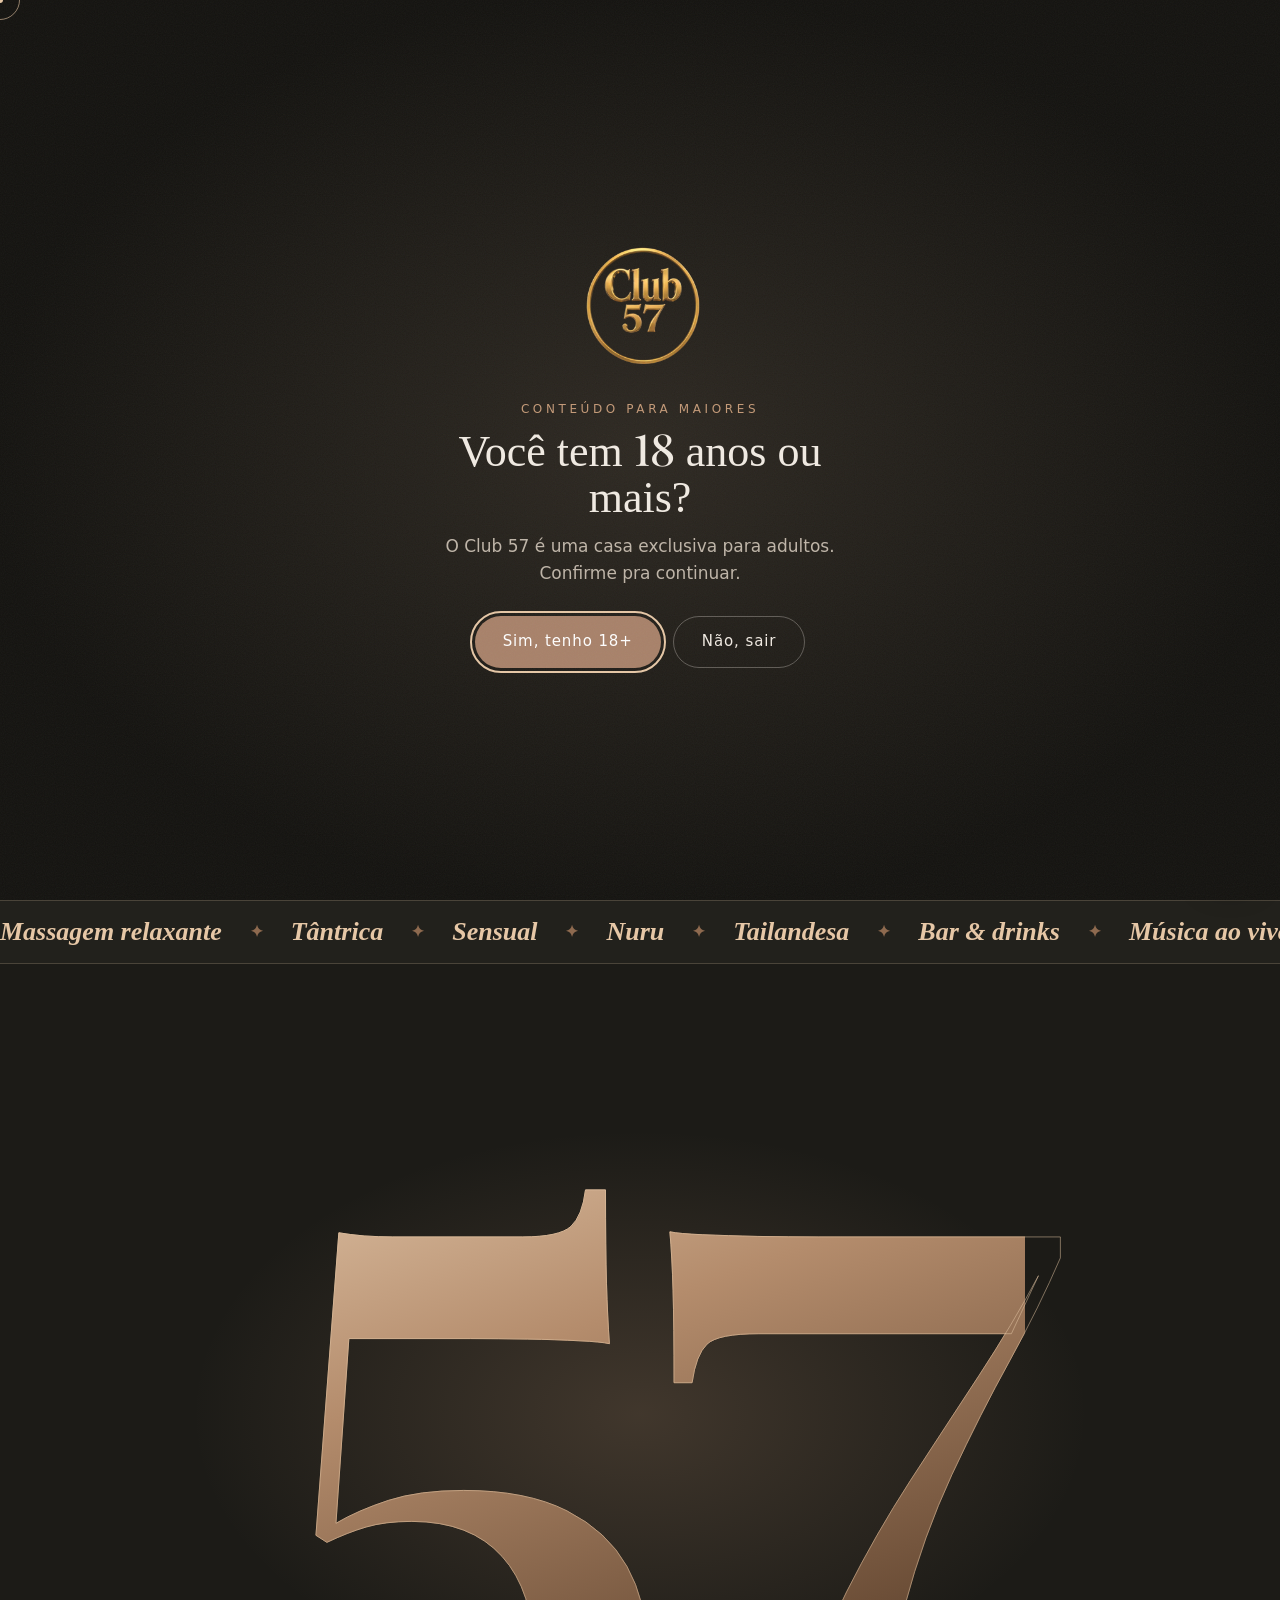
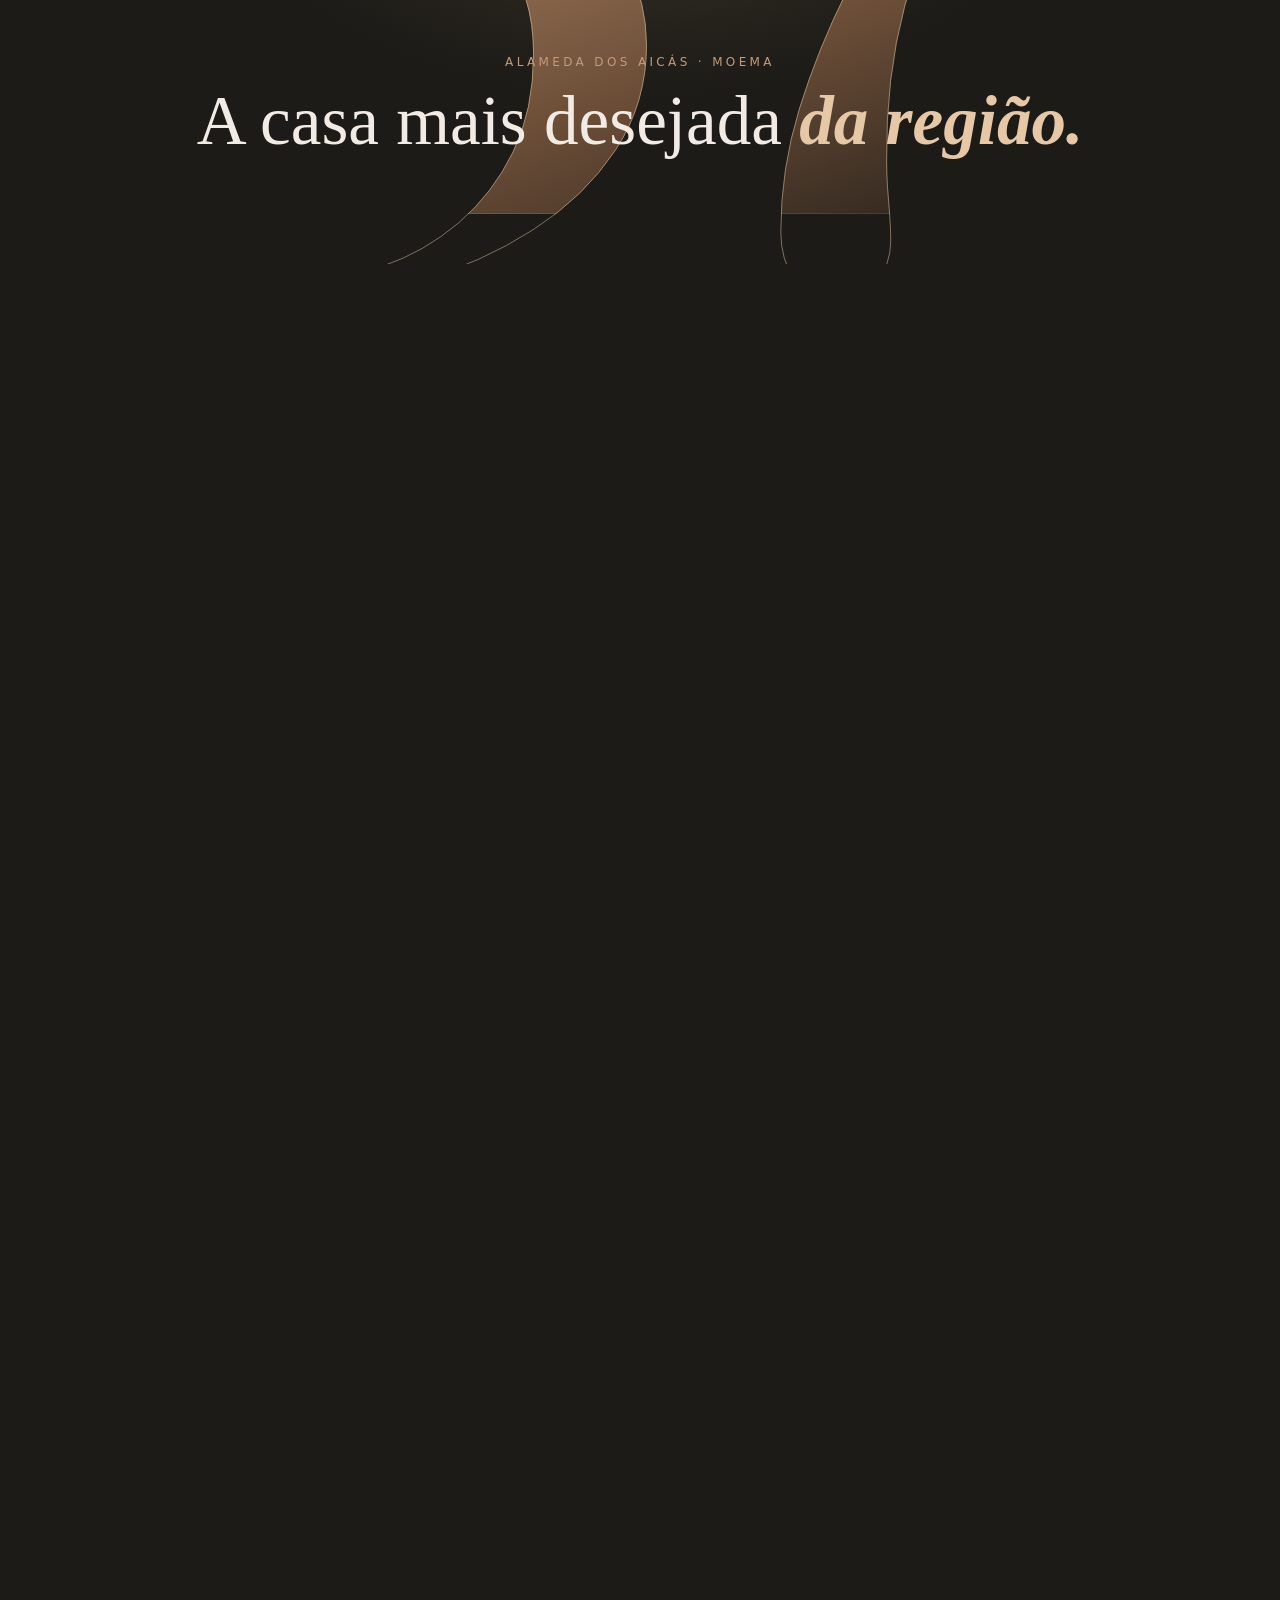
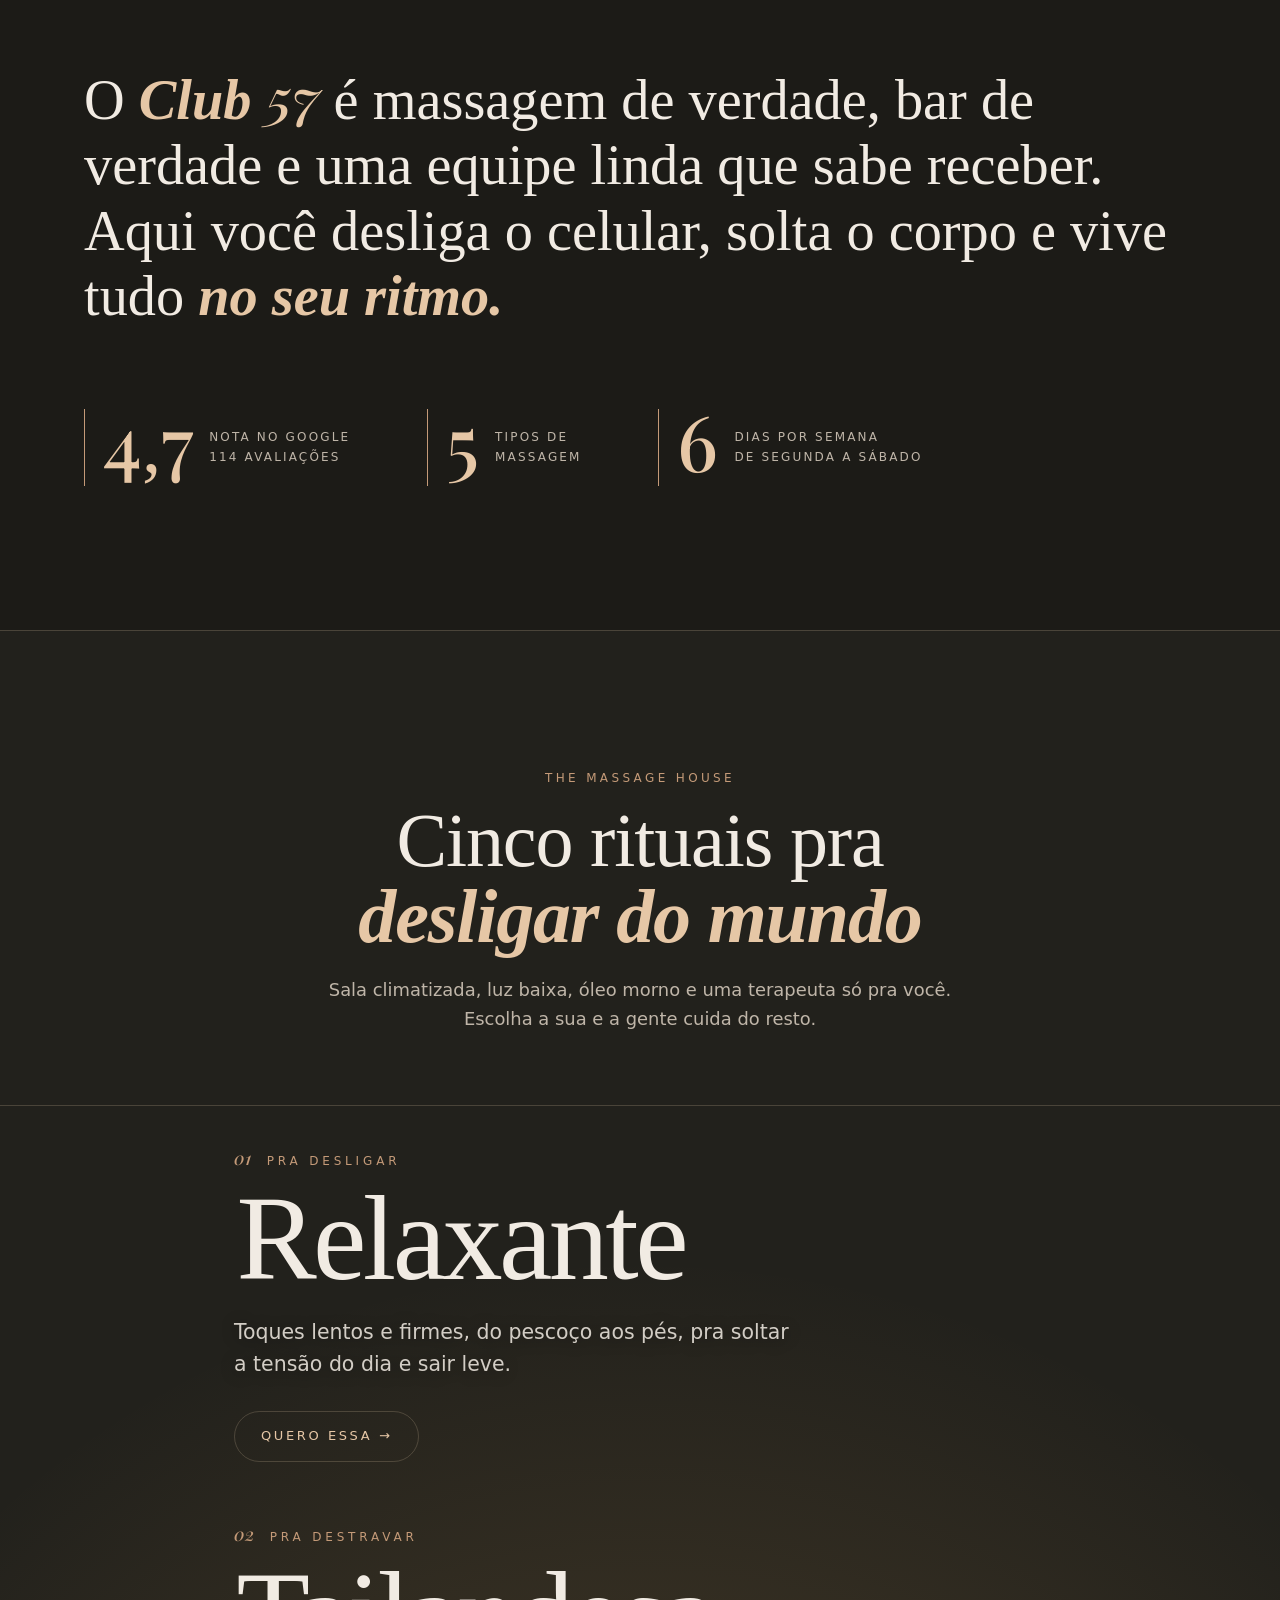
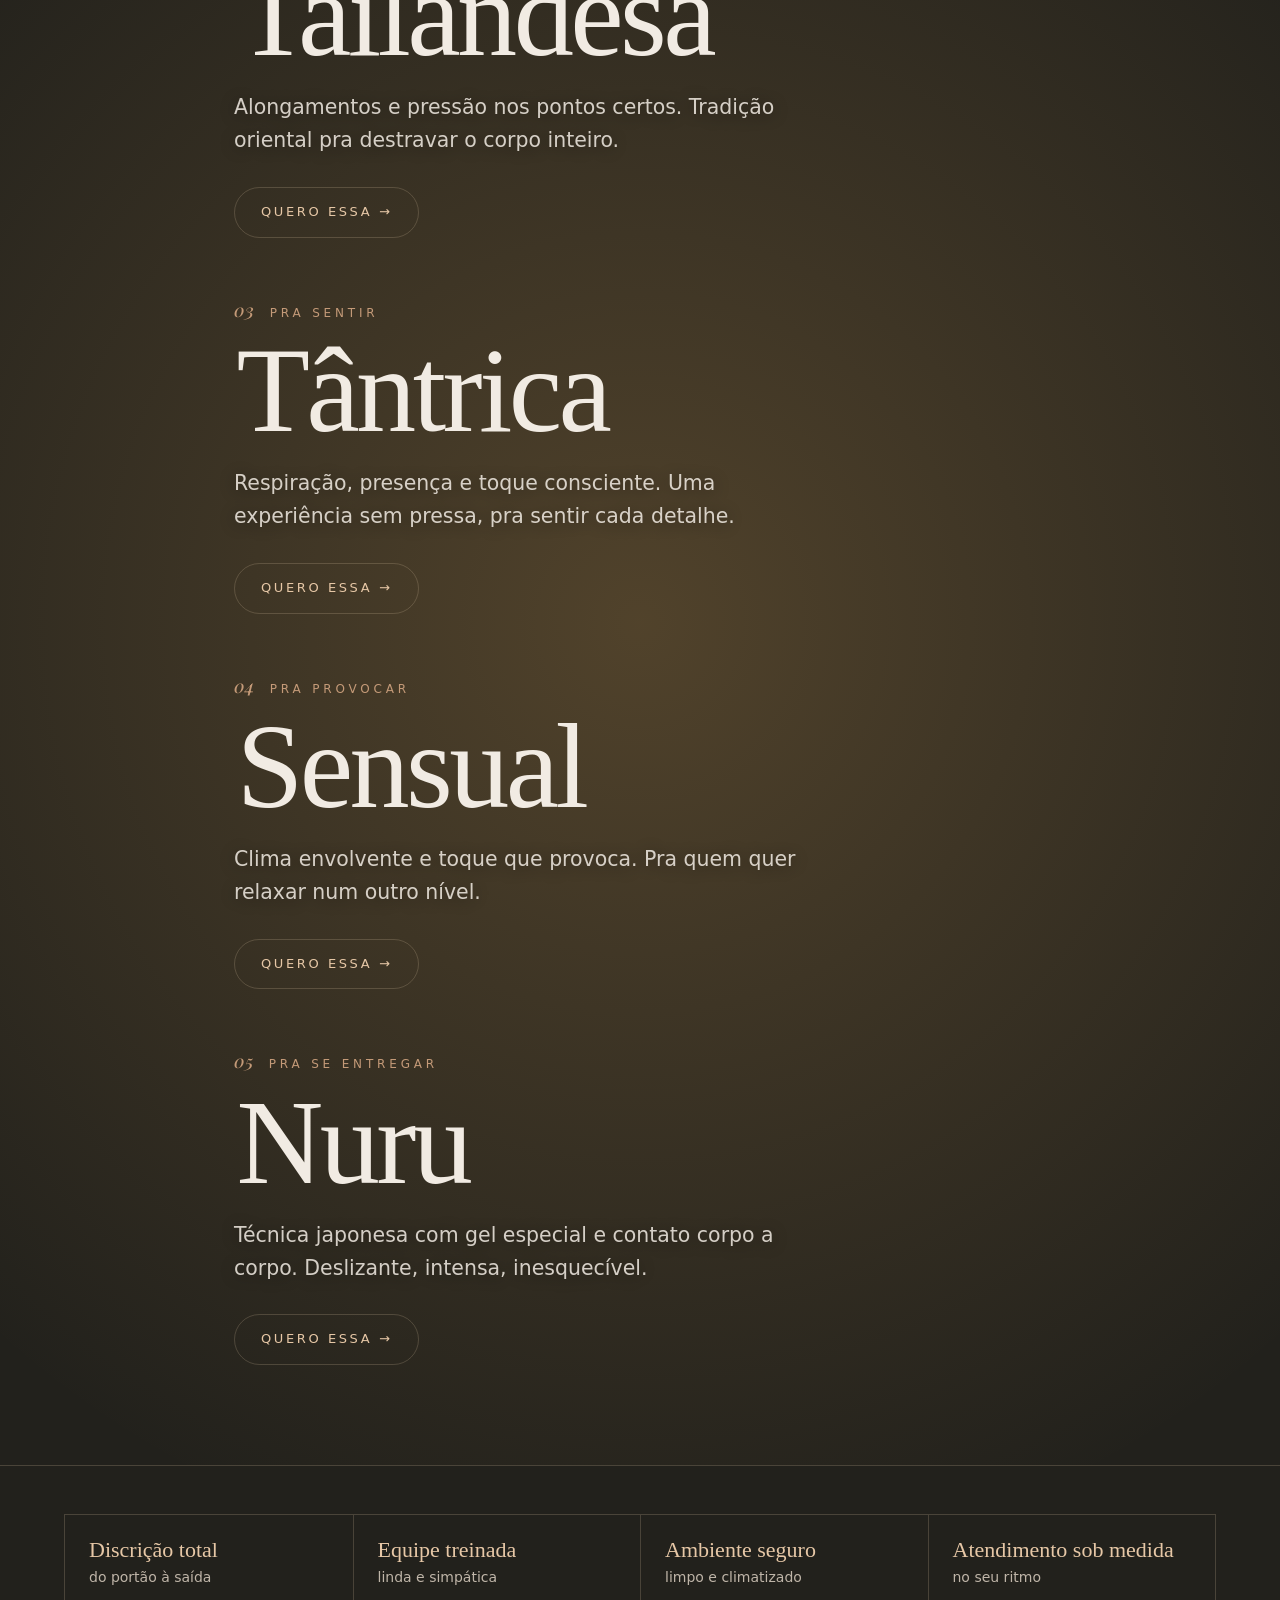
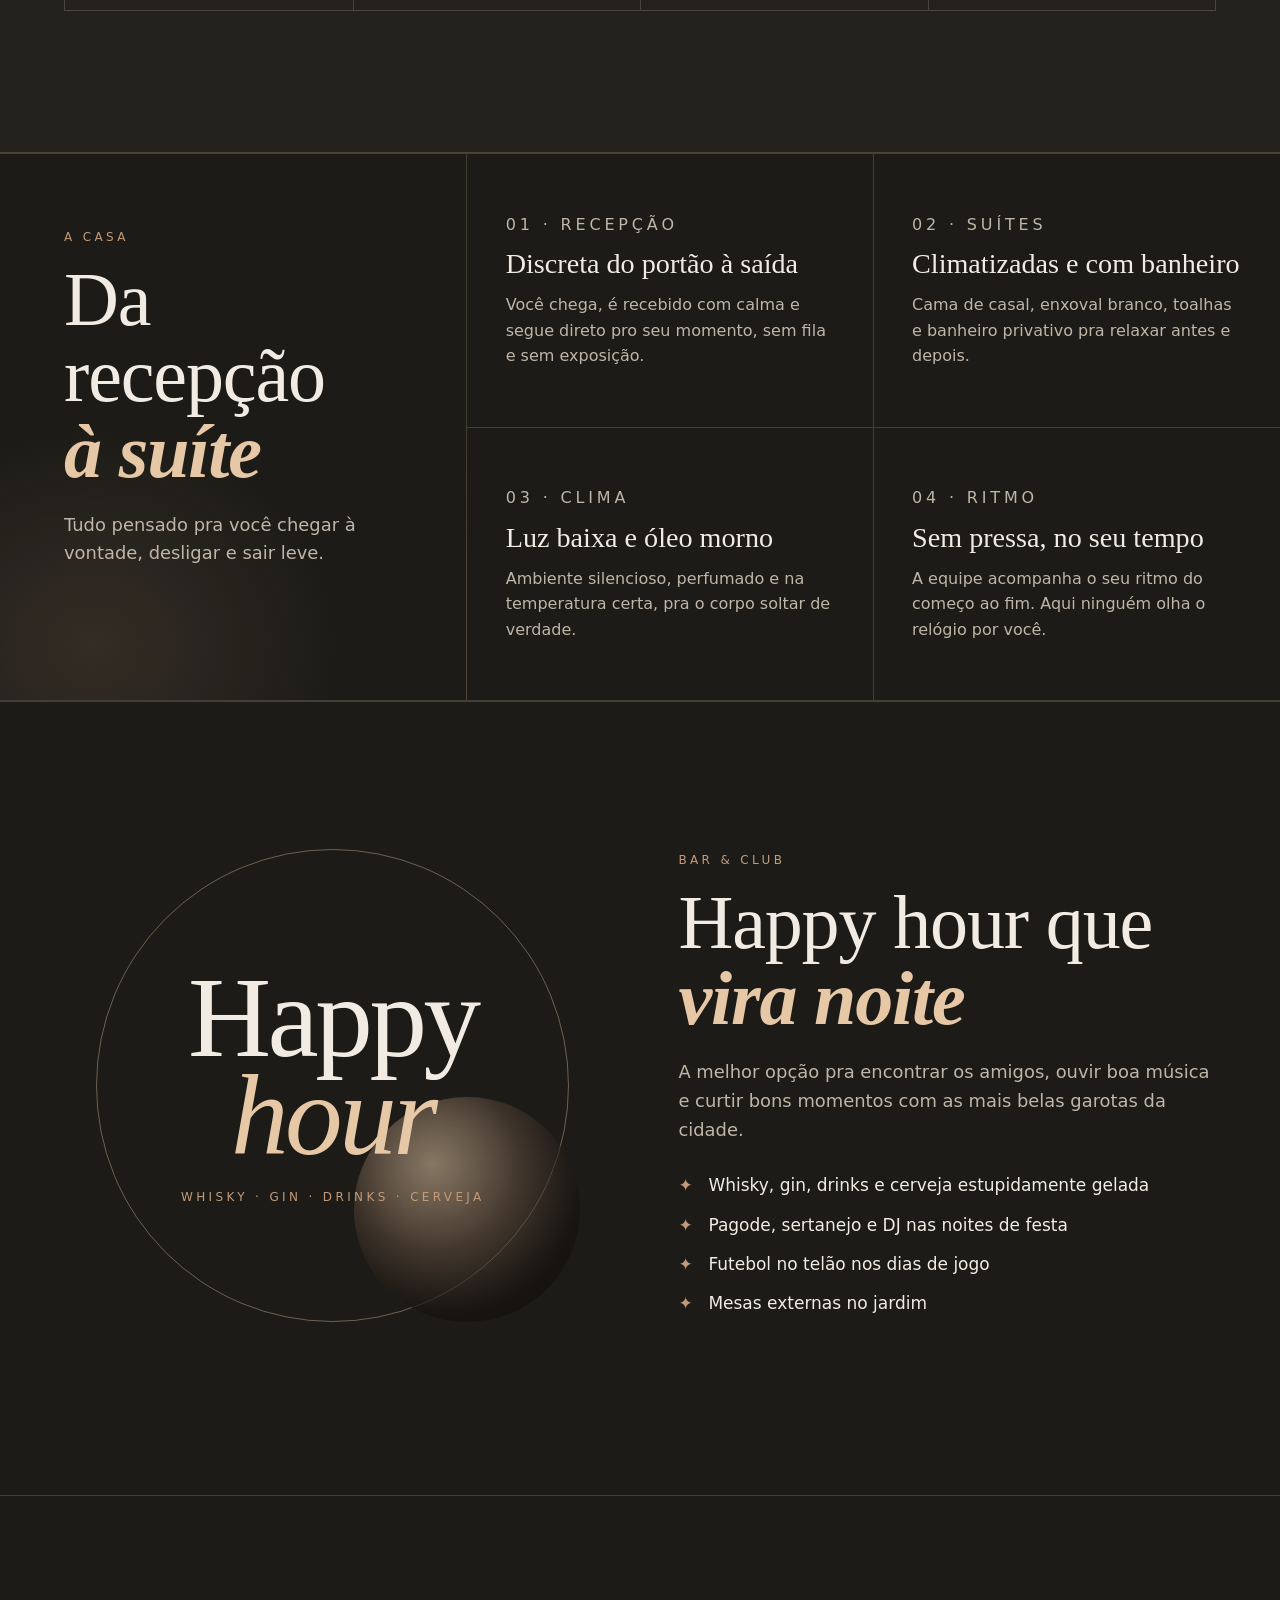
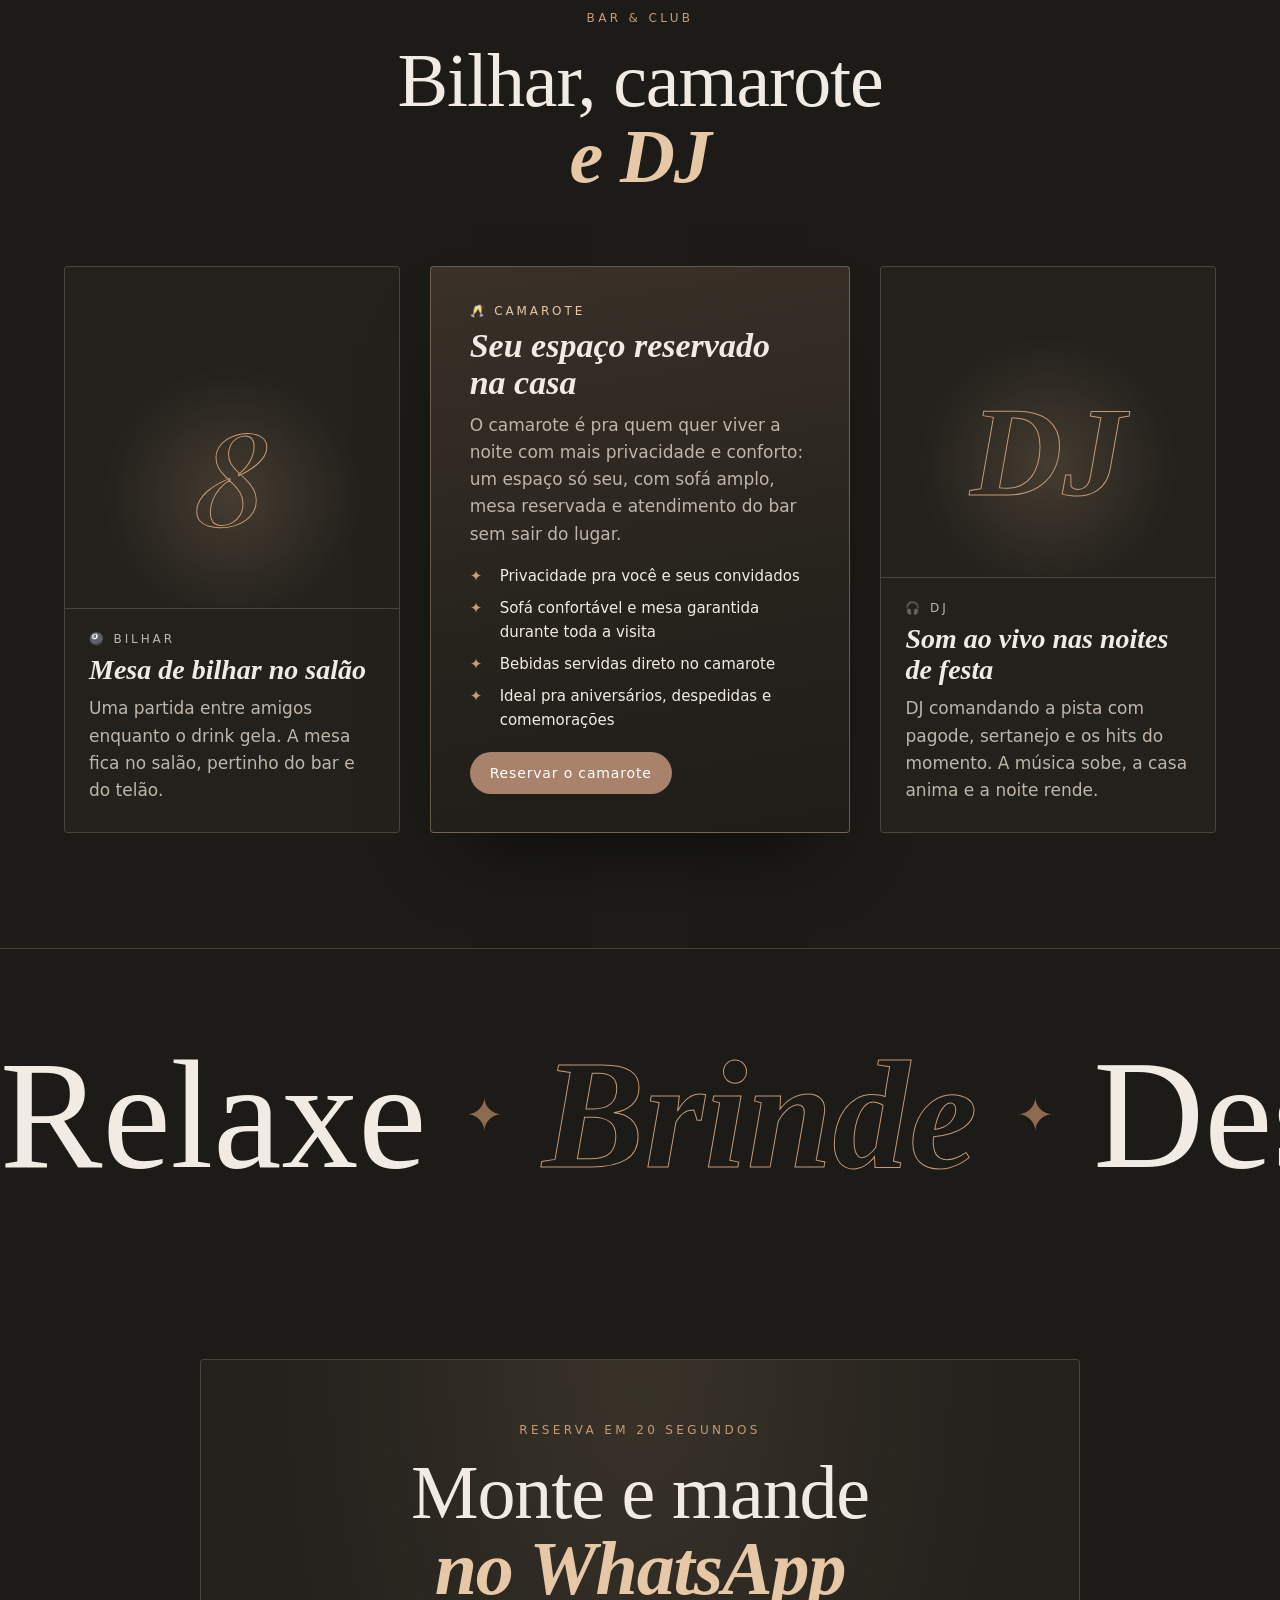
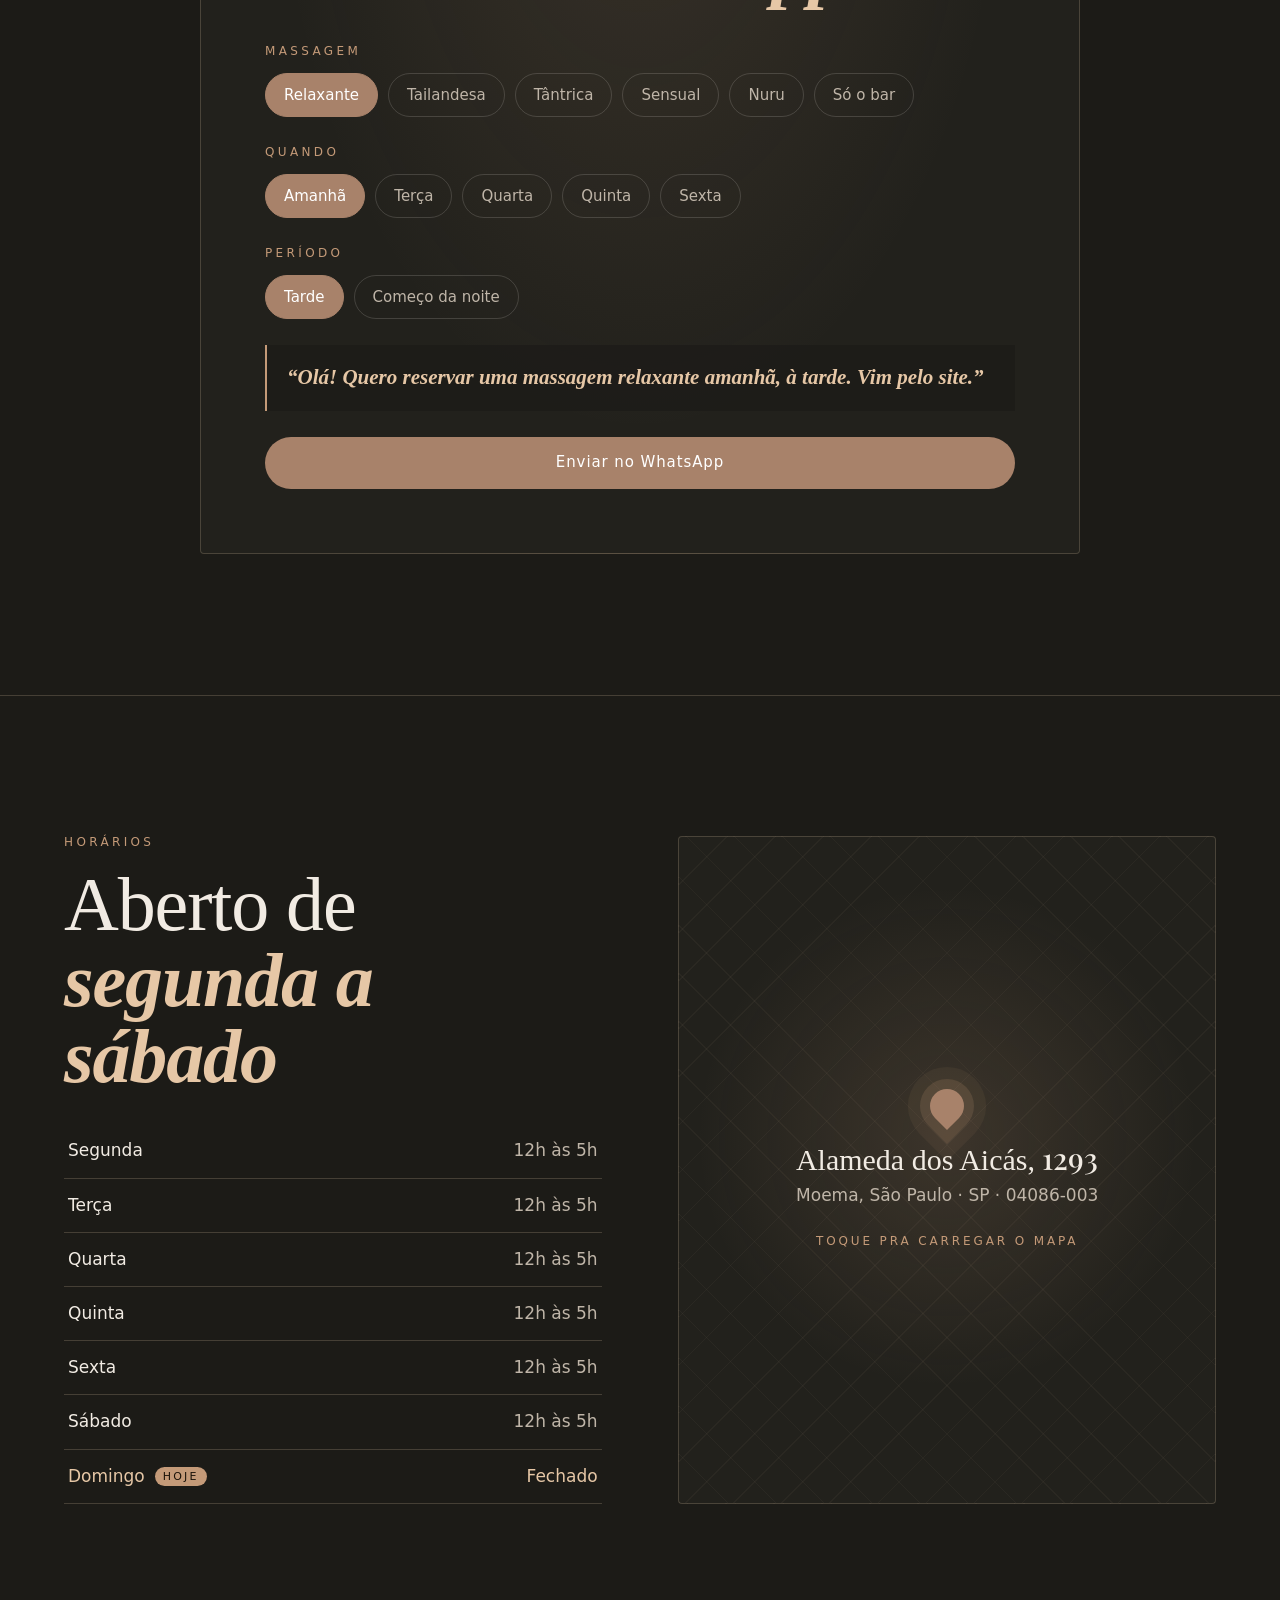
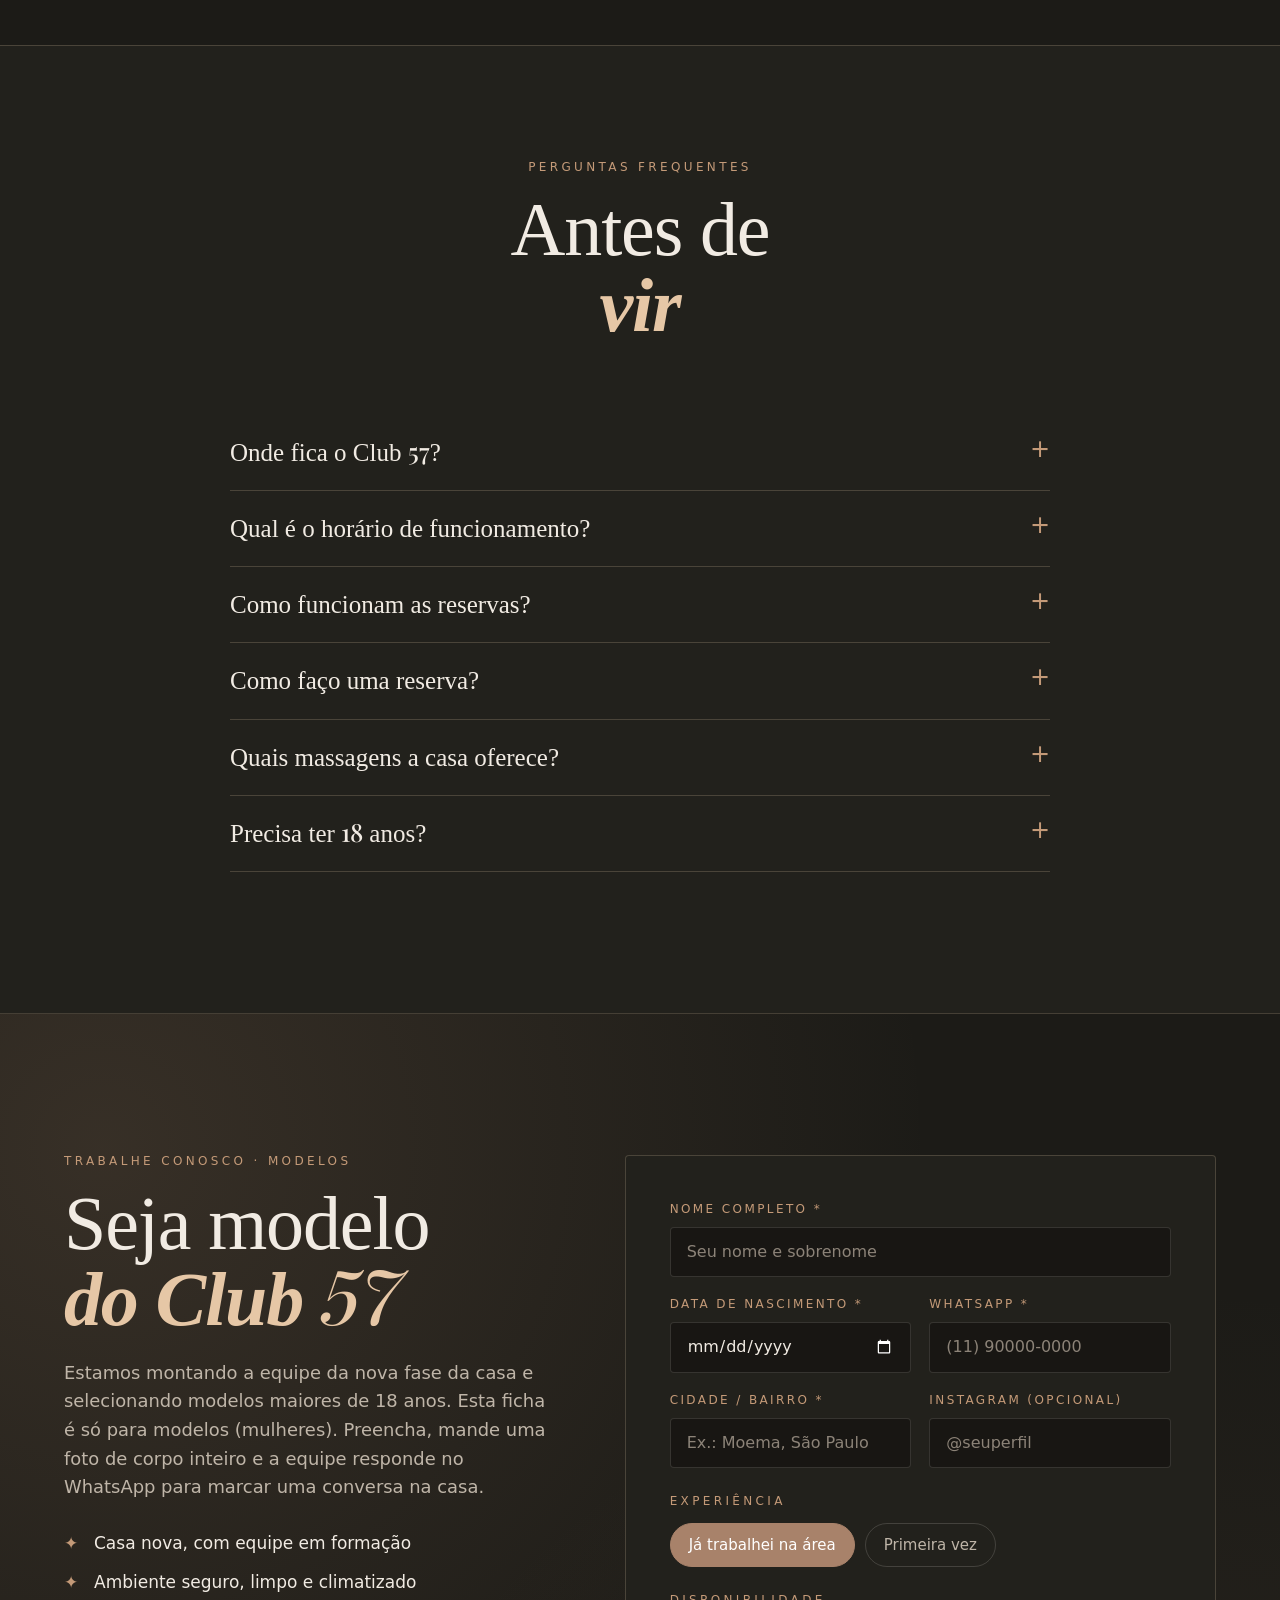
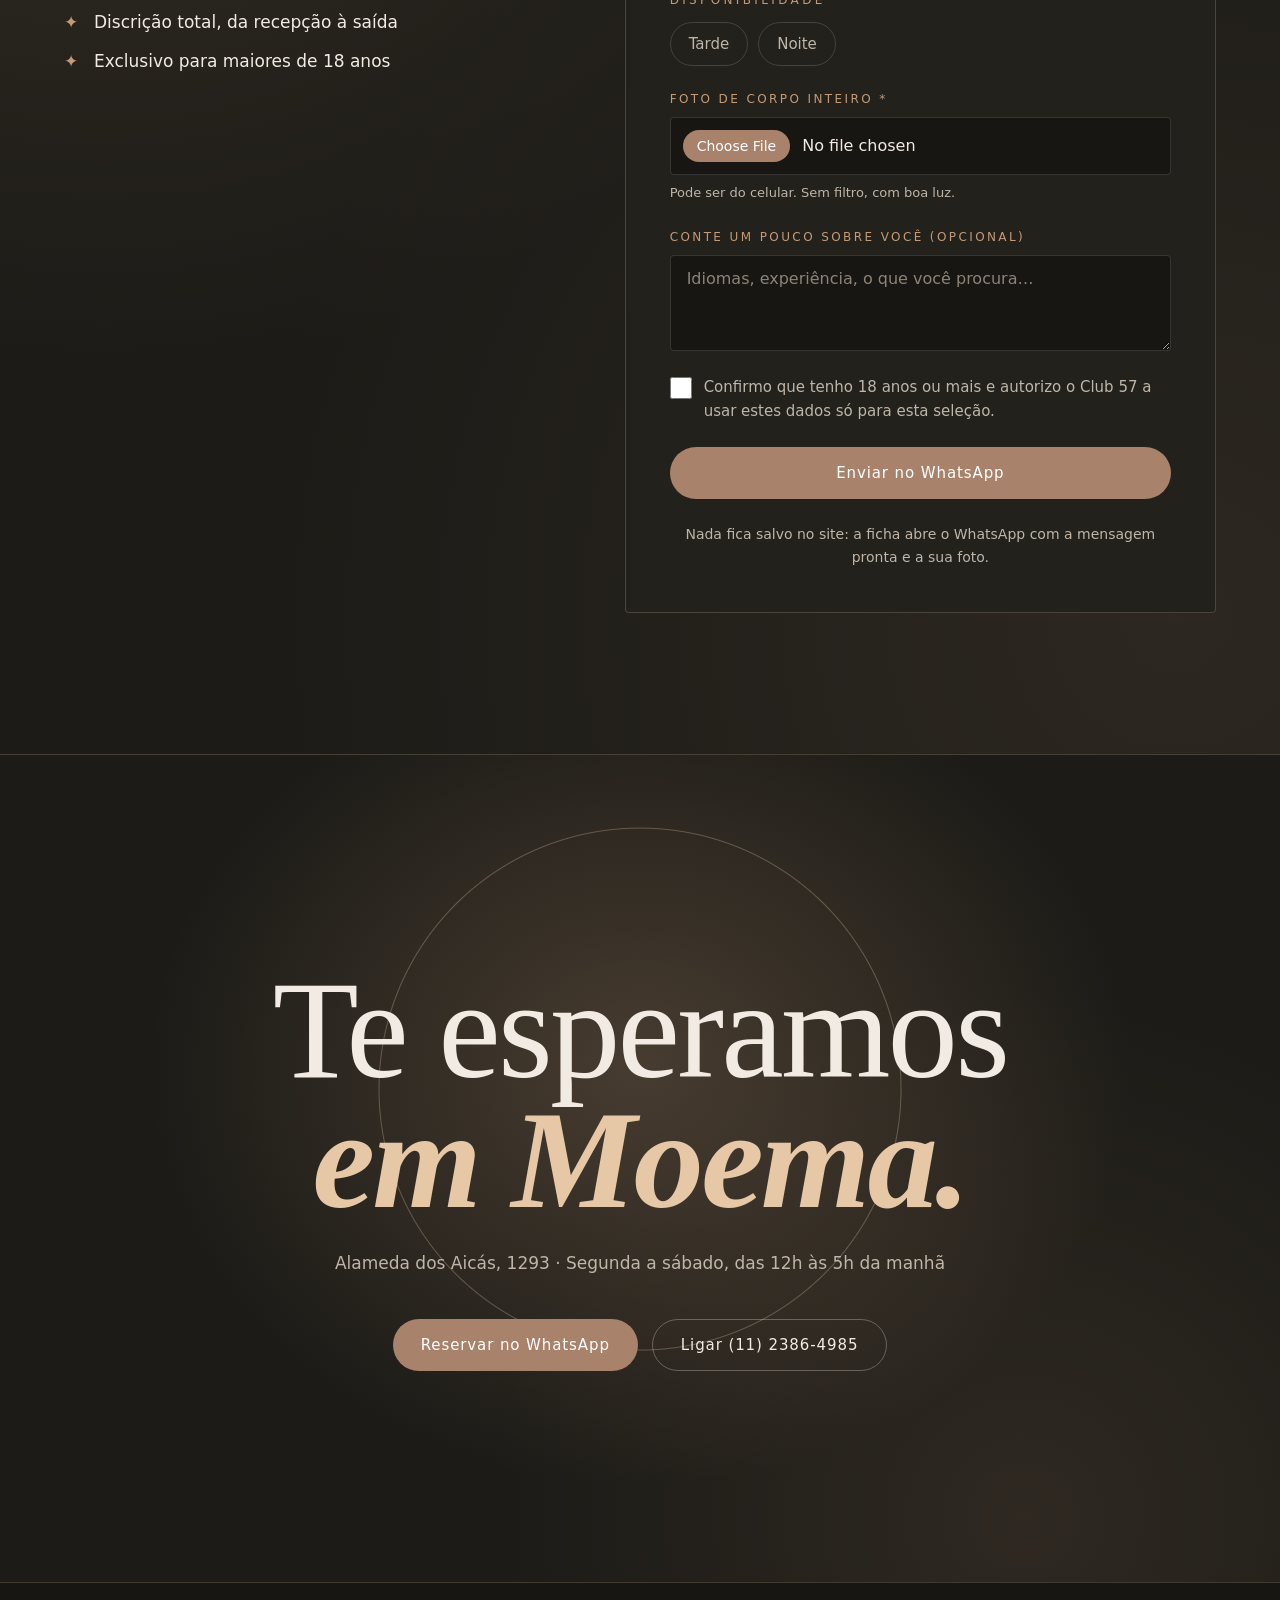
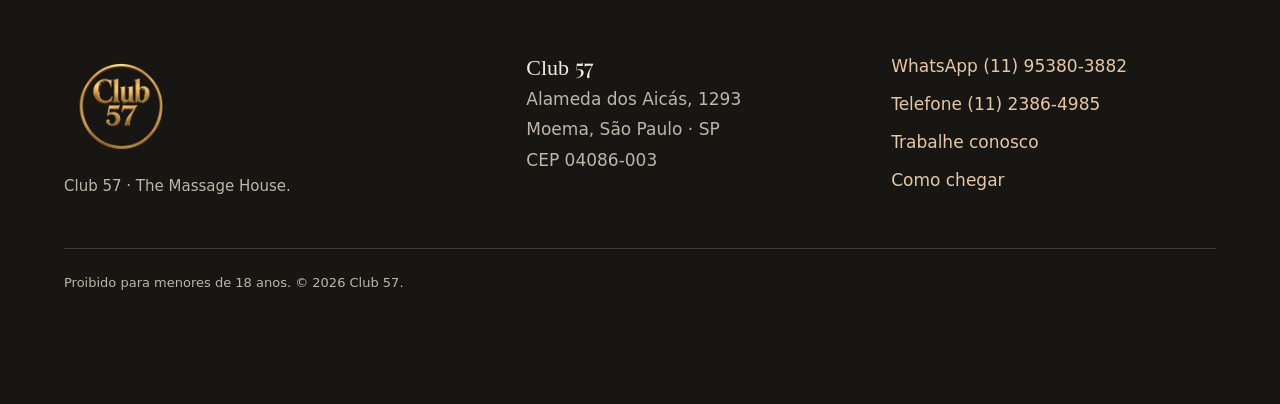
==== index.html @ db0e1ad6 "Site sem fotos, no estilo spa: grafite, bronze, linhas finas e luz Abertura, massagens, bar e fecham" ====
<!doctype html>
<html lang="pt-BR">
<head>
<meta charset="utf-8">
<meta name="viewport" content="width=device-width, initial-scale=1, maximum-scale=1, user-scalable=no, viewport-fit=cover">
<title>Club 57 | Casa de Massagem e Bar em Moema, SP</title>
<meta name="description" content="Massagem relaxante, tântrica, sensual, nuru e tailandesa em Moema, com bar, drinks e música ao vivo. Alameda dos Aicás, 1293. Reserve no WhatsApp.">
<link rel="canonical" href="https://hctoliv.github.io/club-57-by-vani/">
<meta name="robots" content="index, follow, max-image-preview:large">
<meta name="theme-color" content="#1c1b17">
<meta name="referrer" content="strict-origin-when-cross-origin">
<meta http-equiv="Content-Security-Policy" content="default-src 'self'; img-src 'self' data:; style-src 'self'; font-src 'self'; script-src 'self' 'sha256-Fj0auQzPgMW4Cm4C9rNjl3KLTVvvKNaXcvyRBLuS6TM='; frame-src https://www.google.com; connect-src 'self'; base-uri 'self'; form-action 'none'; object-src 'none'">
<meta name="geo.region" content="BR-SP">
<meta name="geo.placename" content="Moema, São Paulo">

<meta property="og:type" content="website">
<meta property="og:locale" content="pt_BR">
<meta property="og:site_name" content="Club 57">
<meta property="og:title" content="Club 57 | The Massage House em Moema">
<meta property="og:description" content="Massagens, bar, bilhar, camarote e DJ na Alameda dos Aicás, 1293, em Moema. De segunda a sábado, das 12h às 5h da manhã.">
<meta property="og:url" content="https://hctoliv.github.io/club-57-by-vani/">
<meta property="og:image" content="https://hctoliv.github.io/club-57-by-vani/img/og.jpg">
<meta property="og:image:width" content="1200">
<meta property="og:image:height" content="630">
<meta property="og:image:alt" content="Logo dourado do Club 57, The Massage House, sobre fundo grafite">
<meta name="twitter:card" content="summary_large_image">

<link rel="icon" type="image/png" sizes="48x48" href="favicon.png?v=3">
<link rel="apple-touch-icon" href="apple-touch-icon.png?v=3">
<link rel="manifest" href="site.webmanifest">
<link rel="preload" href="fonts/cormorant-garamond-latin-500-normal.woff2" as="font" type="font/woff2" crossorigin>
<link rel="preload" href="fonts/jost-latin-400-normal.woff2" as="font" type="font/woff2" crossorigin>
<link rel="preload" href="fonts/jost-latin-500-normal.woff2" as="font" type="font/woff2" crossorigin>
<link rel="stylesheet" href="styles.css?v=22">

<script type="application/ld+json">
{
  "@context": "https://schema.org",
  "@graph": [
    {
      "@type": "WebSite",
      "@id": "https://hctoliv.github.io/club-57-by-vani/#site",
      "url": "https://hctoliv.github.io/club-57-by-vani/",
      "name": "Club 57",
      "inLanguage": "pt-BR"
    },
    {
      "@type": ["NightClub", "DaySpa"],
      "@id": "https://hctoliv.github.io/club-57-by-vani/#casa",
      "name": "Club 57",
      "alternateName": ["Club 57 The Massage House"],
      "description": "Casa de massagem com bar e música ao vivo em Moema, São Paulo. Massagem relaxante, tântrica, sensual, nuru e tailandesa.",
      "url": "https://hctoliv.github.io/club-57-by-vani/",
      "logo": "https://hctoliv.github.io/club-57-by-vani/img/icon-512.png",
      "image": [
        "https://hctoliv.github.io/club-57-by-vani/img/og.jpg"
      ],
      "telephone": "+55-11-2386-4985",
      "contactPoint": {
        "@type": "ContactPoint",
        "telephone": "+55-11-95380-3882",
        "contactType": "reservations",
        "availableLanguage": "Portuguese"
      },
      "priceRange": "$$",
      "address": {
        "@type": "PostalAddress",
        "streetAddress": "Alameda dos Aicás, 1293",
        "addressLocality": "São Paulo",
        "addressRegion": "SP",
        "postalCode": "04086-003",
        "addressCountry": "BR"
      },
      "areaServed": ["Moema", "Indianópolis", "Campo Belo", "Vila Olímpia", "São Paulo"],
      "hasMap": "https://www.google.com/maps/search/?api=1&query=Club+57+Alameda+dos+Aic%C3%A1s+1293+Moema+S%C3%A3o+Paulo",
      "openingHoursSpecification": [
        {"@type": "OpeningHoursSpecification", "dayOfWeek": ["Monday", "Tuesday", "Wednesday", "Thursday", "Friday", "Saturday"], "opens": "12:00", "closes": "05:00"}
      ],
      "amenityFeature": [
        {"@type": "LocationFeatureSpecification", "name": "Bar e drinks", "value": true},
        {"@type": "LocationFeatureSpecification", "name": "Música ao vivo", "value": true},
        {"@type": "LocationFeatureSpecification", "name": "Ambiente climatizado", "value": true},
        {"@type": "LocationFeatureSpecification", "name": "Área externa com jardim", "value": true}
      ],
      "makesOffer": [
        {"@type": "Offer", "itemOffered": {"@type": "Service", "name": "Massagem relaxante"}},
        {"@type": "Offer", "itemOffered": {"@type": "Service", "name": "Massagem tailandesa"}},
        {"@type": "Offer", "itemOffered": {"@type": "Service", "name": "Massagem tântrica"}},
        {"@type": "Offer", "itemOffered": {"@type": "Service", "name": "Massagem sensual"}},
        {"@type": "Offer", "itemOffered": {"@type": "Service", "name": "Massagem nuru"}}
      ]
    },
    {
      "@type": "FAQPage",
      "mainEntity": [
        {"@type": "Question", "name": "Onde fica o Club 57?", "acceptedAnswer": {"@type": "Answer", "text": "Na Alameda dos Aicás, 1293, em Moema, São Paulo (SP), CEP 04086-003."}},
        {"@type": "Question", "name": "Qual é o horário de funcionamento?", "acceptedAnswer": {"@type": "Answer", "text": "A casa funciona de segunda-feira a sábado, das 12h às 5h da manhã."}},
        {"@type": "Question", "name": "Como funcionam as reservas?", "acceptedAnswer": {"@type": "Answer", "text": "As reservas são realizadas exclusivamente no período diurno. Horário para reservas: das 12h às 20h59."}},
        {"@type": "Question", "name": "Como faço uma reserva?", "acceptedAnswer": {"@type": "Answer", "text": "Pelo WhatsApp (11) 95380-3882 ou pelo telefone (11) 2386-4985. Você escolhe a massagem e o horário e a equipe confirma."}},
        {"@type": "Question", "name": "Quais massagens a casa oferece?", "acceptedAnswer": {"@type": "Answer", "text": "Massagem relaxante, tailandesa, tântrica, sensual e nuru."}},
        {"@type": "Question", "name": "Precisa ter 18 anos?", "acceptedAnswer": {"@type": "Answer", "text": "Sim. A entrada e os serviços são exclusivos para maiores de 18 anos."}}
      ]
    }
  ]
}
</script>
<script>// decide o portal 18+ antes do primeiro paint e pré-carrega só o logo que vai aparecer
(() => {
  const d = document, h = d.documentElement;
  h.classList.add("js");
  let adult = false;
  try { adult = localStorage.getItem("c57-18") === "1"; } catch (e) {}
  if (adult) h.classList.add("adult");
  (adult ? ["img/logo-rgb.webp?v=2", "img/logo-a.webp?v=2"] : ["img/logo-mark.webp?v=2"]).forEach((href) => {
    const l = d.createElement("link");
    l.rel = "preload"; l.as = "image"; l.href = href; l.fetchPriority = "high";
    d.head.append(l);
  });
})();</script>
<script src="main.js?v=20" defer></script>
</head>
<body>

<div class="gate" id="gate" role="dialog" aria-modal="true" aria-labelledby="gate-title">
  <div class="gate__box">
    <img src="img/logo-mark.webp?v=2" alt="" width="240" height="234" class="gate__logo" fetchpriority="high">
    <p class="gate__eyebrow">Conteúdo para maiores</p>
    <h2 id="gate-title" class="gate__title">Você tem 18 anos ou mais?</h2>
    <p class="gate__text">O Club 57 é uma casa exclusiva para adultos. Confirme pra continuar.</p>
    <div class="gate__actions">
      <button type="button" class="btn btn--gold" id="gate-yes">Sim, tenho 18+</button>
      <a class="btn btn--ghost" href="https://www.google.com/" rel="nofollow">Não, sair</a>
    </div>
  </div>
</div>

<div class="grain" aria-hidden="true"></div>
<div class="intro" id="intro" aria-hidden="true" hidden>
  <svg class="intro__ring" viewBox="0 0 200 200"><circle cx="100" cy="100" r="94"/></svg>
  <img class="intro__logo" src="img/logo-mark.webp?v=2" alt="" width="240" height="234">
  <span class="intro__streak"></span>
</div>
<div class="cursor" id="cursor" aria-hidden="true"><i></i><span></span></div>

<a class="skip" href="#conteudo">Pular para o conteúdo</a>

<header class="nav" id="nav">
  <a class="nav__brand" href="#topo" aria-label="Club 57, início">
    <img src="img/logo-nav.webp?v=3" alt="" width="40" height="39">
    <span>Club 57</span>
  </a>
  <nav aria-label="Principal">
    <ul class="nav__links" id="nav-links">
      <li><a href="#massagens">Massagens</a></li>
      <li><a href="#casa">A casa</a></li>
      <li><a href="#bar">Bar &amp; Club</a></li>
      <li><a href="#horarios">Horários</a></li>
      <li><a href="#trabalhe">Seja modelo</a></li>
      <li><a href="#contato">Contato</a></li>
    </ul>
  </nav>
  <a class="btn btn--gold btn--sm nav__cta" href="https://wa.me/5511953803882?text=Ol%C3%A1!%20Quero%20fazer%20uma%20reserva%20no%20Club%2057." target="_blank" rel="noopener">Reservar</a>
  <button type="button" class="nav__burger" id="burger" aria-label="Abrir menu" aria-expanded="false" aria-controls="nav-links"><span></span><span></span></button>
</header>

<main id="conteudo">

<section class="hero" id="topo" aria-labelledby="hero-title">
  <div class="hero__bg" aria-hidden="true">
    <div class="hero__beam"></div>
    <div class="hero__orb"></div>
  </div>
  <div class="hero__candles" aria-hidden="true"><i></i><i></i><i></i></div>
  <div class="hero__smoke" aria-hidden="true"><i></i><i></i><i></i></div>
  <canvas class="hero__sparks" id="sparks" aria-hidden="true"></canvas>
  <span class="hero__streak" aria-hidden="true"></span>
  <div class="hero__glow" aria-hidden="true"></div>

  <div class="hero__grid" id="hero-inner">
    <div class="hero__copy">
      <p class="status" id="status"><span class="status__dot"></span><span id="status-text">Alameda dos Aicás, 1293 · Moema</span></p>
      <h1 id="hero-title" class="hero__kicker">Casa de massagem, bar&nbsp;&amp;&nbsp;club em Moema, São Paulo</h1>
      <p class="hero__display" aria-hidden="true"><span class="ln"><span>O prazer</span></span><span class="ln"><span>de <em>se entregar.</em></span></span></p>
      <p class="hero__sub">Massagem relaxante, tântrica, sensual, nuru e tailandesa. Luz baixa, óleo morno, drink gelado e uma equipe linda te esperando em Moema.</p>
      <div class="hero__actions">
        <a class="btn btn--gold" href="#reserva" data-magnet>Montar minha reserva</a>
        <a class="btn btn--ghost" href="#massagens" data-magnet>Ver os rituais</a>
      </div>
    </div>
    <div class="hero__medal" id="medal">
      <svg class="hero__ring" viewBox="0 0 400 400" aria-hidden="true">
        <defs><path id="ring-path" d="M200,200 m-172,0 a172,172 0 1,1 344,0 a172,172 0 1,1 -344,0"/></defs>
        <text><textPath href="#ring-path" textLength="1075">THE MASSAGE HOUSE ✦ BAR &amp; CLUB ✦ MOEMA ✦ SÃO PAULO ✦</textPath></text>
      </svg>
      <div class="hero__logo">
        <svg viewBox="0 0 720 704" role="img" aria-label="Logo Club 57, The Massage House">
          <defs><mask id="logo-mask" maskUnits="userSpaceOnUse" x="0" y="0" width="720" height="704"><image data-href="img/logo-a.webp?v=2" width="720" height="704"/></mask></defs>
          <image data-href="img/logo-rgb.webp?v=2" width="720" height="704" mask="url(#logo-mask)"/>
        </svg>
        <span class="hero__shine" aria-hidden="true"></span>
      </div>
    </div>
  </div>

  <a class="hero__scroll" href="#portal" aria-label="Descer"><span></span></a>
</section>

<div class="ticker" aria-hidden="true">
  <div class="ticker__track">
    <span>Massagem relaxante</span><i>✦</i><span>Tântrica</span><i>✦</i><span>Sensual</span><i>✦</i><span>Nuru</span><i>✦</i><span>Tailandesa</span><i>✦</i><span>Bar &amp; drinks</span><i>✦</i><span>Música ao vivo</span><i>✦</i><span>Futebol no telão</span><i>✦</i>
    <span>Massagem relaxante</span><i>✦</i><span>Tântrica</span><i>✦</i><span>Sensual</span><i>✦</i><span>Nuru</span><i>✦</i><span>Tailandesa</span><i>✦</i><span>Bar &amp; drinks</span><i>✦</i><span>Música ao vivo</span><i>✦</i><span>Futebol no telão</span><i>✦</i>
  </div>
</div>

<section class="portal" id="portal" aria-label="Club 57 em Moema">
  <div class="portal__pin">
    <div class="portal__photo" aria-hidden="true"></div>
    <p class="portal__num" aria-hidden="true">57</p>
    <div class="portal__cap">
      <p class="eyebrow">Alameda dos Aicás · Moema</p>
      <p class="portal__line">A casa mais desejada <em>da região.</em></p>
    </div>
  </div>
</section>

<section class="manifesto" aria-labelledby="man-title">
  <h2 id="man-title" class="sr">Sobre o Club 57</h2>
  <p class="manifesto__text" id="words">O <em>Club 57</em> é massagem de verdade, bar de verdade e uma equipe linda que sabe receber. Aqui você desliga o celular, solta o corpo e vive tudo <em>no seu ritmo.</em></p>
  <ul class="manifesto__stats">
    <li><strong>4,7</strong><span>nota no Google<br>114 avaliações</span></li>
    <li><strong>5</strong><span>tipos de<br>massagem</span></li>
    <li><strong>6</strong><span>dias por semana<br>de segunda a sábado</span></li>
  </ul>
</section>


<section class="massagens" id="massagens" aria-labelledby="mass-title">
  <div class="sec-head reveal">
    <p class="eyebrow">The Massage House</p>
    <h2 id="mass-title" class="h2">Cinco rituais pra <em>desligar do mundo</em></h2>
    <p class="lead">Sala climatizada, luz baixa, óleo morno e uma terapeuta só pra você. Escolha a sua e a gente cuida do resto.</p>
  </div>
  <div class="rituals" id="rituals">
    <div class="rituals__pin">
      <div class="rituals__glow" aria-hidden="true"></div>
      <div class="rituals__orbs" aria-hidden="true">
        <span class="orb orb--a"></span><span class="orb orb--b"></span><span class="orb orb--c"></span>
        <span class="rituals__ring"></span>
      </div>
      <ol class="rituals__nav" aria-hidden="true"><li class="is-on">Relaxante</li><li>Tailandesa</li><li>Tântrica</li><li>Sensual</li><li>Nuru</li></ol>
      <p class="rituals__count" aria-hidden="true"><b id="rit-n">01</b><span>/05</span></p>
      <div class="rituals__stage">
        <article class="ritual is-on" data-massagem="Massagem relaxante">
          <p class="ritual__n"><span>01</span> Pra desligar</p>
          <h3 class="ritual__name">Relaxante</h3>
          <p class="ritual__txt">Toques lentos e firmes, do pescoço aos pés, pra soltar a tensão do dia e sair leve.</p>
          <button type="button" class="ritual__cta">Quero essa <span aria-hidden="true">→</span></button>
        </article>
        <article class="ritual" data-massagem="Massagem tailandesa">
          <p class="ritual__n"><span>02</span> Pra destravar</p>
          <h3 class="ritual__name">Tailandesa</h3>
          <p class="ritual__txt">Alongamentos e pressão nos pontos certos. Tradição oriental pra destravar o corpo inteiro.</p>
          <button type="button" class="ritual__cta">Quero essa <span aria-hidden="true">→</span></button>
        </article>
        <article class="ritual" data-massagem="Massagem tântrica">
          <p class="ritual__n"><span>03</span> Pra sentir</p>
          <h3 class="ritual__name">Tântrica</h3>
          <p class="ritual__txt">Respiração, presença e toque consciente. Uma experiência sem pressa, pra sentir cada detalhe.</p>
          <button type="button" class="ritual__cta">Quero essa <span aria-hidden="true">→</span></button>
        </article>
        <article class="ritual" data-massagem="Massagem sensual">
          <p class="ritual__n"><span>04</span> Pra provocar</p>
          <h3 class="ritual__name">Sensual</h3>
          <p class="ritual__txt">Clima envolvente e toque que provoca. Pra quem quer relaxar num outro nível.</p>
          <button type="button" class="ritual__cta">Quero essa <span aria-hidden="true">→</span></button>
        </article>
        <article class="ritual" data-massagem="Massagem nuru">
          <p class="ritual__n"><span>05</span> Pra se entregar</p>
          <h3 class="ritual__name">Nuru</h3>
          <p class="ritual__txt">Técnica japonesa com gel especial e contato corpo a corpo. Deslizante, intensa, inesquecível.</p>
          <button type="button" class="ritual__cta">Quero essa <span aria-hidden="true">→</span></button>
        </article>
      </div>
      <div class="rituals__bar" aria-hidden="true"><i id="rit-bar"></i></div>
    </div>
  </div>
  <ul class="perks reveal">
    <li><b>Discrição total</b><span>do portão à saída</span></li>
    <li><b>Equipe treinada</b><span>linda e simpática</span></li>
    <li><b>Ambiente seguro</b><span>limpo e climatizado</span></li>
    <li><b>Atendimento sob medida</b><span>no seu ritmo</span></li>
  </ul>
</section>

<section class="amb amb--duo amb--values" id="casa" aria-labelledby="casa-title">
  <div class="amb__pin">
    <div class="amb__track" id="gallery">
      <div class="amb__intro reveal">
        <p class="eyebrow">A casa</p>
        <h2 id="casa-title" class="h2">Da recepção <em>à suíte</em></h2>
        <p class="lead">Tudo pensado pra você chegar à vontade, desligar e sair leve.</p>
      </div>
      <div class="value reveal"><p class="value__n">01 · Recepção</p><h3>Discreta do portão à saída</h3><p>Você chega, é recebido com calma e segue direto pro seu momento, sem fila e sem exposição.</p></div>
      <div class="value reveal"><p class="value__n">02 · Suítes</p><h3>Climatizadas e com banheiro</h3><p>Cama de casal, enxoval branco, toalhas e banheiro privativo pra relaxar antes e depois.</p></div>
      <div class="value reveal"><p class="value__n">03 · Clima</p><h3>Luz baixa e óleo morno</h3><p>Ambiente silencioso, perfumado e na temperatura certa, pra o corpo soltar de verdade.</p></div>
      <div class="value reveal"><p class="value__n">04 · Ritmo</p><h3>Sem pressa, no seu tempo</h3><p>A equipe acompanha o seu ritmo do começo ao fim. Aqui ninguém olha o relógio por você.</p></div>
    </div>
  </div>
</section>

<section class="bar" id="bar" aria-labelledby="bar-title">
  <div class="bar__media bar__media--type" aria-hidden="true">
    <span class="bar__a"></span>
    <span class="bar__b"></span>
    <p class="bar__word">Happy<em>hour</em><small>Whisky · gin · drinks · cerveja</small></p>
  </div>
  <div class="bar__copy reveal">
    <p class="eyebrow">Bar &amp; Club</p>
    <h2 id="bar-title" class="h2">Happy hour que <em>vira noite</em></h2>
    <p class="lead">A melhor opção pra encontrar os amigos, ouvir boa música e curtir bons momentos com as mais belas garotas da cidade.</p>
    <ul class="ticks">
      <li>Whisky, gin, drinks e cerveja estupidamente gelada</li>
      <li>Pagode, sertanejo e DJ nas noites de festa</li>
      <li>Futebol no telão nos dias de jogo</li>
      <li>Mesas externas no jardim</li>
    </ul>
  </div>
</section>

<section class="extras" id="bar-extras" aria-labelledby="extras-title">
  <div class="sec-head reveal">
    <p class="eyebrow">Bar &amp; Club</p>
    <h2 id="extras-title" class="h2">Bilhar, camarote <em>e DJ</em></h2>
  </div>
  <div class="extras__grid">
    <article class="xcard xcard--text reveal">
      <div class="xcard__mark" aria-hidden="true">8</div>
      <div class="xcard__body"><p class="xcard__tag">🎱 Bilhar</p><h3>Mesa de bilhar no salão</h3><p>Uma partida entre amigos enquanto o drink gela. A mesa fica no salão, pertinho do bar e do telão.</p></div>
    </article>
    <article class="xcard xcard--feature reveal">
      <div class="xcard__body"><p class="xcard__tag">🥂 Camarote</p><h3>Seu espaço reservado na casa</h3>
        <p>O camarote é pra quem quer viver a noite com mais privacidade e conforto: um espaço só seu, com sofá amplo, mesa reservada e atendimento do bar sem sair do lugar.</p>
        <ul class="ticks xcard__ticks">
          <li>Privacidade pra você e seus convidados</li>
          <li>Sofá confortável e mesa garantida durante toda a visita</li>
          <li>Bebidas servidas direto no camarote</li>
          <li>Ideal pra aniversários, despedidas e comemorações</li>
        </ul>
        <a class="btn btn--gold btn--sm" href="https://wa.me/5511953803882?text=Ol%C3%A1!%20Quero%20saber%20sobre%20o%20camarote%20do%20Club%2057." target="_blank" rel="noopener">Reservar o camarote</a>
      </div>
    </article>
    <article class="xcard xcard--text reveal">
      <div class="xcard__mark" aria-hidden="true">DJ</div>
      <div class="xcard__body"><p class="xcard__tag">🎧 DJ</p><h3>Som ao vivo nas noites de festa</h3><p>DJ comandando a pista com pagode, sertanejo e os hits do momento. A música sobe, a casa anima e a noite rende.</p></div>
    </article>
  </div>
</section>

<div class="big" aria-hidden="true">
  <div class="big__track" id="big-track">
    <span>Relaxe</span><i>✦</i><span class="o">Brinde</span><i>✦</i><span>Desligue</span><i>✦</i><span class="o">Viva o 57</span><i>✦</i>
    <span>Relaxe</span><i>✦</i><span class="o">Brinde</span><i>✦</i><span>Desligue</span><i>✦</i><span class="o">Viva o 57</span><i>✦</i>
  </div>
</div>

<section class="reserva" id="reserva" aria-labelledby="res-title">
  <div class="reserva__box reveal">
    <p class="eyebrow">Reserva em 20 segundos</p>
    <h2 id="res-title" class="h2">Monte e mande <em>no WhatsApp</em></h2>
    <form class="rform" id="rform" novalidate>
      <fieldset>
        <legend>Massagem</legend>
        <div class="chips" id="chips-m">
          <label><input type="radio" name="m" value="Massagem relaxante" checked><span>Relaxante</span></label>
          <label><input type="radio" name="m" value="Massagem tailandesa"><span>Tailandesa</span></label>
          <label><input type="radio" name="m" value="Massagem tântrica"><span>Tântrica</span></label>
          <label><input type="radio" name="m" value="Massagem sensual"><span>Sensual</span></label>
          <label><input type="radio" name="m" value="Massagem nuru"><span>Nuru</span></label>
          <label><input type="radio" name="m" value="Só o bar"><span>Só o bar</span></label>
        </div>
      </fieldset>
      <fieldset>
        <legend>Quando</legend>
        <div class="chips" id="chips-d"></div>
      </fieldset>
      <fieldset>
        <legend>Período</legend>
        <div class="chips">
          <label><input type="radio" name="p" value="à tarde" checked><span>Tarde</span></label>
          <label><input type="radio" name="p" value="no começo da noite, até 20h59"><span>Começo da noite</span></label>
        </div>
      </fieldset>
      <p class="rform__preview" id="preview" aria-live="polite"></p>
      <button type="submit" class="btn btn--gold btn--block">Enviar no WhatsApp</button>
    </form>
  </div>
</section>

<section class="horarios" id="horarios" aria-labelledby="hor-title">
  <div class="horarios__copy reveal">
    <p class="eyebrow">Horários</p>
    <h2 id="hor-title" class="h2">Aberto de <em>segunda a sábado</em></h2>
    <table class="hours" id="hours">
      <caption class="sr">Horário de funcionamento do Club 57</caption>
      <tbody>
        <tr data-d="1"><th scope="row">Segunda</th><td>12h às 5h</td></tr>
        <tr data-d="2"><th scope="row">Terça</th><td>12h às 5h</td></tr>
        <tr data-d="3"><th scope="row">Quarta</th><td>12h às 5h</td></tr>
        <tr data-d="4"><th scope="row">Quinta</th><td>12h às 5h</td></tr>
        <tr data-d="5"><th scope="row">Sexta</th><td>12h às 5h</td></tr>
        <tr data-d="6"><th scope="row">Sábado</th><td>12h às 5h</td></tr>
        <tr data-d="0"><th scope="row">Domingo</th><td>Fechado</td></tr>
      </tbody>
    </table>
  </div>
  <div class="map reveal" id="map">
    <button type="button" class="map__load" id="map-load">
      <span class="map__pin" aria-hidden="true"></span>
      <b>Alameda dos Aicás, 1293</b>
      <span>Moema, São Paulo · SP · 04086-003</span>
      <span class="map__hint">Toque pra carregar o mapa</span>
    </button>
  </div>
</section>

<section class="faq" id="faq" aria-labelledby="faq-title">
  <div class="sec-head reveal">
    <p class="eyebrow">Perguntas frequentes</p>
    <h2 id="faq-title" class="h2">Antes de <em>vir</em></h2>
  </div>
  <div class="faq__list reveal">
    <details><summary>Onde fica o Club 57?</summary><p>Na Alameda dos Aicás, 1293, em Moema, São Paulo (SP), CEP 04086-003. Pertinho de Indianópolis e Campo Belo.</p></details>
    <details><summary>Qual é o horário de funcionamento?</summary><p>A casa funciona de segunda-feira a sábado, das 12h às 5h da manhã.</p></details>
    <details><summary>Como funcionam as reservas?</summary><p>As reservas são realizadas exclusivamente no período diurno. Horário para reservas: das 12h às 20h59.</p></details>
    <details><summary>Como faço uma reserva?</summary><p>Pelo WhatsApp (11) 95380-3882 ou pelo telefone (11) 2386-4985. Você escolhe a massagem e o horário e a equipe confirma.</p></details>
    <details><summary>Quais massagens a casa oferece?</summary><p>Massagem relaxante, tailandesa, tântrica, sensual e nuru.</p></details>
    <details><summary>Precisa ter 18 anos?</summary><p>Sim. A entrada e os serviços são exclusivos para maiores de 18 anos.</p></details>
  </div>
</section>

<section class="trab" id="trabalhe" aria-labelledby="trab-title">
  <div class="trab__glow" aria-hidden="true"></div>
  <div class="trab__grid">
    <div class="trab__intro reveal">
      <p class="eyebrow">Trabalhe conosco · Modelos</p>
      <h2 id="trab-title" class="h2">Seja modelo <em>do Club 57</em></h2>
      <p class="lead">Estamos montando a equipe da nova fase da casa e selecionando modelos maiores de 18 anos. Esta ficha é só para modelos (mulheres). Preencha, mande uma foto de corpo inteiro e a equipe responde no WhatsApp para marcar uma conversa na casa.</p>
      <ul class="ticks trab__ticks">
        <li>Casa nova, com equipe em formação</li>
        <li>Ambiente seguro, limpo e climatizado</li>
        <li>Discrição total, da recepção à saída</li>
        <li>Exclusivo para maiores de 18 anos</li>
      </ul>
    </div>
    <form class="tform reveal" id="tform" novalidate>
      <div class="tform__row">
        <label class="field field--full">
          <span>Nome completo *</span>
          <input type="text" name="nome" autocomplete="name" required minlength="5" placeholder="Seu nome e sobrenome">
        </label>
        <label class="field">
          <span>Data de nascimento *</span>
          <input type="date" name="nasc" required>
        </label>
        <label class="field">
          <span>WhatsApp *</span>
          <input type="tel" name="tel" autocomplete="tel" inputmode="tel" required placeholder="(11) 90000-0000">
        </label>
        <label class="field">
          <span>Cidade / bairro *</span>
          <input type="text" name="cidade" autocomplete="address-level2" required placeholder="Ex.: Moema, São Paulo">
        </label>
        <label class="field">
          <span>Instagram (opcional)</span>
          <input type="text" name="insta" autocapitalize="off" placeholder="@seuperfil">
        </label>
      </div>
      <fieldset>
        <legend>Experiência</legend>
        <div class="chips">
          <label><input type="radio" name="exp" value="Já trabalhei na área" checked><span>Já trabalhei na área</span></label>
          <label><input type="radio" name="exp" value="Seria minha primeira vez"><span>Primeira vez</span></label>
        </div>
      </fieldset>
      <fieldset>
        <legend>Disponibilidade</legend>
        <div class="chips">
          <label><input type="checkbox" name="disp" value="tarde"><span>Tarde</span></label>
          <label><input type="checkbox" name="disp" value="noite"><span>Noite</span></label>
        </div>
      </fieldset>
      <label class="field field--full field--file">
        <span>Foto de corpo inteiro *</span>
        <input type="file" name="foto" accept="image/*" required>
        <small class="field__hint">Pode ser do celular. Sem filtro, com boa luz.</small>
      </label>
      <label class="field field--full">
        <span>Conte um pouco sobre você (opcional)</span>
        <textarea name="sobre" rows="3" maxlength="500" placeholder="Idiomas, experiência, o que você procura…"></textarea>
      </label>
      <label class="tform__ok">
        <input type="checkbox" name="ok" required>
        <span>Confirmo que tenho 18 anos ou mais e autorizo o Club 57 a usar estes dados só para esta seleção.</span>
      </label>
      <p class="tform__err" id="terr" role="alert" hidden></p>
      <button type="submit" class="btn btn--gold btn--block">Enviar no WhatsApp</button>
      <p class="tform__note" id="tnote">Nada fica salvo no site: a ficha abre o WhatsApp com a mensagem pronta e a sua foto.</p>
    </form>
  </div>
</section>

<section class="final" aria-labelledby="final-title">
  <div class="final__media" aria-hidden="true"></div>
  <div class="final__in">
    <h2 id="final-title" class="final__big">Te esperamos <em>em Moema.</em></h2>
    <p class="final__addr">Alameda dos Aicás, 1293 · Segunda a sábado, das 12h às 5h da manhã</p>
    <div class="hero__actions">
      <a class="btn btn--gold" href="https://wa.me/5511953803882?text=Ol%C3%A1!%20Quero%20fazer%20uma%20reserva%20no%20Club%2057." target="_blank" rel="noopener">Reservar no WhatsApp</a>
      <a class="btn btn--ghost" href="tel:+551123864985">Ligar (11) 2386-4985</a>
    </div>
  </div>
</section>

</main>

<footer class="foot" id="contato">
  <div class="foot__grid">
    <div class="foot__brand">
      <img src="img/logo-mark.webp?v=2" alt="Club 57" width="240" height="234" loading="lazy" decoding="async">
      <p>Club 57 · The Massage House.</p>
    </div>
    <address class="foot__nap">
      <b>Club 57</b>
      Alameda dos Aicás, 1293<br>Moema, São Paulo · SP<br>CEP 04086-003
    </address>
    <div class="foot__contact">
      <a href="https://wa.me/5511953803882" target="_blank" rel="noopener">WhatsApp (11) 95380-3882</a>
      <a href="tel:+551123864985">Telefone (11) 2386-4985</a>
      <a href="#trabalhe">Trabalhe conosco</a>
      <a href="https://www.google.com/maps/search/?api=1&amp;query=Club+57+Alameda+dos+Aic%C3%A1s+1293+Moema+S%C3%A3o+Paulo" target="_blank" rel="noopener">Como chegar</a>
    </div>
  </div>
  <p class="foot__legal">Proibido para menores de 18 anos. © <span id="year">2026</span> Club 57.</p>
</footer>

<a class="wa" href="https://wa.me/5511953803882?text=Ol%C3%A1!%20Vim%20pelo%20site%20do%20Club%2057." target="_blank" rel="noopener" aria-label="Falar no WhatsApp">
  <svg viewBox="0 0 32 32" width="28" height="28" aria-hidden="true"><path fill="currentColor" d="M16 3a13 13 0 0 0-11.2 19.6L3 29l6.6-1.7A13 13 0 1 0 16 3zm0 23.6c-2 0-4-.6-5.7-1.6l-.4-.2-3.9 1 1-3.8-.3-.4A10.6 10.6 0 1 1 16 26.6zm5.8-7.9c-.3-.2-1.9-.9-2.2-1s-.5-.2-.7.2-.8 1-1 1.2-.4.2-.7 0a8.7 8.7 0 0 1-4.3-3.8c-.3-.6.3-.5.9-1.7.1-.2 0-.4 0-.5l-1-2.4c-.3-.6-.5-.5-.7-.5h-.6c-.2 0-.6 0-.9.4s-1.1 1.1-1.1 2.7 1.2 3.1 1.3 3.3 2.3 3.5 5.6 4.9c2.1.9 2.9 1 4 .8.6-.1 1.9-.8 2.2-1.5s.3-1.4.2-1.5-.3-.2-.6-.4z"/></svg>
</a>

<div class="lightbox" id="lightbox" hidden>
  <button type="button" class="lightbox__close" id="lb-close" aria-label="Fechar foto">×</button>
  <img id="lb-img" src="data:," alt="">
</div>

</body>
</html>
---- styles.css ----
@font-face{font-family:"Cormorant";src:url(fonts/cormorant-garamond-latin-500-normal.woff2) format("woff2");font-weight:500;font-display:swap}
@font-face{font-family:"Cormorant";src:url(fonts/cormorant-garamond-latin-600-italic.woff2) format("woff2");font-weight:600;font-style:italic;font-display:swap}
@font-face{font-family:"Num";src:url(fonts/playfair-display-latin-500-normal-digits.woff2) format("woff2");font-weight:400 700;unicode-range:U+0030-0039;font-display:swap}
@font-face{font-family:"Num";src:url(fonts/playfair-display-latin-500-italic-digits.woff2) format("woff2");font-weight:400 700;font-style:italic;unicode-range:U+0030-0039;font-display:swap}
@font-face{font-family:"Jost";src:url(fonts/jost-latin-400-normal.woff2) format("woff2");font-weight:400;font-display:swap}
@font-face{font-family:"Jost";src:url(fonts/jost-latin-500-normal.woff2) format("woff2");font-weight:500;font-display:swap}

:root{
  --ink:#18120d;
  --ink-2:#231a12;
  --ink-3:#2f241a;
  --line:rgba(226,190,120,.32);
  --gold:#e2be78;
  --gold-2:#f6dfa4;
  --gold-3:#a77c35;
  --wine:#d23f5c;
  --text:#f3ead9;
  --muted:#ddd0b5;
  --serif:"Num","Cormorant",Georgia,"Times New Roman",serif;
  --sans:"Jost",system-ui,-apple-system,"Segoe UI",sans-serif;
  --pad:clamp(20px,5vw,72px);
  --ease:cubic-bezier(.2,.7,.2,1);
}
*{box-sizing:border-box;margin:0;padding:0}
html{-webkit-text-size-adjust:100%;touch-action:manipulation}
body{background:var(--ink);color:var(--text);font:400 17px/1.6 var(--sans);overflow-x:hidden;-webkit-font-smoothing:antialiased}
@supports (overflow:clip){html,body{overflow-x:clip}}
body.is-locked{overflow:hidden}
img{display:block;max-width:100%;height:auto}
a{color:inherit}
button{font:inherit;color:inherit;background:none;border:0;cursor:pointer}
ul,ol{list-style:none}
:focus-visible{outline:2px solid var(--gold-2);outline-offset:3px}
.sr{position:absolute;width:1px;height:1px;overflow:hidden;clip:rect(0 0 0 0);white-space:nowrap}
.skip{position:fixed;left:12px;top:-60px;z-index:100;background:var(--gold);color:var(--ink);padding:10px 16px;border-radius:6px;text-decoration:none;font-weight:500}
.skip:focus{top:12px}

.eyebrow{font:500 12px/1 var(--sans);letter-spacing:.32em;text-transform:uppercase;color:var(--gold);margin-bottom:18px}
.h2{font:500 clamp(38px,6vw,76px)/1 var(--serif);letter-spacing:-.01em;color:var(--text)}
.h2 em{font-style:italic;font-weight:600;color:var(--gold-2);display:block}
.lead{color:var(--muted);font-size:clamp(17px,1.4vw,19px);max-width:58ch;margin-top:22px}
.sec-head{max-width:820px;margin:0 auto clamp(40px,6vw,72px);text-align:center}
.sec-head .lead{margin-inline:auto}

.btn{display:inline-flex;align-items:center;justify-content:center;gap:10px;min-height:52px;padding:0 28px;border-radius:999px;font:500 15px/1 var(--sans);letter-spacing:.06em;text-decoration:none;transition:transform .3s var(--ease),background .3s,color .3s,box-shadow .3s}
.btn--gold{background:linear-gradient(135deg,var(--gold-2),var(--gold) 45%,var(--gold-3));color:#1a1208;box-shadow:0 10px 30px -10px rgba(226,190,120,.6)}
.btn--gold:hover{transform:translateY(-2px);box-shadow:0 16px 40px -12px rgba(246,223,164,.8)}
.btn--ghost{border:1px solid var(--line);color:var(--text)}
.btn--ghost:hover{border-color:var(--gold);color:var(--gold-2)}
.btn--sm{min-height:42px;padding:0 20px;font-size:14px}
.btn--block{width:100%}

/* gate */
.gate{position:fixed;inset:0;z-index:90;display:grid;place-items:center;padding:20px;background:radial-gradient(ellipse at center,#281c0e,#060504)}
.gate[hidden],.adult .gate{display:none}
.gate__box{max-width:440px;text-align:center}
.gate__logo{width:150px;height:auto;margin:0 auto 24px}
.gate__eyebrow{font:500 12px/1 var(--sans);letter-spacing:.3em;text-transform:uppercase;color:var(--gold)}
.gate__title{font:500 clamp(32px,6vw,44px)/1.05 var(--serif);margin:14px 0 12px}
.gate__text{color:var(--muted)}
.gate__actions{display:flex;flex-wrap:wrap;gap:12px;justify-content:center;margin-top:28px}

/* nav */
.nav{position:fixed;inset:0 0 auto;z-index:50;display:flex;align-items:center;gap:24px;padding:14px var(--pad);transition:background .4s,border-color .4s,padding .4s;border-bottom:1px solid transparent}
.nav.is-solid{background:rgba(24,18,13,.95);border-color:var(--line);padding-block:10px}
.nav__brand{display:flex;align-items:center;gap:10px;text-decoration:none;font:500 22px/1 var(--serif);margin-right:auto}
.nav__brand img{width:40px;height:auto}
.nav__brand em{font-style:italic;font-weight:600;color:var(--gold)}
.nav__links{display:flex;gap:30px}
.nav__links a{white-space:nowrap;text-decoration:none;font-size:14px;letter-spacing:.12em;text-transform:uppercase;color:var(--muted);transition:color .3s}
.nav__links a:hover{color:var(--gold-2)}
.nav__burger{display:none;width:44px;height:44px;position:relative}
.nav__burger span{position:absolute;left:11px;right:11px;height:1.5px;background:var(--gold);transition:transform .35s var(--ease)}
.nav__burger span:first-child{top:17px}
.nav__burger span:last-child{top:26px}
.nav__burger[aria-expanded="true"] span:first-child{transform:translateY(4.5px) rotate(45deg)}
.nav__burger[aria-expanded="true"] span:last-child{transform:translateY(-4.5px) rotate(-45deg)}

/* hero */
.hero{position:relative;min-height:100svh;display:grid;place-items:center;padding:110px var(--pad) 120px;overflow:hidden;isolation:isolate}
.hero__bg{position:absolute;inset:0;z-index:-2}
.hero__slide{position:absolute;inset:-4%;background:center/cover no-repeat;opacity:0;transition:opacity 2.2s ease;filter:saturate(1.1) brightness(.64)}
.hero__slide.is-on{opacity:1;animation:drift 16s linear both}
.hero::before{content:"";position:absolute;inset:0;z-index:-1;background:radial-gradient(ellipse 70% 60% at 50% 42%,rgba(24,18,13,.08),rgba(24,18,13,.6) 72%,var(--ink)),linear-gradient(to bottom,rgba(24,18,13,.6),transparent 30%,transparent 70%,var(--ink))}
.hero__glow{position:absolute;inset:0;z-index:-1;pointer-events:none;background:radial-gradient(circle 30vmax at var(--gx,50%) var(--gy,40%),rgba(246,210,140,.26),transparent)}
.hero__sparks{position:absolute;inset:0;z-index:-1;width:100%;height:100%;pointer-events:none}
.hero__scroll{position:absolute;right:var(--pad);bottom:34px;width:26px;height:44px;border:1px solid var(--line);border-radius:14px}
.hero__scroll span{position:absolute;left:50%;top:9px;width:3px;height:8px;margin-left:-1.5px;border-radius:2px;background:var(--gold);animation:scrolly 1.8s ease-in-out infinite}
.hero__logo{position:relative;width:min(360px,72vw);aspect-ratio:880/860;animation:rise 1.4s var(--ease) both}
.hero__logo svg{display:block;width:100%;height:auto;filter:drop-shadow(0 0 40px rgba(226,190,120,.25))}
.hero__shine{position:absolute;inset:0;background:linear-gradient(115deg,transparent 40%,rgba(255,246,220,.55) 50%,transparent 60%);background-size:250% 100%;animation:shine 6s ease-in-out 1.2s infinite;opacity:0}
.adult .hero__shine{mask:url(img/logo-a.webp?v=2) center/100% 100% no-repeat luminance}
@supports (mask-mode:luminance){.adult .hero__shine{opacity:1}}
.status{display:inline-flex;align-items:center;gap:10px;font-size:13px;letter-spacing:.14em;text-transform:uppercase;color:var(--muted);border:1px solid var(--line);border-radius:999px;padding:8px 16px;margin-bottom:22px;background:rgba(24,18,13,.5);animation:rise 1s var(--ease) both}
.status__dot{width:8px;height:8px;border-radius:50%;background:var(--muted)}
.status.is-open .status__dot{background:#7fd88f;box-shadow:0 0 0 0 rgba(127,216,143,.6);animation:pulse 2s infinite}
.status.is-closed .status__dot{background:#e08a6b}
.hero__event{position:absolute;bottom:28px;left:50%;translate:-50% 0;display:flex;align-items:center;gap:14px;white-space:nowrap;text-decoration:none;font-size:14px;padding:10px 12px 10px 10px;border-radius:999px;border:1px solid var(--line);background:rgba(20,16,12,.88);animation:rise 1.4s var(--ease) .8s both;transition:border-color .3s}
.hero__event:hover{border-color:var(--gold)}
.hero__event-tag{background:var(--gold);color:#1a1208;border-radius:999px;padding:6px 12px;font-size:11px;letter-spacing:.18em;text-transform:uppercase;font-weight:500}
.hero__event-count{color:var(--gold-2);font-variant-numeric:tabular-nums}
.hero__event[hidden]{display:none}

/* ticker */
.ticker{border-block:1px solid var(--line);overflow:hidden;background:var(--ink-2)}
.ticker__track{display:flex;width:max-content;gap:28px;padding:18px 0;animation:marquee 40s linear infinite;font:italic 600 26px/1 var(--serif);color:var(--gold-2);white-space:nowrap}
.hero__title,.h2,.manifesto__text,.count b,.manifesto__stats strong,.final__big,.portal__num,.gate__title{font-variant-numeric:lining-nums}
.ticker__track span{font-style:italic;font-weight:600}
.ticker__track i{font-style:normal;color:var(--gold-3);font-size:16px;align-self:center}

/* event */
.event{display:grid;grid-template-columns:minmax(0,.9fr) minmax(0,1.1fr);gap:clamp(36px,6vw,96px);align-items:center;padding:clamp(80px,11vw,150px) var(--pad);max-width:1320px;margin:0 auto}
.event[hidden]{display:none}
.event__poster{position:relative}
.event__poster img{border-radius:14px;border:1px solid var(--line);box-shadow:0 40px 80px -30px #000,0 0 0 10px rgba(226,190,120,.05);transform:rotate(-2deg);transition:transform .8s var(--ease)}
.event__poster:hover img{transform:rotate(0) scale(1.01)}
.count{display:grid;grid-template-columns:repeat(4,1fr);gap:10px;margin:34px 0 30px;max-width:460px}
.count div{border:1px solid var(--line);border-radius:12px;padding:16px 6px;text-align:center;background:var(--ink-2)}
.count b{display:block;font:500 clamp(34px,4vw,48px)/1 var(--serif);color:var(--gold-2);font-variant-numeric:tabular-nums}
.count span{font-size:11px;letter-spacing:.2em;text-transform:uppercase;color:var(--muted)}
.lineup{display:grid;gap:2px;margin-bottom:34px;max-width:520px}
.lineup li{display:flex;justify-content:space-between;gap:16px;padding:12px 0;border-bottom:1px solid var(--line)}
.lineup b{font:500 22px/1.2 var(--serif)}
.lineup span{color:var(--muted);font-size:14px;text-align:right}

/* massagens */
.massagens{padding:clamp(80px,11vw,150px) var(--pad);background:radial-gradient(ellipse 80% 50% at 50% 0,rgba(226,190,120,.08),transparent 70%),var(--ink-2);border-block:1px solid var(--line)}
.perks{display:grid;grid-template-columns:repeat(4,1fr);max-width:1320px;margin:48px auto 0;border:1px solid var(--line);border-radius:18px}
.perks li{padding:22px 24px;display:flex;flex-direction:column;gap:2px}
.perks li+li{border-left:1px solid var(--line)}
.perks b{font:500 22px/1.2 var(--serif);color:var(--gold-2)}
.perks span{font-size:14px;color:var(--muted)}

/* grain */
.grain{position:fixed;inset:0;z-index:95;pointer-events:none;opacity:.035;background-image:url("data:image/svg+xml,%3Csvg xmlns='http://www.w3.org/2000/svg' width='160' height='160'%3E%3Cfilter id='n'%3E%3CfeTurbulence type='fractalNoise' baseFrequency='.9' numOctaves='2' stitchTiles='stitch'/%3E%3C/filter%3E%3Crect width='100%25' height='100%25' filter='url(%23n)'/%3E%3C/svg%3E")}

/* portal 57 */
.portal{position:relative;height:240svh;background:var(--ink)}
.portal__pin{position:sticky;top:0;height:100svh;overflow:hidden;display:grid;place-items:center}
.portal__photo{position:absolute;inset:0;background:center/cover;opacity:0;filter:brightness(.8) saturate(1.08)}
.portal__photo::after{content:"";position:absolute;inset:0;background:radial-gradient(ellipse at center,transparent 30%,var(--ink) 85%)}
.portal__num{position:relative;font:500 min(78vw,120svh)/.8 var(--serif);letter-spacing:-.04em;background:center/cover;-webkit-background-clip:text;background-clip:text;color:transparent;-webkit-text-stroke:1px rgba(226,190,120,.45);will-change:transform;user-select:none}
.portal.is-near .portal__photo,.portal.is-near .portal__num{background-image:linear-gradient(160deg,#f3dcc0,#b48c6c 40%,#6d4f38 75%,#2a231c)}
html:not(.js) .portal__photo,html:not(.js) .portal__num{background-image:linear-gradient(160deg,#f3dcc0,#b48c6c 40%,#6d4f38 75%,#2a231c)}
.portal__cap{position:absolute;left:0;right:0;bottom:12svh;text-align:center;padding:0 var(--pad);opacity:0}
.portal__line{font:500 clamp(32px,5.4vw,72px)/1.02 var(--serif)}
.portal__line em{font-style:italic;font-weight:600;color:var(--gold-2)}

/* manifesto */
.manifesto{padding:clamp(100px,16vh,190px) var(--pad);max-width:1240px;margin:0 auto}
.manifesto__text{font:500 clamp(30px,4.4vw,62px)/1.16 var(--serif)}
.manifesto__text em{font-style:italic;font-weight:600;color:var(--gold-2)}
.js .manifesto__text .w{color:#7d705d;transition:color .3s}
.js .manifesto__text .w.on{color:var(--text)}
.js .manifesto__text em .w.on{color:var(--gold-2)}
.manifesto__stats{display:flex;flex-wrap:wrap;gap:clamp(28px,6vw,90px);margin-top:clamp(48px,7vw,80px)}
.manifesto__stats li{display:flex;align-items:center;gap:16px}
.manifesto__stats strong{font:500 clamp(52px,6vw,78px)/1 var(--serif);color:var(--gold-2)}
.manifesto__stats span{font-size:12px;letter-spacing:.18em;text-transform:uppercase;color:var(--muted);line-height:1.6}

/* ambientes */
.amb{position:relative;background:linear-gradient(180deg,var(--ink),#1d150e 40%,var(--ink))}
.amb__pin{position:sticky;top:0;height:100svh;display:flex;align-items:center;overflow:hidden;padding-left:var(--pad)}
.amb__track{display:flex;gap:clamp(14px,2vw,28px);align-items:center;padding-right:var(--pad);will-change:transform}
.amb__intro{flex:0 0 min(440px,80vw);padding-right:4vw}
.amb__intro .lead{max-width:34ch}
.amb__card{position:relative;flex:0 0 auto;width:clamp(280px,40vw,640px);aspect-ratio:16/10;overflow:hidden;border-radius:16px;border:1px solid var(--line)}
.amb__card--tall{width:clamp(220px,24vw,380px);aspect-ratio:4/5}
.amb__card button{display:block;width:100%;height:100%;cursor:zoom-in}
.amb__card img{width:100%;height:100%;object-fit:cover;transform:scale(1.15);filter:brightness(.98) saturate(1.1);transition:filter .6s}
.amb__card:hover img{filter:brightness(1.08) saturate(1.18)}
.amb__card figcaption{position:absolute;left:20px;bottom:16px;display:flex;gap:12px;align-items:baseline;font:600 italic 26px/1 var(--serif);color:var(--text);text-shadow:0 2px 20px #000;pointer-events:none}
.amb__card figcaption span{font:500 11px/1 var(--sans);font-style:normal;letter-spacing:.2em;color:var(--gold-2)}

/* final */
.final{position:relative;min-height:92svh;display:grid;place-items:center;text-align:center;overflow:hidden;padding:80px var(--pad);border-top:1px solid var(--line)}
.final__media{position:absolute;inset:-10% 0;background:none center/cover;filter:brightness(.64) saturate(1.1)}
.final__media::after{content:"";position:absolute;inset:0;background:radial-gradient(ellipse at center,rgba(24,18,13,.1),var(--ink) 85%)}
.final__in{position:relative;display:flex;flex-direction:column;align-items:center}
.final__big{font:500 clamp(56px,11vw,160px)/.92 var(--serif);letter-spacing:-.02em}
.final__big em{display:block;font-style:italic;font-weight:600;color:var(--gold-2)}
.final__addr{color:var(--muted);margin:26px 0 10px}

/* bar */
.bar{display:grid;grid-template-columns:1fr 1fr;gap:clamp(36px,6vw,96px);align-items:center;padding:clamp(60px,9vw,120px) var(--pad) clamp(80px,11vw,150px);max-width:1320px;margin:0 auto}
.bar__media{position:relative;aspect-ratio:1/1}
.bar__media img{position:absolute;border-radius:16px;border:1px solid var(--line);object-fit:cover;box-shadow:0 30px 60px -25px #000}
.bar__a{width:72%;height:72%;left:0;top:0}
.bar__b{width:58%;height:58%;right:0;bottom:0}
.ticks{margin-top:28px;display:grid;gap:12px}
.ticks li{position:relative;padding-left:30px}
.ticks li::before{content:"✦";position:absolute;left:0;color:var(--gold)}

/* reserva */
.reserva{padding:0 var(--pad) clamp(80px,11vw,150px)}
.reserva__box{max-width:880px;margin:0 auto;padding:clamp(32px,5vw,64px);border:1px solid var(--line);border-radius:24px;background:radial-gradient(ellipse at top,rgba(226,190,120,.12),transparent 60%),var(--ink-2);text-align:center}
.rform{margin-top:36px;display:grid;gap:26px;text-align:left}
.rform fieldset{border:0}
.rform legend{font-size:12px;letter-spacing:.28em;text-transform:uppercase;color:var(--gold);margin-bottom:12px}
.chips{display:flex;flex-wrap:wrap;gap:10px}
.chips label{position:relative}
.chips input{position:absolute;opacity:0;inset:0;cursor:pointer}
.chips span{display:inline-flex;align-items:center;min-height:44px;padding:0 18px;border-radius:999px;border:1px solid var(--line);color:var(--muted);font-size:15px;transition:all .25s}
.chips input:checked+span{background:var(--gold);border-color:var(--gold);color:#1a1208}
.chips input:focus-visible+span{outline:2px solid var(--gold-2);outline-offset:3px}
.chips label:hover span{border-color:var(--gold)}
.rform__preview{font:600 italic 21px/1.4 var(--serif);color:var(--gold-2);padding:18px 20px;border-left:2px solid var(--gold);background:rgba(24,18,13,.5);border-radius:0 12px 12px 0}

/* horarios */
.horarios{display:grid;grid-template-columns:1fr 1fr;gap:clamp(36px,6vw,96px);align-items:stretch;padding:clamp(80px,11vw,150px) var(--pad);max-width:1320px;margin:0 auto;border-top:1px solid var(--line)}
.hours{width:100%;border-collapse:collapse;margin-top:30px;font-size:17px}
.hours th,.hours td{padding:13px 4px;border-bottom:1px solid var(--line);text-align:left;font-weight:400}
.hours td{text-align:right;color:var(--muted);font-variant-numeric:tabular-nums}
.hours tr.is-today th,.hours tr.is-today td{color:var(--gold-2)}
.hours tr.is-today th::after{content:"hoje";margin-left:10px;font-size:11px;letter-spacing:.2em;text-transform:uppercase;background:var(--gold);color:#1a1208;padding:3px 8px;border-radius:999px;vertical-align:2px}
.map{min-height:420px;border-radius:20px;overflow:hidden;border:1px solid var(--line);background:radial-gradient(circle at 50% 45%,rgba(226,190,120,.14),transparent 55%),repeating-linear-gradient(45deg,rgba(226,190,120,.05) 0 1px,transparent 1px 34px),repeating-linear-gradient(-45deg,rgba(226,190,120,.05) 0 1px,transparent 1px 34px),var(--ink-2)}
.map__load{width:100%;height:100%;min-height:420px;display:flex;flex-direction:column;align-items:center;justify-content:center;gap:6px;text-align:center;padding:24px}
.map__load b{font:500 30px/1.1 var(--serif);margin-top:14px}
.map__load span{color:var(--muted)}
.map__hint{margin-top:16px;font-size:12px;letter-spacing:.24em;text-transform:uppercase;color:var(--gold)!important}
.map__pin{width:34px;height:34px;border-radius:50% 50% 50% 0;rotate:-45deg;background:var(--gold);box-shadow:0 0 0 10px rgba(226,190,120,.15),0 0 0 22px rgba(226,190,120,.07);animation:bob 2.4s ease-in-out infinite}
.map iframe{width:100%;height:100%;min-height:420px;border:0;filter:grayscale(.5) invert(.9) hue-rotate(180deg) contrast(.9)}

/* faq */
.faq{padding:clamp(60px,9vw,120px) var(--pad) clamp(80px,11vw,150px);background:var(--ink-2);border-top:1px solid var(--line)}
.faq__list{max-width:820px;margin:0 auto}
.faq details{border-bottom:1px solid var(--line)}
.faq summary{list-style:none;cursor:pointer;display:flex;justify-content:space-between;gap:20px;padding:22px 0;font:500 clamp(21px,2vw,25px)/1.25 var(--serif)}
.faq summary::-webkit-details-marker{display:none}
.faq summary::after{content:"+";color:var(--gold);font-family:var(--sans);font-size:24px;line-height:1;transition:rotate .3s var(--ease)}
.faq details[open] summary::after{rotate:45deg}
.faq details p{color:var(--muted);padding:0 0 22px;max-width:64ch}

/* footer */
.foot{padding:70px var(--pad) 110px;border-top:1px solid var(--line)}
.foot__grid{display:grid;grid-template-columns:1.3fr 1fr 1fr;gap:40px;max-width:1320px;margin:0 auto}
.foot__brand img{width:110px;margin-bottom:14px}
.foot__brand p{color:var(--muted);font-size:15px;max-width:34ch}
.foot__nap{font-style:normal;color:var(--muted);line-height:1.8}
.foot__nap b{display:block;color:var(--text);font:500 22px/1.4 var(--serif)}
.foot__contact{display:flex;flex-direction:column;gap:10px}
.foot__contact a{text-decoration:none;color:var(--gold-2);border-bottom:1px solid transparent;align-self:flex-start;transition:border-color .3s}
.foot__contact a:hover{border-color:var(--gold-2)}
.foot__legal{max-width:1320px;margin:50px auto 0;padding-top:24px;border-top:1px solid var(--line);font-size:13px;color:var(--muted)}

/* whatsapp float */
.wa{position:fixed;right:20px;bottom:20px;z-index:40;width:60px;height:60px;border-radius:50%;display:grid;place-items:center;background:#25d366;color:#fff;box-shadow:0 12px 30px -8px rgba(0,0,0,.7);transition:transform .3s var(--ease)}
.wa:hover{transform:scale(1.08)}

/* lightbox */
.lightbox{position:fixed;inset:0;z-index:80;display:grid;place-items:center;padding:24px;background:rgba(6,5,4,.94);backdrop-filter:blur(6px)}
.lightbox[hidden]{display:none}
.lightbox img{max-height:86vh;border-radius:12px;border:1px solid var(--line);animation:rise .5s var(--ease) both}
.lightbox__close{position:absolute;top:16px;right:20px;width:48px;height:48px;font-size:34px;color:var(--gold-2)}

/* reveal */
.js .reveal{opacity:0;transform:translateY(36px);transition:opacity 1s var(--ease),transform 1s var(--ease)}
.js .reveal.is-in{opacity:1;transform:none}

@keyframes grain{0%{transform:translate(0)}25%{transform:translate(-4%,3%)}50%{transform:translate(3%,-5%)}75%{transform:translate(-2%,4%)}}
@keyframes scrolly{0%{opacity:0;transform:translateY(0)}40%{opacity:1}100%{opacity:0;transform:translateY(14px)}}
@keyframes rise{from{opacity:0;transform:translateY(24px)}to{opacity:1;transform:none}}
@keyframes drift{from{transform:scale(1.02) translateX(0)}to{transform:scale(1.12) translateX(-2%)}}
@keyframes shine{0%,60%{background-position:150% 0}100%{background-position:-50% 0}}
@keyframes marquee{to{transform:translateX(-50%)}}
@keyframes pulse{70%{box-shadow:0 0 0 10px rgba(127,216,143,0)}100%{box-shadow:0 0 0 0 rgba(127,216,143,0)}}
@keyframes bob{50%{transform:translateY(-6px)}}

@media (max-width:1100px){
  .perks{grid-template-columns:repeat(2,1fr)}
  .perks li:nth-child(3){border-left:0}
  .perks li:nth-child(n+3){border-top:1px solid var(--line)}
}
/* menu vira hambúrguer antes de os links quebrarem linha (6 itens + Reservar) */
@media (max-width:1180px){
  .nav__links{position:fixed;inset:0;z-index:-1;flex-direction:column;justify-content:center;align-items:center;gap:26px;background:rgba(24,18,13,.97);opacity:0;pointer-events:none;transition:opacity .4s}
  .nav__links.is-open{opacity:1;pointer-events:auto}
  .nav__links a{font:500 34px/1 var(--serif);letter-spacing:0;text-transform:none;color:var(--text)}
  .nav__burger{display:block}
  .nav__cta{margin-left:auto}
  /* backdrop-filter vira bloco de contenção do menu fixo: com ele o menu abre espremido na barra */
  .nav.is-solid{backdrop-filter:none;background:rgba(24,18,13,.95)}
}
@media (max-width:860px){
  .nav__cta{display:none}
  .event,.bar,.horarios{grid-template-columns:1fr}
  .event__poster{max-width:440px;margin:0 auto}
  .foot__grid{grid-template-columns:1fr}
  .hero__event{font-size:13px;gap:10px}
}
@media (max-width:760px){
  .amb__pin{position:static;height:auto;display:block;padding:90px 0 70px}
  .amb__intro{padding:0 var(--pad) 30px}
  .amb__track{gap:12px;overflow-x:auto;scroll-snap-type:x mandatory;padding:0 var(--pad) 10px;scrollbar-width:none}
  .amb__card,.amb__card--tall{width:82vw;aspect-ratio:4/3;scroll-snap-align:center}
  .amb__card img{transform:none}
  .portal{height:180svh}
  .hero__scroll{display:none}
  .grain{display:none}
}
@media (max-width:560px){
  body{font-size:16px}
  .perks{grid-template-columns:1fr}
  .perks li+li{border-left:0;border-top:1px solid var(--line)}
  .hero{padding-bottom:140px}
  .hero__event{bottom:84px;max-width:calc(100% - 32px)}
  .hero__event-count{display:none}
  .lineup span{font-size:13px}
  .wa{width:54px;height:54px;right:16px;bottom:16px}
}
/* ===== mais luz e mais vida (2026-11) ===== */
/* títulos com brilho dourado que corre */
.h2 em,.final__big em{background:linear-gradient(100deg,var(--gold) 0%,var(--gold-2) 30%,#fff4d6 45%,var(--gold-2) 60%,var(--gold) 100%);background-size:220% 100%;-webkit-background-clip:text;background-clip:text;color:transparent;animation:emShine 7s ease-in-out infinite}
@keyframes emShine{0%,100%{background-position:100% 0}50%{background-position:0 0}}

/* brilho que pulsa nos botões dourados (só opacidade, sem repintar a página) */
.btn--gold{position:relative;isolation:isolate}
.btn--gold::after{content:"";position:absolute;inset:-3px;z-index:-1;border-radius:inherit;box-shadow:0 0 28px 4px rgba(246,223,164,.55);opacity:0;animation:btnGlow 3.2s ease-in-out infinite;pointer-events:none}
@keyframes btnGlow{50%{opacity:1}}

/* luz colorida nas seções: dourado + vinho */
.massagens{background:radial-gradient(ellipse 70% 50% at 15% 0,rgba(210,63,92,.16),transparent 70%),radial-gradient(ellipse 70% 50% at 85% 10%,rgba(226,190,120,.16),transparent 70%),var(--ink-2)}
.faq{background:radial-gradient(ellipse 60% 60% at 100% 0,rgba(210,63,92,.12),transparent 70%),radial-gradient(ellipse 60% 60% at 0 100%,rgba(226,190,120,.12),transparent 70%),var(--ink-2)}
.reserva__box{background:radial-gradient(ellipse at top,rgba(226,190,120,.2),transparent 60%),radial-gradient(ellipse at bottom right,rgba(210,63,92,.14),transparent 55%),var(--ink-2);box-shadow:0 30px 80px -40px rgba(226,190,120,.35)}
.amb{background:radial-gradient(ellipse 60% 40% at 80% 20%,rgba(210,63,92,.1),transparent 70%),linear-gradient(180deg,var(--ink),#1d150e 40%,var(--ink))}

/* trabalhe conosco */
.trab{position:relative;overflow:hidden;padding:clamp(80px,11vw,150px) var(--pad);border-top:1px solid var(--line)}
.trab__glow{position:absolute;inset:-30% -10%;z-index:-1;pointer-events:none;background:radial-gradient(circle at 20% 30%,rgba(210,63,92,.22),transparent 40%),radial-gradient(circle at 80% 70%,rgba(226,190,120,.22),transparent 45%);animation:trabFloat 14s ease-in-out infinite alternate}
@keyframes trabFloat{to{transform:translate3d(4%,-3%,0) scale(1.06)}}
.trab__grid{max-width:1180px;margin:0 auto;display:grid;grid-template-columns:minmax(0,.9fr) minmax(0,1.1fr);gap:clamp(36px,6vw,90px);align-items:start}
.trab__ticks{margin-top:28px}
.tform{display:grid;gap:24px;padding:clamp(24px,4vw,44px);border:1px solid var(--line);border-radius:24px;background:radial-gradient(ellipse at top,rgba(226,190,120,.14),transparent 60%),var(--ink-2);box-shadow:0 30px 80px -40px rgba(210,63,92,.4)}
.tform fieldset{border:0}
.tform legend{font-size:12px;letter-spacing:.28em;text-transform:uppercase;color:var(--gold);margin-bottom:12px}
.tform__row{display:grid;grid-template-columns:repeat(2,minmax(0,1fr));gap:18px}
.field{display:grid;gap:8px}
.field--full{grid-column:1/-1}
.field span{font-size:12px;letter-spacing:.2em;text-transform:uppercase;color:var(--gold)}
.field input,.field textarea{width:100%;min-height:50px;padding:12px 16px;border-radius:14px;border:1px solid var(--line);background:rgba(22,17,12,.6);color:var(--text);font:400 16px/1.4 var(--sans);transition:border-color .25s,box-shadow .25s}
.field textarea{resize:vertical;min-height:96px}
.field input::placeholder,.field textarea::placeholder{color:#9d8f76}
.field input:focus,.field textarea:focus{outline:0;border-color:var(--gold);box-shadow:0 0 0 3px rgba(226,190,120,.18)}
.field input[aria-invalid=true]{border-color:#f08a7a;box-shadow:0 0 0 3px rgba(240,138,122,.2)}
.field input[type=date]{color-scheme:dark}
.tform .chips input[type=checkbox]:checked+span{background:var(--gold);border-color:var(--gold);color:#1a1208}
.tform__ok{display:flex;gap:12px;align-items:flex-start;font-size:15px;color:var(--muted);cursor:pointer}
.tform__ok input{flex:none;width:22px;height:22px;margin-top:2px;accent-color:var(--gold)}
.tform__err{color:#ffb4a6;font-size:15px;padding:12px 16px;border-radius:12px;background:rgba(210,63,92,.16);border:1px solid rgba(240,138,122,.4)}
.tform__note{font-size:14px;color:var(--muted);text-align:center}
@media (max-width:900px){
  .trab__grid{grid-template-columns:minmax(0,1fr)}
}
@media (max-width:560px){
  .tform__row{grid-template-columns:minmax(0,1fr)}
}

/* ===== seções claras (branco e creme), 2026-11 ===== */
.light{
  --ink:#ffffff;--ink-2:#faf5ec;--ink-3:#f1e9da;
  --text:#1f1913;--muted:#5d5244;--line:rgba(150,112,48,.24);
  --gold:#a77c35;--gold-2:#8a6224;--gold-3:#6f4e1b;
  background:var(--ink);color:var(--text);color-scheme:light;
}
/* seções com largura máxima: fundo vai de ponta a ponta */
.manifesto.light,.event.light,.bar.light,.horarios.light{box-shadow:0 0 0 100vmax var(--ink);clip-path:inset(0 -100vmax)}
.horarios.light{--ink:#faf5ec}
.light .h2 em,.light .final__big em{background:linear-gradient(100deg,#7a5520 0%,#a77c35 30%,#d4a85a 45%,#a77c35 60%,#7a5520 100%);background-size:220% 100%;-webkit-background-clip:text;background-clip:text;color:transparent}
.light .btn--gold{background:linear-gradient(135deg,#f6dfa4,#e2be78 45%,#a77c35);color:#1a1208;box-shadow:0 12px 30px -12px rgba(167,124,53,.6)}
.light .btn--ghost{border-color:rgba(31,25,19,.25);color:var(--text)}
.light .btn--ghost:hover{border-color:var(--gold);color:var(--gold)}
.js .light .manifesto__text .w{color:#d3c7b3}
.js .light .manifesto__text .w.on{color:var(--text)}
.js .light .manifesto__text em .w.on{color:var(--gold)}
.light .chips input:checked+span,.light .tform .chips input[type=checkbox]:checked+span{background:#e2be78;border-color:#e2be78;color:#1a1208}
.light .chips span{color:var(--muted);border-color:rgba(31,25,19,.18)}
.light .hours tr.is-today th::after{background:#e2be78}
.light .rform__preview{background:#fff;color:var(--gold-2);box-shadow:0 10px 30px -18px rgba(120,90,40,.4)}
.light .reserva__box,.light .tform{box-shadow:0 30px 80px -40px rgba(120,90,40,.35)}
.light .field input,.light .field textarea{background:#fff;color:var(--text);border-color:rgba(31,25,19,.18)}
.light .field input::placeholder,.light .field textarea::placeholder{color:#9a8f80}
.light .field input[type=date]{color-scheme:light}
.light .tform__err{color:#9b1c33;background:rgba(210,63,92,.08);border-color:rgba(210,63,92,.35)}
.light .amb__card{border-color:transparent;box-shadow:0 24px 50px -28px rgba(60,40,10,.45)}
.light .amb__card figcaption{color:#fff}
.light .amb__card figcaption span{color:#f6dfa4}
.light .event__poster img,.light .bar__media img{box-shadow:0 30px 60px -28px rgba(60,40,10,.55)}
.light .map iframe{filter:none}
.light .trab__glow{opacity:.55}
.amb.light{background:radial-gradient(ellipse 60% 40% at 80% 20%,rgba(210,63,92,.06),transparent 70%),var(--ink-2)}
.foot.light{background:var(--ink-2)}

@media (prefers-reduced-motion:reduce){
  *,*::before,*::after{animation-duration:.01ms!important;animation-iteration-count:1!important;transition-duration:.01ms!important;scroll-behavior:auto!important}
  .js .reveal{opacity:1;transform:none}
}

html.lenis,html.lenis body{height:auto}
.lenis.lenis-smooth{scroll-behavior:auto!important}
.lenis.lenis-stopped{overflow:hidden}

/* ===== v2 imersivo ===== */
.hero{place-items:stretch}
.hero__grid{position:relative;width:100%;max-width:1320px;margin:auto;display:grid;grid-template-columns:1.05fr .95fr;gap:clamp(30px,5vw,80px);align-items:center}
.hero__copy{display:flex;flex-direction:column;align-items:flex-start}
.hero__kicker{font:500 13px/1.5 var(--sans);letter-spacing:.3em;text-transform:uppercase;color:var(--gold);max-width:40ch;animation:rise 1s var(--ease) .1s both}
.hero__display{margin:18px 0 0;font:500 clamp(58px,8.4vw,132px)/.9 var(--serif);letter-spacing:-.025em}
.hero__display .ln{display:block;overflow:hidden;padding-bottom:.08em}
.hero__display .ln>span{display:block;animation:lineUp 1.3s var(--ease) both}
.hero__display .ln:nth-child(2)>span{animation-delay:.12s}
.hero__display em{font-style:italic;font-weight:600;background:linear-gradient(100deg,var(--gold-3),var(--gold-2) 30%,#fff6dc 45%,var(--gold) 60%,var(--gold-3));background-size:250% 100%;-webkit-background-clip:text;background-clip:text;color:transparent;animation:goldflow 7s linear infinite}
.hero__sub{color:var(--muted);max-width:46ch;margin-top:26px;animation:rise 1.3s var(--ease) .35s both}
.hero__actions{display:flex;flex-wrap:wrap;gap:14px;margin-top:32px;animation:rise 1.3s var(--ease) .5s both}
.hero__medal{position:relative;justify-self:center;width:min(520px,100%);aspect-ratio:1;display:grid;place-items:center;perspective:900px;animation:rise 1.6s var(--ease) .2s both}
.hero__ring{position:absolute;inset:0;width:100%;height:100%;animation:spin 40s linear infinite;overflow:visible}
.hero__ring text{font:500 15px var(--sans);letter-spacing:.32em;fill:var(--gold)}
.hero__medal::before{content:"";position:absolute;inset:9%;border-radius:50%;border:1px solid var(--line);box-shadow:0 0 120px rgba(226,190,120,.18),inset 0 0 80px rgba(226,190,120,.08)}
.hero__logo{position:relative;width:72%;aspect-ratio:720/704;transform:rotateX(var(--rx,0deg)) rotateY(var(--ry,0deg));transform-style:preserve-3d;transition:transform .5s var(--ease);animation:none}
.hero__candles i{position:absolute;border-radius:50%;will-change:transform,opacity;animation:flicker 3.2s ease-in-out infinite}
.hero__candles i:nth-child(1){width:38vmax;height:38vmax;left:-10vmax;bottom:-14vmax;background:radial-gradient(circle,rgba(255,150,60,.32),transparent 65%)}
.hero__candles i:nth-child(2){width:30vmax;height:30vmax;right:-6vmax;top:-8vmax;background:radial-gradient(circle,rgba(226,170,90,.26),transparent 65%);animation-duration:4.1s;animation-delay:-1s}
.hero__candles i:nth-child(3){width:22vmax;height:22vmax;right:22%;bottom:-10vmax;background:radial-gradient(circle,rgba(180,60,40,.28),transparent 65%);animation-duration:2.7s;animation-delay:-2s}
.hero__candles,.hero__smoke{position:absolute;inset:0;z-index:-1;pointer-events:none;overflow:hidden;contain:strict}
.hero__smoke i{position:absolute;width:60vmax;height:22vmax;border-radius:50%;background:radial-gradient(ellipse,rgba(246,230,200,.07),transparent 70%);animation:smoke 26s ease-in-out infinite}
.hero__smoke i:nth-child(1){left:-20%;top:55%}
.hero__smoke i:nth-child(2){left:30%;top:20%;animation-duration:34s;animation-delay:-10s}
.hero__smoke i:nth-child(3){left:10%;top:75%;animation-duration:30s;animation-delay:-18s}
.hero__streak{position:absolute;z-index:-1;top:0;left:-40%;width:30%;height:140%;background:linear-gradient(90deg,transparent,rgba(255,230,170,.12),rgba(255,246,220,.28),rgba(255,230,170,.12),transparent);transform:rotate(18deg) translateY(-15%);animation:streak 9s cubic-bezier(.6,0,.3,1) 2s infinite;pointer-events:none}

.is-off,.is-off *,.hero.is-off::before{animation-play-state:paused!important}

/* intro */
.intro{position:fixed;inset:0;z-index:92;display:grid;place-items:center;background:var(--ink);pointer-events:none}
.intro[hidden]{display:none}
.intro__ring{position:absolute;width:min(300px,64vw);height:auto;rotate:-90deg}
.intro__ring circle{fill:none;stroke:var(--gold);stroke-width:1.2;stroke-dasharray:591;stroke-dashoffset:591;animation:draw .9s cubic-bezier(.7,0,.3,1) .05s forwards}
.intro__logo{width:min(200px,44vw);opacity:0;filter:blur(8px);animation:logoIn .8s var(--ease) .5s forwards}
.intro__streak{position:absolute;inset:0;background:linear-gradient(105deg,transparent 40%,rgba(255,240,200,.35) 50%,transparent 60%);background-size:300% 100%;background-position:150% 0;animation:sweep .8s ease-in-out .85s forwards}
.intro.is-out{animation:introOut .8s cubic-bezier(.7,0,.2,1) forwards}
.intro.is-out .intro__ring{animation:ringOut .8s cubic-bezier(.7,0,.2,1) forwards}

/* cursor */
.cursor{position:fixed;left:0;top:0;z-index:96;pointer-events:none;display:none}
.cursor i{position:absolute;width:6px;height:6px;margin:-3px;border-radius:50%;background:var(--gold-2)}
.cursor span{position:absolute;width:40px;height:40px;margin:-20px;border-radius:50%;border:1px solid rgba(226,190,120,.6);transition:width .35s var(--ease),height .35s var(--ease),margin .35s var(--ease),background .35s}
.cursor.is-hover span{width:76px;height:76px;margin:-38px;background:rgba(226,190,120,.12)}
@media (pointer:fine){.has-cursor .cursor{display:block}.has-cursor,.has-cursor a,.has-cursor button{cursor:none}}

/* rituais */
.rituals{position:relative;margin:0 calc(var(--pad) * -1);height:420svh}
.rituals__pin{position:sticky;top:0;height:100svh;min-height:560px;overflow:hidden;display:grid;place-items:center;border-block:1px solid var(--line)}
.rituals__glow{position:absolute;inset:-20%;background:radial-gradient(circle at 50% 55%,var(--rg,rgba(226,170,90,.35)),transparent 55%);transition:background 1s}
.rituals__nav{position:absolute;left:var(--pad);top:50%;translate:0 -50%;display:grid;gap:14px;font-size:13px;letter-spacing:.24em;text-transform:uppercase;color:rgba(194,179,148,.5)}
.rituals__nav li{transition:color .4s,transform .4s var(--ease)}
.rituals__nav li.is-on{color:var(--gold-2);transform:translateX(14px)}
.rituals__nav li.is-on::before{content:"";position:absolute;margin:.6em 0 0 -26px;width:16px;height:1px;background:var(--gold)}
.rituals__count{position:absolute;right:var(--pad);top:clamp(80px,14vh,130px);font:500 18px var(--serif);color:var(--muted)}
.rituals__count b{font:500 64px/1 var(--serif);color:var(--gold-2);font-weight:500}
.rituals__stage{position:relative;width:min(900px,100% - 2 * var(--pad));display:grid;text-align:center}
.ritual{grid-area:1/1;display:flex;flex-direction:column;align-items:center;opacity:0;visibility:hidden}
.ritual.is-on{opacity:1;visibility:visible}
.ritual__n{font-size:12px;letter-spacing:.32em;text-transform:uppercase;color:var(--gold)}
.ritual__n span{font:600 italic 18px var(--serif);letter-spacing:0;margin-right:8px}
.ritual__name{font:600 italic clamp(76px,15vw,230px)/.9 var(--serif);letter-spacing:-.03em;margin:14px 0 22px;background:linear-gradient(100deg,var(--gold-3),var(--gold-2) 30%,#fff6dc 45%,var(--gold) 60%,var(--gold-3));background-size:250% 100%;-webkit-background-clip:text;background-clip:text;color:transparent;animation:goldflow 8s linear infinite;padding:0 .08em}
.ritual__txt{color:var(--text);font-size:clamp(17px,1.6vw,21px);max-width:44ch;opacity:.85}
.ritual__cta{margin-top:30px;font-size:13px;letter-spacing:.2em;text-transform:uppercase;color:var(--gold-2);padding:14px 26px;border:1px solid var(--line);border-radius:999px;transition:background .3s,color .3s,border-color .3s}
.ritual__cta:hover{background:var(--gold);color:#1a1208;border-color:var(--gold)}
.rituals__bar{position:absolute;left:var(--pad);right:var(--pad);bottom:40px;height:1px;background:var(--line)}
.rituals__bar i{position:absolute;inset:0;background:var(--gold);transform-origin:left;transform:scaleX(.2)}
/* fotos das modelos: uma por ritual, trocam junto com a rolagem */
.rituals__photos{position:absolute;inset:0;pointer-events:none}
.rituals__photos img{position:absolute;top:0;right:0;width:min(48%,760px);height:100%;max-width:none;object-fit:cover;object-position:50% 30%;opacity:0;transform:scale(1.08);transition:opacity 1.1s var(--ease),transform 7s var(--ease);-webkit-mask-image:linear-gradient(90deg,transparent 0,#000 42%);mask-image:linear-gradient(90deg,transparent 0,#000 42%)}
.rituals__photos img.is-on{opacity:.92;transform:scale(1)}
.rituals__photos::after{content:"";position:absolute;inset:0;background:radial-gradient(ellipse at 78% 40%,transparent 30%,rgba(24,18,13,.55) 85%)}
.rituals__stage,.rituals__nav,.rituals__count,.rituals__bar{z-index:1}
@media (min-width:861px){
  .rituals__stage{justify-self:start;margin-left:calc(var(--pad) + 170px);width:min(700px,50%);text-align:left}
  .ritual{align-items:flex-start}
  .ritual__name{font-size:clamp(72px,9.4vw,168px);margin-left:-.06em}
  .ritual__txt{text-shadow:0 2px 18px rgba(0,0,0,.6)}
}
@media (max-width:860px){
  .rituals__photos img{width:100%;object-position:50% 25%;-webkit-mask-image:linear-gradient(0deg,transparent 0,#000 55%);mask-image:linear-gradient(0deg,transparent 0,#000 55%)}
  .rituals__photos img.is-on{opacity:.55}
  .rituals__photos::after{background:linear-gradient(180deg,rgba(24,18,13,.15),rgba(24,18,13,.75) 70%)}
  .ritual__txt{text-shadow:0 2px 14px rgba(0,0,0,.8)}
}
.no-pin .rituals__photos{display:none}
.trab__photo{margin-top:40px;max-width:400px;aspect-ratio:4/5;overflow:hidden;border-radius:220px 220px 18px 18px;border:1px solid var(--line);box-shadow:0 40px 80px -40px rgba(120,60,40,.55)}
.trab__photo img{width:100%;height:100%;object-fit:cover;object-position:50% 20%;transition:transform 1.2s var(--ease)}
.trab__photo:hover img{transform:scale(1.04)}
@media (max-width:860px){.trab__photo{margin-inline:auto;max-width:320px}}
.rituals.no-pin{height:auto}
.no-pin .rituals__pin{position:relative;height:auto;min-height:0;padding:40px 0}
.no-pin .ritual{opacity:1;visibility:visible;grid-area:auto;margin-bottom:60px}
.no-pin .rituals__nav,.no-pin .rituals__count,.no-pin .rituals__bar{display:none}

/* faixa gigante */
.big{overflow:hidden;padding:clamp(40px,7vw,90px) 0;border-top:1px solid var(--line)}
.big__track{display:flex;width:max-content;align-items:center;gap:clamp(24px,3vw,48px);font:500 clamp(70px,12vw,190px)/1 var(--serif);white-space:nowrap;will-change:transform}
.big__track .o{font-style:italic;font-weight:600;color:transparent;-webkit-text-stroke:1px var(--gold)}
.big__track i{font-style:normal;font-size:.3em;color:var(--gold-3)}

/* cartaz com brilho */
.event__poster{perspective:1000px}
.event__poster img{transform:rotateX(var(--px,0deg)) rotateY(var(--py,0deg)) rotate(-2deg)}
.event__poster::after{content:"";position:absolute;inset:0;border-radius:14px;background:radial-gradient(circle at var(--gx2,50%) var(--gy2,30%),rgba(255,240,200,.22),transparent 45%);pointer-events:none;mix-blend-mode:screen;transform:rotate(-2deg)}

@keyframes lineUp{from{transform:translateY(105%)}to{transform:none}}
@keyframes goldflow{to{background-position:-250% 0}}
@keyframes spin{to{transform:rotate(360deg)}}
@keyframes flicker{0%,100%{opacity:.85;transform:scale(1)}20%{opacity:1;transform:scale(1.04)}45%{opacity:.7;transform:scale(.97)}70%{opacity:.95;transform:scale(1.02)}}
@keyframes smoke{0%,100%{transform:translate(0,0) scale(1)}50%{transform:translate(18vw,-6vh) scale(1.3)}}
@keyframes streak{0%{translate:0 0}35%,100%{translate:567% 0}}
@keyframes draw{to{stroke-dashoffset:0}}
@keyframes logoIn{to{opacity:1;filter:none}}
@keyframes sweep{to{background-position:-50% 0}}
@keyframes introOut{to{opacity:0;visibility:hidden}}
@keyframes ringOut{to{transform:scale(9);opacity:0}}

@media (max-width:860px){
  .hero__grid{grid-template-columns:1fr;text-align:center}
  .hero__copy{align-items:center;order:2}
  .hero__medal{order:1;width:min(330px,82vw)}
  .hero__kicker{font-size:11px;letter-spacing:.24em}
  .hero__display{font-size:clamp(50px,14vw,76px)}
  .hero__actions{justify-content:center}
  .rituals__nav{display:none}
  .rituals__count{top:auto;bottom:64px;right:auto;left:var(--pad)}
  .rituals__count b{font-size:44px}
}
@media (max-width:560px){
  .hero{padding-top:90px}
  .hero__sub{font-size:15px}
}

/* conheça o espaço: só recepção e suíte, sem rolagem horizontal */
.amb--duo{height:auto!important}
.amb--duo .amb__pin{position:static;height:auto;display:block;padding:clamp(90px,11vw,150px) var(--pad)}
.amb--duo .amb__track{display:grid;grid-template-columns:minmax(260px,.75fr) 1fr 1fr;gap:clamp(16px,2.2vw,32px);align-items:center;padding:0;transform:none!important;overflow:visible}
.amb--duo .amb__intro{padding:0}
.amb--duo .amb__card{width:auto;aspect-ratio:4/3}
.amb--duo .amb__card img{transform:none}
@media (max-width:1000px){
  .amb--duo .amb__track{grid-template-columns:1fr 1fr}
  .amb--duo .amb__intro{grid-column:1/-1}
}
@media (max-width:760px){
  .amb--duo .amb__pin{padding:90px var(--pad) 70px}
  .amb--duo .amb__intro{padding:0 0 30px}
  .amb--duo .amb__track{grid-template-columns:1fr;gap:14px}
  .amb--duo .amb__card{width:100%;aspect-ratio:4/3}
}
.amb--duo .amb__card::after{content:"";position:absolute;inset:auto 0 0 0;height:45%;background:linear-gradient(transparent,rgba(20,12,8,.72));pointer-events:none}
.amb--duo .amb__card figcaption{z-index:1}

/* Bar & Club: bilhar, camarote e DJ */
.extras{padding:clamp(60px,9vw,120px) var(--pad);max-width:1320px;margin:0 auto}
.extras.light{box-shadow:0 0 0 100vmax var(--ink);clip-path:inset(0 -100vmax)}
.extras__grid{display:grid;grid-template-columns:1fr 1.25fr 1fr;gap:clamp(18px,2.4vw,32px);align-items:start}
.xcard{background:#fff;border-radius:20px;overflow:hidden;box-shadow:0 24px 50px -28px rgba(60,40,10,.45);display:flex;flex-direction:column}
.xcard__media{aspect-ratio:4/3;overflow:hidden}
.xcard--feature .xcard__media{aspect-ratio:16/10}
.xcard__media img{width:100%;height:100%;object-fit:cover;transition:transform 1s var(--ease)}
.xcard:hover .xcard__media img{transform:scale(1.05)}
.xcard__body{padding:24px 24px 28px;display:grid;gap:10px}
.xcard__tag{font:500 12px/1 var(--sans);letter-spacing:.24em;text-transform:uppercase;color:var(--gold-3)}
.xcard h3{font:600 italic 28px/1.1 var(--serif);color:var(--text)}
.xcard p{color:var(--muted)}
.xcard__ticks{margin:6px 0 10px;gap:8px}
.xcard__ticks li{color:var(--text);font-size:15px}
.xcard .btn{justify-self:start}
@media (max-width:980px){.extras__grid{grid-template-columns:1fr}}

/* ficha: foto */
.field--file input[type=file]{padding:12px;cursor:pointer}
.field--file input[type=file]::file-selector-button{margin-right:12px;padding:8px 14px;border:0;border-radius:999px;background:linear-gradient(135deg,var(--gold-2),var(--gold) 45%,var(--gold-3));color:#1a1208;font:500 14px var(--sans);cursor:pointer}
.field__hint{font-size:13px;color:var(--muted)}
.foot__credit{margin-top:10px;font-size:12px !important;opacity:.8}
.foot__credit a{color:inherit}
.xcard--feature{background:linear-gradient(160deg,#1f1810 0%,#18120d 100%);box-shadow:0 30px 60px -28px rgba(30,20,8,.7);align-self:stretch;justify-content:center}
.xcard--feature .xcard__body{padding:clamp(28px,3vw,44px)}
.xcard--feature .xcard__tag{color:#e2be78}
.xcard--feature h3{color:#f3ead9;font-size:34px}
.xcard--feature p{color:#d8ccb6}
.xcard--feature .xcard__ticks li{color:#f3ead9}

/* ===== v3 sensual: vinho, preto e dourado (2026-11) ===== */
:root{
  --ink:#0b0406;
  --ink-2:#14070a;
  --ink-3:#200a10;
  --line:rgba(214,58,86,.26);
  --wine:#c8143c;
  --red:#a80e2c;
  --red-2:#d81e46;
  --plum:#3a0c33;
  --text:#f7ece8;
  --muted:#d6bcbd;
}
body{background:var(--ink)}
::selection{background:var(--red);color:#fff}

/* nav */
.nav.is-solid{background:rgba(11,4,6,.92);border-color:rgba(214,58,86,.3)}
@media (max-width:1180px){.nav.is-solid{background:rgba(11,4,6,.95)}.nav__links{background:linear-gradient(160deg,rgba(60,6,20,.97),rgba(11,4,6,.98))}}
.nav__links a:hover{color:#fff}

/* hero: foto ao fundo com degradê vermelho para roxo */
.hero__slide{filter:saturate(1.08) brightness(.86)}
.hero::before{background:
  linear-gradient(110deg,rgba(168,14,44,.82) 0%,rgba(120,12,52,.58) 38%,rgba(58,12,51,.5) 64%,rgba(11,4,6,.78) 100%),
  linear-gradient(to bottom,rgba(11,4,6,.55),transparent 28%,transparent 66%,var(--ink))}
.hero__glow{background:radial-gradient(circle 30vmax at var(--gx,50%) var(--gy,40%),rgba(255,90,120,.22),transparent)}
.hero__candles i:nth-child(1){background:radial-gradient(circle,rgba(230,30,70,.34),transparent 65%)}
.hero__candles i:nth-child(2){background:radial-gradient(circle,rgba(150,30,120,.3),transparent 65%)}
.hero__candles i:nth-child(3){background:radial-gradient(circle,rgba(255,150,80,.22),transparent 65%)}
.hero__medal::before{background:radial-gradient(circle,rgba(11,4,6,.55),rgba(11,4,6,.15) 70%);box-shadow:0 0 120px rgba(216,30,70,.3),inset 0 0 80px rgba(226,190,120,.1);border-color:rgba(226,190,120,.35)}
.hero__sub{color:#f1dcdc}
.status{background:rgba(11,4,6,.55);border-color:rgba(255,255,255,.18)}
.hero__kicker{color:var(--gold-2)}

/* faixa que corre */
.ticker{background:linear-gradient(90deg,#4a0614,#8e0f2c 50%,#4a0614);border-color:rgba(226,190,120,.3)}
.ticker__track{color:#fff1e0}
.ticker__track i{color:var(--gold)}

/* portal 57 */
.portal{background:var(--ink)}
.portal__num{-webkit-text-stroke:1px rgba(216,30,70,.6)}
.portal__photo{filter:brightness(.78) saturate(1.1)}
.portal__photo::after{background:radial-gradient(ellipse at center,rgba(120,10,40,.15) 25%,var(--ink) 85%)}

/* manifesto */
.manifesto{position:relative}
.js .manifesto__text .w{color:#5e343b}
.js .manifesto__text .w.on{color:var(--text)}
.manifesto__stats li{padding-left:18px;border-left:2px solid var(--red-2)}

/* massagens */
.massagens{background:radial-gradient(ellipse 70% 50% at 10% 0,rgba(200,20,60,.22),transparent 70%),radial-gradient(ellipse 70% 50% at 90% 10%,rgba(90,16,90,.28),transparent 70%),var(--ink-2)}
.rituals__photos::after{background:radial-gradient(ellipse at 78% 40%,transparent 30%,rgba(11,4,6,.6) 85%)}
.rituals__photos img.is-on{opacity:1}
.rituals__nav{color:rgba(214,170,175,.5)}
.perks{border-color:var(--line);background:rgba(20,7,10,.6)}
.perks li+li{border-color:var(--line)}

/* a casa: cards como equipe, faixa vermelha embaixo */
.amb.amb--cards{background:radial-gradient(ellipse 60% 40% at 50% 0,rgba(200,20,60,.2),transparent 70%),linear-gradient(180deg,var(--ink),#12060a)}
.amb--cards .amb__track{grid-template-columns:repeat(5,minmax(0,1fr));gap:clamp(12px,1.6vw,22px);align-items:stretch}
.amb--cards .amb__intro{grid-column:1/-1;text-align:center;max-width:720px;margin:0 auto clamp(26px,4vw,46px)}
.amb--cards .amb__intro .lead{margin-inline:auto;max-width:52ch}
.amb--cards .amb__card{aspect-ratio:auto;border:0;border-radius:6px;background:linear-gradient(90deg,#7c0c27,#b01033);box-shadow:0 30px 60px -30px rgba(200,20,60,.55);display:flex;flex-direction:column;transition:transform .6s var(--ease),box-shadow .6s}
.amb--cards .amb__card:hover{transform:translateY(-6px);box-shadow:0 40px 70px -30px rgba(230,30,70,.7)}
.amb--cards .amb__card button{aspect-ratio:3/4;height:auto;overflow:hidden}
.amb--cards .amb__card img{transform:none;filter:none;transition:transform 1.2s var(--ease)}
.amb--cards .amb__card:hover img{transform:scale(1.05);filter:none}
.amb--cards .amb__card::after{display:none}
.amb--cards .amb__card figcaption{position:static;justify-content:center;flex-direction:column;align-items:center;gap:6px;padding:14px 10px 16px;text-align:center;font:600 italic 22px/1 var(--serif);color:#fff;text-shadow:none}
.amb--cards .amb__card figcaption span{color:var(--gold-2)}
@media (max-width:1000px){.amb--cards .amb__track{grid-template-columns:repeat(3,minmax(0,1fr))}}
@media (max-width:760px){
  .amb--cards .amb__track{grid-template-columns:repeat(2,minmax(0,1fr));gap:12px}
  .amb--cards .amb__card{width:auto}
  .amb--cards .amb__card:last-child{grid-column:1/-1}
  .amb--cards .amb__card:last-child button{aspect-ratio:4/3}
  .amb--cards .amb__card figcaption{font-size:19px}
}

/* bar */
.bar{border-top:1px solid var(--line)}
.bar__media img{border:0;border-radius:6px;box-shadow:0 40px 70px -30px #000,0 0 0 1px rgba(226,190,120,.25)}
.bar__a{width:80%;height:62%}
.bar__b{width:46%;height:66%}
.bar__media::after{content:"57";position:absolute;left:4%;bottom:2%;width:118px;height:118px;border-radius:50%;display:grid;place-items:center;font:600 italic 46px/1 var(--serif);color:var(--gold-2);background:radial-gradient(circle,#2a0811,#12060a);border:1px solid rgba(226,190,120,.5);box-shadow:0 0 0 8px rgba(11,4,6,.6),0 20px 40px -10px #000}

/* bilhar, camarote, DJ */
.extras{border-top:1px solid var(--line)}
.xcard{background:linear-gradient(180deg,#1a080d,#12060a);border:1px solid var(--line);border-radius:8px;box-shadow:0 30px 60px -30px #000}
.xcard__tag{color:var(--gold)}
.xcard h3{color:var(--text)}
.xcard p{color:var(--muted)}
.xcard__ticks li{color:var(--text)}
.xcard--feature{background:linear-gradient(165deg,#6e0a22 0%,#3a0714 55%,#1a060c 100%);border-color:rgba(226,190,120,.35);box-shadow:0 40px 80px -30px rgba(200,20,60,.5)}
.xcard--feature .xcard__media{aspect-ratio:16/11}
.xcard--feature .xcard__media img{object-position:50% 30%}
.xcard--feature h3,.xcard--feature .xcard__ticks li{color:#fff4ee}
.xcard--feature p{color:#f0d6d6}
.xcard--text{justify-content:flex-end;min-height:100%}
.xcard__mark{aspect-ratio:4/3;display:grid;place-items:center;font:600 italic clamp(90px,10vw,150px)/1 var(--serif);color:transparent;-webkit-text-stroke:1px var(--gold);background:radial-gradient(circle at 50% 60%,rgba(200,20,60,.35),transparent 60%),repeating-linear-gradient(90deg,rgba(226,190,120,.05) 0 1px,transparent 1px 26px)}

/* faixa gigante */
.big{background:var(--ink)}
.big__track{color:var(--text)}
.big__track .o{-webkit-text-stroke:1px var(--red-2)}

/* reserva */
.reserva{padding-top:clamp(40px,6vw,80px)}
.reserva__box{border-radius:8px;border-color:rgba(226,190,120,.3);background:radial-gradient(ellipse at top,rgba(200,20,60,.28),transparent 60%),radial-gradient(ellipse at bottom right,rgba(90,16,90,.3),transparent 55%),var(--ink-2);box-shadow:0 40px 90px -40px rgba(200,20,60,.45)}
.rform__preview{background:rgba(11,4,6,.6);border-left-color:var(--red-2)}
.chips span{border-color:rgba(255,255,255,.16)}

/* horários e mapa */
.horarios{border-top:1px solid var(--line)}
.hours th,.hours td{border-color:var(--line)}
.map{border-radius:8px;background:radial-gradient(circle at 50% 45%,rgba(200,20,60,.22),transparent 55%),repeating-linear-gradient(45deg,rgba(226,190,120,.05) 0 1px,transparent 1px 34px),repeating-linear-gradient(-45deg,rgba(226,190,120,.05) 0 1px,transparent 1px 34px),var(--ink-2)}
.map__pin{background:var(--red-2);box-shadow:0 0 0 10px rgba(216,30,70,.18),0 0 0 22px rgba(216,30,70,.08)}

/* faq */
.faq{background:radial-gradient(ellipse 60% 60% at 100% 0,rgba(200,20,60,.16),transparent 70%),radial-gradient(ellipse 60% 60% at 0 100%,rgba(90,16,90,.2),transparent 70%),var(--ink-2)}
.faq summary::after{color:var(--red-2)}

/* seja modelo */
.trab__glow{background:radial-gradient(circle at 20% 30%,rgba(200,20,60,.28),transparent 40%),radial-gradient(circle at 80% 70%,rgba(90,16,90,.3),transparent 45%)}
.tform{border-radius:8px;background:radial-gradient(ellipse at top,rgba(200,20,60,.18),transparent 60%),var(--ink-2)}
.field input,.field textarea{background:rgba(11,4,6,.7);border-color:rgba(255,255,255,.14)}
.field input::placeholder,.field textarea::placeholder{color:#9a7c80}
.trab__photo{border-color:rgba(226,190,120,.4);box-shadow:0 40px 80px -40px rgba(200,20,60,.6)}
.trab__photo img{object-position:50% 15%}

/* final */
.final__media{filter:brightness(.8) saturate(1.1);background-position:50% 20%}
.final__media::after{background:linear-gradient(110deg,rgba(168,14,44,.7),rgba(58,12,51,.55) 60%,rgba(11,4,6,.75)),radial-gradient(ellipse at center,transparent 30%,var(--ink) 90%)}

/* rodapé */
.foot{background:#080305;border-top:1px solid rgba(214,58,86,.35)}
.foot__legal{border-color:var(--line)}

/* botões */
.btn--ghost{border-color:rgba(255,255,255,.28)}
.btn--ghost:hover{border-color:var(--gold);color:var(--gold-2)}
.cursor span{border-color:rgba(216,30,70,.7)}
.cursor.is-hover span{background:rgba(216,30,70,.14)}
.intro{background:radial-gradient(ellipse at center,#3a0714,var(--ink) 70%)}
.gate{background:radial-gradient(ellipse at center,#4a0716,#0b0406 72%)}

/* ===== v4 sem fotos: grafite, bronze, linhas finas e luz (2026-11) ===== */
:root{
  --ink:#1c1b17;
  --ink-2:#22211c;
  --ink-3:#2b2923;
  --line:rgba(214,190,160,.22);
  --gold:#c49a78;
  --gold-2:#e6c7a6;
  --gold-3:#8e6a4f;
  --bronze:#a8826a;
  --wine:#a8826a;
  --red:#a8826a;
  --red-2:#c49a78;
  --text:#f1ebe3;
  --muted:#bfb5a8;
}
body{background:var(--ink)}
::selection{background:var(--bronze);color:#fff}
.grain{opacity:.05}

/* tipografia mais fina, itálico em bronze sem brilho correndo */
.h2{font-weight:500;letter-spacing:-.015em}
.h2 em,.final__big em,.hero__display em{background:none;-webkit-background-clip:border-box;background-clip:border-box;color:var(--gold-2);animation:none}
.ritual__name{background:none;-webkit-background-clip:border-box;background-clip:border-box;color:var(--text);animation:none;font-weight:500;font-style:normal}
.eyebrow{color:var(--gold);letter-spacing:.28em}

/* botões em pílula bronze, como na referência */
.btn--gold{background:var(--bronze);color:#fff;box-shadow:none}
.btn--gold:hover{background:#b99377;box-shadow:0 14px 30px -14px rgba(196,154,120,.7)}
.btn--gold::after{display:none}
.btn--ghost{border-color:rgba(241,235,227,.3);color:var(--text)}
.btn--ghost:hover{border-color:var(--gold-2);color:var(--gold-2)}
.chips input:checked+span,.tform .chips input[type=checkbox]:checked+span{background:var(--bronze);border-color:var(--bronze);color:#fff}
.field--file input[type=file]::file-selector-button{background:var(--bronze);color:#fff}

/* nav */
.nav.is-solid{background:rgba(28,27,23,.94);border-color:var(--line)}
@media (max-width:1180px){.nav.is-solid{background:rgba(28,27,23,.96)}.nav__links{background:rgba(24,23,19,.98)}}

/* abertura: feixe de luz quente no escuro */
.hero::before{background:radial-gradient(ellipse 80% 70% at 70% 30%,transparent,rgba(28,27,23,.55) 70%),linear-gradient(to bottom,rgba(28,27,23,.4),transparent 30%,transparent 70%,var(--ink))}
.hero__bg{background:radial-gradient(ellipse 120% 90% at 75% 10%,#3a3128 0%,#24211c 45%,#1c1b17 80%)}
.hero__beam{position:absolute;top:-20%;left:52%;width:46vmax;height:150%;transform:rotate(18deg);transform-origin:top center;background:linear-gradient(90deg,transparent,rgba(255,226,190,.07) 30%,rgba(255,236,210,.16) 50%,rgba(255,226,190,.07) 70%,transparent);filter:blur(18px);animation:beam 9s ease-in-out infinite alternate}
.hero__orb{position:absolute;right:6%;top:18%;width:min(46vw,620px);aspect-ratio:1;border-radius:50%;background:radial-gradient(circle at 38% 34%,rgba(240,205,165,.42),rgba(168,130,106,.22) 38%,rgba(60,48,38,.1) 62%,transparent 72%);filter:blur(2px);animation:breathe 10s ease-in-out infinite}
@keyframes beam{to{transform:rotate(12deg) translateX(-4%)}}
@keyframes breathe{50%{transform:scale(1.05);opacity:.85}}
.hero__glow{background:radial-gradient(circle 28vmax at var(--gx,50%) var(--gy,40%),rgba(240,200,160,.14),transparent)}
.hero__candles i:nth-child(1){background:radial-gradient(circle,rgba(196,154,120,.22),transparent 65%)}
.hero__candles i:nth-child(2){background:radial-gradient(circle,rgba(230,190,150,.16),transparent 65%)}
.hero__candles i:nth-child(3){background:radial-gradient(circle,rgba(140,100,70,.2),transparent 65%)}
.hero__streak{opacity:.5}
.hero__medal::before{background:radial-gradient(circle,rgba(28,27,23,.6),rgba(28,27,23,.2) 70%);box-shadow:0 0 120px rgba(196,154,120,.18);border-color:var(--line)}
.hero__sub{color:var(--muted)}
.status{background:rgba(28,27,23,.6);border-color:var(--line)}
.hero__kicker{color:var(--gold)}

/* faixa que corre */
.ticker{background:var(--ink-2);border-color:var(--line)}
.ticker__track{color:var(--gold-2)}
.ticker__track i{color:var(--gold-3)}

/* portal 57: número em bronze, sem foto */
.portal{background:var(--ink)}
.portal__photo{background:radial-gradient(ellipse 50% 45% at 50% 50%,rgba(196,154,120,.22),transparent 70%)!important;filter:none}
.portal__photo::after{display:none}
.portal__num{-webkit-text-stroke:1px rgba(230,199,166,.5)}

/* manifesto */
.js .manifesto__text .w{color:#4d4840}
.manifesto__stats li{border-left:1px solid var(--gold)}

/* massagens: círculos de luz no lugar das fotos */
.massagens{background:var(--ink-2);border-color:var(--line)}
.rituals__glow{opacity:.7}
.rituals__orbs{position:absolute;inset:0;pointer-events:none}
.orb{position:absolute;border-radius:50%;background:radial-gradient(circle at 35% 30%,rgba(240,210,175,.55),rgba(168,130,106,.35) 35%,rgba(70,55,44,.5) 65%,#26231e 100%);box-shadow:inset -30px -40px 80px rgba(0,0,0,.55),0 40px 90px -40px #000}
.orb--a{width:min(30vw,440px);aspect-ratio:1;right:14%;top:50%;translate:0 -50%;animation:floatA 12s ease-in-out infinite}
.orb--b{width:min(14vw,200px);aspect-ratio:1;right:4%;top:18%;opacity:.75;animation:floatA 15s ease-in-out -4s infinite reverse}
.orb--c{width:min(10vw,140px);aspect-ratio:1;right:40%;bottom:12%;opacity:.6;animation:floatA 13s ease-in-out -7s infinite}
.rituals__ring{position:absolute;width:min(38vw,560px);aspect-ratio:1;right:10%;top:50%;translate:0 -50%;border-radius:50%;border:1px solid rgba(230,199,166,.35)}
@keyframes floatA{50%{transform:translateY(-18px)}}
.rituals__nav{color:rgba(191,181,168,.5)}
.rituals__count b,.rituals__nav li.is-on{color:var(--gold-2)}
.ritual__cta{border-color:var(--line)}
.ritual__cta:hover{background:var(--bronze);border-color:var(--bronze);color:#fff}
@media (max-width:860px){
  .orb--a{width:70vw;right:-14%;top:30%;opacity:.45}
  .orb--b{width:28vw;right:auto;left:-6%;top:14%;opacity:.35}
  .orb--c{display:none}
  .rituals__ring{width:86vw;right:-22%;top:30%}
}
.no-pin .rituals__orbs{display:none}
.perks{background:transparent;border-color:var(--line);border-radius:0}
.perks li+li{border-color:var(--line)}

/* a casa: grade de valores com linhas finas */
.amb.amb--values{background:var(--ink)}
.amb--values .amb__pin{padding:0!important}
.amb--values .amb__track{grid-template-columns:minmax(0,1.15fr) minmax(0,1fr) minmax(0,1fr);gap:0;align-items:stretch;border-block:1px solid var(--line)}
.amb--values .amb__intro{grid-row:span 2;padding:clamp(48px,6vw,96px) var(--pad);border-right:1px solid var(--line);background:radial-gradient(ellipse 80% 60% at 20% 90%,rgba(196,154,120,.14),transparent 70%)}
.value{padding:clamp(36px,4.5vw,72px) clamp(24px,3vw,48px);display:grid;align-content:start;gap:12px;border-bottom:1px solid var(--line)}
.value:nth-child(even){border-right:1px solid var(--line)}
.value:nth-last-child(-n+2){border-bottom:0}
.value__n{font-size:12px;letter-spacing:.24em;text-transform:uppercase;color:var(--gold)}
.value h3{font:500 clamp(24px,2.2vw,32px)/1.1 var(--serif);color:var(--text)}
.value p{color:var(--muted);font-size:16px;max-width:38ch}
@media (max-width:1000px){
  .amb--values .amb__track{grid-template-columns:1fr 1fr}
  .amb--values .amb__intro{grid-column:1/-1;grid-row:auto;border-right:0;border-bottom:1px solid var(--line)}
}
@media (max-width:760px){
  .amb--values .amb__pin>.amb__intro{padding:80px var(--pad) 40px;border-top:1px solid var(--line)}
  .amb--values .amb__track{grid-template-columns:1fr}
  .value{border-right:0!important;border-bottom:1px solid var(--line)!important;padding:32px var(--pad)}
  .value:last-child{border-bottom:0!important}
}

/* bar: composição com círculos e palavra grande */
.bar{border-color:var(--line)}
.bar__media--type{display:grid;place-items:center}
.bar__media--type::after{display:none}
.bar__media--type .bar__a{position:absolute;inset:6%;width:auto;height:auto;border-radius:50%;border:1px solid rgba(230,199,166,.4);box-shadow:none}
.bar__media--type .bar__b{position:absolute;right:4%;bottom:6%;left:auto;top:auto;width:42%;height:42%;border-radius:50%;background:radial-gradient(circle at 35% 30%,rgba(240,210,175,.5),rgba(168,130,106,.3) 40%,rgba(50,42,34,.6) 70%,#24211c);box-shadow:inset -20px -30px 60px rgba(0,0,0,.5)}
.bar__word{position:relative;display:flex;flex-direction:column;align-items:center;font:500 clamp(64px,9vw,140px)/.85 var(--serif);letter-spacing:-.03em;color:var(--text);text-align:center}
.bar__word em{font-style:italic;color:var(--gold-2)}
.bar__word small{margin-top:26px;font:500 12px/1 var(--sans);letter-spacing:.28em;text-transform:uppercase;color:var(--gold)}

/* bilhar, camarote, DJ */
.extras{border-color:var(--line)}
.xcard{background:var(--ink-2);border:1px solid var(--line);border-radius:4px;box-shadow:none}
.xcard__tag{color:var(--gold)}
.xcard--feature{background:linear-gradient(170deg,#3a3128,#26231d 60%,#1f1d18);border-color:rgba(230,199,166,.35);box-shadow:0 40px 80px -40px rgba(0,0,0,.8)}
.xcard--feature h3,.xcard--feature .xcard__ticks li{color:var(--text)}
.xcard--feature p{color:var(--muted)}
.xcard--feature .xcard__tag{color:var(--gold-2)}
.xcard__mark{background:radial-gradient(circle at 50% 55%,rgba(196,154,120,.22),transparent 60%);-webkit-text-stroke:1px var(--gold);border-bottom:1px solid var(--line)}

/* faixa gigante */
.big{background:var(--ink)}
.big__track .o{-webkit-text-stroke:1px var(--gold)}

/* reserva, horários, mapa, faq, ficha */
.reserva__box{border-radius:4px;border-color:var(--line);background:radial-gradient(ellipse at top,rgba(196,154,120,.14),transparent 60%),var(--ink-2);box-shadow:none}
.rform__preview{background:rgba(28,27,23,.7);border-left-color:var(--gold);border-radius:0}
.chips span{border-color:rgba(241,235,227,.16)}
.horarios{border-color:var(--line)}
.map{border-radius:4px;background:radial-gradient(circle at 50% 45%,rgba(196,154,120,.16),transparent 55%),repeating-linear-gradient(45deg,rgba(230,199,166,.04) 0 1px,transparent 1px 34px),repeating-linear-gradient(-45deg,rgba(230,199,166,.04) 0 1px,transparent 1px 34px),var(--ink-2)}
.map__pin{background:var(--bronze);box-shadow:0 0 0 10px rgba(196,154,120,.16),0 0 0 22px rgba(196,154,120,.07)}
.faq{background:var(--ink-2)}
.faq summary::after{color:var(--gold)}
.trab__glow{background:radial-gradient(circle at 15% 25%,rgba(196,154,120,.16),transparent 40%),radial-gradient(circle at 85% 75%,rgba(120,95,75,.18),transparent 45%)}
.tform{border-radius:4px;background:var(--ink-2);box-shadow:none}
.field input,.field textarea{background:rgba(20,19,16,.7);border-color:rgba(241,235,227,.14);border-radius:4px}
.field input:focus,.field textarea:focus{border-color:var(--gold);box-shadow:0 0 0 3px rgba(196,154,120,.2)}
.field input::placeholder,.field textarea::placeholder{color:#8c8378}
.tform__ok input{accent-color:var(--bronze)}

/* fechamento: luz em vez de foto */
.final__media{background:radial-gradient(ellipse 55% 60% at 50% 40%,rgba(196,154,120,.26),transparent 70%),radial-gradient(circle at 80% 85%,rgba(120,95,75,.2),transparent 40%),var(--ink);filter:none}
.final__media::after{background:radial-gradient(circle at 50% 42%,transparent 0,transparent 260px,rgba(230,199,166,.3) 261px,transparent 262px)}

/* rodapé e detalhes */
.foot{background:#171612;border-color:var(--line)}
.cursor i{background:var(--gold-2)}
.cursor span{border-color:rgba(230,199,166,.6)}
.cursor.is-hover span{background:rgba(196,154,120,.14)}
.intro{background:var(--ink)}
.gate{background:radial-gradient(ellipse at center,#2e2922,#141310 72%)}
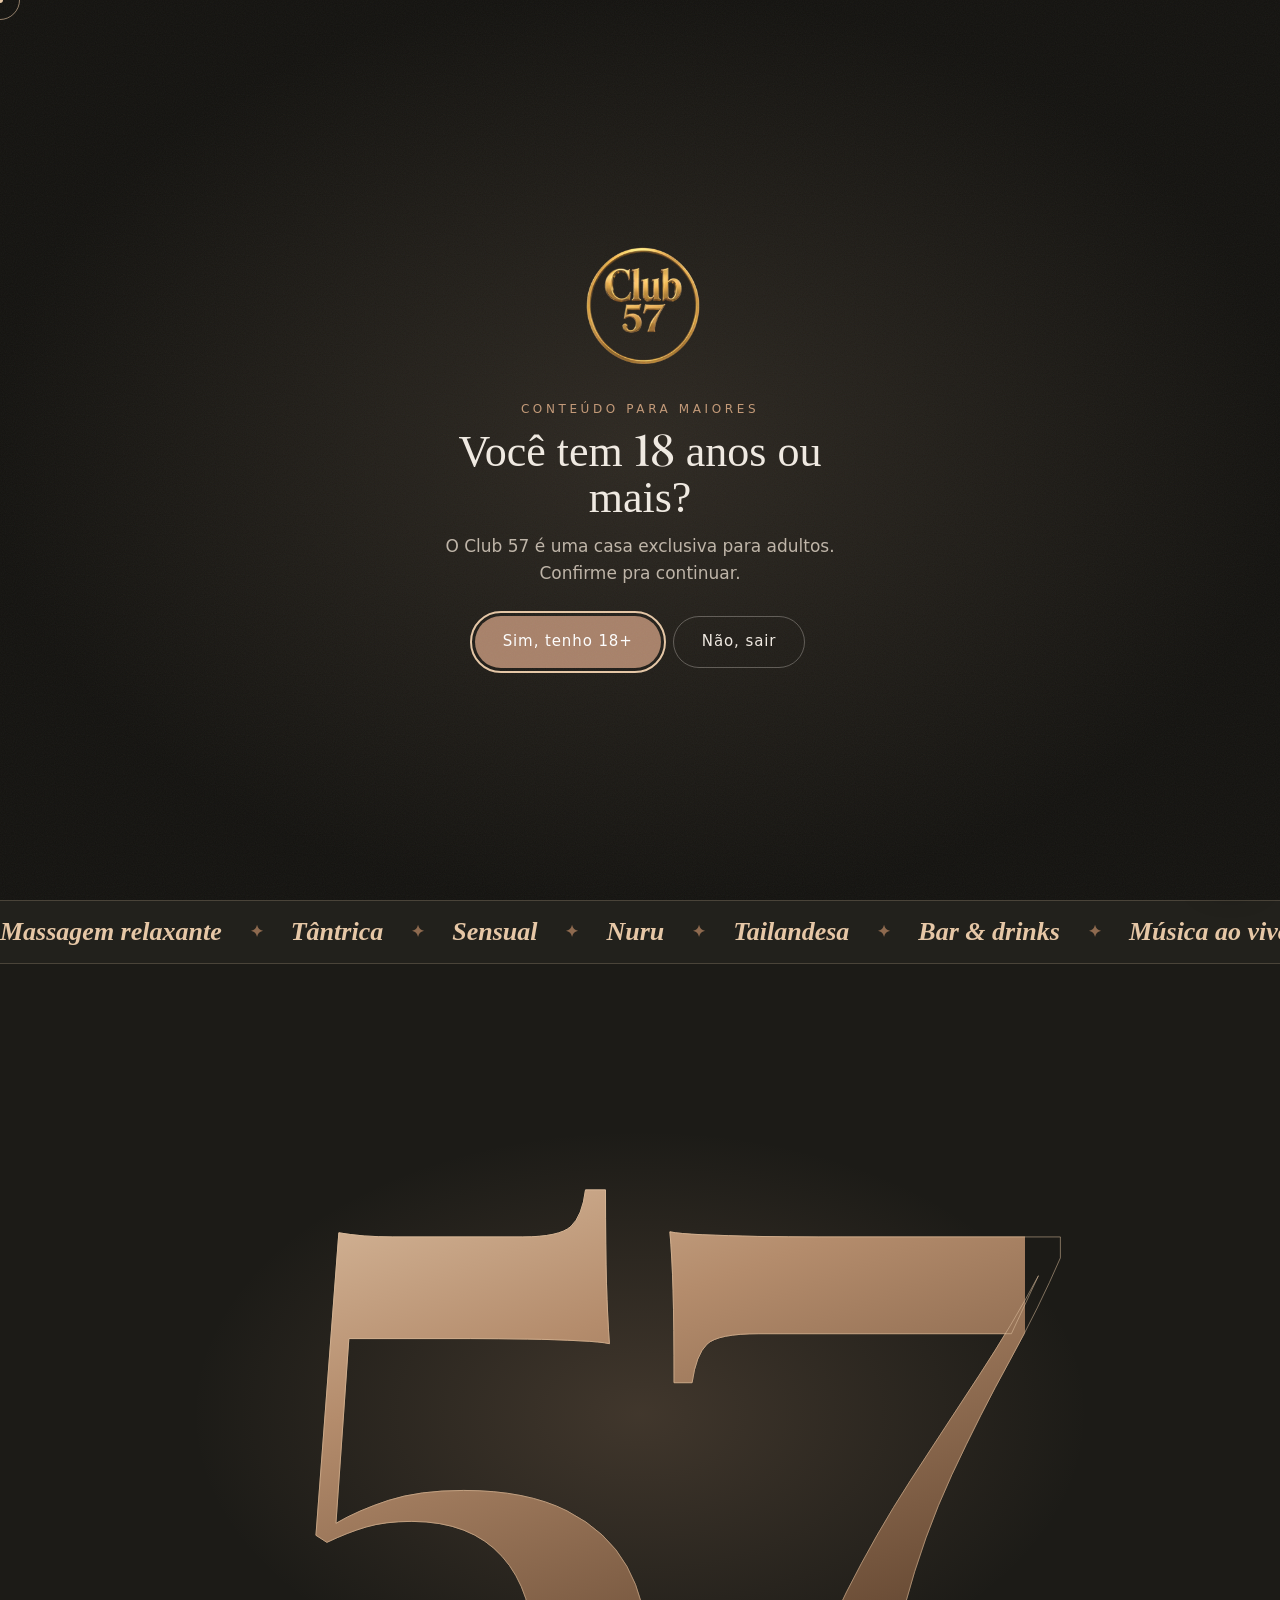
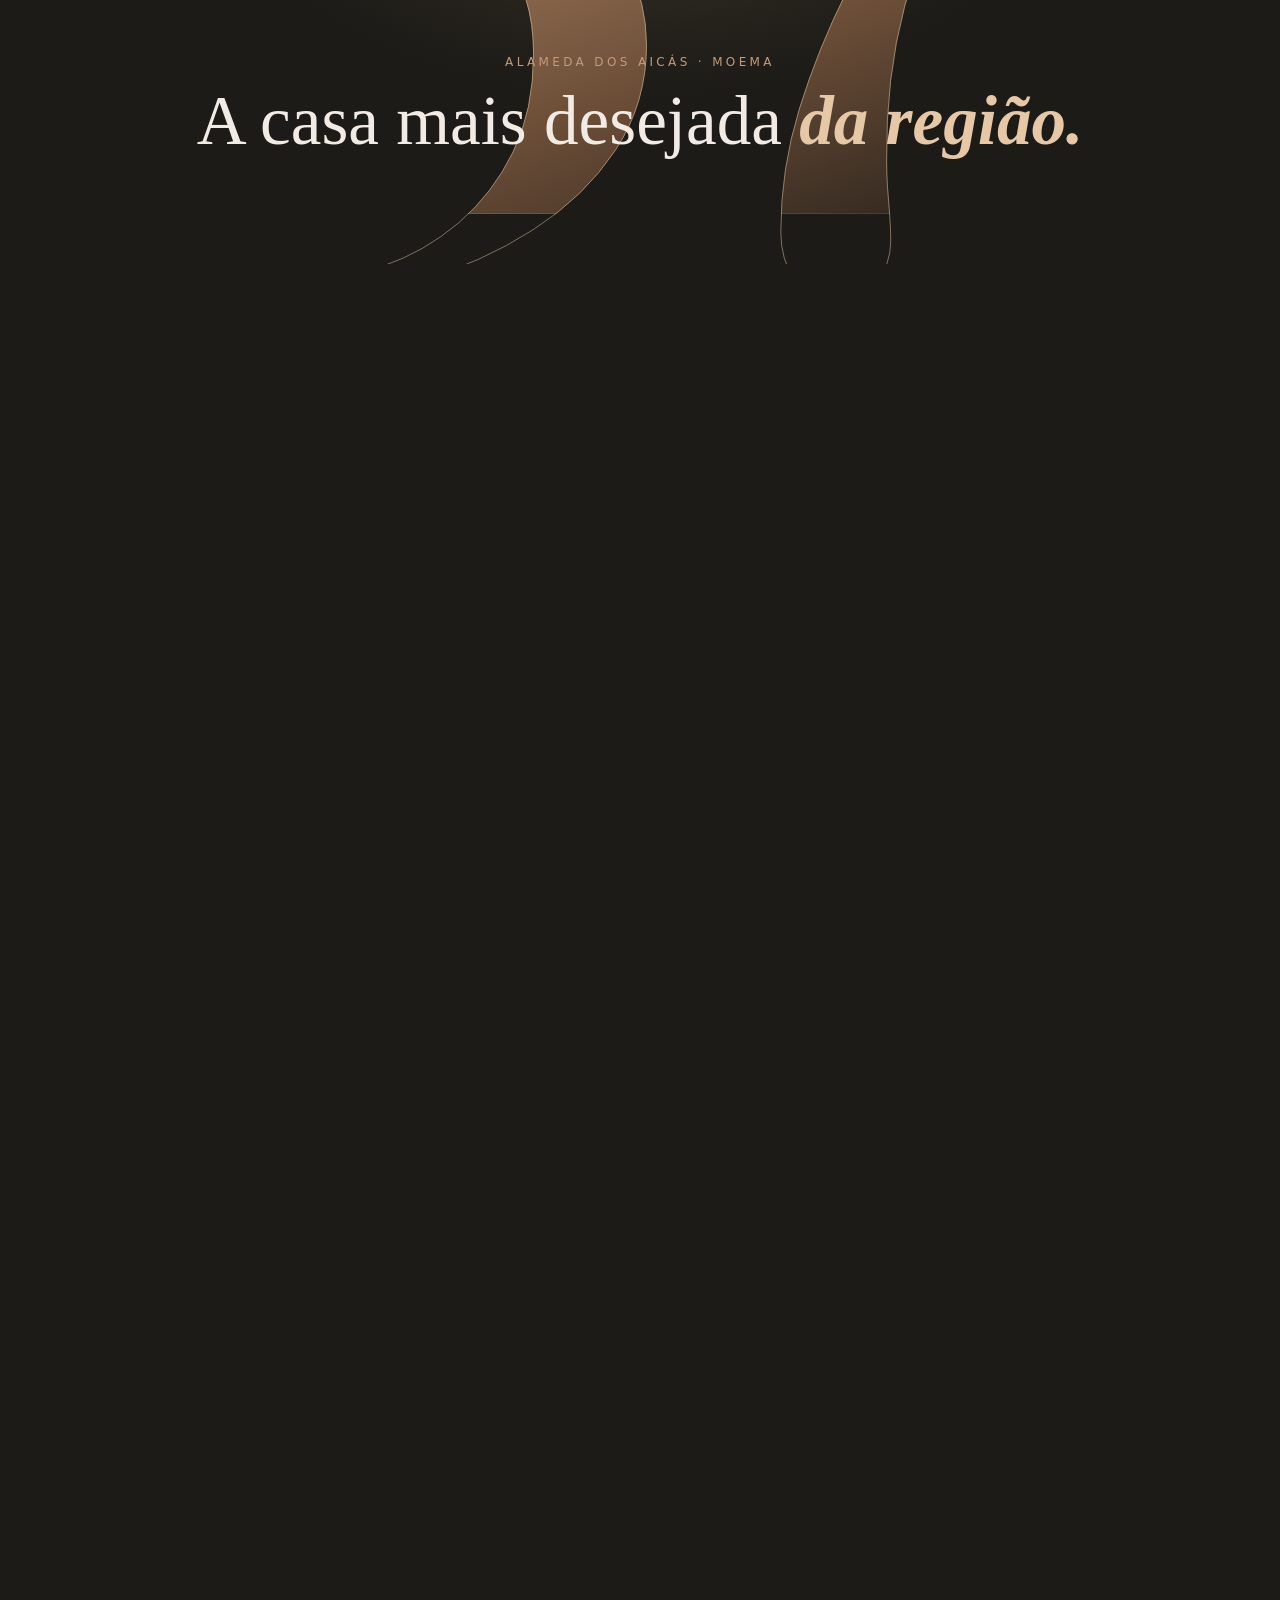
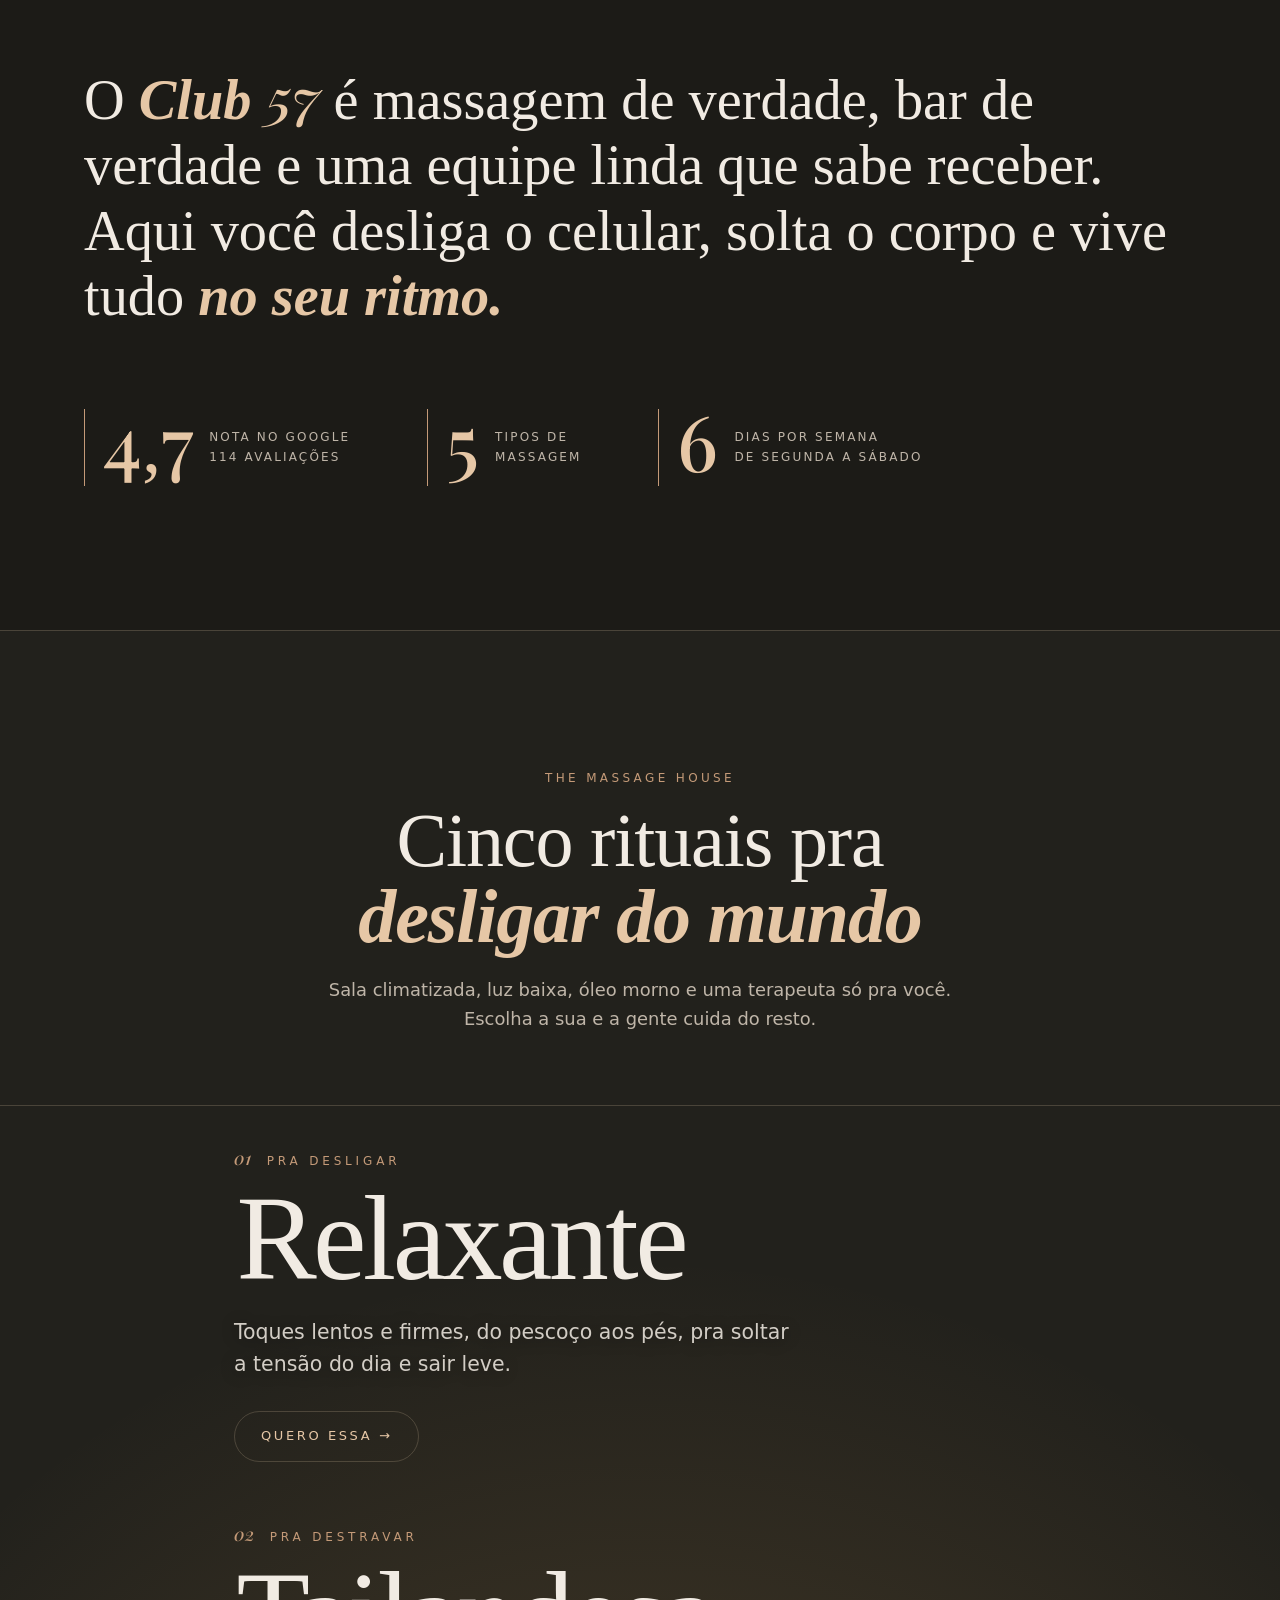
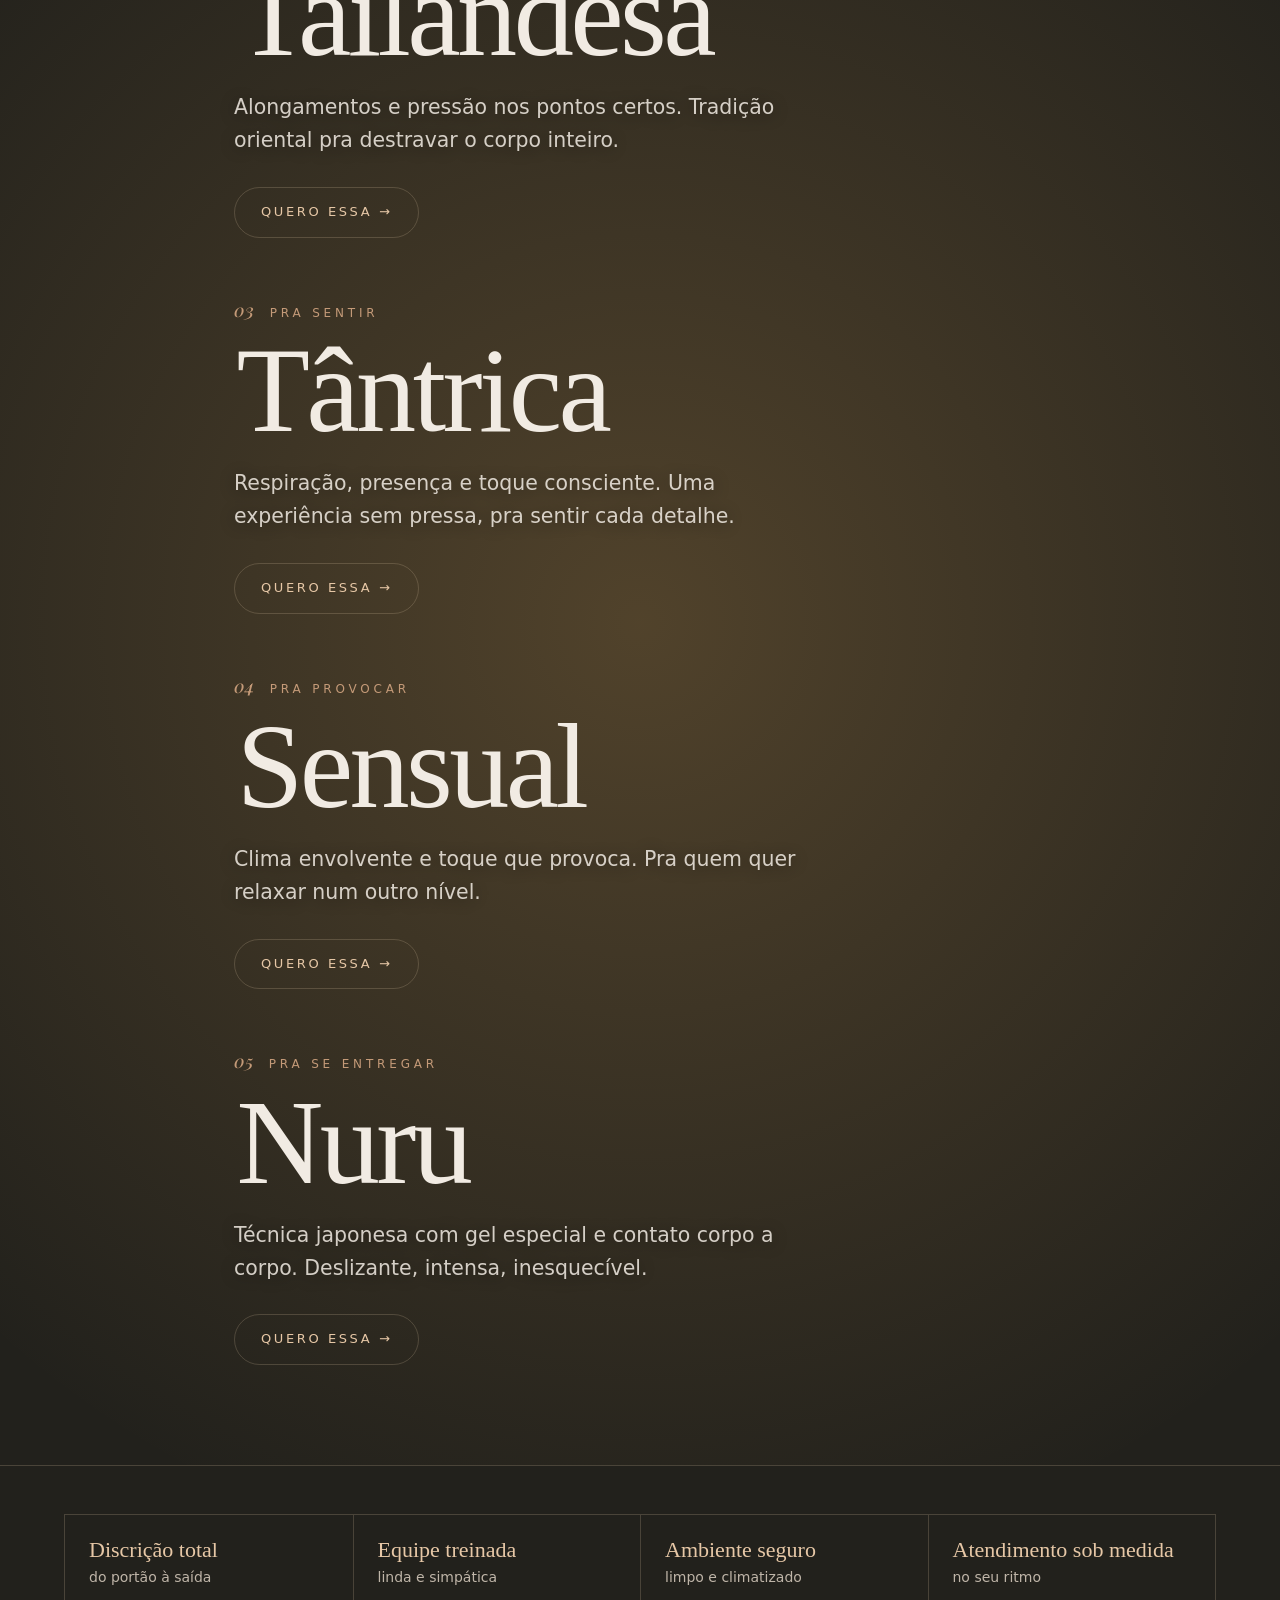
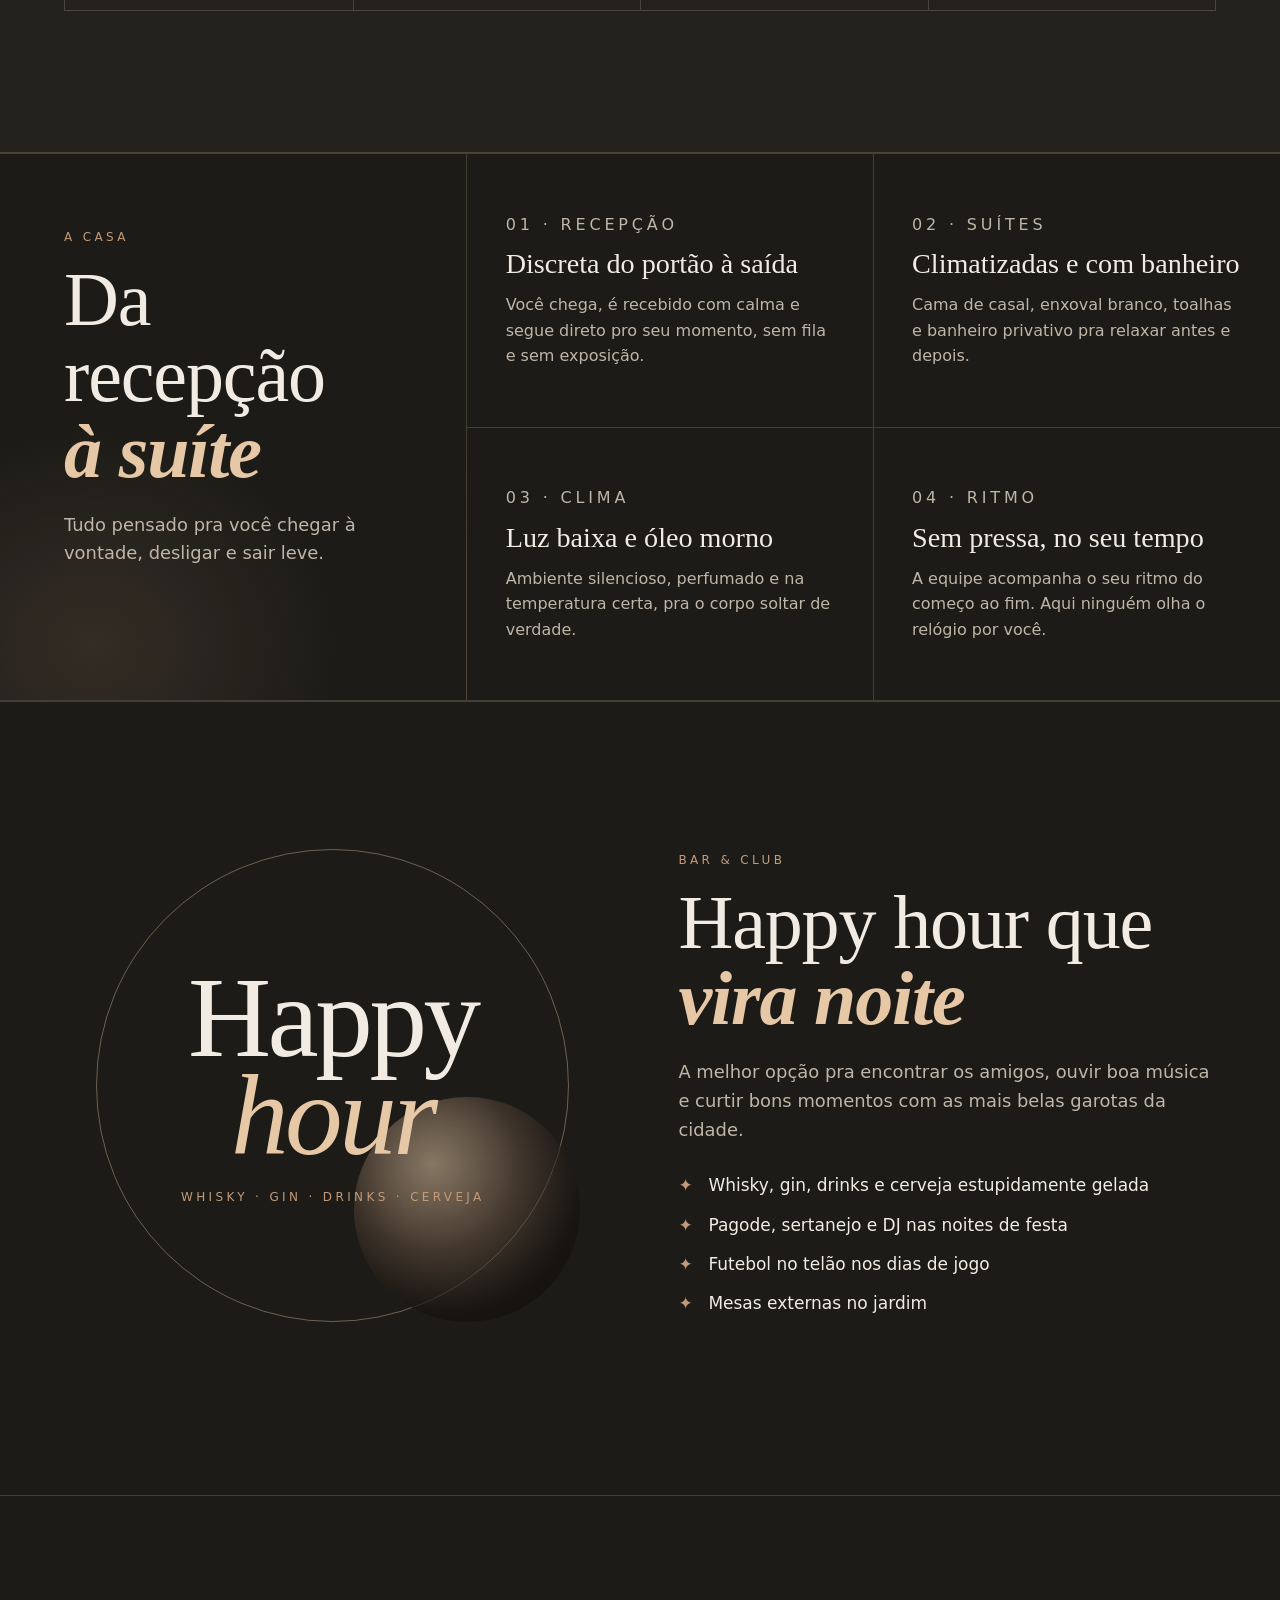
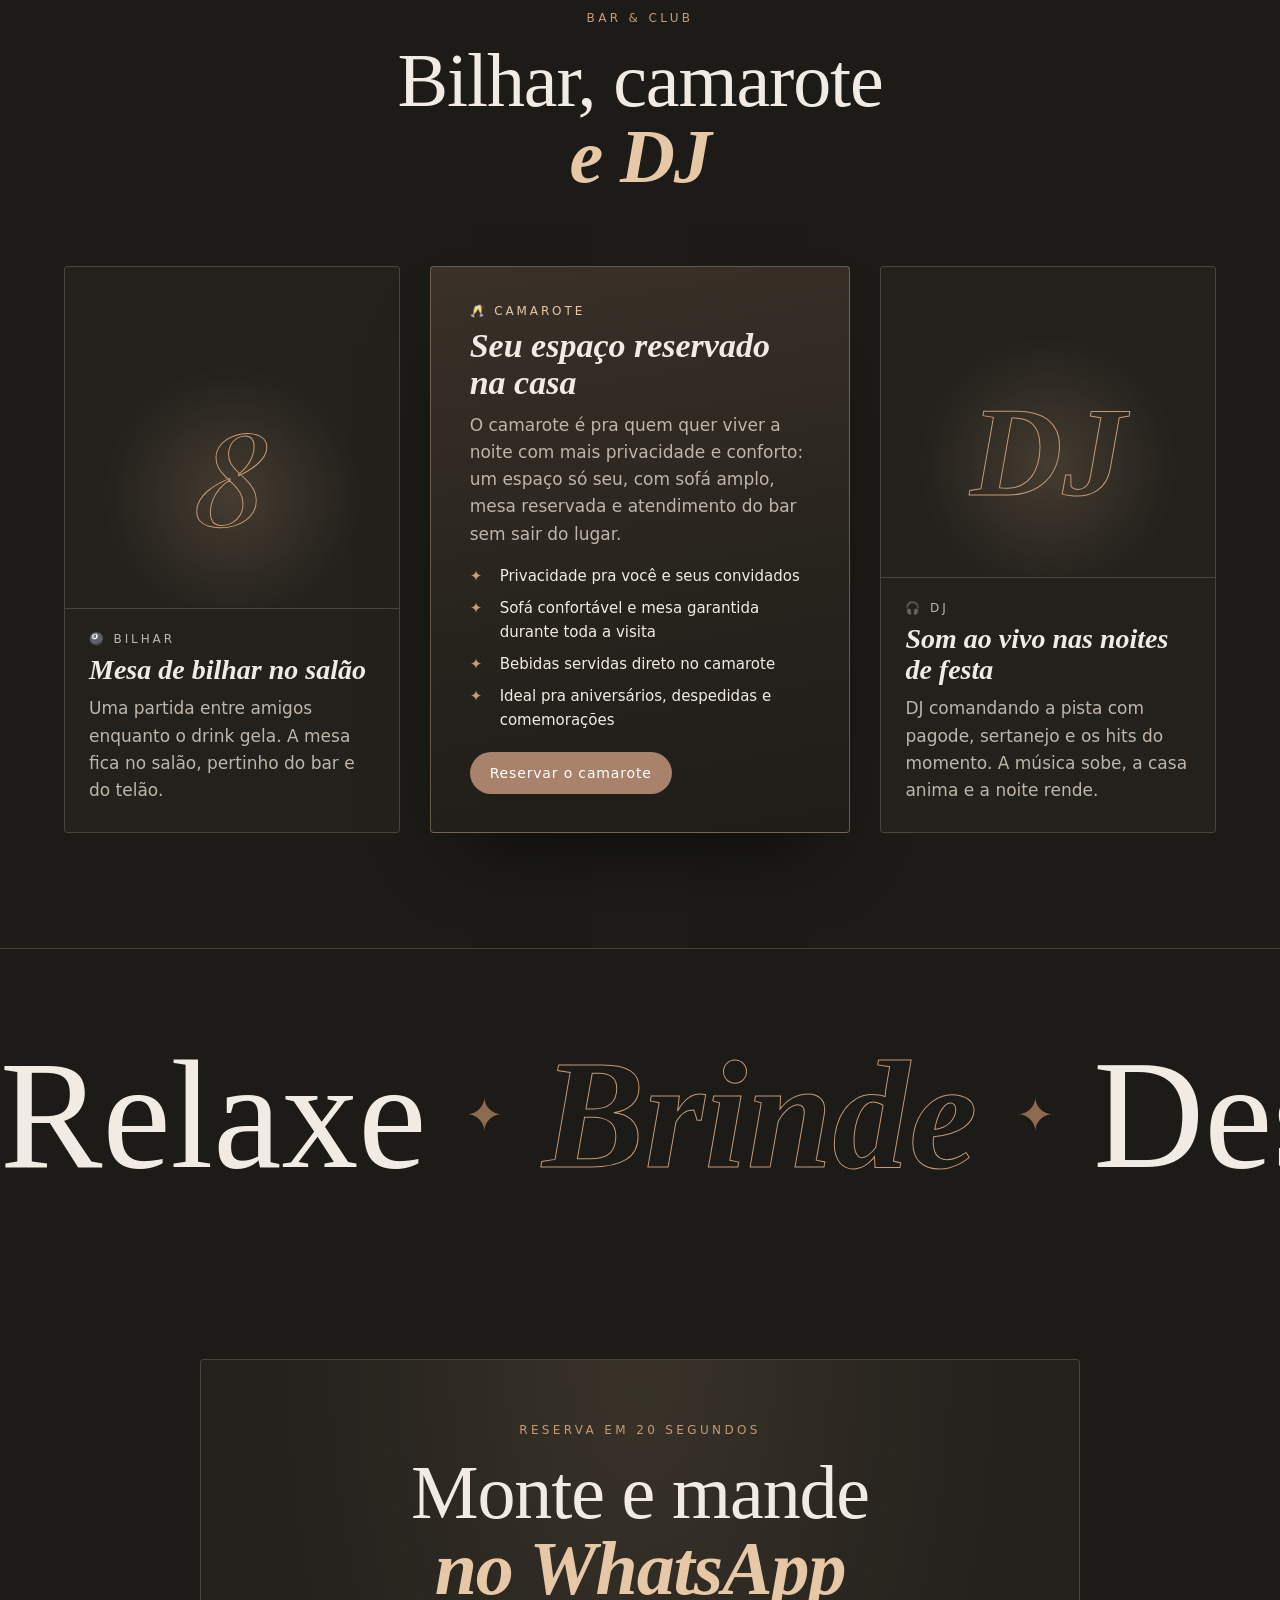
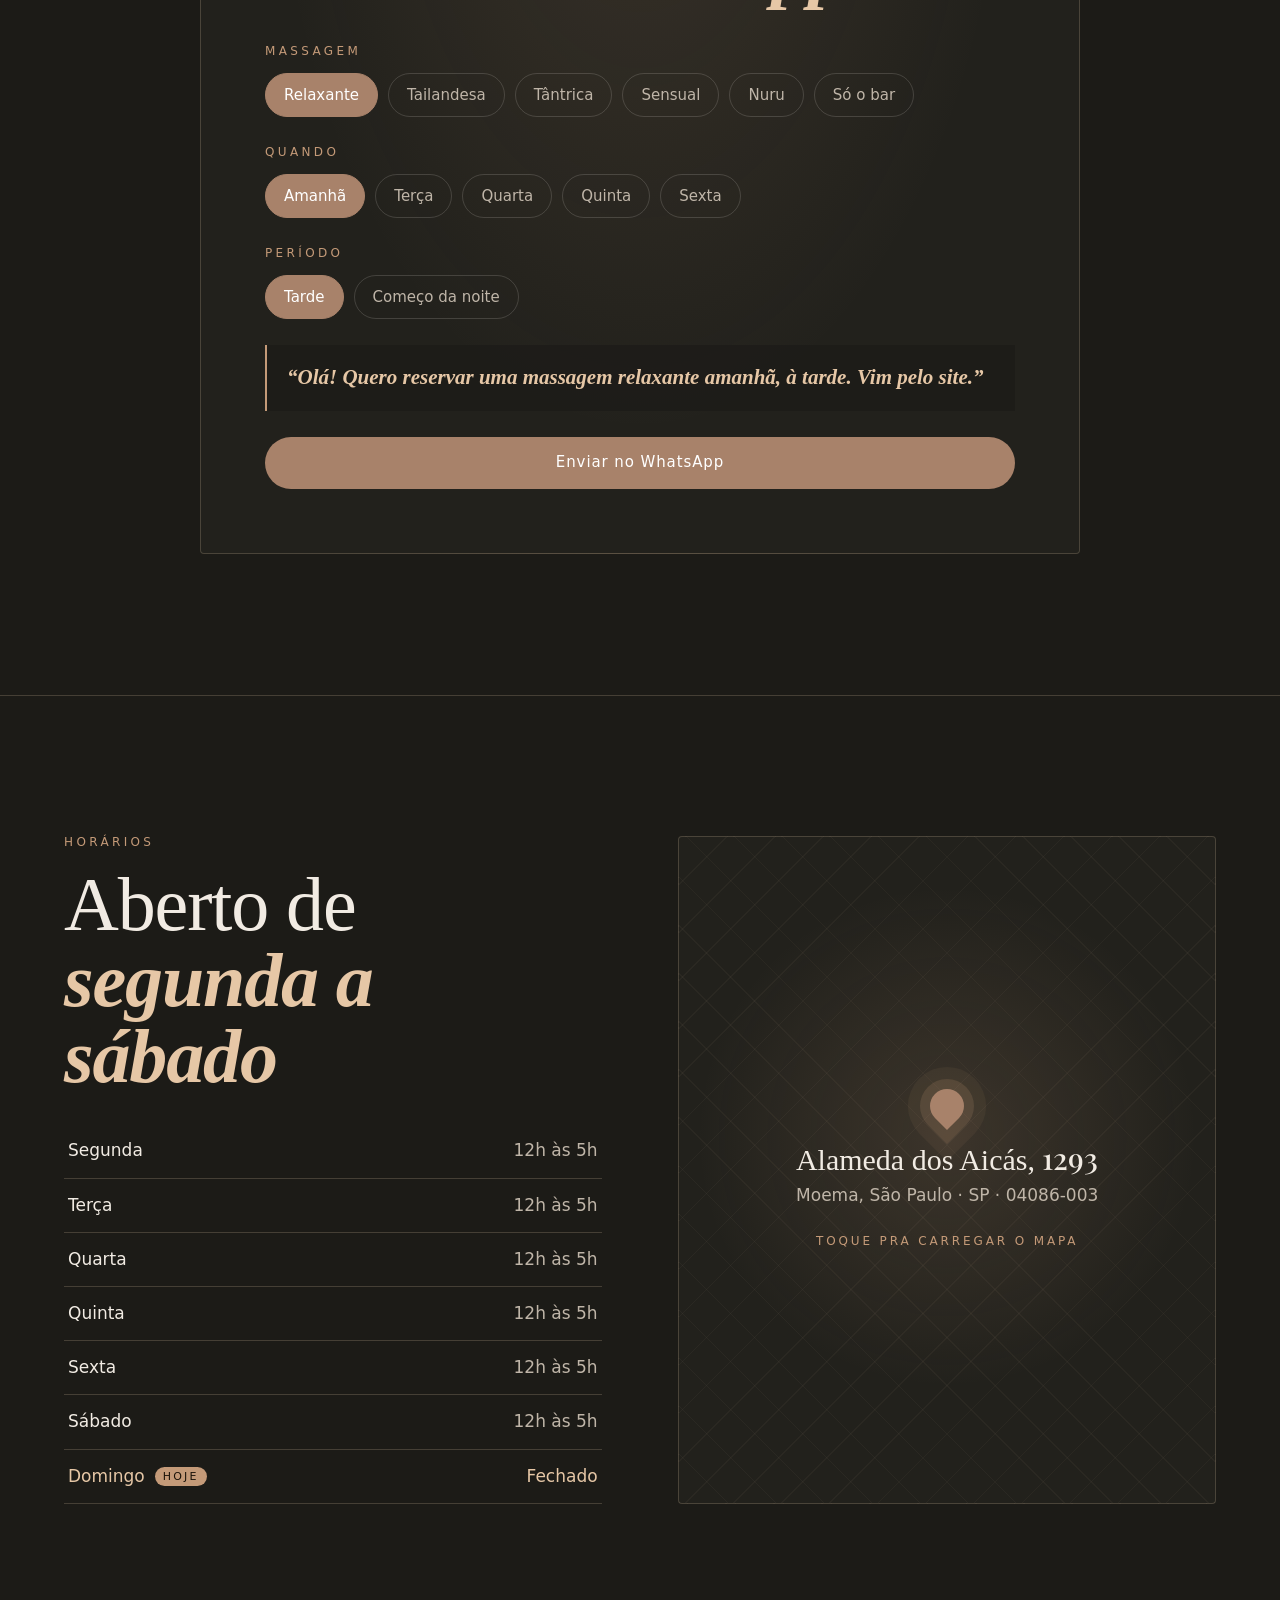
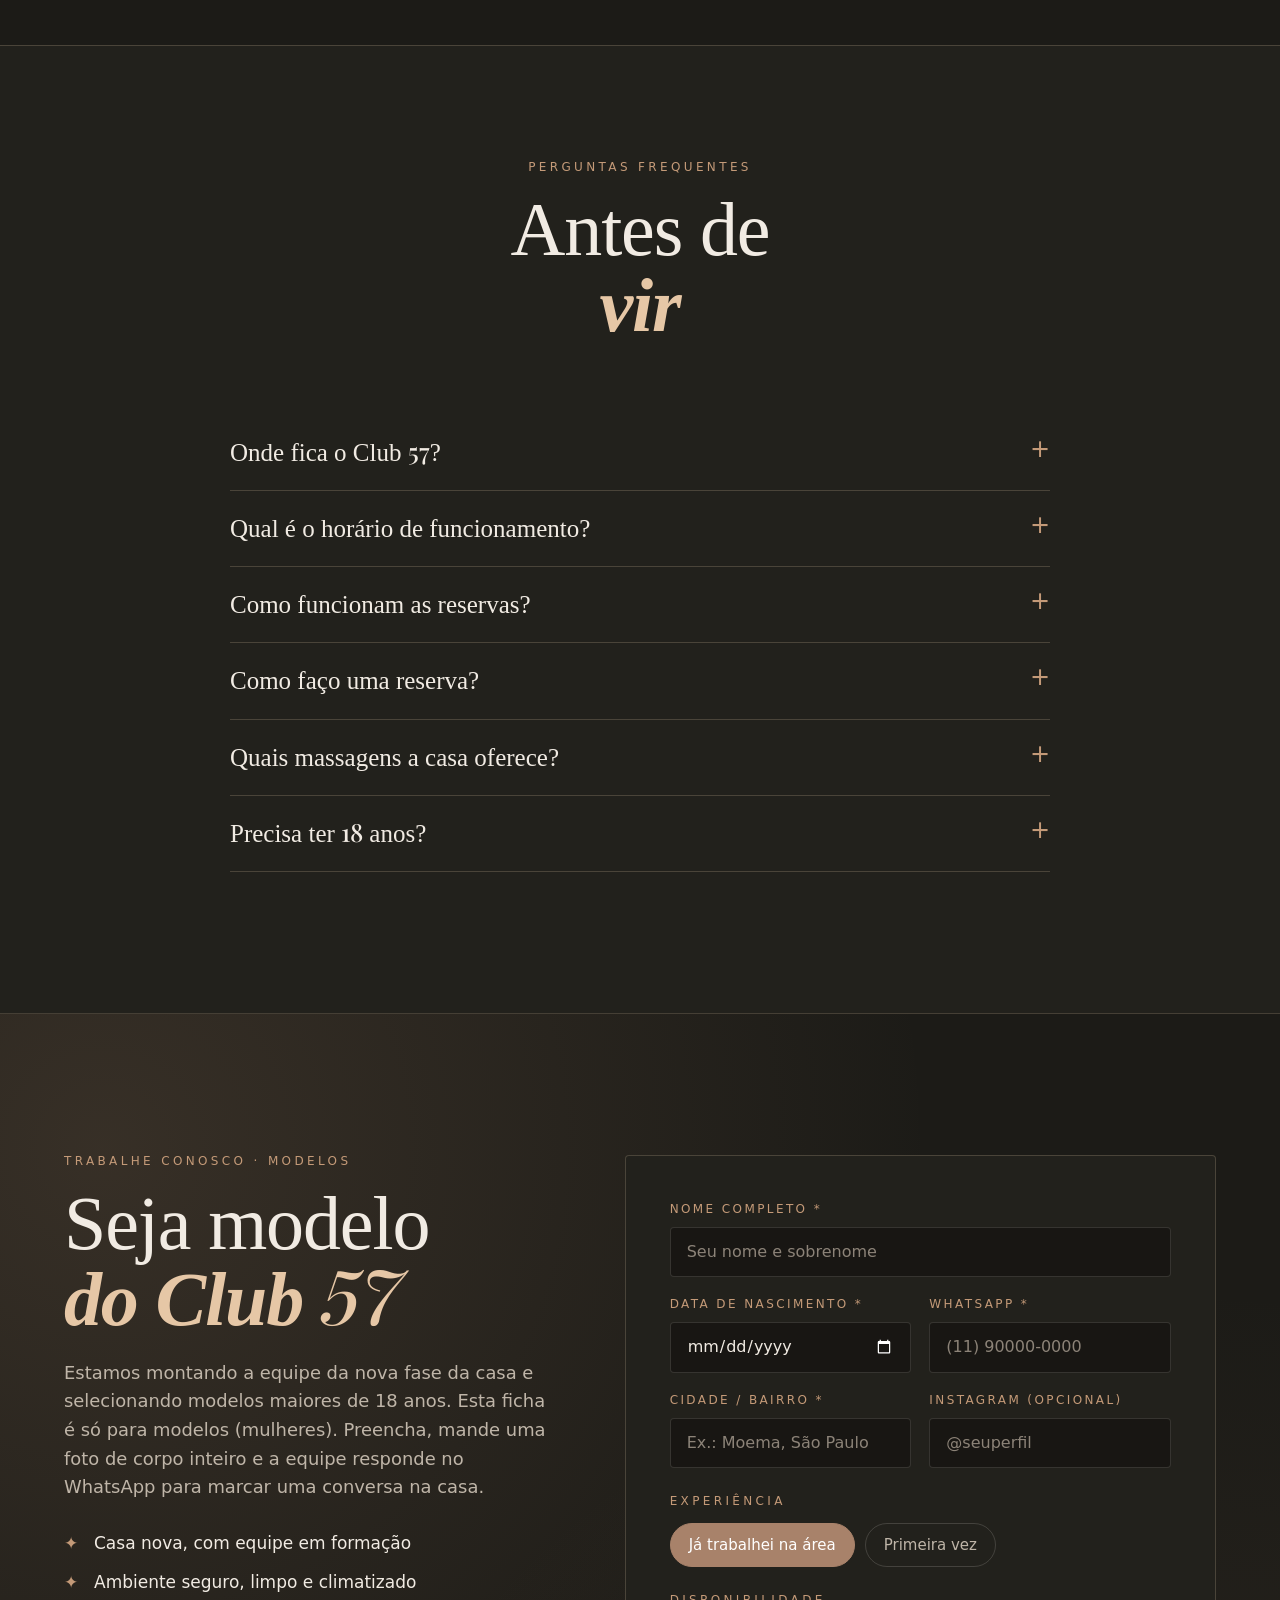
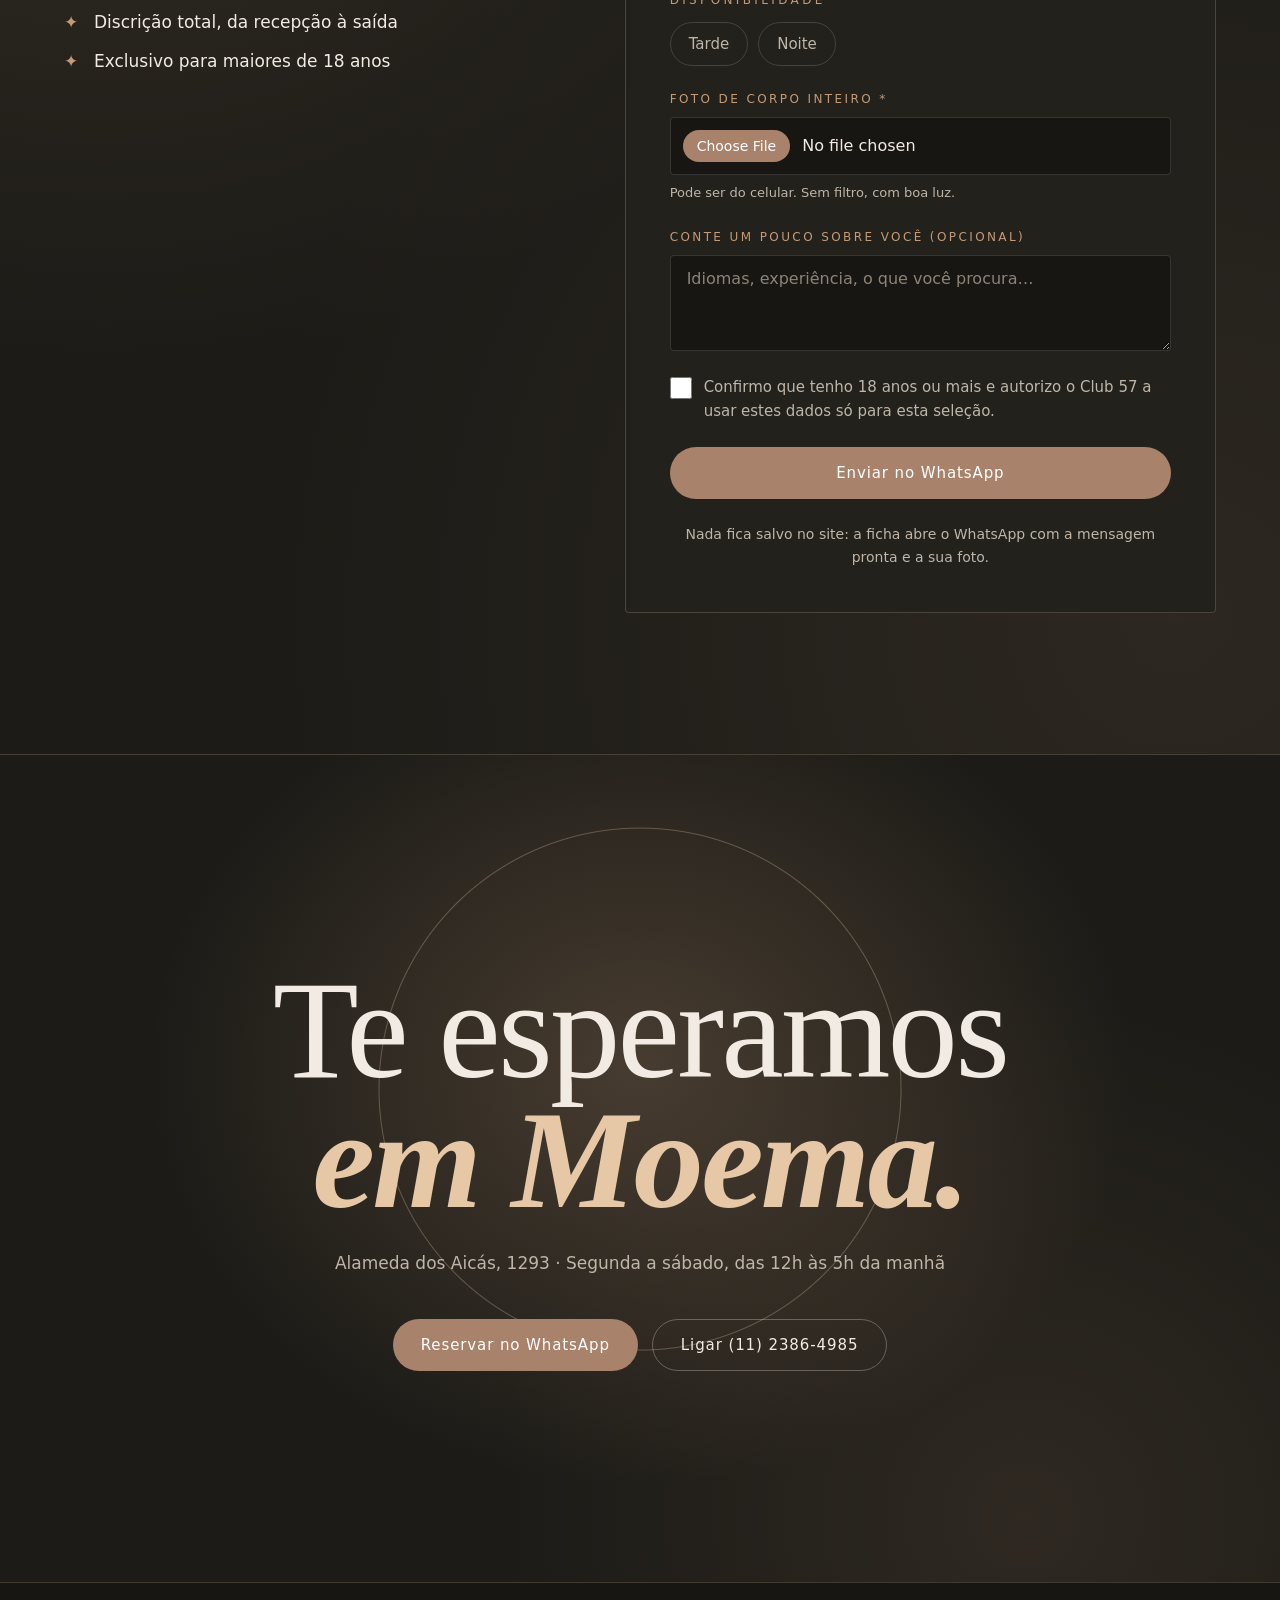
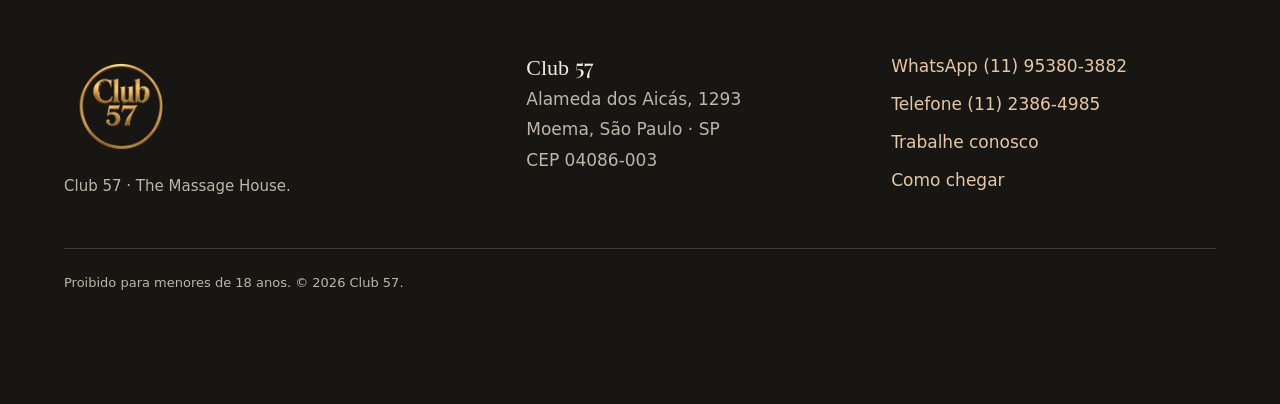
==== commit 706561c7: "Abertura nova: pedras quentes, vapor e linhas de óleo Sai o medalhão dourado e as faíscas; entra uma" ====
--- a/index.html
+++ b/index.html
@@ -9,7 +9,7 @@
 <meta name="robots" content="index, follow, max-image-preview:large">
 <meta name="theme-color" content="#1c1b17">
 <meta name="referrer" content="strict-origin-when-cross-origin">
-<meta http-equiv="Content-Security-Policy" content="default-src 'self'; img-src 'self' data:; style-src 'self'; font-src 'self'; script-src 'self' 'sha256-Fj0auQzPgMW4Cm4C9rNjl3KLTVvvKNaXcvyRBLuS6TM='; frame-src https://www.google.com; connect-src 'self'; base-uri 'self'; form-action 'none'; object-src 'none'">
+<meta http-equiv="Content-Security-Policy" content="default-src 'self'; img-src 'self' data:; style-src 'self'; font-src 'self'; script-src 'self' 'sha256-bVCh60mPpEvXjQGNjZWcIPO+sDW37r3NKoMSxO40NiM='; frame-src https://www.google.com; connect-src 'self'; base-uri 'self'; form-action 'none'; object-src 'none'">
 <meta name="geo.region" content="BR-SP">
 <meta name="geo.placename" content="Moema, São Paulo">
 
@@ -31,7 +31,7 @@
 <link rel="preload" href="fonts/cormorant-garamond-latin-500-normal.woff2" as="font" type="font/woff2" crossorigin>
 <link rel="preload" href="fonts/jost-latin-400-normal.woff2" as="font" type="font/woff2" crossorigin>
 <link rel="preload" href="fonts/jost-latin-500-normal.woff2" as="font" type="font/woff2" crossorigin>
-<link rel="stylesheet" href="styles.css?v=22">
+<link rel="stylesheet" href="styles.css?v=23">
 
 <script type="application/ld+json">
 {
@@ -104,20 +104,18 @@
   ]
 }
 </script>
-<script>// decide o portal 18+ antes do primeiro paint e pré-carrega só o logo que vai aparecer
+<script>// decide o portal 18+ antes do primeiro paint e pré-carrega o selo só quando ele vai aparecer
 (() => {
   const d = document, h = d.documentElement;
   h.classList.add("js");
   let adult = false;
   try { adult = localStorage.getItem("c57-18") === "1"; } catch (e) {}
-  if (adult) h.classList.add("adult");
-  (adult ? ["img/logo-rgb.webp?v=2", "img/logo-a.webp?v=2"] : ["img/logo-mark.webp?v=2"]).forEach((href) => {
-    const l = d.createElement("link");
-    l.rel = "preload"; l.as = "image"; l.href = href; l.fetchPriority = "high";
-    d.head.append(l);
-  });
+  if (adult) { h.classList.add("adult"); return; }
+  const l = d.createElement("link");
+  l.rel = "preload"; l.as = "image"; l.href = "img/logo-mark.webp?v=2"; l.fetchPriority = "high";
+  d.head.append(l);
 })();</script>
-<script src="main.js?v=20" defer></script>
+<script src="main.js?v=21" defer></script>
 </head>
 <body>
 
@@ -170,39 +168,44 @@
     <div class="hero__beam"></div>
     <div class="hero__orb"></div>
   </div>
-  <div class="hero__candles" aria-hidden="true"><i></i><i></i><i></i></div>
   <div class="hero__smoke" aria-hidden="true"><i></i><i></i><i></i></div>
-  <canvas class="hero__sparks" id="sparks" aria-hidden="true"></canvas>
-  <span class="hero__streak" aria-hidden="true"></span>
   <div class="hero__glow" aria-hidden="true"></div>
 
   <div class="hero__grid" id="hero-inner">
     <div class="hero__copy">
       <p class="status" id="status"><span class="status__dot"></span><span id="status-text">Alameda dos Aicás, 1293 · Moema</span></p>
       <h1 id="hero-title" class="hero__kicker">Casa de massagem, bar&nbsp;&amp;&nbsp;club em Moema, São Paulo</h1>
-      <p class="hero__display" aria-hidden="true"><span class="ln"><span>O prazer</span></span><span class="ln"><span>de <em>se entregar.</em></span></span></p>
-      <p class="hero__sub">Massagem relaxante, tântrica, sensual, nuru e tailandesa. Luz baixa, óleo morno, drink gelado e uma equipe linda te esperando em Moema.</p>
+      <p class="hero__display" aria-hidden="true"><span class="ln"><span>O toque</span></span><span class="ln"><span>que <em>desacelera.</em></span></span></p>
+      <p class="hero__sub">Óleo morno, luz baixa e mãos que sabem o que fazem. Relaxante, tântrica, sensual, nuru ou tailandesa: escolha o seu ritual e deixe o resto com a gente.</p>
       <div class="hero__actions">
-        <a class="btn btn--gold" href="#reserva" data-magnet>Montar minha reserva</a>
+        <a class="btn btn--gold" href="#reserva" data-magnet>Reservar minha massagem</a>
         <a class="btn btn--ghost" href="#massagens" data-magnet>Ver os rituais</a>
       </div>
     </div>
-    <div class="hero__medal" id="medal">
-      <svg class="hero__ring" viewBox="0 0 400 400" aria-hidden="true">
-        <defs><path id="ring-path" d="M200,200 m-172,0 a172,172 0 1,1 344,0 a172,172 0 1,1 -344,0"/></defs>
-        <text><textPath href="#ring-path" textLength="1075">THE MASSAGE HOUSE ✦ BAR &amp; CLUB ✦ MOEMA ✦ SÃO PAULO ✦</textPath></text>
+
+    <div class="hero__art" aria-hidden="true">
+      <span class="hero__halo"></span>
+      <span class="hero__ring"></span>
+      <svg class="hero__flow" viewBox="0 0 600 600" fill="none">
+        <path d="M-20 420 C 120 330, 220 470, 330 380 S 520 260, 640 330"/>
+        <path d="M-20 455 C 140 370, 240 500, 350 410 S 520 300, 640 370"/>
+        <path d="M-20 490 C 160 410, 260 530, 370 445 S 530 340, 640 410"/>
       </svg>
-      <div class="hero__logo">
-        <svg viewBox="0 0 720 704" role="img" aria-label="Logo Club 57, The Massage House">
-          <defs><mask id="logo-mask" maskUnits="userSpaceOnUse" x="0" y="0" width="720" height="704"><image data-href="img/logo-a.webp?v=2" width="720" height="704"/></mask></defs>
-          <image data-href="img/logo-rgb.webp?v=2" width="720" height="704" mask="url(#logo-mask)"/>
-        </svg>
-        <span class="hero__shine" aria-hidden="true"></span>
-      </div>
-    </div>
-  </div>
-
-  <a class="hero__scroll" href="#portal" aria-label="Descer"><span></span></a>
+      <div class="steam"><i></i><i></i><i></i></div>
+      <span class="drop"></span>
+      <div class="stones"><i></i><i></i><i></i><i></i></div>
+      <span class="stones__shadow"></span>
+      <p class="hero__tag">Pedras quentes · óleo morno · toque lento</p>
+    </div>
+  </div>
+
+  <nav class="hero__menu" aria-label="Massagens">
+    <a href="#massagens"><span>01</span>Relaxante</a>
+    <a href="#massagens"><span>02</span>Tailandesa</a>
+    <a href="#massagens"><span>03</span>Tântrica</a>
+    <a href="#massagens"><span>04</span>Sensual</a>
+    <a href="#massagens"><span>05</span>Nuru</a>
+  </nav>
 </section>
 
 <div class="ticker" aria-hidden="true">
--- a/styles.css
+++ b/styles.css
@@ -902,3 +902,79 @@
 .cursor.is-hover span{background:rgba(196,154,120,.14)}
 .intro{background:var(--ink)}
 .gate{background:radial-gradient(ellipse at center,#2e2922,#141310 72%)}
+
+/* ===== v5 abertura: pedras quentes, vapor e linhas de óleo ===== */
+.hero{padding:120px var(--pad) 150px;place-items:stretch}
+.hero::before{background:linear-gradient(to bottom,rgba(28,27,23,.2),transparent 30%,transparent 75%,var(--ink))}
+.hero__bg{background:radial-gradient(ellipse 70% 80% at 72% 45%,#3b3228 0%,#28241e 40%,#1c1b17 75%)}
+.hero__orb{right:8%;top:14%;width:min(52vw,720px);opacity:.75}
+.hero__beam{left:58%;opacity:.8}
+.hero__grid{grid-template-columns:minmax(0,1.08fr) minmax(0,.92fr);gap:clamp(24px,4vw,64px);align-items:center;max-width:1360px}
+.hero__kicker{font-size:12px;letter-spacing:.32em;color:var(--gold)}
+.hero__display{font:400 clamp(60px,8.6vw,138px)/.88 var(--serif);letter-spacing:-.035em;color:var(--text)}
+.hero__display em{font-style:italic;font-weight:600;color:var(--gold-2)}
+.hero__sub{font-size:clamp(16px,1.25vw,18px);max-width:44ch;color:var(--muted)}
+.status{margin-bottom:26px}
+
+/* composição */
+.hero__art{position:relative;aspect-ratio:1;width:min(100%,600px);justify-self:center;display:grid;place-items:center;font-size:clamp(7px,.95vw,14px);transform:perspective(1200px) rotateX(calc(var(--rx,0deg) * .35)) rotateY(calc(var(--ry,0deg) * .35));transition:transform .8s var(--ease);animation:rise 1.6s var(--ease) .2s both}
+.hero__halo{position:absolute;inset:8%;border-radius:50%;background:radial-gradient(circle at 50% 55%,rgba(240,200,160,.28),rgba(168,130,106,.12) 45%,transparent 70%)}
+.hero__ring{position:absolute;inset:4%;border-radius:50%;border:1px solid rgba(230,199,166,.28)}
+.hero__ring::after{content:"";position:absolute;width:9px;height:9px;border-radius:50%;background:var(--gold-2);top:50%;left:-5px;box-shadow:0 0 18px 4px rgba(230,199,166,.5);transform-origin:calc(min(600px,92vw) * .46 + 5px) 50%;animation:orbit 22s linear infinite}
+@keyframes orbit{to{rotate:360deg}}
+.hero__flow{position:absolute;inset:0;width:100%;height:100%;overflow:visible}
+.hero__flow path{stroke:rgba(230,199,166,.38);stroke-width:1.2;stroke-linecap:round;stroke-dasharray:6 14;animation:flow 14s linear infinite}
+.hero__flow path:nth-child(2){stroke:rgba(230,199,166,.24);animation-duration:18s}
+.hero__flow path:nth-child(3){stroke:rgba(230,199,166,.14);animation-duration:22s}
+@keyframes flow{to{stroke-dashoffset:-400}}
+
+/* pedras empilhadas */
+.stones{position:relative;z-index:2;display:flex;flex-direction:column-reverse;align-items:center;margin-top:8em;animation:stonesFloat 7s ease-in-out infinite}
+.stones i{display:block;border-radius:50%;background:radial-gradient(ellipse 60% 70% at 38% 28%,#7d7168 0%,#4b433c 32%,#2c2723 68%,#1a1714 100%);box-shadow:inset 0 .5em 1.1em rgba(255,226,190,.16),inset 0 -.9em 1.4em rgba(0,0,0,.55),0 1.3em 2em -1em rgba(0,0,0,.85)}
+.stones i:nth-child(1){width:30em;height:7.6em}
+.stones i:nth-child(2){width:24.5em;height:6.6em;margin-bottom:-1.5em}
+.stones i:nth-child(3){width:19em;height:5.6em;margin-bottom:-1.35em}
+.stones i:nth-child(4){width:13.5em;height:4.6em;margin-bottom:-1.2em;background:radial-gradient(ellipse 60% 70% at 38% 28%,#a5896f 0%,#6d5643 34%,#3a2f26 70%,#1f1a15 100%)}
+.stones i:nth-child(4)::after{content:"";position:absolute}
+@keyframes stonesFloat{50%{transform:translateY(-.6em)}}
+.stones__shadow{position:absolute;z-index:1;left:50%;top:calc(50% + 12.2em);width:34em;height:3em;translate:-50% 0;border-radius:50%;background:radial-gradient(ellipse,rgba(0,0,0,.6),transparent 70%);filter:blur(6px)}
+
+/* gota de óleo que cai e espalha */
+.drop{position:absolute;z-index:3;left:50%;top:10%;width:1.4em;height:1.9em;margin-left:-.7em;border-radius:50% 50% 50% 50% / 62% 62% 38% 38%;background:radial-gradient(circle at 35% 35%,#fff1dc,#e6c7a6 35%,#a8826a 75%);box-shadow:0 0 1.2em rgba(230,199,166,.6);opacity:0;animation:drop 5s cubic-bezier(.55,0,.9,.5) 1.4s infinite}
+@keyframes drop{0%{transform:translateY(0) scale(.6);opacity:0}12%{opacity:1;transform:translateY(0) scale(1)}46%{transform:translateY(16.8em) scale(1,1.1);opacity:1}50%{transform:translateY(17.4em) scale(1.8,.3);opacity:0}100%{opacity:0;transform:translateY(17.4em)}}
+
+/* vapor */
+.steam{position:absolute;z-index:3;left:50%;top:22%;width:12em;height:14em;translate:-50% 0;pointer-events:none}
+.steam i{position:absolute;bottom:0;width:2.6em;height:9em;border-radius:50%;background:radial-gradient(ellipse at center,rgba(246,232,214,.32),transparent 70%);filter:blur(10px);opacity:0;animation:steam 6s ease-out infinite}
+.steam i:nth-child(1){left:2.5em}
+.steam i:nth-child(2){left:5em;animation-delay:2s}
+.steam i:nth-child(3){left:7.5em;animation-delay:4s}
+@keyframes steam{0%{transform:translateY(2em) scaleX(.7);opacity:0}25%{opacity:.9}100%{transform:translateY(-8em) translateX(1em) scaleX(1.4);opacity:0}}
+
+.hero__tag{position:absolute;z-index:3;left:50%;bottom:4%;translate:-50% 0;white-space:nowrap;font:500 11px/1 var(--sans);letter-spacing:.3em;text-transform:uppercase;color:var(--gold)}
+
+/* barra de massagens no pé da abertura */
+.hero__menu{position:absolute;left:var(--pad);right:var(--pad);bottom:28px;display:grid;grid-template-columns:repeat(5,1fr);border-top:1px solid var(--line);animation:rise 1.4s var(--ease) .7s both}
+.hero__menu a{display:flex;align-items:baseline;gap:12px;padding:18px 4px 0;text-decoration:none;font:500 clamp(18px,1.6vw,24px)/1 var(--serif);color:var(--text);transition:color .3s}
+.hero__menu a+a{padding-left:clamp(14px,2vw,28px);border-left:1px solid var(--line)}
+.hero__menu span{font:500 11px/1 var(--sans);letter-spacing:.2em;color:var(--gold)}
+.hero__menu a:hover{color:var(--gold-2)}
+.hero__scroll{display:none}
+
+@media (max-width:860px){
+  .hero{padding:96px var(--pad) 120px}
+  .hero__grid{grid-template-columns:1fr;text-align:left;gap:8px}
+  .hero__art{order:1;width:min(88vw,420px);font-size:clamp(6px,1.9vw,9px);justify-self:center}
+  .hero__copy{order:2;align-items:flex-start}
+  .hero__actions{justify-content:flex-start}
+  .hero__display{font-size:clamp(52px,15vw,80px)}
+  .hero__orb{width:90vw;right:-20%;top:4%}
+  .hero__menu{grid-template-columns:none;grid-auto-flow:column;grid-auto-columns:max-content;overflow-x:auto;scrollbar-width:none;bottom:20px}
+  .hero__menu a{font-size:19px}
+  .hero__ring::after{display:none}
+}
+@media (max-width:560px){
+  .hero__tag{font-size:9px;letter-spacing:.22em}
+}
+.hero__kicker{max-width:none}
+@media (max-width:560px){.hero__kicker{font-size:10.5px;letter-spacing:.24em}}
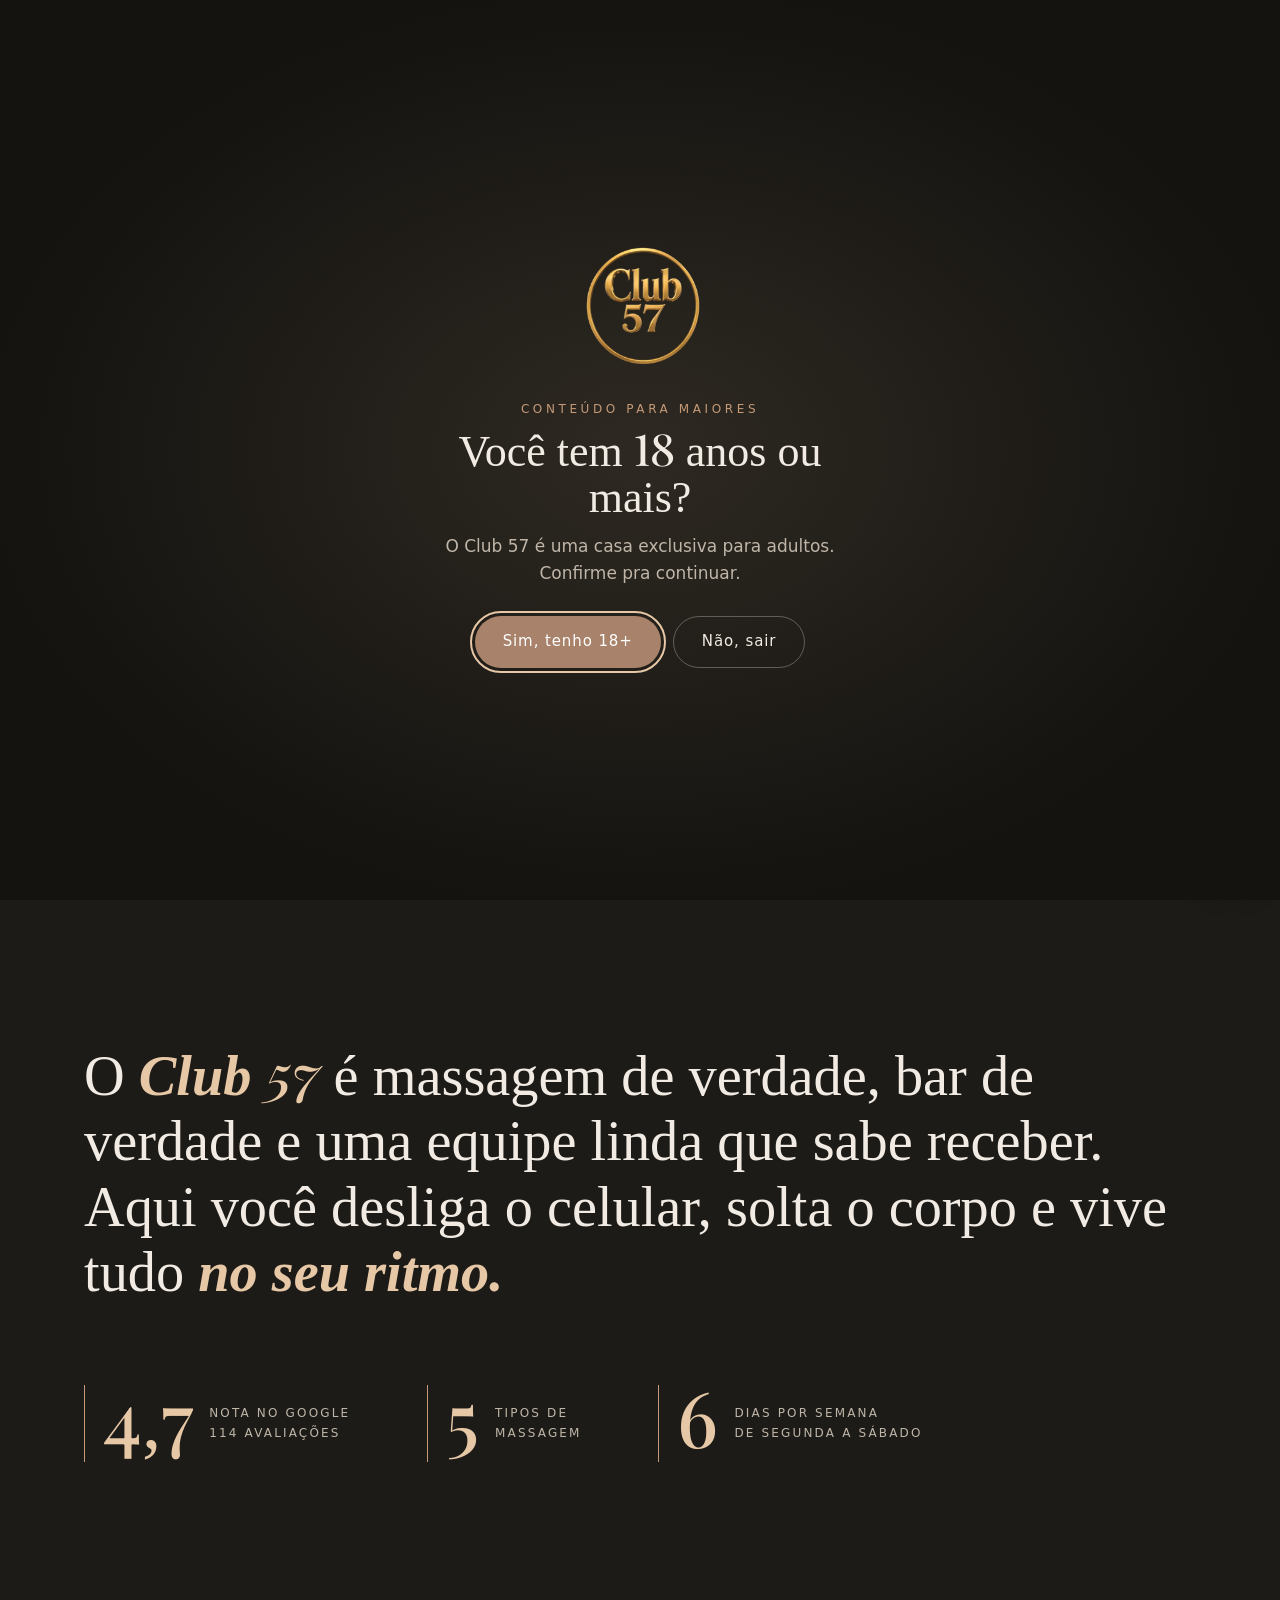
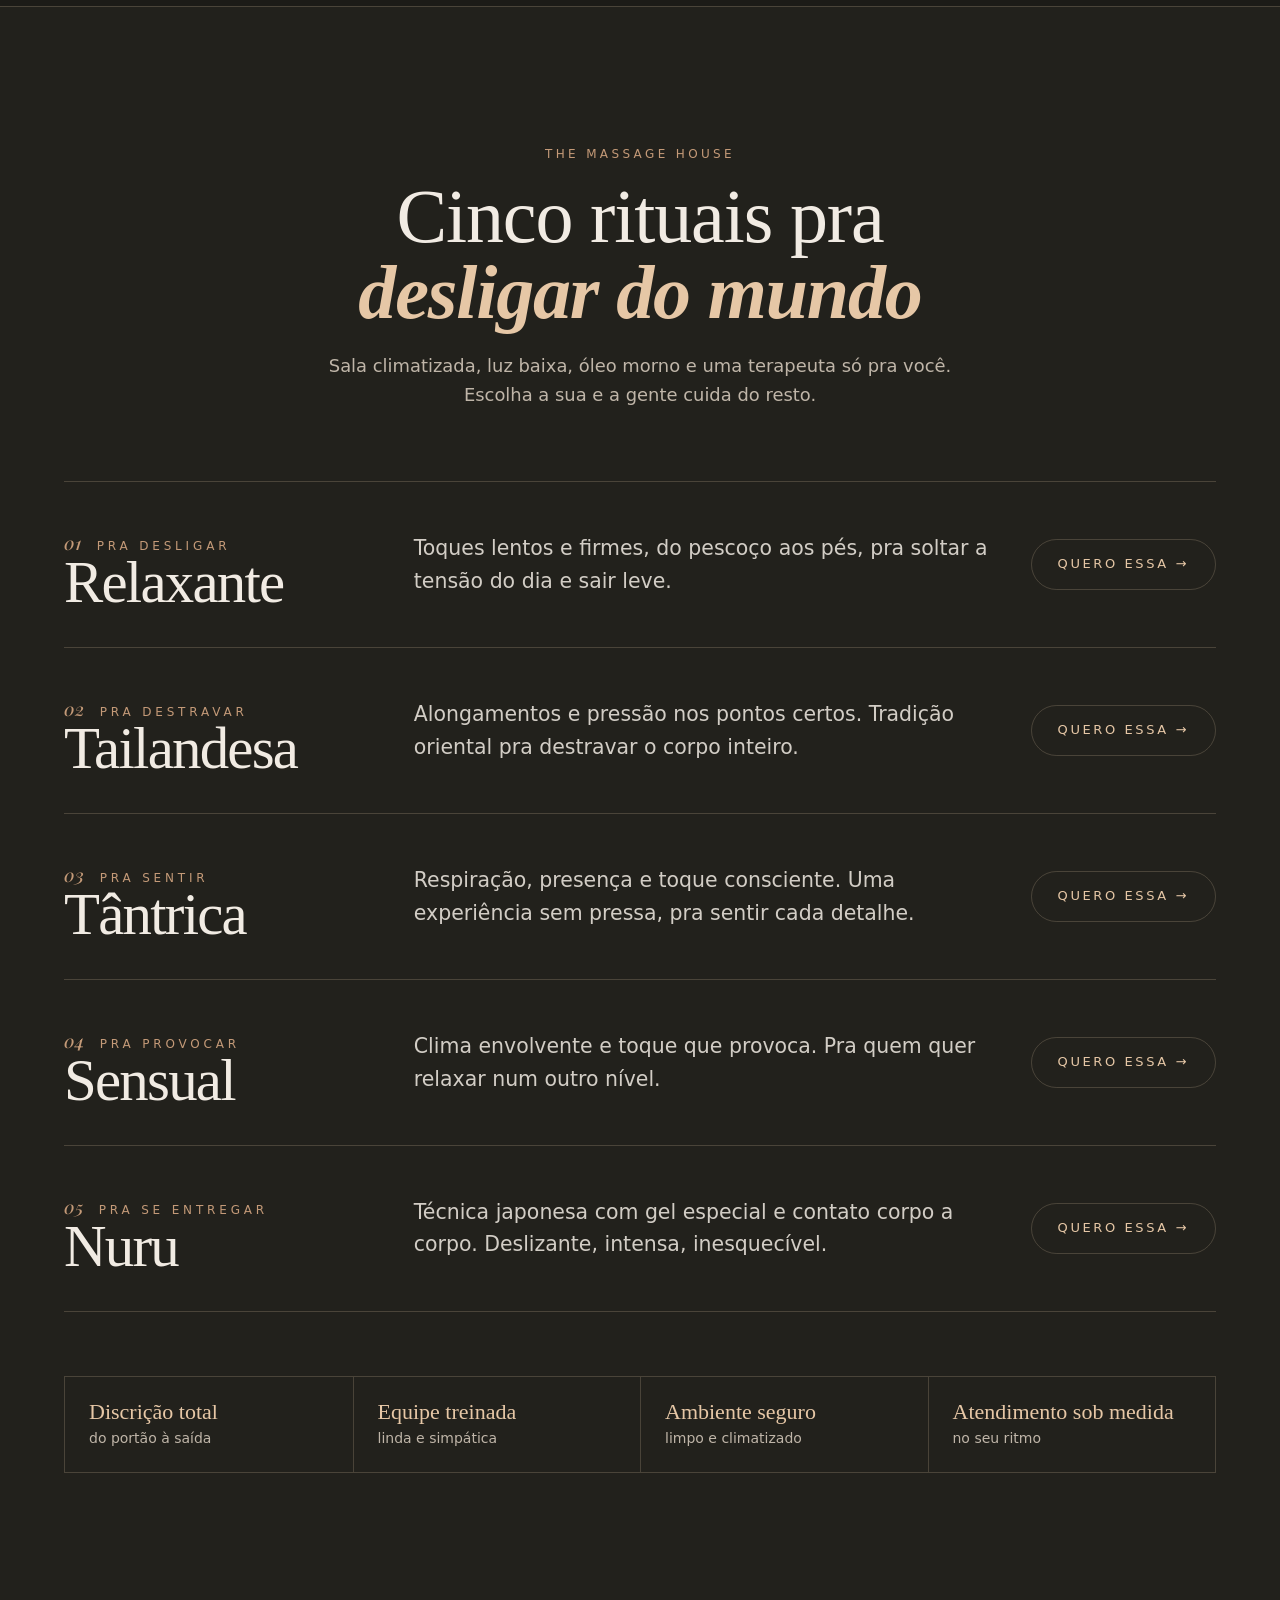
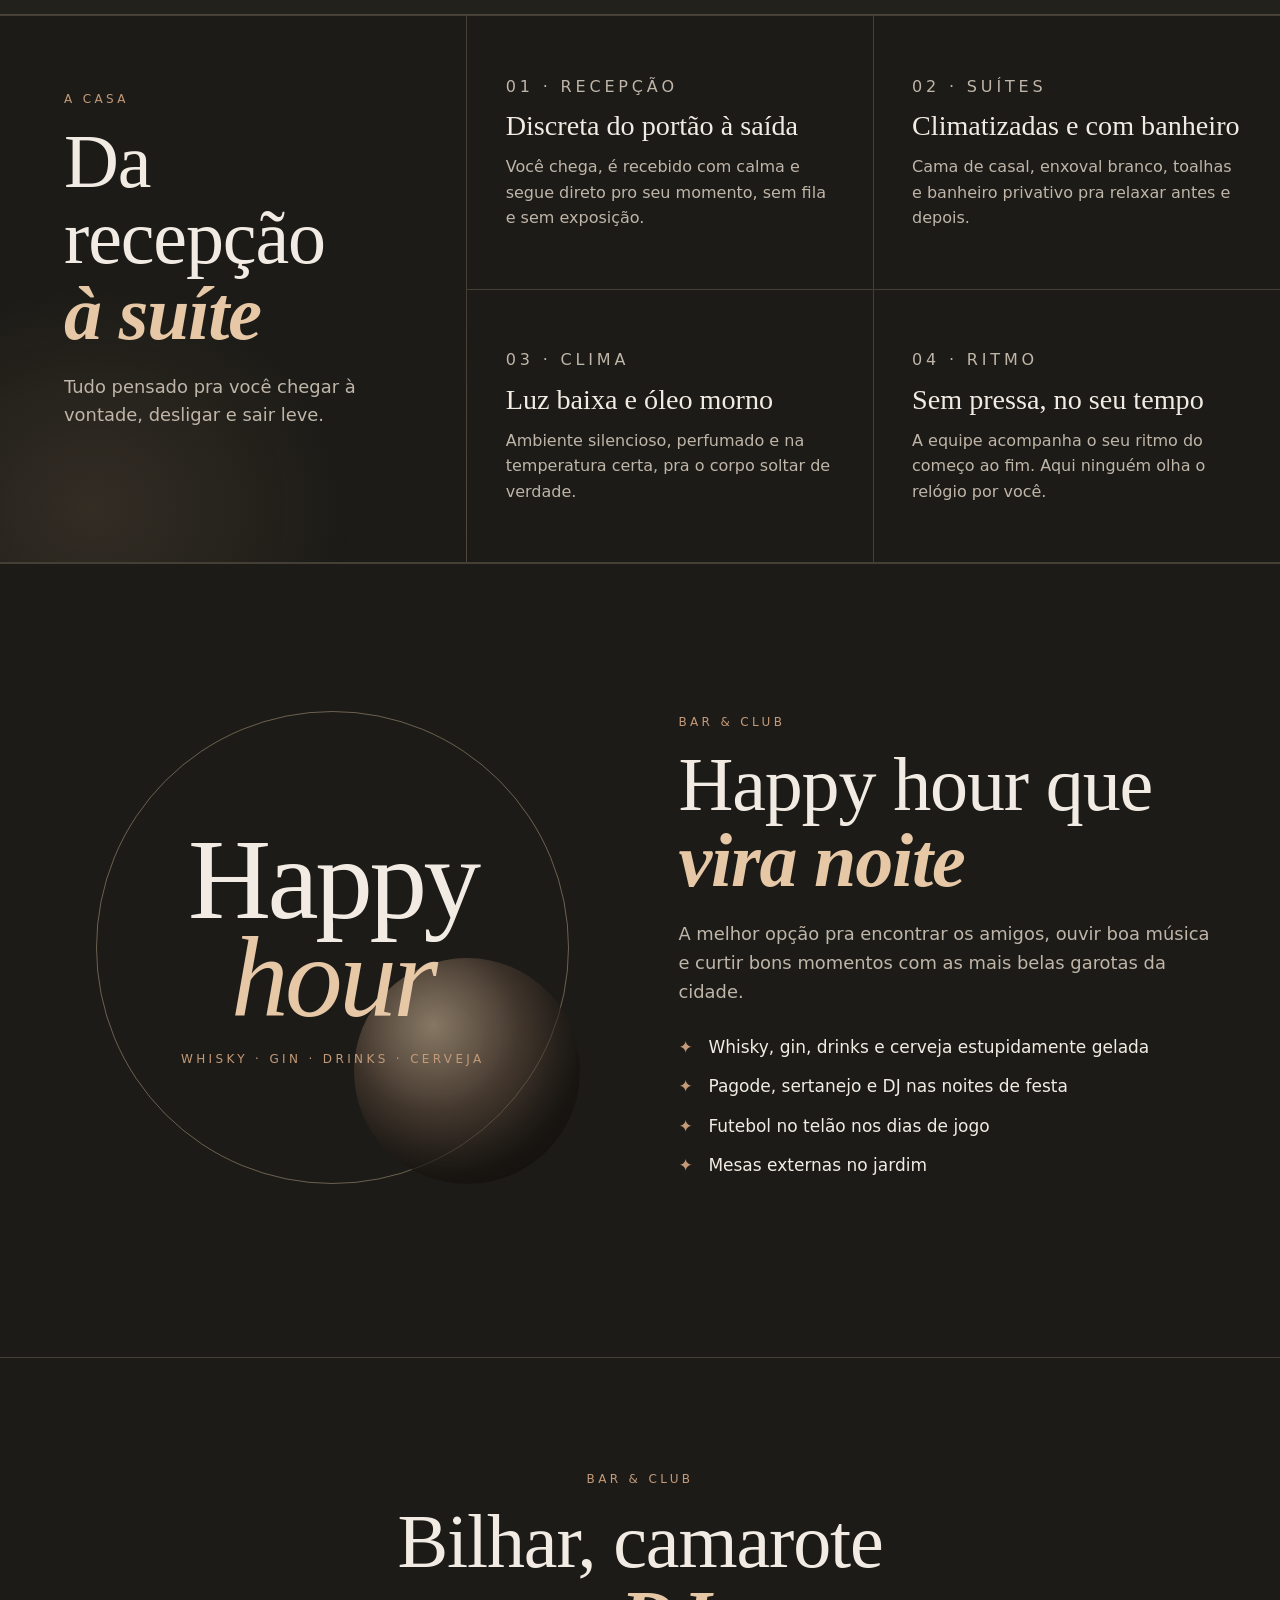
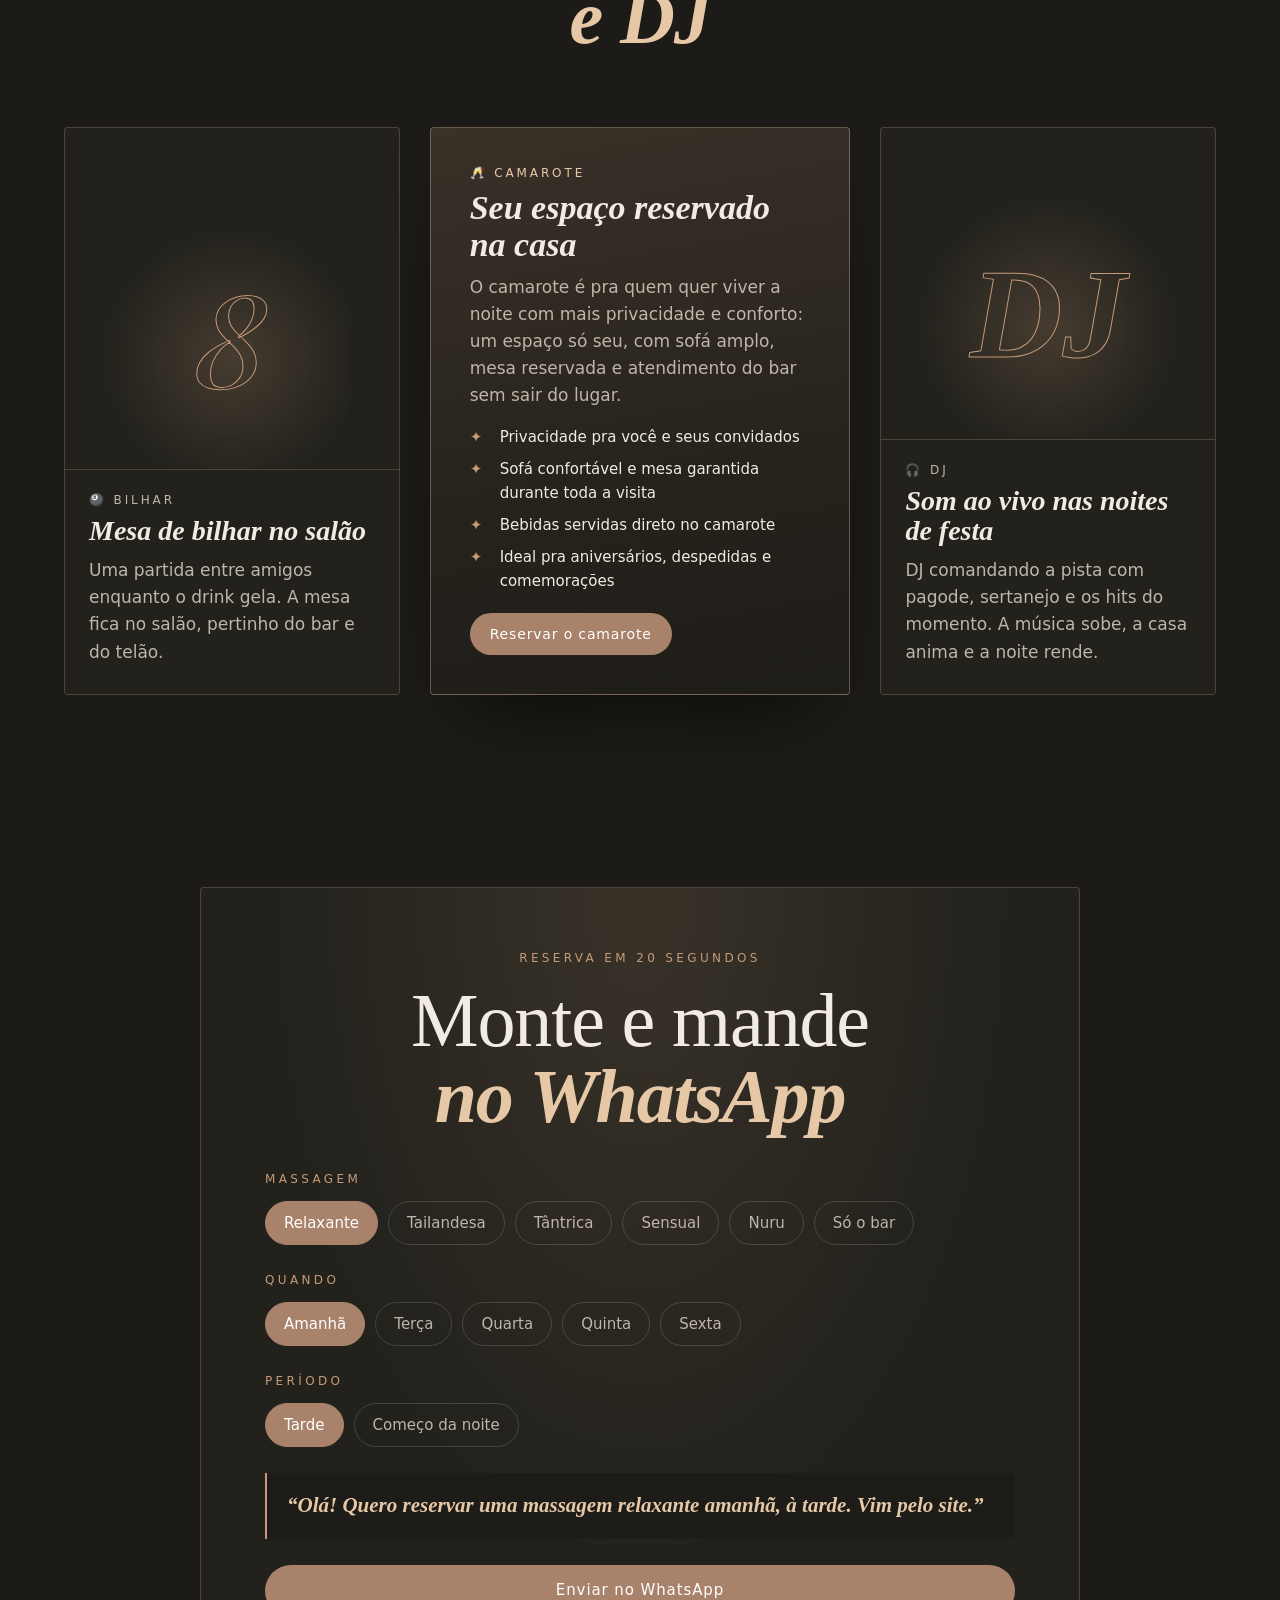
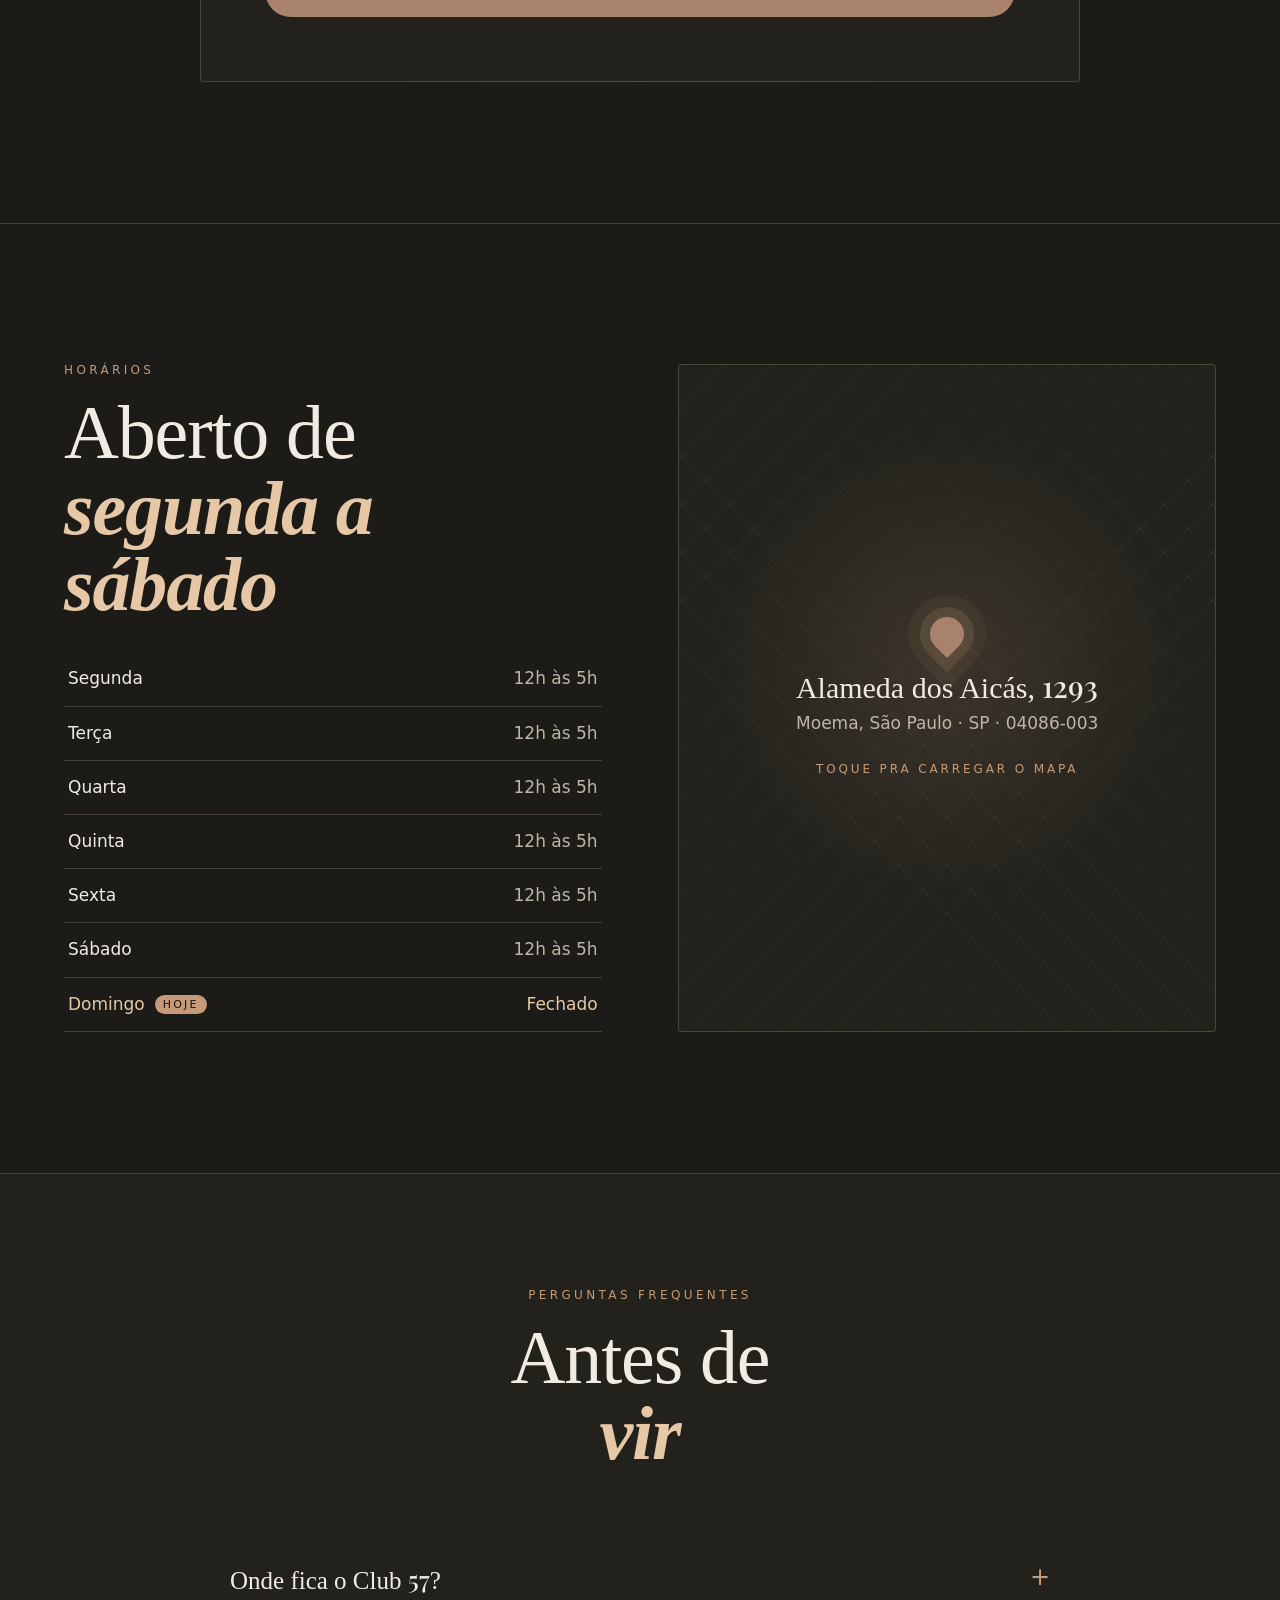
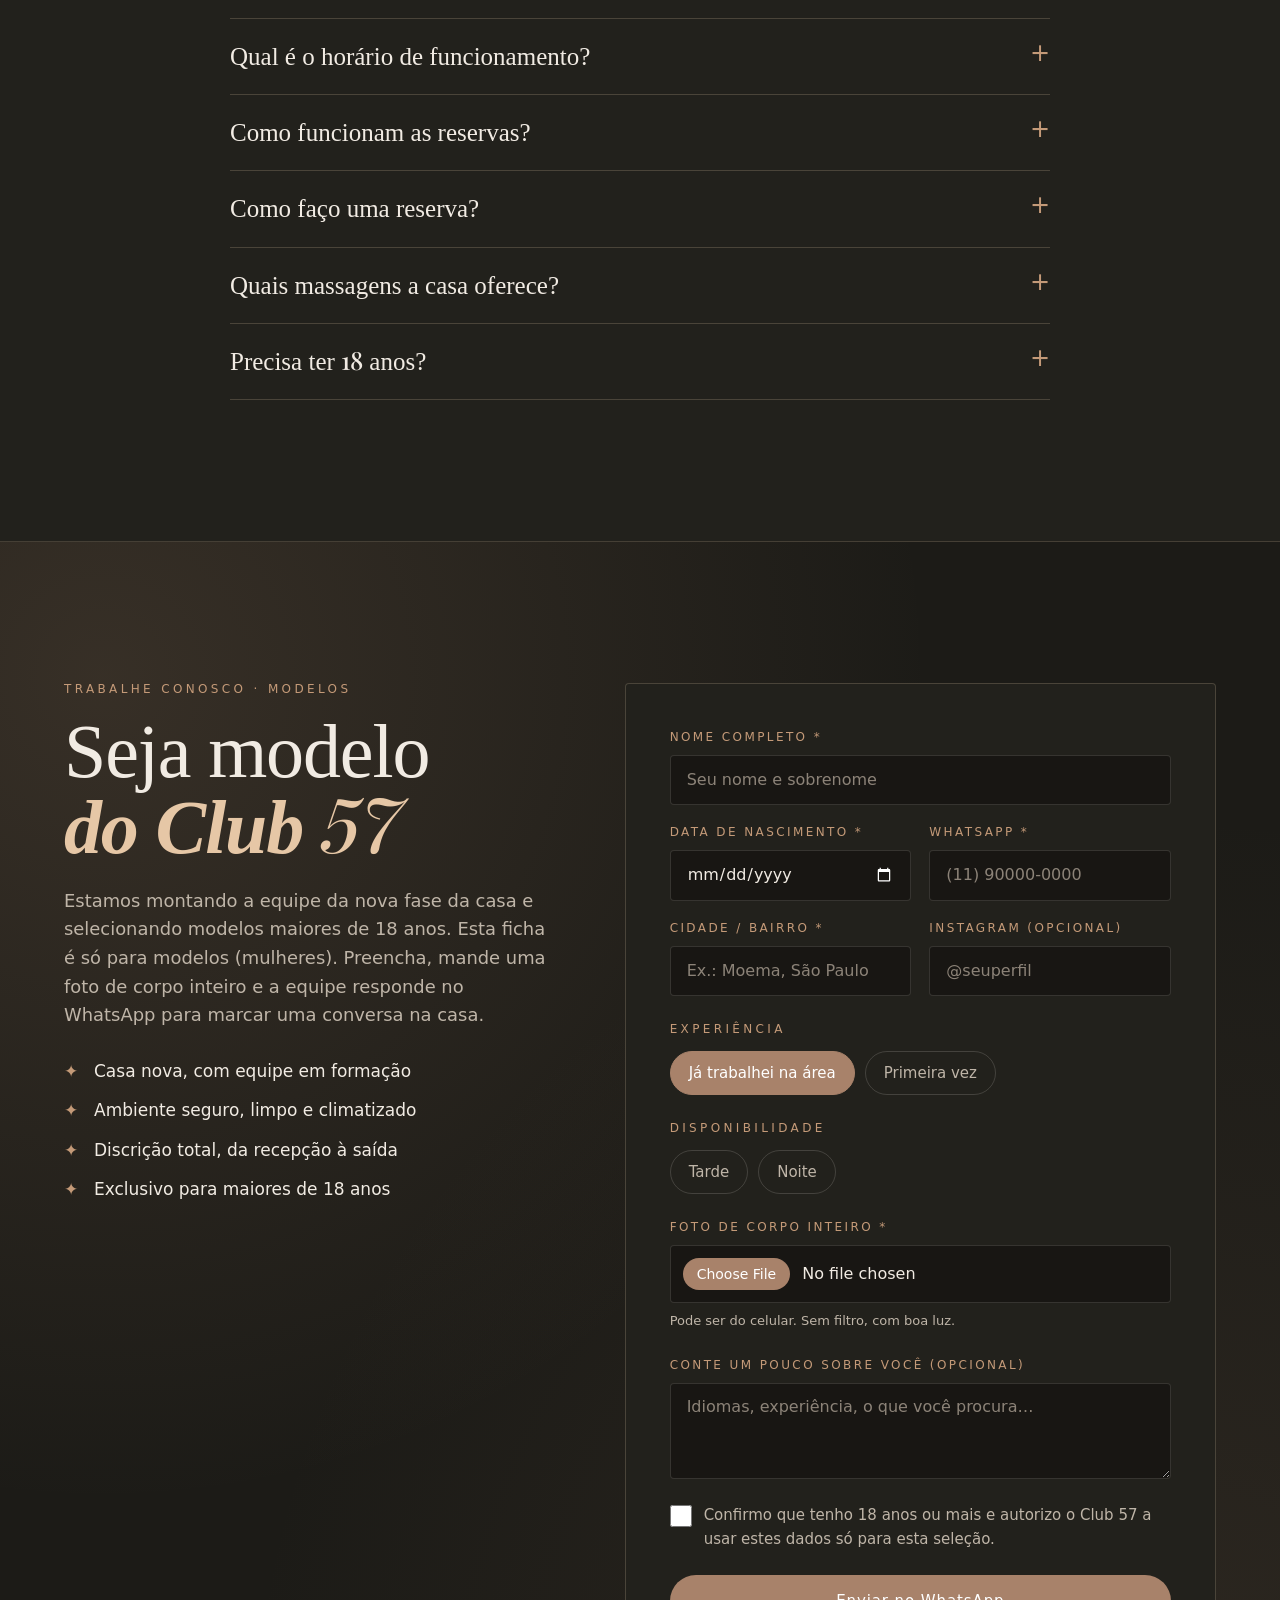
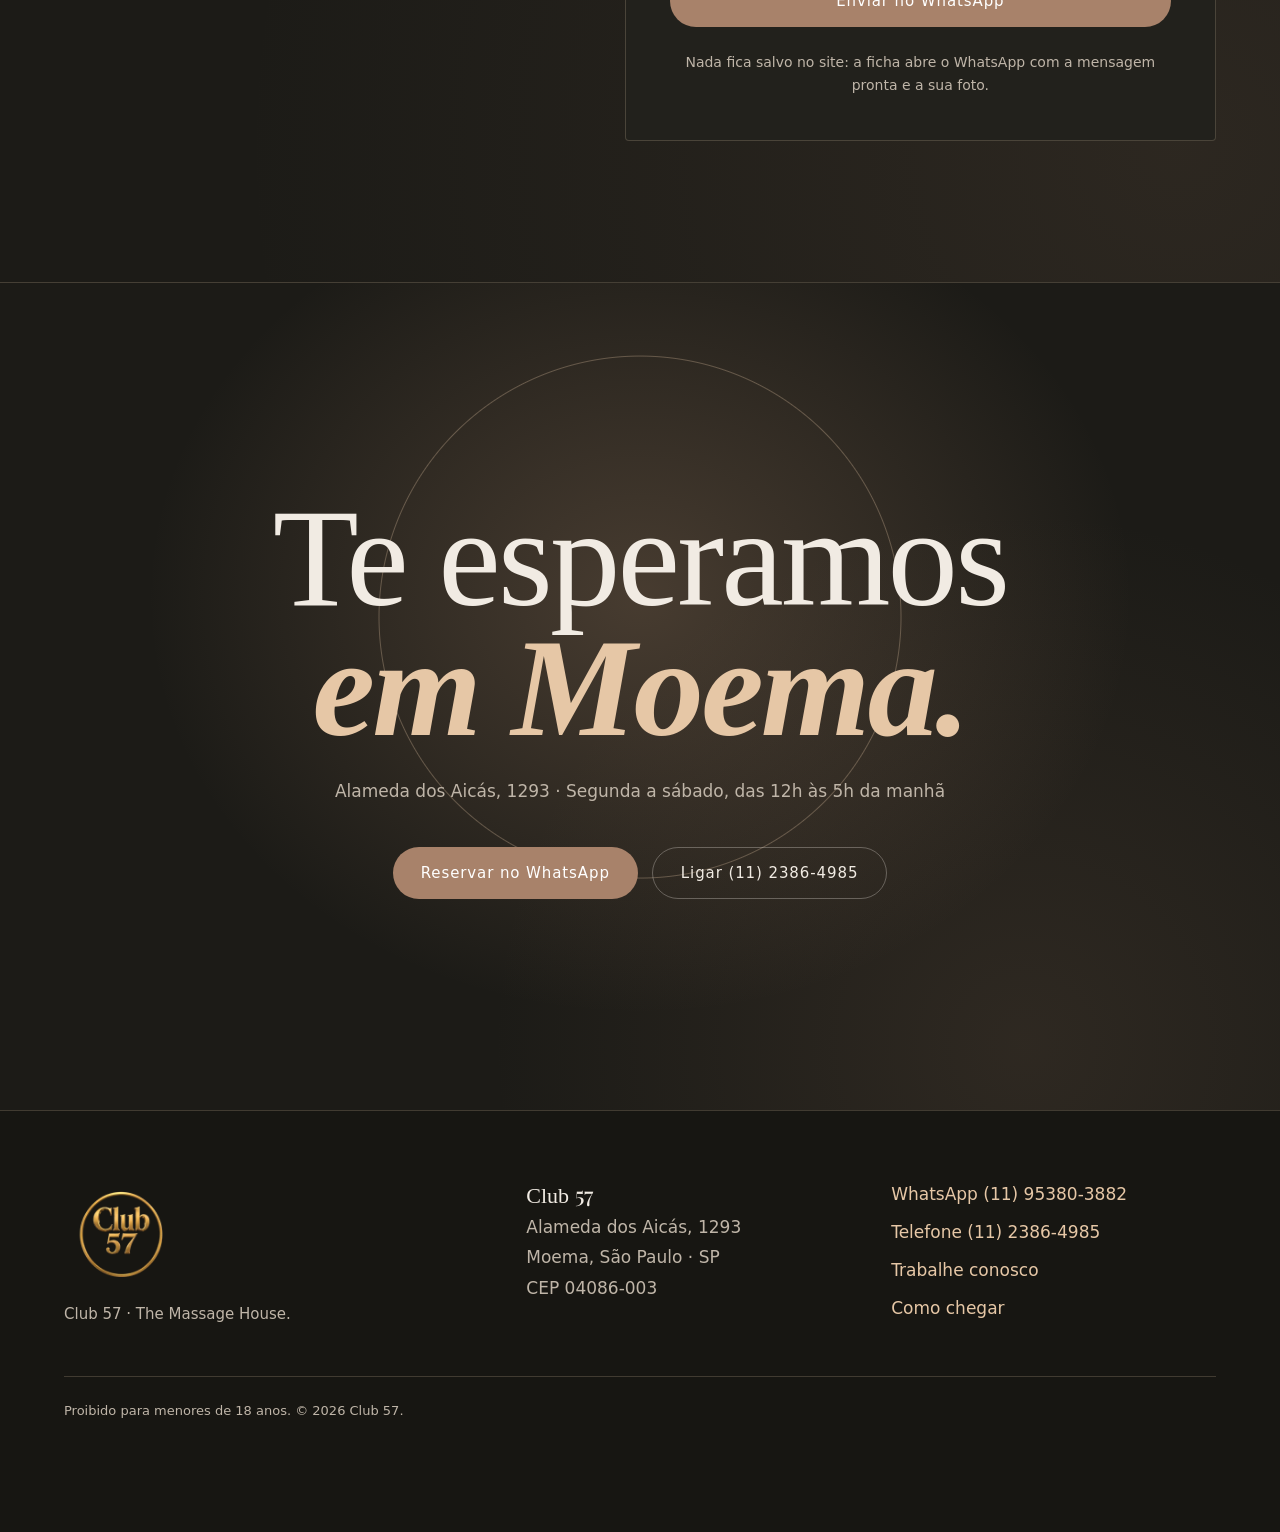
==== commit 1a93a13b: "Site com menos animações Modo calmo sempre ligado: sem intro, cursor, rolagem suave, parallax, faixa" ====
--- a/index.html
+++ b/index.html
@@ -31,7 +31,7 @@
 <link rel="preload" href="fonts/cormorant-garamond-latin-500-normal.woff2" as="font" type="font/woff2" crossorigin>
 <link rel="preload" href="fonts/jost-latin-400-normal.woff2" as="font" type="font/woff2" crossorigin>
 <link rel="preload" href="fonts/jost-latin-500-normal.woff2" as="font" type="font/woff2" crossorigin>
-<link rel="stylesheet" href="styles.css?v=23">
+<link rel="stylesheet" href="styles.css?v=24">
 
 <script type="application/ld+json">
 {
@@ -115,7 +115,7 @@
   l.rel = "preload"; l.as = "image"; l.href = "img/logo-mark.webp?v=2"; l.fetchPriority = "high";
   d.head.append(l);
 })();</script>
-<script src="main.js?v=21" defer></script>
+<script src="main.js?v=22" defer></script>
 </head>
 <body>
 
@@ -133,12 +133,6 @@
 </div>
 
 <div class="grain" aria-hidden="true"></div>
-<div class="intro" id="intro" aria-hidden="true" hidden>
-  <svg class="intro__ring" viewBox="0 0 200 200"><circle cx="100" cy="100" r="94"/></svg>
-  <img class="intro__logo" src="img/logo-mark.webp?v=2" alt="" width="240" height="234">
-  <span class="intro__streak"></span>
-</div>
-<div class="cursor" id="cursor" aria-hidden="true"><i></i><span></span></div>
 
 <a class="skip" href="#conteudo">Pular para o conteúdo</a>
 
@@ -206,24 +200,6 @@
     <a href="#massagens"><span>04</span>Sensual</a>
     <a href="#massagens"><span>05</span>Nuru</a>
   </nav>
-</section>
-
-<div class="ticker" aria-hidden="true">
-  <div class="ticker__track">
-    <span>Massagem relaxante</span><i>✦</i><span>Tântrica</span><i>✦</i><span>Sensual</span><i>✦</i><span>Nuru</span><i>✦</i><span>Tailandesa</span><i>✦</i><span>Bar &amp; drinks</span><i>✦</i><span>Música ao vivo</span><i>✦</i><span>Futebol no telão</span><i>✦</i>
-    <span>Massagem relaxante</span><i>✦</i><span>Tântrica</span><i>✦</i><span>Sensual</span><i>✦</i><span>Nuru</span><i>✦</i><span>Tailandesa</span><i>✦</i><span>Bar &amp; drinks</span><i>✦</i><span>Música ao vivo</span><i>✦</i><span>Futebol no telão</span><i>✦</i>
-  </div>
-</div>
-
-<section class="portal" id="portal" aria-label="Club 57 em Moema">
-  <div class="portal__pin">
-    <div class="portal__photo" aria-hidden="true"></div>
-    <p class="portal__num" aria-hidden="true">57</p>
-    <div class="portal__cap">
-      <p class="eyebrow">Alameda dos Aicás · Moema</p>
-      <p class="portal__line">A casa mais desejada <em>da região.</em></p>
-    </div>
-  </div>
 </section>
 
 <section class="manifesto" aria-labelledby="man-title">
@@ -358,13 +334,6 @@
     </article>
   </div>
 </section>
-
-<div class="big" aria-hidden="true">
-  <div class="big__track" id="big-track">
-    <span>Relaxe</span><i>✦</i><span class="o">Brinde</span><i>✦</i><span>Desligue</span><i>✦</i><span class="o">Viva o 57</span><i>✦</i>
-    <span>Relaxe</span><i>✦</i><span class="o">Brinde</span><i>✦</i><span>Desligue</span><i>✦</i><span class="o">Viva o 57</span><i>✦</i>
-  </div>
-</div>
 
 <section class="reserva" id="reserva" aria-labelledby="res-title">
   <div class="reserva__box reveal">
--- a/styles.css
+++ b/styles.css
@@ -978,3 +978,31 @@
 }
 .hero__kicker{max-width:none}
 @media (max-width:560px){.hero__kicker{font-size:10.5px;letter-spacing:.24em}}
+
+/* ===== v6 calmo: nada se mexe sozinho, só os efeitos de passar o mouse ===== */
+.hero__beam,.hero__orb,.hero__smoke i,.hero__candles i,.hero__streak,.hero__flow path,.stones,.orb,
+.status,.status.is-open .status__dot,.map__pin,.trab__glow,.hero__kicker,.hero__sub,.hero__actions,.hero__art,.hero__menu,
+.hero__display .ln>span,.h2 em,.final__big em,.ritual__name,.gate__box,.lightbox img{animation:none!important}
+.drop,.steam,.hero__ring::after,.hero__smoke,.hero__glow,.grain{display:none}
+.hero__art{transform:none;transition:none}
+.js .reveal{opacity:1;transform:none;transition:none}
+.js .manifesto__text .w{color:var(--text);transition:none}
+.js .manifesto__text em .w{color:var(--gold-2)}
+
+/* massagens: lista simples com linhas finas, sem prender a tela */
+.rituals.no-pin{margin:0}
+.no-pin .rituals__pin{padding:0;border:0;display:block;min-height:0}
+.no-pin .rituals__glow{display:none}
+.no-pin .rituals__stage{width:100%;max-width:1320px;margin:0 auto;justify-self:auto;text-align:left;display:block}
+.no-pin .ritual{display:grid;grid-template-columns:minmax(150px,.7fr) minmax(0,1.3fr) auto;align-items:center;gap:clamp(18px,3vw,48px);padding:clamp(26px,3vw,40px) 0;margin:0;border-top:1px solid var(--line);transform:none!important}
+.no-pin .ritual:last-child{border-bottom:1px solid var(--line)}
+.no-pin .ritual__n{grid-column:1;grid-row:1;align-self:start;margin-top:.9em}
+.no-pin .ritual__name{grid-column:1;grid-row:1;align-self:end;font-size:clamp(40px,4.6vw,66px);margin:2.2rem 0 0;padding:0}
+.no-pin .ritual__txt{grid-column:2;grid-row:1;max-width:52ch;text-shadow:none}
+.no-pin .ritual__cta{grid-column:3;grid-row:1;margin:0}
+.perks{margin-top:clamp(40px,5vw,64px)}
+@media (max-width:760px){
+  .no-pin .ritual{grid-template-columns:1fr;gap:12px}
+  .no-pin .ritual__n,.no-pin .ritual__name,.no-pin .ritual__txt,.no-pin .ritual__cta{grid-column:1;grid-row:auto;margin:0}
+  .no-pin .ritual__cta{justify-self:start;margin-top:8px}
+}
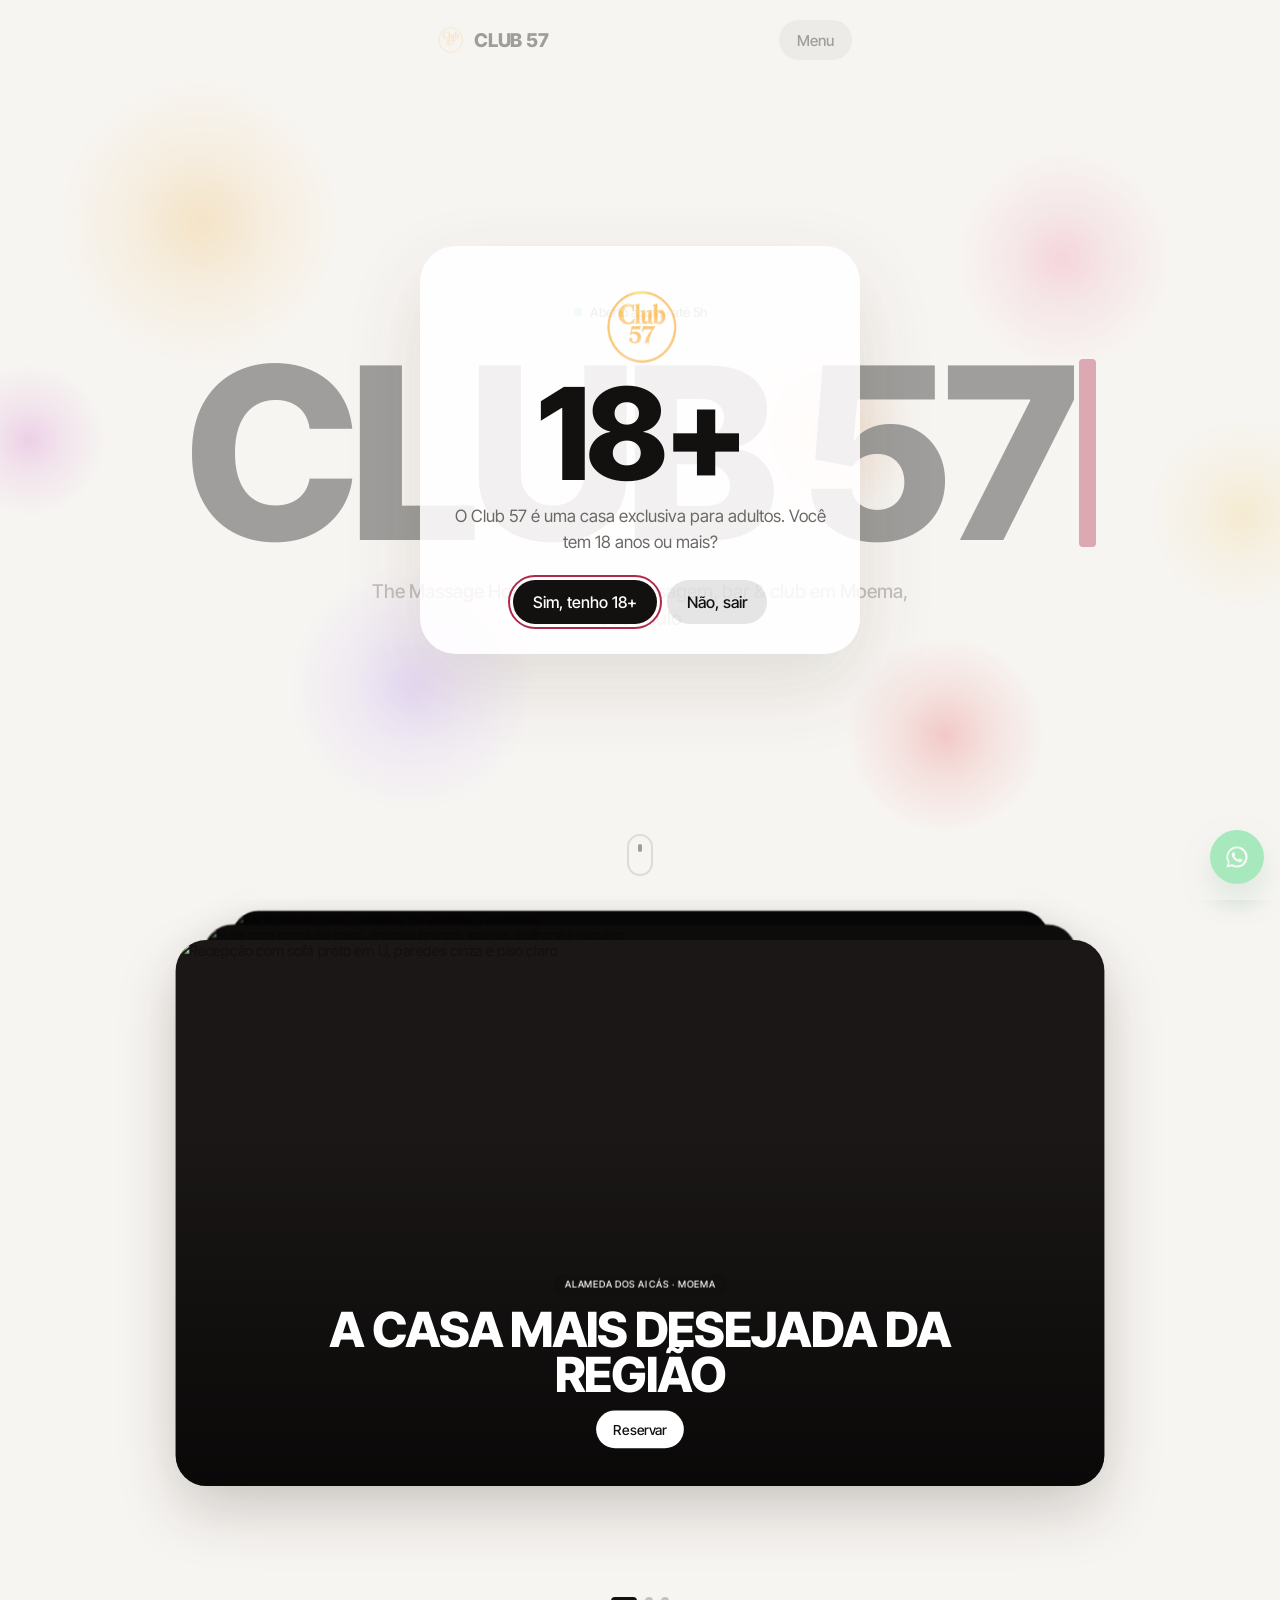
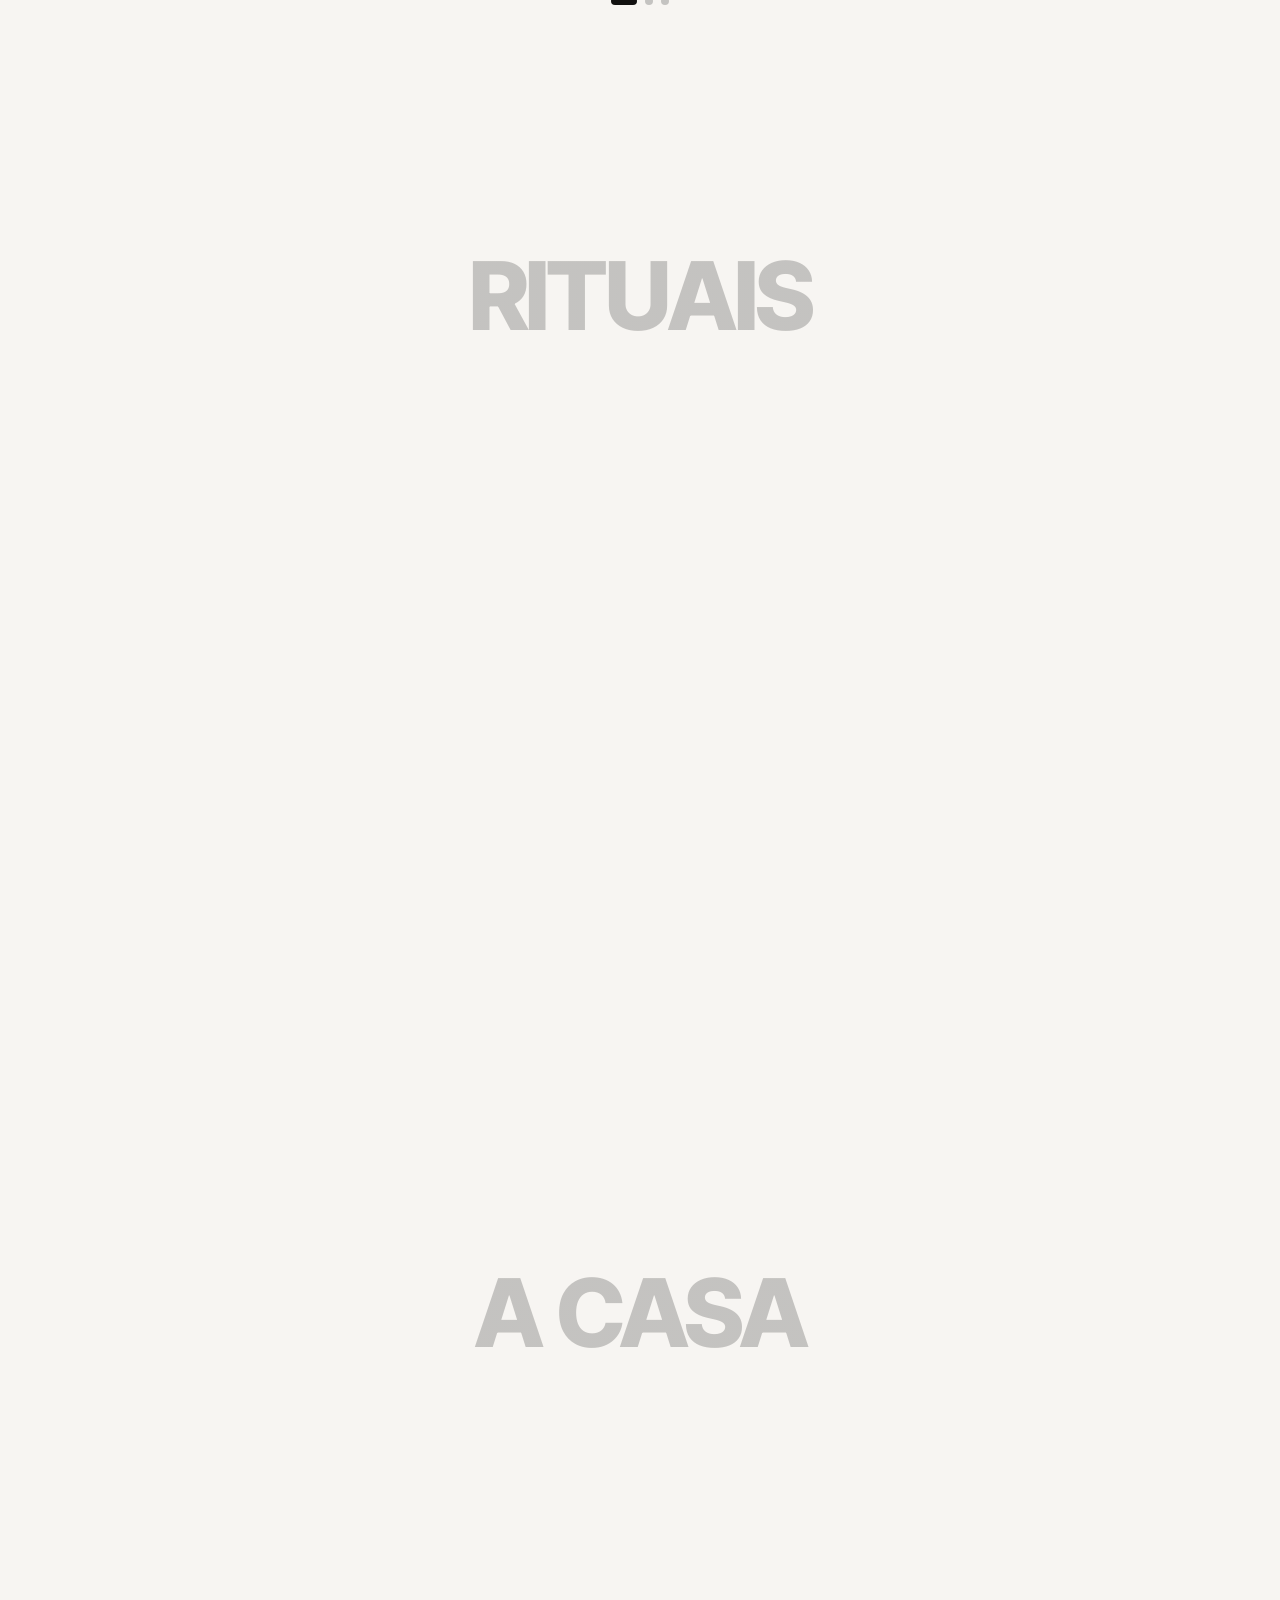
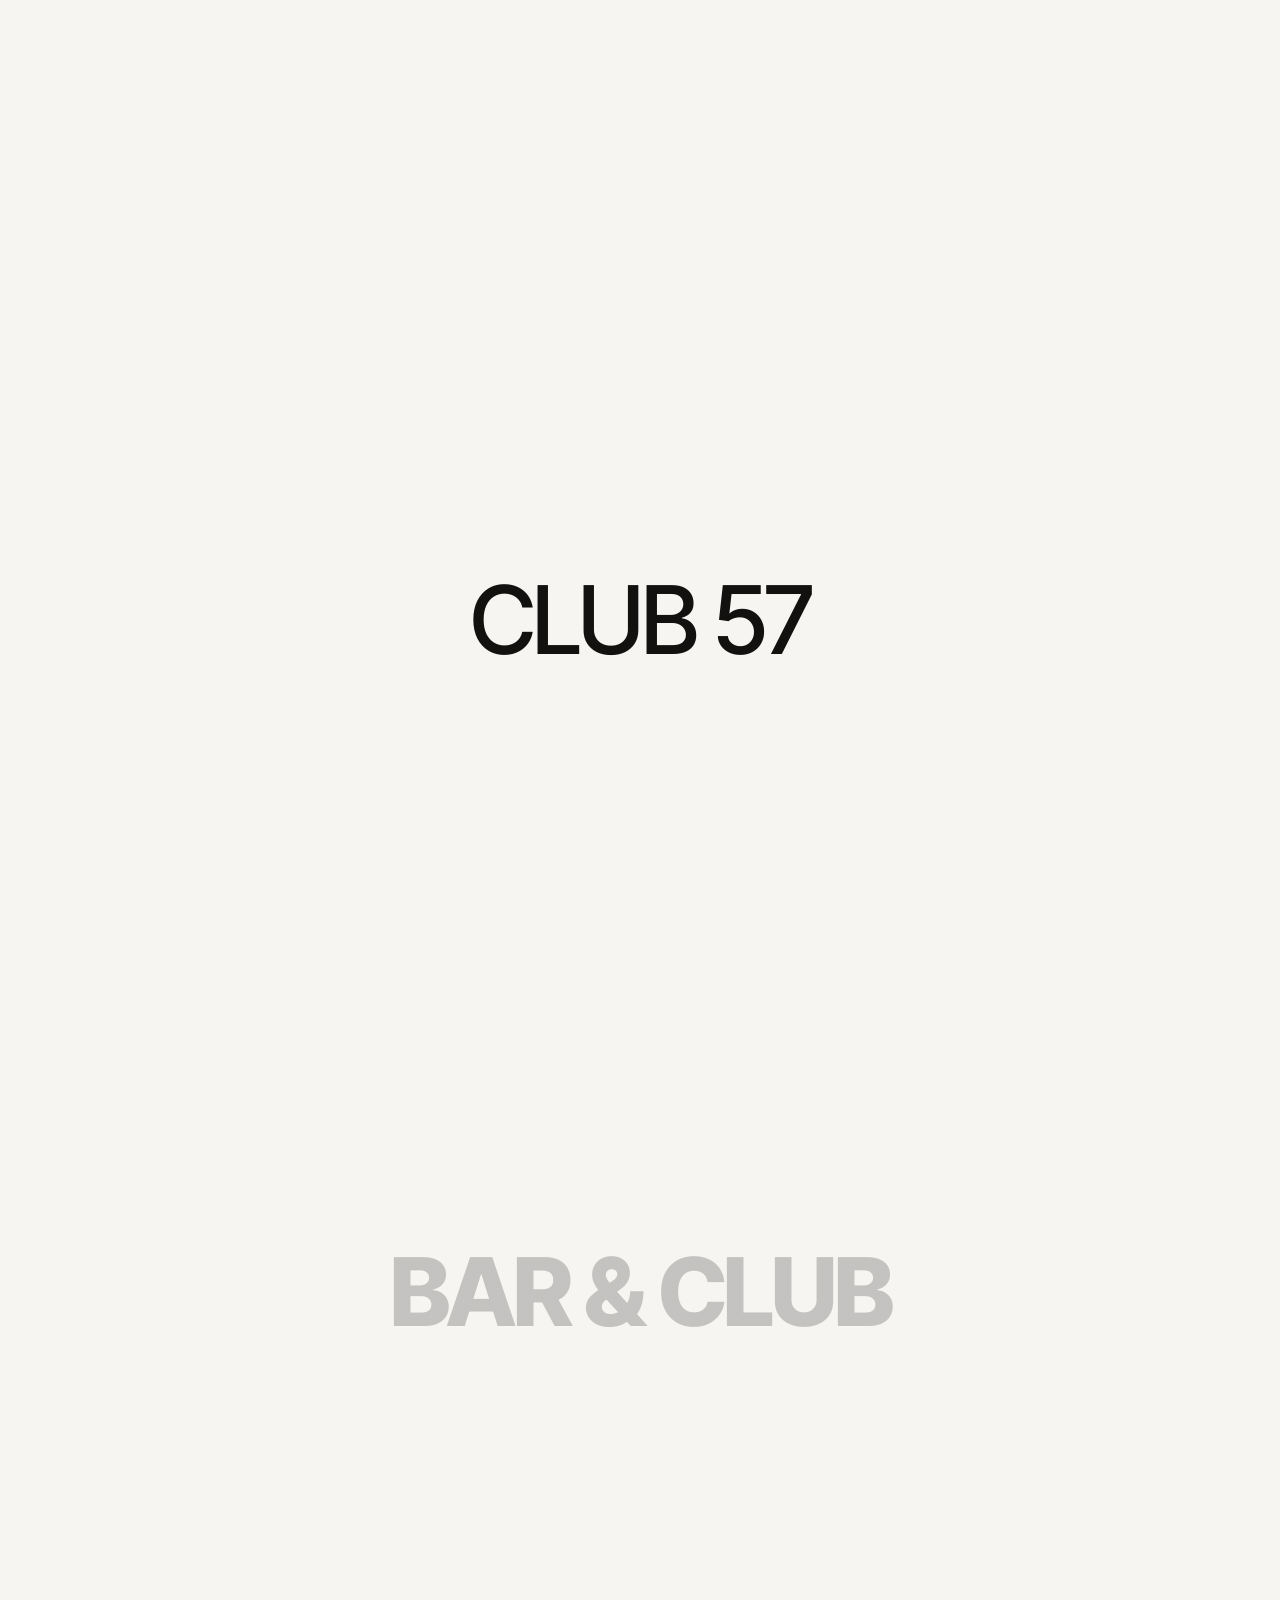
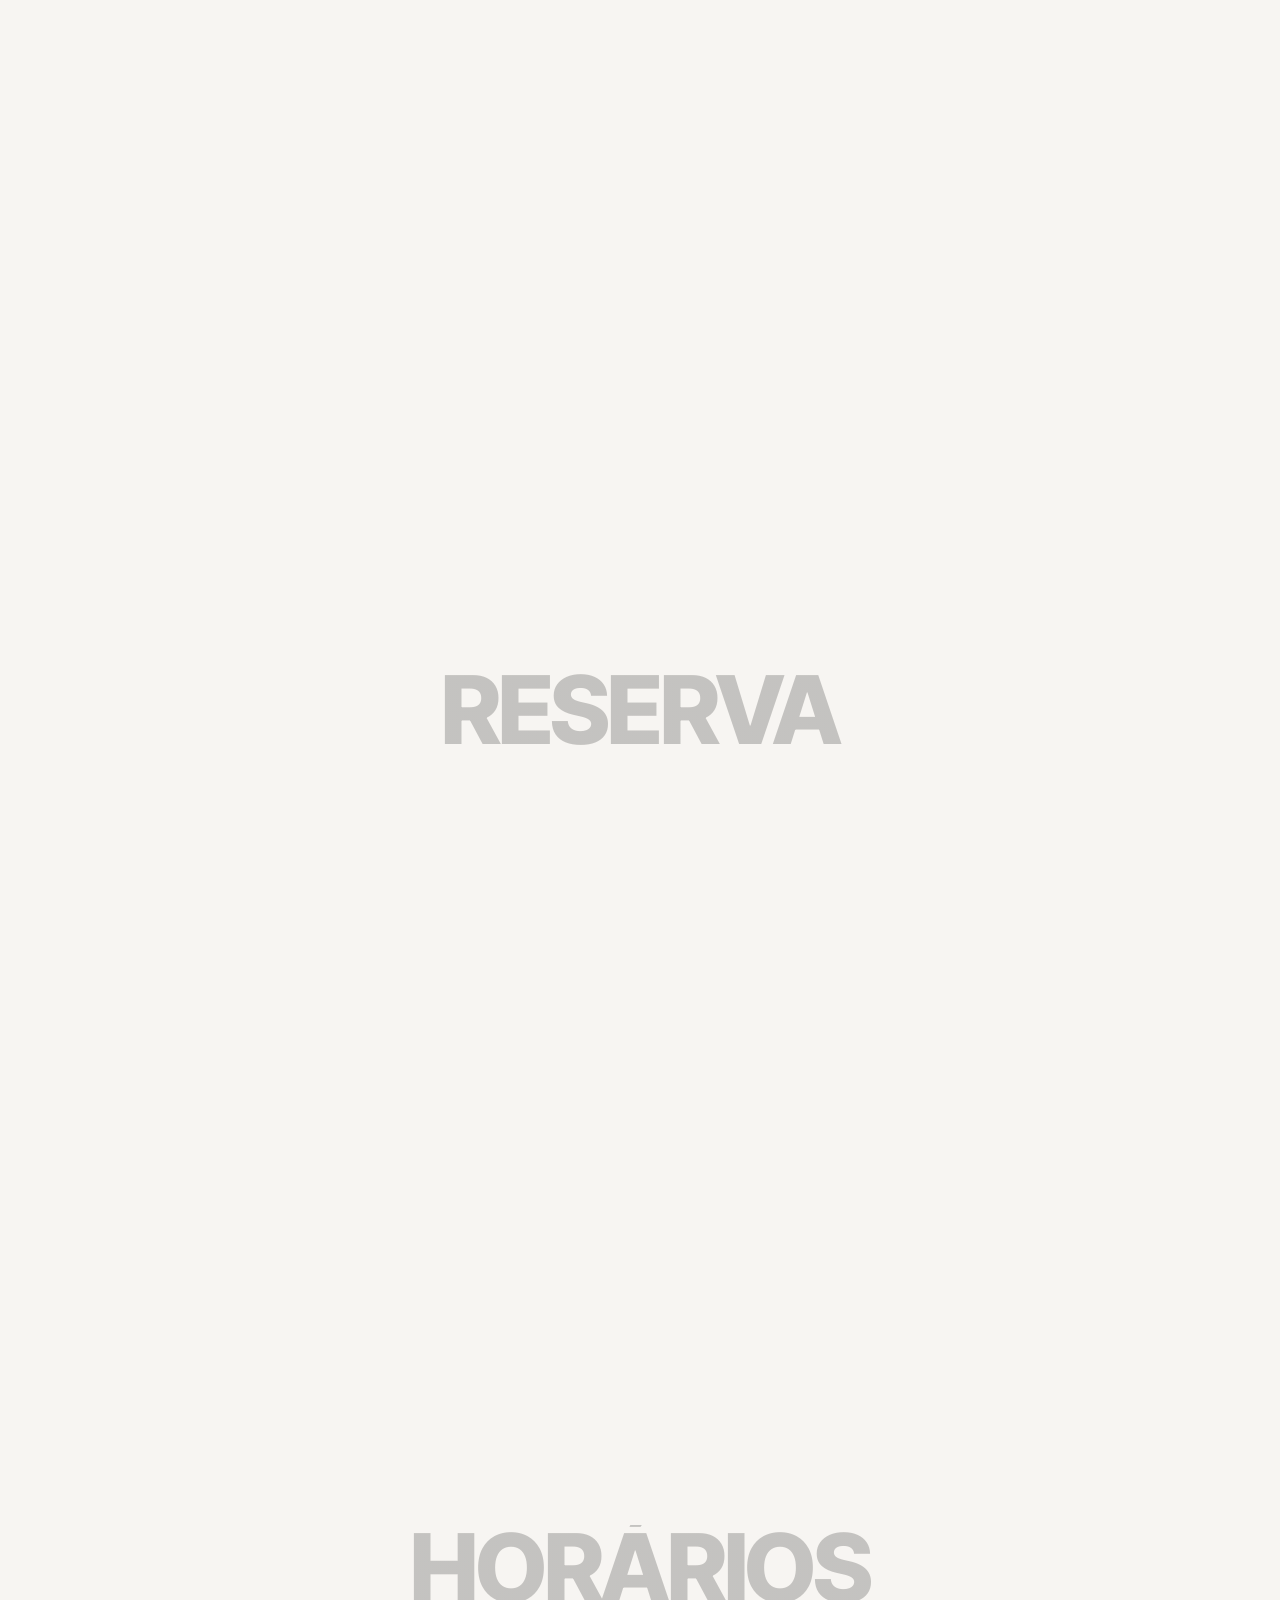
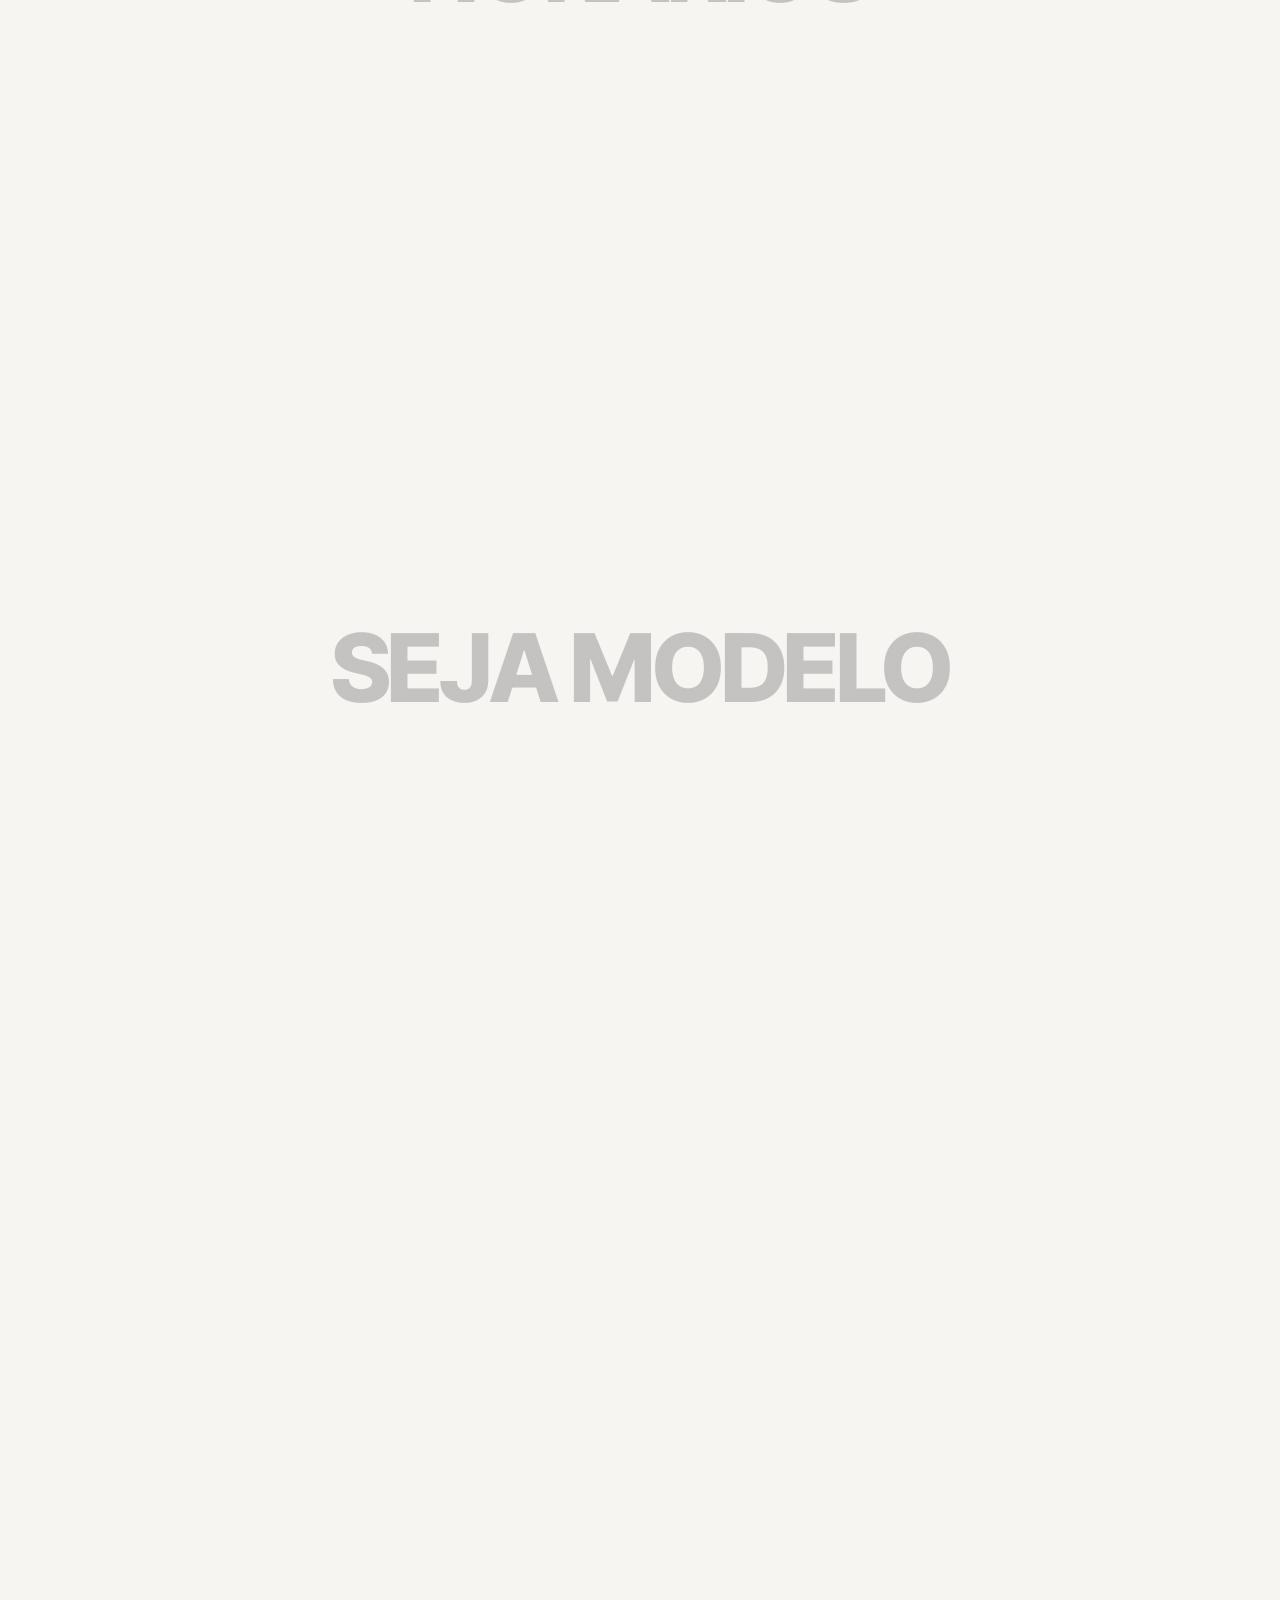
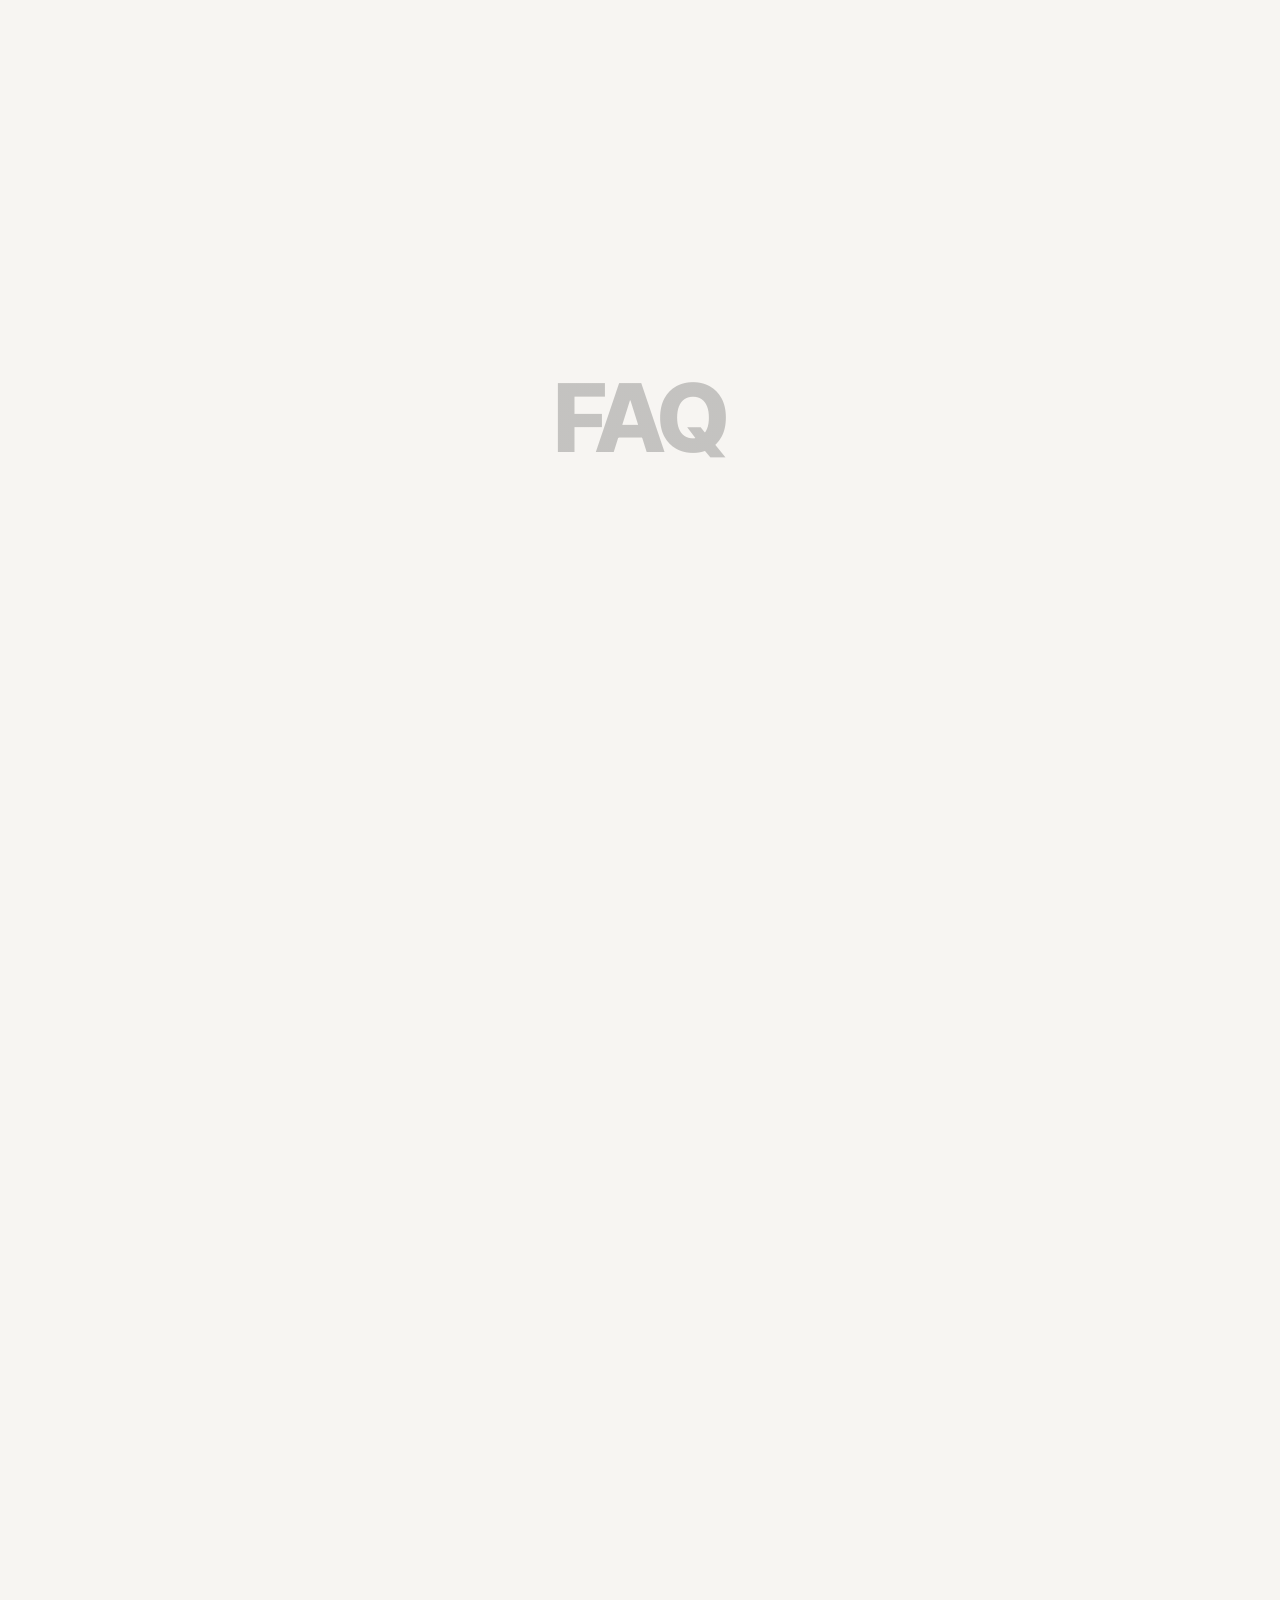
==== commit eb60c72a: "Site refeito no estilo Hï Ibiza: fundo claro com bolhas de cor, títulos gigantes, pilha de destaques" ====
--- a/index.html
+++ b/index.html
@@ -7,9 +7,9 @@
 <meta name="description" content="Massagem relaxante, tântrica, sensual, nuru e tailandesa em Moema, com bar, drinks e música ao vivo. Alameda dos Aicás, 1293. Reserve no WhatsApp.">
 <link rel="canonical" href="https://hctoliv.github.io/club-57-by-vani/">
 <meta name="robots" content="index, follow, max-image-preview:large">
-<meta name="theme-color" content="#1c1b17">
+<meta name="theme-color" content="#f7f5f2">
 <meta name="referrer" content="strict-origin-when-cross-origin">
-<meta http-equiv="Content-Security-Policy" content="default-src 'self'; img-src 'self' data:; style-src 'self'; font-src 'self'; script-src 'self' 'sha256-bVCh60mPpEvXjQGNjZWcIPO+sDW37r3NKoMSxO40NiM='; frame-src https://www.google.com; connect-src 'self'; base-uri 'self'; form-action 'none'; object-src 'none'">
+<meta http-equiv="Content-Security-Policy" content="default-src 'self'; img-src 'self' data:; style-src 'self'; font-src 'self'; script-src 'self'; frame-src https://www.google.com; connect-src 'self'; base-uri 'self'; form-action 'none'; object-src 'none'">
 <meta name="geo.region" content="BR-SP">
 <meta name="geo.placename" content="Moema, São Paulo">
 
@@ -22,16 +22,15 @@
 <meta property="og:image" content="https://hctoliv.github.io/club-57-by-vani/img/og.jpg">
 <meta property="og:image:width" content="1200">
 <meta property="og:image:height" content="630">
-<meta property="og:image:alt" content="Logo dourado do Club 57, The Massage House, sobre fundo grafite">
+<meta property="og:image:alt" content="Logo dourado do Club 57 sobre a recepção da casa">
 <meta name="twitter:card" content="summary_large_image">
 
 <link rel="icon" type="image/png" sizes="48x48" href="favicon.png?v=3">
 <link rel="apple-touch-icon" href="apple-touch-icon.png?v=3">
 <link rel="manifest" href="site.webmanifest">
-<link rel="preload" href="fonts/cormorant-garamond-latin-500-normal.woff2" as="font" type="font/woff2" crossorigin>
-<link rel="preload" href="fonts/jost-latin-400-normal.woff2" as="font" type="font/woff2" crossorigin>
-<link rel="preload" href="fonts/jost-latin-500-normal.woff2" as="font" type="font/woff2" crossorigin>
-<link rel="stylesheet" href="styles.css?v=24">
+<link rel="preload" href="fonts/inter-tight-latin-800-normal.woff2" as="font" type="font/woff2" crossorigin>
+<link rel="preload" href="fonts/inter-tight-latin-400-normal.woff2" as="font" type="font/woff2" crossorigin>
+<link rel="stylesheet" href="styles.css?v=21">
 
 <script type="application/ld+json">
 {
@@ -53,7 +52,10 @@
       "url": "https://hctoliv.github.io/club-57-by-vani/",
       "logo": "https://hctoliv.github.io/club-57-by-vani/img/icon-512.png",
       "image": [
-        "https://hctoliv.github.io/club-57-by-vani/img/og.jpg"
+        "https://hctoliv.github.io/club-57-by-vani/img/og.jpg",
+        "https://hctoliv.github.io/club-57-by-vani/img/casa-02.webp",
+        "https://hctoliv.github.io/club-57-by-vani/img/casa-06.webp",
+        "https://hctoliv.github.io/club-57-by-vani/img/casa-14.webp"
       ],
       "telephone": "+55-11-2386-4985",
       "contactPoint": {
@@ -104,245 +106,263 @@
   ]
 }
 </script>
-<script>// decide o portal 18+ antes do primeiro paint e pré-carrega o selo só quando ele vai aparecer
-(() => {
-  const d = document, h = d.documentElement;
-  h.classList.add("js");
-  let adult = false;
-  try { adult = localStorage.getItem("c57-18") === "1"; } catch (e) {}
-  if (adult) { h.classList.add("adult"); return; }
-  const l = d.createElement("link");
-  l.rel = "preload"; l.as = "image"; l.href = "img/logo-mark.webp?v=2"; l.fetchPriority = "high";
-  d.head.append(l);
-})();</script>
-<script src="main.js?v=22" defer></script>
+<script src="head.js?v=1"></script>
+<script src="main.js?v=19" defer></script>
 </head>
 <body>
 
+<!-- bolhas de cor que flutuam atrás de tudo, como no Hï Ibiza -->
+<div class="orbs" aria-hidden="true">
+  <i class="o1"></i><i class="o2"></i><i class="o3"></i><i class="o4"></i><i class="o5"></i><i class="o6"></i><i class="o7"></i>
+</div>
+
 <div class="gate" id="gate" role="dialog" aria-modal="true" aria-labelledby="gate-title">
   <div class="gate__box">
-    <img src="img/logo-mark.webp?v=2" alt="" width="240" height="234" class="gate__logo" fetchpriority="high">
-    <p class="gate__eyebrow">Conteúdo para maiores</p>
-    <h2 id="gate-title" class="gate__title">Você tem 18 anos ou mais?</h2>
-    <p class="gate__text">O Club 57 é uma casa exclusiva para adultos. Confirme pra continuar.</p>
+    <img src="img/logo-mark.webp?v=3" alt="" width="240" height="234" class="gate__logo" fetchpriority="high">
+    <h2 id="gate-title" class="gate__title">18+</h2>
+    <p class="gate__text">O Club 57 é uma casa exclusiva para adultos. Você tem 18 anos ou mais?</p>
     <div class="gate__actions">
-      <button type="button" class="btn btn--gold" id="gate-yes">Sim, tenho 18+</button>
-      <a class="btn btn--ghost" href="https://www.google.com/" rel="nofollow">Não, sair</a>
+      <button type="button" class="pill pill--dark" id="gate-yes">Sim, tenho 18+</button>
+      <a class="pill pill--soft" href="https://www.google.com/" rel="nofollow">Não, sair</a>
     </div>
   </div>
 </div>
 
-<div class="grain" aria-hidden="true"></div>
-
 <a class="skip" href="#conteudo">Pular para o conteúdo</a>
 
 <header class="nav" id="nav">
-  <a class="nav__brand" href="#topo" aria-label="Club 57, início">
-    <img src="img/logo-nav.webp?v=3" alt="" width="40" height="39">
-    <span>Club 57</span>
-  </a>
-  <nav aria-label="Principal">
-    <ul class="nav__links" id="nav-links">
-      <li><a href="#massagens">Massagens</a></li>
-      <li><a href="#casa">A casa</a></li>
-      <li><a href="#bar">Bar &amp; Club</a></li>
-      <li><a href="#horarios">Horários</a></li>
-      <li><a href="#trabalhe">Seja modelo</a></li>
-      <li><a href="#contato">Contato</a></li>
-    </ul>
-  </nav>
-  <a class="btn btn--gold btn--sm nav__cta" href="https://wa.me/5511953803882?text=Ol%C3%A1!%20Quero%20fazer%20uma%20reserva%20no%20Club%2057." target="_blank" rel="noopener">Reservar</a>
-  <button type="button" class="nav__burger" id="burger" aria-label="Abrir menu" aria-expanded="false" aria-controls="nav-links"><span></span><span></span></button>
+  <div class="nav__bar">
+    <a class="nav__brand" href="#topo" aria-label="Club 57, início">
+      <img src="img/logo-nav.webp?v=3" alt="" width="40" height="39">
+      <span>CLUB 57</span>
+    </a>
+    <button type="button" class="nav__toggle" id="menu-btn" aria-expanded="false" aria-controls="menu">Menu</button>
+  </div>
+  <div class="menu" id="menu" inert>
+   <div class="menu__in">
+    <nav aria-label="Principal">
+      <ul class="menu__links">
+        <li><a href="#massagens">Massagens</a></li>
+        <li><a href="#casa">A casa</a></li>
+        <li><a href="#bar">Bar &amp; Club</a></li>
+        <li><a href="#reserva">Reserva</a></li>
+        <li><a href="#horarios">Horários</a></li>
+        <li><a href="#trabalhe">Seja modelo</a></li>
+        <li><a href="#faq">FAQ</a></li>
+      </ul>
+    </nav>
+    <div class="menu__cards">
+      <a class="mcard ph" href="#massagens"><img src="img/modelo-01.webp" alt="" width="1400" height="1239" loading="lazy" decoding="async"><span class="tag">Ritual</span><b>Relaxante</b></a>
+      <a class="mcard ph" href="#massagens"><img src="img/modelo-03.webp" alt="" width="1011" height="1400" loading="lazy" decoding="async"><span class="tag">Ritual</span><b>Tântrica</b></a>
+      <a class="mcard ph" href="#massagens"><img src="img/modelo-05.webp" alt="" width="1049" height="1400" loading="lazy" decoding="async"><span class="tag">Ritual</span><b>Nuru</b></a>
+      <a class="mcard ph" href="#bar"><img src="img/whisky.webp" alt="" width="960" height="812" loading="lazy" decoding="async"><span class="tag">Bar</span><b>Happy hour</b></a>
+      <a class="mcard ph" href="#trabalhe"><img src="img/modelo-06.webp" alt="" width="856" height="1400" loading="lazy" decoding="async"><span class="tag">Vagas</span><b>Seja modelo</b></a>
+    </div>
+    <a class="pill pill--light menu__cta" href="https://wa.me/5511953803882?text=Ol%C3%A1!%20Quero%20fazer%20uma%20reserva%20no%20Club%2057." target="_blank" rel="noopener">Reservar no WhatsApp</a>
+   </div>
+  </div>
 </header>
 
 <main id="conteudo">
 
 <section class="hero" id="topo" aria-labelledby="hero-title">
-  <div class="hero__bg" aria-hidden="true">
-    <div class="hero__beam"></div>
-    <div class="hero__orb"></div>
-  </div>
-  <div class="hero__smoke" aria-hidden="true"><i></i><i></i><i></i></div>
-  <div class="hero__glow" aria-hidden="true"></div>
-
-  <div class="hero__grid" id="hero-inner">
-    <div class="hero__copy">
-      <p class="status" id="status"><span class="status__dot"></span><span id="status-text">Alameda dos Aicás, 1293 · Moema</span></p>
-      <h1 id="hero-title" class="hero__kicker">Casa de massagem, bar&nbsp;&amp;&nbsp;club em Moema, São Paulo</h1>
-      <p class="hero__display" aria-hidden="true"><span class="ln"><span>O toque</span></span><span class="ln"><span>que <em>desacelera.</em></span></span></p>
-      <p class="hero__sub">Óleo morno, luz baixa e mãos que sabem o que fazem. Relaxante, tântrica, sensual, nuru ou tailandesa: escolha o seu ritual e deixe o resto com a gente.</p>
-      <div class="hero__actions">
-        <a class="btn btn--gold" href="#reserva" data-magnet>Reservar minha massagem</a>
-        <a class="btn btn--ghost" href="#massagens" data-magnet>Ver os rituais</a>
+  <div class="hero__stick">
+    <p class="status" id="status"><span class="status__dot"></span><span id="status-text">Alameda dos Aicás, 1293 · Moema</span></p>
+    <p class="hero__type" aria-hidden="true"><span id="type">CLUB 57</span><i class="caret"></i></p>
+    <h1 id="hero-title" class="hero__h1">The Massage House. Casa de massagem, bar&nbsp;&amp;&nbsp;club em Moema, São Paulo</h1>
+    <a class="hero__down" href="#destaques" aria-label="Descer"><span></span></a>
+  </div>
+</section>
+
+<section class="stack" id="destaques" aria-label="Destaques da casa">
+  <div class="stack__wrap" id="stack">
+    <article class="scard is-0">
+      <img src="img/recepcao-sofas.webp" alt="Recepção com sofá preto em U, paredes cinza e piso claro" width="1600" height="1064" decoding="async">
+      <div class="scard__in">
+        <span class="tag tag--glass">Alameda dos Aicás · Moema</span>
+        <h2 class="scard__t">A casa mais desejada da região</h2>
+        <a class="pill pill--light" href="#reserva">Reservar</a>
       </div>
-    </div>
-
-    <div class="hero__art" aria-hidden="true">
-      <span class="hero__halo"></span>
-      <span class="hero__ring"></span>
-      <svg class="hero__flow" viewBox="0 0 600 600" fill="none">
-        <path d="M-20 420 C 120 330, 220 470, 330 380 S 520 260, 640 330"/>
-        <path d="M-20 455 C 140 370, 240 500, 350 410 S 520 300, 640 370"/>
-        <path d="M-20 490 C 160 410, 260 530, 370 445 S 530 340, 640 410"/>
-      </svg>
-      <div class="steam"><i></i><i></i><i></i></div>
-      <span class="drop"></span>
-      <div class="stones"><i></i><i></i><i></i><i></i></div>
-      <span class="stones__shadow"></span>
-      <p class="hero__tag">Pedras quentes · óleo morno · toque lento</p>
-    </div>
-  </div>
-
-  <nav class="hero__menu" aria-label="Massagens">
-    <a href="#massagens"><span>01</span>Relaxante</a>
-    <a href="#massagens"><span>02</span>Tailandesa</a>
-    <a href="#massagens"><span>03</span>Tântrica</a>
-    <a href="#massagens"><span>04</span>Sensual</a>
-    <a href="#massagens"><span>05</span>Nuru</a>
-  </nav>
-</section>
-
-<section class="manifesto" aria-labelledby="man-title">
-  <h2 id="man-title" class="sr">Sobre o Club 57</h2>
-  <p class="manifesto__text" id="words">O <em>Club 57</em> é massagem de verdade, bar de verdade e uma equipe linda que sabe receber. Aqui você desliga o celular, solta o corpo e vive tudo <em>no seu ritmo.</em></p>
-  <ul class="manifesto__stats">
-    <li><strong>4,7</strong><span>nota no Google<br>114 avaliações</span></li>
-    <li><strong>5</strong><span>tipos de<br>massagem</span></li>
-    <li><strong>6</strong><span>dias por semana<br>de segunda a sábado</span></li>
-  </ul>
-</section>
-
-
-<section class="massagens" id="massagens" aria-labelledby="mass-title">
-  <div class="sec-head reveal">
-    <p class="eyebrow">The Massage House</p>
-    <h2 id="mass-title" class="h2">Cinco rituais pra <em>desligar do mundo</em></h2>
-    <p class="lead">Sala climatizada, luz baixa, óleo morno e uma terapeuta só pra você. Escolha a sua e a gente cuida do resto.</p>
-  </div>
-  <div class="rituals" id="rituals">
-    <div class="rituals__pin">
-      <div class="rituals__glow" aria-hidden="true"></div>
-      <div class="rituals__orbs" aria-hidden="true">
-        <span class="orb orb--a"></span><span class="orb orb--b"></span><span class="orb orb--c"></span>
-        <span class="rituals__ring"></span>
+    </article>
+    <article class="scard is-1">
+      <img src="img/suite.webp" alt="Suíte com cama de casal, enxoval branco, toalhas, poltrona e espelho" width="1600" height="1064" loading="lazy" decoding="async">
+      <div class="scard__in">
+        <span class="tag tag--glass">The Massage House</span>
+        <h2 class="scard__t">Suítes com banheiro privativo</h2>
+        <a class="pill pill--light" href="#massagens">Ver massagens</a>
       </div>
-      <ol class="rituals__nav" aria-hidden="true"><li class="is-on">Relaxante</li><li>Tailandesa</li><li>Tântrica</li><li>Sensual</li><li>Nuru</li></ol>
-      <p class="rituals__count" aria-hidden="true"><b id="rit-n">01</b><span>/05</span></p>
-      <div class="rituals__stage">
-        <article class="ritual is-on" data-massagem="Massagem relaxante">
-          <p class="ritual__n"><span>01</span> Pra desligar</p>
-          <h3 class="ritual__name">Relaxante</h3>
-          <p class="ritual__txt">Toques lentos e firmes, do pescoço aos pés, pra soltar a tensão do dia e sair leve.</p>
-          <button type="button" class="ritual__cta">Quero essa <span aria-hidden="true">→</span></button>
-        </article>
-        <article class="ritual" data-massagem="Massagem tailandesa">
-          <p class="ritual__n"><span>02</span> Pra destravar</p>
-          <h3 class="ritual__name">Tailandesa</h3>
-          <p class="ritual__txt">Alongamentos e pressão nos pontos certos. Tradição oriental pra destravar o corpo inteiro.</p>
-          <button type="button" class="ritual__cta">Quero essa <span aria-hidden="true">→</span></button>
-        </article>
-        <article class="ritual" data-massagem="Massagem tântrica">
-          <p class="ritual__n"><span>03</span> Pra sentir</p>
-          <h3 class="ritual__name">Tântrica</h3>
-          <p class="ritual__txt">Respiração, presença e toque consciente. Uma experiência sem pressa, pra sentir cada detalhe.</p>
-          <button type="button" class="ritual__cta">Quero essa <span aria-hidden="true">→</span></button>
-        </article>
-        <article class="ritual" data-massagem="Massagem sensual">
-          <p class="ritual__n"><span>04</span> Pra provocar</p>
-          <h3 class="ritual__name">Sensual</h3>
-          <p class="ritual__txt">Clima envolvente e toque que provoca. Pra quem quer relaxar num outro nível.</p>
-          <button type="button" class="ritual__cta">Quero essa <span aria-hidden="true">→</span></button>
-        </article>
-        <article class="ritual" data-massagem="Massagem nuru">
-          <p class="ritual__n"><span>05</span> Pra se entregar</p>
-          <h3 class="ritual__name">Nuru</h3>
-          <p class="ritual__txt">Técnica japonesa com gel especial e contato corpo a corpo. Deslizante, intensa, inesquecível.</p>
-          <button type="button" class="ritual__cta">Quero essa <span aria-hidden="true">→</span></button>
-        </article>
+    </article>
+    <article class="scard is-2">
+      <img src="img/whisky.webp" alt="Bar iluminado com prateleiras de whiskies e destilados" width="960" height="812" loading="lazy" decoding="async">
+      <div class="scard__in">
+        <span class="tag tag--glass">Bar &amp; Club</span>
+        <h2 class="scard__t">Happy hour que vira noite</h2>
+        <a class="pill pill--light" href="#bar">Ver o bar</a>
       </div>
-      <div class="rituals__bar" aria-hidden="true"><i id="rit-bar"></i></div>
-    </div>
-  </div>
-  <ul class="perks reveal">
+    </article>
+  </div>
+  <div class="dots" id="stack-dots" role="tablist" aria-label="Escolher destaque">
+    <button type="button" role="tab" aria-selected="true" aria-label="Destaque 1"></button>
+    <button type="button" role="tab" aria-selected="false" aria-label="Destaque 2"></button>
+    <button type="button" role="tab" aria-selected="false" aria-label="Destaque 3"></button>
+  </div>
+</section>
+
+<section class="sec" id="massagens" aria-labelledby="mass-title">
+  <h2 id="mass-title" class="mega fill">Rituais</h2>
+  <p class="sec__lead">Sala climatizada, luz baixa, óleo morno e uma terapeuta só pra você. Escolha a sua e a gente cuida do resto.</p>
+  <div class="rail" data-rail>
+    <div class="rail__track">
+      <article class="card g1" data-massagem="Massagem relaxante">
+        <img class="card__bg" src="img/modelo-01.webp" alt="" width="1400" height="1239" loading="lazy" decoding="async">
+        <span class="tag">01 · Pra desligar</span>
+        <div class="card__foot">
+          <h3 class="card__name">Relaxante</h3>
+          <p>Toques lentos e firmes, do pescoço aos pés, pra soltar a tensão do dia e sair leve.</p>
+          <button type="button" class="pill pill--light">Quero essa</button>
+        </div>
+      </article>
+      <article class="card g2" data-massagem="Massagem tailandesa">
+        <img class="card__bg" src="img/modelo-02.webp" alt="" width="848" height="1400" loading="lazy" decoding="async">
+        <span class="tag">02 · Pra destravar</span>
+        <div class="card__foot">
+          <h3 class="card__name">Tailandesa</h3>
+          <p>Alongamentos e pressão nos pontos certos. Tradição oriental pra destravar o corpo inteiro.</p>
+          <button type="button" class="pill pill--light">Quero essa</button>
+        </div>
+      </article>
+      <article class="card g3" data-massagem="Massagem tântrica">
+        <img class="card__bg" src="img/modelo-03.webp" alt="" width="1011" height="1400" loading="lazy" decoding="async">
+        <span class="tag">03 · Pra sentir</span>
+        <div class="card__foot">
+          <h3 class="card__name">Tântrica</h3>
+          <p>Respiração, presença e toque consciente. Uma experiência sem pressa, pra sentir cada detalhe.</p>
+          <button type="button" class="pill pill--light">Quero essa</button>
+        </div>
+      </article>
+      <article class="card g4" data-massagem="Massagem sensual">
+        <img class="card__bg" src="img/modelo-04.webp" alt="" width="1005" height="1400" loading="lazy" decoding="async">
+        <span class="tag">04 · Pra provocar</span>
+        <div class="card__foot">
+          <h3 class="card__name">Sensual</h3>
+          <p>Clima envolvente e toque que provoca. Pra quem quer relaxar num outro nível.</p>
+          <button type="button" class="pill pill--light">Quero essa</button>
+        </div>
+      </article>
+      <article class="card g5" data-massagem="Massagem nuru">
+        <img class="card__bg" src="img/modelo-05.webp" alt="" width="1049" height="1400" loading="lazy" decoding="async">
+        <span class="tag">05 · Pra se entregar</span>
+        <div class="card__foot">
+          <h3 class="card__name">Nuru</h3>
+          <p>Técnica japonesa com gel especial e contato corpo a corpo. Deslizante, intensa, inesquecível.</p>
+          <button type="button" class="pill pill--light">Quero essa</button>
+        </div>
+      </article>
+    </div>
+    <div class="rail__ctrl">
+      <button type="button" class="arrow" data-dir="-1" aria-label="Anterior">←</button>
+      <div class="dots" aria-hidden="true"></div>
+      <button type="button" class="arrow" data-dir="1" aria-label="Próximo">→</button>
+    </div>
+  </div>
+  <ul class="perks">
     <li><b>Discrição total</b><span>do portão à saída</span></li>
     <li><b>Equipe treinada</b><span>linda e simpática</span></li>
     <li><b>Ambiente seguro</b><span>limpo e climatizado</span></li>
-    <li><b>Atendimento sob medida</b><span>no seu ritmo</span></li>
+    <li><b>Sob medida</b><span>no seu ritmo</span></li>
   </ul>
 </section>
 
-<section class="amb amb--duo amb--values" id="casa" aria-labelledby="casa-title">
-  <div class="amb__pin">
-    <div class="amb__track" id="gallery">
-      <div class="amb__intro reveal">
-        <p class="eyebrow">A casa</p>
-        <h2 id="casa-title" class="h2">Da recepção <em>à suíte</em></h2>
-        <p class="lead">Tudo pensado pra você chegar à vontade, desligar e sair leve.</p>
-      </div>
-      <div class="value reveal"><p class="value__n">01 · Recepção</p><h3>Discreta do portão à saída</h3><p>Você chega, é recebido com calma e segue direto pro seu momento, sem fila e sem exposição.</p></div>
-      <div class="value reveal"><p class="value__n">02 · Suítes</p><h3>Climatizadas e com banheiro</h3><p>Cama de casal, enxoval branco, toalhas e banheiro privativo pra relaxar antes e depois.</p></div>
-      <div class="value reveal"><p class="value__n">03 · Clima</p><h3>Luz baixa e óleo morno</h3><p>Ambiente silencioso, perfumado e na temperatura certa, pra o corpo soltar de verdade.</p></div>
-      <div class="value reveal"><p class="value__n">04 · Ritmo</p><h3>Sem pressa, no seu tempo</h3><p>A equipe acompanha o seu ritmo do começo ao fim. Aqui ninguém olha o relógio por você.</p></div>
-    </div>
-  </div>
-</section>
-
-<section class="bar" id="bar" aria-labelledby="bar-title">
-  <div class="bar__media bar__media--type" aria-hidden="true">
-    <span class="bar__a"></span>
-    <span class="bar__b"></span>
-    <p class="bar__word">Happy<em>hour</em><small>Whisky · gin · drinks · cerveja</small></p>
-  </div>
-  <div class="bar__copy reveal">
-    <p class="eyebrow">Bar &amp; Club</p>
-    <h2 id="bar-title" class="h2">Happy hour que <em>vira noite</em></h2>
-    <p class="lead">A melhor opção pra encontrar os amigos, ouvir boa música e curtir bons momentos com as mais belas garotas da cidade.</p>
-    <ul class="ticks">
-      <li>Whisky, gin, drinks e cerveja estupidamente gelada</li>
-      <li>Pagode, sertanejo e DJ nas noites de festa</li>
-      <li>Futebol no telão nos dias de jogo</li>
-      <li>Mesas externas no jardim</li>
+<section class="sec" id="casa" aria-labelledby="casa-title">
+  <h2 id="casa-title" class="mega fill">A casa</h2>
+  <p class="sec__lead">Uma recepção discreta pra você chegar à vontade e suítes confortáveis, com banheiro privativo, pra relaxar sem pressa.</p>
+  <div class="rail" data-rail>
+    <div class="rail__track" id="gallery">
+      <figure class="card card--photo"><button type="button" aria-label="Ampliar foto da recepção"><img src="img/recepcao-sofas.webp" alt="Recepção com sofá preto em U, paredes cinza e piso claro" width="1600" height="1064" loading="lazy" decoding="async"></button><figcaption><span class="tag tag--glass">01</span><b>Recepção</b></figcaption></figure>
+      <figure class="card card--photo"><button type="button" aria-label="Ampliar foto da suíte"><img src="img/suite.webp" alt="Suíte com cama de casal, enxoval branco, toalhas, poltrona e espelho" width="1600" height="1064" loading="lazy" decoding="async"></button><figcaption><span class="tag tag--glass">02</span><b>Suíte</b></figcaption></figure>
+      <figure class="card card--photo"><button type="button" aria-label="Ampliar foto do quarto"><img src="img/casa-14.webp" alt="Quarto com cama de casal arrumada, enxoval branco e espelho" width="1040" height="650" loading="lazy" decoding="async"></button><figcaption><span class="tag tag--glass">03</span><b>Quarto</b></figcaption></figure>
+      <figure class="card card--photo"><button type="button" aria-label="Ampliar foto da cama de casal"><img src="img/jardim.webp" alt="Cama de casal do quarto com toalhas dobradas" width="843" height="474" loading="lazy" decoding="async"></button><figcaption><span class="tag tag--glass">04</span><b>Cama de casal</b></figcaption></figure>
+      <figure class="card card--photo"><button type="button" aria-label="Ampliar foto do banheiro da suíte"><img src="img/casa-15.webp" alt="Banheiro da suíte com pia de cuba dourada sobre bancada de madeira e espelho redondo" width="640" height="800" loading="lazy" decoding="async"></button><figcaption><span class="tag tag--glass">05</span><b>Banheiro</b></figcaption></figure>
+    </div>
+    <div class="rail__ctrl">
+      <button type="button" class="arrow" data-dir="-1" aria-label="Anterior">←</button>
+      <div class="dots" aria-hidden="true"></div>
+      <button type="button" class="arrow" data-dir="1" aria-label="Próximo">→</button>
+    </div>
+  </div>
+</section>
+
+<section class="sec about" aria-labelledby="about-title">
+  <h2 id="about-title" class="mega mega--mid">Club 57</h2>
+  <div class="about__txt">
+    <p><b>Club 57. The Massage House.</b></p>
+    <p>O Club 57 é massagem de verdade, bar de verdade e uma equipe linda que sabe receber.</p>
+    <p>Aqui você desliga o celular, solta o corpo e vive tudo no seu ritmo. Começa com uma massagem, termina com um drink gelado e música boa, pertinho de Indianópolis e Campo Belo.</p>
+    <ul class="stats">
+      <li><strong>4,7</strong><span>nota no Google, 114 avaliações</span></li>
+      <li><strong>5</strong><span>tipos de massagem</span></li>
+      <li><strong>6</strong><span>dias por semana, de segunda a sábado</span></li>
     </ul>
-  </div>
-</section>
-
-<section class="extras" id="bar-extras" aria-labelledby="extras-title">
-  <div class="sec-head reveal">
-    <p class="eyebrow">Bar &amp; Club</p>
-    <h2 id="extras-title" class="h2">Bilhar, camarote <em>e DJ</em></h2>
-  </div>
-  <div class="extras__grid">
-    <article class="xcard xcard--text reveal">
-      <div class="xcard__mark" aria-hidden="true">8</div>
-      <div class="xcard__body"><p class="xcard__tag">🎱 Bilhar</p><h3>Mesa de bilhar no salão</h3><p>Uma partida entre amigos enquanto o drink gela. A mesa fica no salão, pertinho do bar e do telão.</p></div>
-    </article>
-    <article class="xcard xcard--feature reveal">
-      <div class="xcard__body"><p class="xcard__tag">🥂 Camarote</p><h3>Seu espaço reservado na casa</h3>
-        <p>O camarote é pra quem quer viver a noite com mais privacidade e conforto: um espaço só seu, com sofá amplo, mesa reservada e atendimento do bar sem sair do lugar.</p>
-        <ul class="ticks xcard__ticks">
-          <li>Privacidade pra você e seus convidados</li>
-          <li>Sofá confortável e mesa garantida durante toda a visita</li>
-          <li>Bebidas servidas direto no camarote</li>
-          <li>Ideal pra aniversários, despedidas e comemorações</li>
-        </ul>
-        <a class="btn btn--gold btn--sm" href="https://wa.me/5511953803882?text=Ol%C3%A1!%20Quero%20saber%20sobre%20o%20camarote%20do%20Club%2057." target="_blank" rel="noopener">Reservar o camarote</a>
-      </div>
-    </article>
-    <article class="xcard xcard--text reveal">
-      <div class="xcard__mark" aria-hidden="true">DJ</div>
-      <div class="xcard__body"><p class="xcard__tag">🎧 DJ</p><h3>Som ao vivo nas noites de festa</h3><p>DJ comandando a pista com pagode, sertanejo e os hits do momento. A música sobe, a casa anima e a noite rende.</p></div>
-    </article>
-  </div>
-</section>
-
-<section class="reserva" id="reserva" aria-labelledby="res-title">
-  <div class="reserva__box reveal">
-    <p class="eyebrow">Reserva em 20 segundos</p>
-    <h2 id="res-title" class="h2">Monte e mande <em>no WhatsApp</em></h2>
-    <form class="rform" id="rform" novalidate>
+    <a class="pill pill--gold" href="https://wa.me/5511953803882?text=Ol%C3%A1!%20Quero%20saber%20mais%20sobre%20o%20Club%2057." target="_blank" rel="noopener">Falar com a casa</a>
+  </div>
+</section>
+
+<section class="sec" id="bar" aria-labelledby="bar-title">
+  <h2 id="bar-title" class="mega fill">Bar &amp; Club</h2>
+  <p class="sec__lead">A melhor opção pra encontrar os amigos, ouvir boa música e curtir bons momentos com as mais belas garotas da cidade. Futebol no telão nos dias de jogo e mesas externas no jardim.</p>
+  <div class="rail" data-rail>
+    <div class="rail__track">
+      <article class="card card--media">
+        <div class="card__img"><img src="img/whisky.webp" alt="Bar iluminado com prateleiras de whiskies e destilados" width="960" height="812" loading="lazy" decoding="async"><span class="tag tag--glass">Bar</span></div>
+        <h3>Whisky, gin e destilados</h3>
+        <p>Prateleira cheia e dose bem servida, do happy hour até a madrugada.</p>
+        <a class="pill pill--accent" href="https://wa.me/5511953803882?text=Ol%C3%A1!%20Quero%20reservar%20uma%20mesa%20no%20bar%20do%20Club%2057." target="_blank" rel="noopener">Reservar mesa</a>
+      </article>
+      <article class="card card--media">
+        <div class="card__img"><img src="img/cerveja.webp" alt="Balcão do bar com prateleiras de bebidas e taças" width="960" height="756" loading="lazy" decoding="async"><span class="tag tag--glass">Drinks</span></div>
+        <h3>Drinks e cerveja gelada</h3>
+        <p>Drink feito na hora e cerveja estupidamente gelada no balcão.</p>
+        <a class="pill pill--accent" href="https://wa.me/5511953803882?text=Ol%C3%A1!%20Quero%20reservar%20uma%20mesa%20no%20bar%20do%20Club%2057." target="_blank" rel="noopener">Reservar mesa</a>
+      </article>
+      <article class="card card--media">
+        <div class="card__img"><img src="img/casa-10.webp" alt="Mesa de bilhar com tecido azul no salão do Club 57" width="1040" height="650" loading="lazy" decoding="async"><span class="tag tag--glass">Bilhar</span></div>
+        <h3>Mesa de bilhar no salão</h3>
+        <p>Uma partida entre amigos enquanto o drink gela, pertinho do bar e do telão.</p>
+        <a class="pill pill--accent" href="https://wa.me/5511953803882?text=Ol%C3%A1!%20Quero%20reservar%20uma%20mesa%20no%20bar%20do%20Club%2057." target="_blank" rel="noopener">Reservar mesa</a>
+      </article>
+      <article class="card card--media">
+        <div class="card__img g3"><b class="card__big">CAMA<br>ROTE</b><span class="tag tag--glass">Privativo</span></div>
+        <h3>Seu espaço reservado na casa</h3>
+        <p>Sofá amplo, mesa garantida e bebidas servidas direto no camarote. Ideal pra aniversários, despedidas e comemorações.</p>
+        <a class="pill pill--accent" href="https://wa.me/5511953803882?text=Ol%C3%A1!%20Quero%20saber%20sobre%20o%20camarote%20do%20Club%2057." target="_blank" rel="noopener">Reservar o camarote</a>
+      </article>
+      <article class="card card--media">
+        <div class="card__img"><img src="img/dj.webp" alt="Cabine de DJ com toca-discos e mixer sob luz rosa" width="1920" height="917" loading="lazy" decoding="async"><span class="tag tag--glass">DJ</span></div>
+        <h3>Som ao vivo nas noites de festa</h3>
+        <p>DJ comandando a pista com pagode, sertanejo e os hits do momento.</p>
+        <a class="pill pill--accent" href="https://wa.me/5511953803882?text=Ol%C3%A1!%20Qual%20a%20programa%C3%A7%C3%A3o%20desta%20semana%20no%20Club%2057%3F" target="_blank" rel="noopener">Ver programação</a>
+      </article>
+    </div>
+    <div class="rail__ctrl">
+      <button type="button" class="arrow" data-dir="-1" aria-label="Anterior">←</button>
+      <div class="dots" aria-hidden="true"></div>
+      <button type="button" class="arrow" data-dir="1" aria-label="Próximo">→</button>
+    </div>
+  </div>
+</section>
+
+<section class="sec" id="reserva" aria-labelledby="res-title">
+  <h2 id="res-title" class="mega fill">Reserva</h2>
+  <div class="panel">
+    <div class="panel__media">
+      <img src="img/suite.webp" alt="" width="1600" height="1064" loading="lazy" decoding="async">
+      <p class="panel__big">Monte e mande no WhatsApp</p>
+    </div>
+    <form class="panel__form rform" id="rform" novalidate>
+      <p class="panel__kicker">Reserva em 20 segundos. As reservas são feitas só no período diurno, das 12h às 20h59, e a equipe confirma pelo WhatsApp.</p>
       <fieldset>
         <legend>Massagem</legend>
-        <div class="chips" id="chips-m">
+        <div class="chips">
           <label><input type="radio" name="m" value="Massagem relaxante" checked><span>Relaxante</span></label>
           <label><input type="radio" name="m" value="Massagem tailandesa"><span>Tailandesa</span></label>
           <label><input type="radio" name="m" value="Massagem tântrica"><span>Tântrica</span></label>
@@ -363,68 +383,55 @@
         </div>
       </fieldset>
       <p class="rform__preview" id="preview" aria-live="polite"></p>
-      <button type="submit" class="btn btn--gold btn--block">Enviar no WhatsApp</button>
+      <button type="submit" class="pill pill--accent pill--block">Enviar no WhatsApp</button>
     </form>
   </div>
 </section>
 
-<section class="horarios" id="horarios" aria-labelledby="hor-title">
-  <div class="horarios__copy reveal">
-    <p class="eyebrow">Horários</p>
-    <h2 id="hor-title" class="h2">Aberto de <em>segunda a sábado</em></h2>
-    <table class="hours" id="hours">
-      <caption class="sr">Horário de funcionamento do Club 57</caption>
-      <tbody>
-        <tr data-d="1"><th scope="row">Segunda</th><td>12h às 5h</td></tr>
-        <tr data-d="2"><th scope="row">Terça</th><td>12h às 5h</td></tr>
-        <tr data-d="3"><th scope="row">Quarta</th><td>12h às 5h</td></tr>
-        <tr data-d="4"><th scope="row">Quinta</th><td>12h às 5h</td></tr>
-        <tr data-d="5"><th scope="row">Sexta</th><td>12h às 5h</td></tr>
-        <tr data-d="6"><th scope="row">Sábado</th><td>12h às 5h</td></tr>
-        <tr data-d="0"><th scope="row">Domingo</th><td>Fechado</td></tr>
-      </tbody>
-    </table>
-  </div>
-  <div class="map reveal" id="map">
-    <button type="button" class="map__load" id="map-load">
-      <span class="map__pin" aria-hidden="true"></span>
-      <b>Alameda dos Aicás, 1293</b>
-      <span>Moema, São Paulo · SP · 04086-003</span>
-      <span class="map__hint">Toque pra carregar o mapa</span>
-    </button>
-  </div>
-</section>
-
-<section class="faq" id="faq" aria-labelledby="faq-title">
-  <div class="sec-head reveal">
-    <p class="eyebrow">Perguntas frequentes</p>
-    <h2 id="faq-title" class="h2">Antes de <em>vir</em></h2>
-  </div>
-  <div class="faq__list reveal">
-    <details><summary>Onde fica o Club 57?</summary><p>Na Alameda dos Aicás, 1293, em Moema, São Paulo (SP), CEP 04086-003. Pertinho de Indianópolis e Campo Belo.</p></details>
-    <details><summary>Qual é o horário de funcionamento?</summary><p>A casa funciona de segunda-feira a sábado, das 12h às 5h da manhã.</p></details>
-    <details><summary>Como funcionam as reservas?</summary><p>As reservas são realizadas exclusivamente no período diurno. Horário para reservas: das 12h às 20h59.</p></details>
-    <details><summary>Como faço uma reserva?</summary><p>Pelo WhatsApp (11) 95380-3882 ou pelo telefone (11) 2386-4985. Você escolhe a massagem e o horário e a equipe confirma.</p></details>
-    <details><summary>Quais massagens a casa oferece?</summary><p>Massagem relaxante, tailandesa, tântrica, sensual e nuru.</p></details>
-    <details><summary>Precisa ter 18 anos?</summary><p>Sim. A entrada e os serviços são exclusivos para maiores de 18 anos.</p></details>
-  </div>
-</section>
-
-<section class="trab" id="trabalhe" aria-labelledby="trab-title">
-  <div class="trab__glow" aria-hidden="true"></div>
-  <div class="trab__grid">
-    <div class="trab__intro reveal">
-      <p class="eyebrow">Trabalhe conosco · Modelos</p>
-      <h2 id="trab-title" class="h2">Seja modelo <em>do Club 57</em></h2>
-      <p class="lead">Estamos montando a equipe da nova fase da casa e selecionando modelos maiores de 18 anos. Esta ficha é só para modelos (mulheres). Preencha, mande uma foto de corpo inteiro e a equipe responde no WhatsApp para marcar uma conversa na casa.</p>
-      <ul class="ticks trab__ticks">
+<section class="sec" id="horarios" aria-labelledby="hor-title">
+  <h2 id="hor-title" class="mega fill">Horários</h2>
+  <div class="duo">
+    <div class="box">
+      <table class="hours" id="hours">
+        <caption class="sr">Horário de funcionamento do Club 57</caption>
+        <tbody>
+          <tr data-d="1"><th scope="row">Segunda</th><td>12h às 5h</td></tr>
+          <tr data-d="2"><th scope="row">Terça</th><td>12h às 5h</td></tr>
+          <tr data-d="3"><th scope="row">Quarta</th><td>12h às 5h</td></tr>
+          <tr data-d="4"><th scope="row">Quinta</th><td>12h às 5h</td></tr>
+          <tr data-d="5"><th scope="row">Sexta</th><td>12h às 5h</td></tr>
+          <tr data-d="6"><th scope="row">Sábado</th><td>12h às 5h</td></tr>
+          <tr data-d="0"><th scope="row">Domingo</th><td>Fechado</td></tr>
+        </tbody>
+      </table>
+    </div>
+    <div class="box map" id="map">
+      <button type="button" class="map__load" id="map-load">
+        <span class="map__pin" aria-hidden="true"></span>
+        <b>Alameda dos Aicás, 1293</b>
+        <span>Moema, São Paulo · SP · 04086-003</span>
+        <span class="pill pill--dark">Carregar o mapa</span>
+      </button>
+    </div>
+  </div>
+</section>
+
+<section class="sec" id="trabalhe" aria-labelledby="trab-title">
+  <h2 id="trab-title" class="mega fill">Seja modelo</h2>
+  <p class="sec__lead">Estamos montando a equipe da nova fase da casa e selecionando modelos maiores de 18 anos.</p>
+  <div class="panel">
+    <div class="panel__media panel__media--tall">
+      <img src="img/modelo-06.webp" alt="Modelo do Club 57 de macacão preto, de costas, no salão da casa" width="856" height="1400" loading="lazy" decoding="async">
+      <p class="panel__big">Seja modelo do Club 57</p>
+      <ul class="panel__ticks">
         <li>Casa nova, com equipe em formação</li>
         <li>Ambiente seguro, limpo e climatizado</li>
         <li>Discrição total, da recepção à saída</li>
         <li>Exclusivo para maiores de 18 anos</li>
       </ul>
     </div>
-    <form class="tform reveal" id="tform" novalidate>
+    <form class="panel__form tform" id="tform" novalidate>
+      <p class="panel__kicker">Esta ficha é só para modelos (mulheres) maiores de 18 anos. Preencha, mande uma foto de corpo inteiro e a equipe responde no WhatsApp para marcar uma conversa na casa.</p>
       <div class="tform__row">
         <label class="field field--full">
           <span>Nome completo *</span>
@@ -475,48 +482,56 @@
         <span>Confirmo que tenho 18 anos ou mais e autorizo o Club 57 a usar estes dados só para esta seleção.</span>
       </label>
       <p class="tform__err" id="terr" role="alert" hidden></p>
-      <button type="submit" class="btn btn--gold btn--block">Enviar no WhatsApp</button>
+      <button type="submit" class="pill pill--accent pill--block">Enviar no WhatsApp</button>
       <p class="tform__note" id="tnote">Nada fica salvo no site: a ficha abre o WhatsApp com a mensagem pronta e a sua foto.</p>
     </form>
   </div>
 </section>
 
-<section class="final" aria-labelledby="final-title">
-  <div class="final__media" aria-hidden="true"></div>
-  <div class="final__in">
-    <h2 id="final-title" class="final__big">Te esperamos <em>em Moema.</em></h2>
-    <p class="final__addr">Alameda dos Aicás, 1293 · Segunda a sábado, das 12h às 5h da manhã</p>
-    <div class="hero__actions">
-      <a class="btn btn--gold" href="https://wa.me/5511953803882?text=Ol%C3%A1!%20Quero%20fazer%20uma%20reserva%20no%20Club%2057." target="_blank" rel="noopener">Reservar no WhatsApp</a>
-      <a class="btn btn--ghost" href="tel:+551123864985">Ligar (11) 2386-4985</a>
-    </div>
-  </div>
+<section class="sec" id="faq" aria-labelledby="faq-title">
+  <h2 id="faq-title" class="mega fill">FAQ</h2>
+  <div class="faq">
+    <details><summary>Onde fica o Club 57?</summary><p>Na Alameda dos Aicás, 1293, em Moema, São Paulo (SP), CEP 04086-003. Pertinho de Indianópolis e Campo Belo.</p></details>
+    <details><summary>Qual é o horário de funcionamento?</summary><p>A casa funciona de segunda-feira a sábado, das 12h às 5h da manhã.</p></details>
+    <details><summary>Como funcionam as reservas?</summary><p>As reservas são realizadas exclusivamente no período diurno. Horário para reservas: das 12h às 20h59.</p></details>
+    <details><summary>Como faço uma reserva?</summary><p>Pelo WhatsApp (11) 95380-3882 ou pelo telefone (11) 2386-4985. Você escolhe a massagem e o horário e a equipe confirma.</p></details>
+    <details><summary>Quais massagens a casa oferece?</summary><p>Massagem relaxante, tailandesa, tântrica, sensual e nuru.</p></details>
+    <details><summary>Precisa ter 18 anos?</summary><p>Sim. A entrada e os serviços são exclusivos para maiores de 18 anos.</p></details>
+    </div>
 </section>
 
 </main>
 
 <footer class="foot" id="contato">
-  <div class="foot__grid">
-    <div class="foot__brand">
-      <img src="img/logo-mark.webp?v=2" alt="Club 57" width="240" height="234" loading="lazy" decoding="async">
-      <p>Club 57 · The Massage House.</p>
-    </div>
-    <address class="foot__nap">
-      <b>Club 57</b>
-      Alameda dos Aicás, 1293<br>Moema, São Paulo · SP<br>CEP 04086-003
-    </address>
-    <div class="foot__contact">
-      <a href="https://wa.me/5511953803882" target="_blank" rel="noopener">WhatsApp (11) 95380-3882</a>
-      <a href="tel:+551123864985">Telefone (11) 2386-4985</a>
-      <a href="#trabalhe">Trabalhe conosco</a>
-      <a href="https://www.google.com/maps/search/?api=1&amp;query=Club+57+Alameda+dos+Aic%C3%A1s+1293+Moema+S%C3%A3o+Paulo" target="_blank" rel="noopener">Como chegar</a>
-    </div>
-  </div>
-  <p class="foot__legal">Proibido para menores de 18 anos. © <span id="year">2026</span> Club 57.</p>
+  <div class="foot__panel">
+    <p class="foot__mega" aria-hidden="true">CLUB 57</p>
+    <div class="foot__grid">
+      <div class="foot__brand">
+        <svg class="foot__logo" viewBox="0 0 720 704" role="img" aria-label="Logo Club 57 The Massage House">
+          <defs><mask id="logo-mask" maskUnits="userSpaceOnUse" x="0" y="0" width="720" height="704"><image href="img/logo-a.webp?v=3" width="720" height="704"/></mask></defs>
+          <image href="img/logo-rgb.webp?v=3" width="720" height="704" mask="url(#logo-mask)"/>
+        </svg>
+        <p>Club 57 · The Massage House.</p>
+        <p class="foot__credit">Foto ilustrativa do DJ: Arnold Jaeger Werner, <a href="https://creativecommons.org/licenses/by/2.0/" target="_blank" rel="noopener">CC BY 2.0</a>, via Wikimedia Commons.</p>
+      </div>
+      <address class="foot__nap">
+        <b>Visite</b>
+        Alameda dos Aicás, 1293<br>Moema, São Paulo · SP<br>CEP 04086-003
+      </address>
+      <div class="foot__contact">
+        <b>Contato</b>
+        <a href="https://wa.me/5511953803882" target="_blank" rel="noopener">WhatsApp (11) 95380-3882</a>
+        <a href="tel:+551123864985">Telefone (11) 2386-4985</a>
+        <a href="#trabalhe">Seja modelo</a>
+        <a href="https://www.google.com/maps/search/?api=1&amp;query=Club+57+Alameda+dos+Aic%C3%A1s+1293+Moema+S%C3%A3o+Paulo" target="_blank" rel="noopener">Como chegar</a>
+      </div>
+    </div>
+    <p class="foot__legal">Proibido para menores de 18 anos. © <span id="year">2026</span> Club 57.</p>
+  </div>
 </footer>
 
 <a class="wa" href="https://wa.me/5511953803882?text=Ol%C3%A1!%20Vim%20pelo%20site%20do%20Club%2057." target="_blank" rel="noopener" aria-label="Falar no WhatsApp">
-  <svg viewBox="0 0 32 32" width="28" height="28" aria-hidden="true"><path fill="currentColor" d="M16 3a13 13 0 0 0-11.2 19.6L3 29l6.6-1.7A13 13 0 1 0 16 3zm0 23.6c-2 0-4-.6-5.7-1.6l-.4-.2-3.9 1 1-3.8-.3-.4A10.6 10.6 0 1 1 16 26.6zm5.8-7.9c-.3-.2-1.9-.9-2.2-1s-.5-.2-.7.2-.8 1-1 1.2-.4.2-.7 0a8.7 8.7 0 0 1-4.3-3.8c-.3-.6.3-.5.9-1.7.1-.2 0-.4 0-.5l-1-2.4c-.3-.6-.5-.5-.7-.5h-.6c-.2 0-.6 0-.9.4s-1.1 1.1-1.1 2.7 1.2 3.1 1.3 3.3 2.3 3.5 5.6 4.9c2.1.9 2.9 1 4 .8.6-.1 1.9-.8 2.2-1.5s.3-1.4.2-1.5-.3-.2-.6-.4z"/></svg>
+  <svg viewBox="0 0 32 32" width="26" height="26" aria-hidden="true"><path fill="currentColor" d="M16 3a13 13 0 0 0-11.2 19.6L3 29l6.6-1.7A13 13 0 1 0 16 3zm0 23.6c-2 0-4-.6-5.7-1.6l-.4-.2-3.9 1 1-3.8-.3-.4A10.6 10.6 0 1 1 16 26.6zm5.8-7.9c-.3-.2-1.9-.9-2.2-1s-.5-.2-.7.2-.8 1-1 1.2-.4.2-.7 0a8.7 8.7 0 0 1-4.3-3.8c-.3-.6.3-.5.9-1.7.1-.2 0-.4 0-.5l-1-2.4c-.3-.6-.5-.5-.7-.5h-.6c-.2 0-.6 0-.9.4s-1.1 1.1-1.1 2.7 1.2 3.1 1.3 3.3 2.3 3.5 5.6 4.9c2.1.9 2.9 1 4 .8.6-.1 1.9-.8 2.2-1.5s.3-1.4.2-1.5-.3-.2-.6-.4z"/></svg>
 </a>
 
 <div class="lightbox" id="lightbox" hidden>
--- a/styles.css
+++ b/styles.css
@@ -1,1008 +1,435 @@
-@font-face{font-family:"Cormorant";src:url(fonts/cormorant-garamond-latin-500-normal.woff2) format("woff2");font-weight:500;font-display:swap}
-@font-face{font-family:"Cormorant";src:url(fonts/cormorant-garamond-latin-600-italic.woff2) format("woff2");font-weight:600;font-style:italic;font-display:swap}
-@font-face{font-family:"Num";src:url(fonts/playfair-display-latin-500-normal-digits.woff2) format("woff2");font-weight:400 700;unicode-range:U+0030-0039;font-display:swap}
-@font-face{font-family:"Num";src:url(fonts/playfair-display-latin-500-italic-digits.woff2) format("woff2");font-weight:400 700;font-style:italic;unicode-range:U+0030-0039;font-display:swap}
-@font-face{font-family:"Jost";src:url(fonts/jost-latin-400-normal.woff2) format("woff2");font-weight:400;font-display:swap}
-@font-face{font-family:"Jost";src:url(fonts/jost-latin-500-normal.woff2) format("woff2");font-weight:500;font-display:swap}
-
-:root{
-  --ink:#18120d;
-  --ink-2:#231a12;
-  --ink-3:#2f241a;
-  --line:rgba(226,190,120,.32);
-  --gold:#e2be78;
-  --gold-2:#f6dfa4;
-  --gold-3:#a77c35;
-  --wine:#d23f5c;
-  --text:#f3ead9;
-  --muted:#ddd0b5;
-  --serif:"Num","Cormorant",Georgia,"Times New Roman",serif;
-  --sans:"Jost",system-ui,-apple-system,"Segoe UI",sans-serif;
-  --pad:clamp(20px,5vw,72px);
-  --ease:cubic-bezier(.2,.7,.2,1);
-}
-*{box-sizing:border-box;margin:0;padding:0}
-html{-webkit-text-size-adjust:100%;touch-action:manipulation}
-body{background:var(--ink);color:var(--text);font:400 17px/1.6 var(--sans);overflow-x:hidden;-webkit-font-smoothing:antialiased}
-@supports (overflow:clip){html,body{overflow-x:clip}}
-body.is-locked{overflow:hidden}
-img{display:block;max-width:100%;height:auto}
-a{color:inherit}
-button{font:inherit;color:inherit;background:none;border:0;cursor:pointer}
-ul,ol{list-style:none}
-:focus-visible{outline:2px solid var(--gold-2);outline-offset:3px}
-.sr{position:absolute;width:1px;height:1px;overflow:hidden;clip:rect(0 0 0 0);white-space:nowrap}
-.skip{position:fixed;left:12px;top:-60px;z-index:100;background:var(--gold);color:var(--ink);padding:10px 16px;border-radius:6px;text-decoration:none;font-weight:500}
-.skip:focus{top:12px}
-
-.eyebrow{font:500 12px/1 var(--sans);letter-spacing:.32em;text-transform:uppercase;color:var(--gold);margin-bottom:18px}
-.h2{font:500 clamp(38px,6vw,76px)/1 var(--serif);letter-spacing:-.01em;color:var(--text)}
-.h2 em{font-style:italic;font-weight:600;color:var(--gold-2);display:block}
-.lead{color:var(--muted);font-size:clamp(17px,1.4vw,19px);max-width:58ch;margin-top:22px}
-.sec-head{max-width:820px;margin:0 auto clamp(40px,6vw,72px);text-align:center}
-.sec-head .lead{margin-inline:auto}
-
-.btn{display:inline-flex;align-items:center;justify-content:center;gap:10px;min-height:52px;padding:0 28px;border-radius:999px;font:500 15px/1 var(--sans);letter-spacing:.06em;text-decoration:none;transition:transform .3s var(--ease),background .3s,color .3s,box-shadow .3s}
-.btn--gold{background:linear-gradient(135deg,var(--gold-2),var(--gold) 45%,var(--gold-3));color:#1a1208;box-shadow:0 10px 30px -10px rgba(226,190,120,.6)}
-.btn--gold:hover{transform:translateY(-2px);box-shadow:0 16px 40px -12px rgba(246,223,164,.8)}
-.btn--ghost{border:1px solid var(--line);color:var(--text)}
-.btn--ghost:hover{border-color:var(--gold);color:var(--gold-2)}
-.btn--sm{min-height:42px;padding:0 20px;font-size:14px}
-.btn--block{width:100%}
-
-/* gate */
-.gate{position:fixed;inset:0;z-index:90;display:grid;place-items:center;padding:20px;background:radial-gradient(ellipse at center,#281c0e,#060504)}
-.gate[hidden],.adult .gate{display:none}
-.gate__box{max-width:440px;text-align:center}
-.gate__logo{width:150px;height:auto;margin:0 auto 24px}
-.gate__eyebrow{font:500 12px/1 var(--sans);letter-spacing:.3em;text-transform:uppercase;color:var(--gold)}
-.gate__title{font:500 clamp(32px,6vw,44px)/1.05 var(--serif);margin:14px 0 12px}
-.gate__text{color:var(--muted)}
-.gate__actions{display:flex;flex-wrap:wrap;gap:12px;justify-content:center;margin-top:28px}
-
-/* nav */
-.nav{position:fixed;inset:0 0 auto;z-index:50;display:flex;align-items:center;gap:24px;padding:14px var(--pad);transition:background .4s,border-color .4s,padding .4s;border-bottom:1px solid transparent}
-.nav.is-solid{background:rgba(24,18,13,.95);border-color:var(--line);padding-block:10px}
-.nav__brand{display:flex;align-items:center;gap:10px;text-decoration:none;font:500 22px/1 var(--serif);margin-right:auto}
-.nav__brand img{width:40px;height:auto}
-.nav__brand em{font-style:italic;font-weight:600;color:var(--gold)}
-.nav__links{display:flex;gap:30px}
-.nav__links a{white-space:nowrap;text-decoration:none;font-size:14px;letter-spacing:.12em;text-transform:uppercase;color:var(--muted);transition:color .3s}
-.nav__links a:hover{color:var(--gold-2)}
-.nav__burger{display:none;width:44px;height:44px;position:relative}
-.nav__burger span{position:absolute;left:11px;right:11px;height:1.5px;background:var(--gold);transition:transform .35s var(--ease)}
-.nav__burger span:first-child{top:17px}
-.nav__burger span:last-child{top:26px}
-.nav__burger[aria-expanded="true"] span:first-child{transform:translateY(4.5px) rotate(45deg)}
-.nav__burger[aria-expanded="true"] span:last-child{transform:translateY(-4.5px) rotate(-45deg)}
-
-/* hero */
-.hero{position:relative;min-height:100svh;display:grid;place-items:center;padding:110px var(--pad) 120px;overflow:hidden;isolation:isolate}
-.hero__bg{position:absolute;inset:0;z-index:-2}
-.hero__slide{position:absolute;inset:-4%;background:center/cover no-repeat;opacity:0;transition:opacity 2.2s ease;filter:saturate(1.1) brightness(.64)}
-.hero__slide.is-on{opacity:1;animation:drift 16s linear both}
-.hero::before{content:"";position:absolute;inset:0;z-index:-1;background:radial-gradient(ellipse 70% 60% at 50% 42%,rgba(24,18,13,.08),rgba(24,18,13,.6) 72%,var(--ink)),linear-gradient(to bottom,rgba(24,18,13,.6),transparent 30%,transparent 70%,var(--ink))}
-.hero__glow{position:absolute;inset:0;z-index:-1;pointer-events:none;background:radial-gradient(circle 30vmax at var(--gx,50%) var(--gy,40%),rgba(246,210,140,.26),transparent)}
-.hero__sparks{position:absolute;inset:0;z-index:-1;width:100%;height:100%;pointer-events:none}
-.hero__scroll{position:absolute;right:var(--pad);bottom:34px;width:26px;height:44px;border:1px solid var(--line);border-radius:14px}
-.hero__scroll span{position:absolute;left:50%;top:9px;width:3px;height:8px;margin-left:-1.5px;border-radius:2px;background:var(--gold);animation:scrolly 1.8s ease-in-out infinite}
-.hero__logo{position:relative;width:min(360px,72vw);aspect-ratio:880/860;animation:rise 1.4s var(--ease) both}
-.hero__logo svg{display:block;width:100%;height:auto;filter:drop-shadow(0 0 40px rgba(226,190,120,.25))}
-.hero__shine{position:absolute;inset:0;background:linear-gradient(115deg,transparent 40%,rgba(255,246,220,.55) 50%,transparent 60%);background-size:250% 100%;animation:shine 6s ease-in-out 1.2s infinite;opacity:0}
-.adult .hero__shine{mask:url(img/logo-a.webp?v=2) center/100% 100% no-repeat luminance}
-@supports (mask-mode:luminance){.adult .hero__shine{opacity:1}}
-.status{display:inline-flex;align-items:center;gap:10px;font-size:13px;letter-spacing:.14em;text-transform:uppercase;color:var(--muted);border:1px solid var(--line);border-radius:999px;padding:8px 16px;margin-bottom:22px;background:rgba(24,18,13,.5);animation:rise 1s var(--ease) both}
-.status__dot{width:8px;height:8px;border-radius:50%;background:var(--muted)}
-.status.is-open .status__dot{background:#7fd88f;box-shadow:0 0 0 0 rgba(127,216,143,.6);animation:pulse 2s infinite}
-.status.is-closed .status__dot{background:#e08a6b}
-.hero__event{position:absolute;bottom:28px;left:50%;translate:-50% 0;display:flex;align-items:center;gap:14px;white-space:nowrap;text-decoration:none;font-size:14px;padding:10px 12px 10px 10px;border-radius:999px;border:1px solid var(--line);background:rgba(20,16,12,.88);animation:rise 1.4s var(--ease) .8s both;transition:border-color .3s}
-.hero__event:hover{border-color:var(--gold)}
-.hero__event-tag{background:var(--gold);color:#1a1208;border-radius:999px;padding:6px 12px;font-size:11px;letter-spacing:.18em;text-transform:uppercase;font-weight:500}
-.hero__event-count{color:var(--gold-2);font-variant-numeric:tabular-nums}
-.hero__event[hidden]{display:none}
-
-/* ticker */
-.ticker{border-block:1px solid var(--line);overflow:hidden;background:var(--ink-2)}
-.ticker__track{display:flex;width:max-content;gap:28px;padding:18px 0;animation:marquee 40s linear infinite;font:italic 600 26px/1 var(--serif);color:var(--gold-2);white-space:nowrap}
-.hero__title,.h2,.manifesto__text,.count b,.manifesto__stats strong,.final__big,.portal__num,.gate__title{font-variant-numeric:lining-nums}
-.ticker__track span{font-style:italic;font-weight:600}
-.ticker__track i{font-style:normal;color:var(--gold-3);font-size:16px;align-self:center}
-
-/* event */
-.event{display:grid;grid-template-columns:minmax(0,.9fr) minmax(0,1.1fr);gap:clamp(36px,6vw,96px);align-items:center;padding:clamp(80px,11vw,150px) var(--pad);max-width:1320px;margin:0 auto}
-.event[hidden]{display:none}
-.event__poster{position:relative}
-.event__poster img{border-radius:14px;border:1px solid var(--line);box-shadow:0 40px 80px -30px #000,0 0 0 10px rgba(226,190,120,.05);transform:rotate(-2deg);transition:transform .8s var(--ease)}
-.event__poster:hover img{transform:rotate(0) scale(1.01)}
-.count{display:grid;grid-template-columns:repeat(4,1fr);gap:10px;margin:34px 0 30px;max-width:460px}
-.count div{border:1px solid var(--line);border-radius:12px;padding:16px 6px;text-align:center;background:var(--ink-2)}
-.count b{display:block;font:500 clamp(34px,4vw,48px)/1 var(--serif);color:var(--gold-2);font-variant-numeric:tabular-nums}
-.count span{font-size:11px;letter-spacing:.2em;text-transform:uppercase;color:var(--muted)}
-.lineup{display:grid;gap:2px;margin-bottom:34px;max-width:520px}
-.lineup li{display:flex;justify-content:space-between;gap:16px;padding:12px 0;border-bottom:1px solid var(--line)}
-.lineup b{font:500 22px/1.2 var(--serif)}
-.lineup span{color:var(--muted);font-size:14px;text-align:right}
-
-/* massagens */
-.massagens{padding:clamp(80px,11vw,150px) var(--pad);background:radial-gradient(ellipse 80% 50% at 50% 0,rgba(226,190,120,.08),transparent 70%),var(--ink-2);border-block:1px solid var(--line)}
-.perks{display:grid;grid-template-columns:repeat(4,1fr);max-width:1320px;margin:48px auto 0;border:1px solid var(--line);border-radius:18px}
-.perks li{padding:22px 24px;display:flex;flex-direction:column;gap:2px}
-.perks li+li{border-left:1px solid var(--line)}
-.perks b{font:500 22px/1.2 var(--serif);color:var(--gold-2)}
-.perks span{font-size:14px;color:var(--muted)}
-
-/* grain */
-.grain{position:fixed;inset:0;z-index:95;pointer-events:none;opacity:.035;background-image:url("data:image/svg+xml,%3Csvg xmlns='http://www.w3.org/2000/svg' width='160' height='160'%3E%3Cfilter id='n'%3E%3CfeTurbulence type='fractalNoise' baseFrequency='.9' numOctaves='2' stitchTiles='stitch'/%3E%3C/filter%3E%3Crect width='100%25' height='100%25' filter='url(%23n)'/%3E%3C/svg%3E")}
-
-/* portal 57 */
-.portal{position:relative;height:240svh;background:var(--ink)}
-.portal__pin{position:sticky;top:0;height:100svh;overflow:hidden;display:grid;place-items:center}
-.portal__photo{position:absolute;inset:0;background:center/cover;opacity:0;filter:brightness(.8) saturate(1.08)}
-.portal__photo::after{content:"";position:absolute;inset:0;background:radial-gradient(ellipse at center,transparent 30%,var(--ink) 85%)}
-.portal__num{position:relative;font:500 min(78vw,120svh)/.8 var(--serif);letter-spacing:-.04em;background:center/cover;-webkit-background-clip:text;background-clip:text;color:transparent;-webkit-text-stroke:1px rgba(226,190,120,.45);will-change:transform;user-select:none}
-.portal.is-near .portal__photo,.portal.is-near .portal__num{background-image:linear-gradient(160deg,#f3dcc0,#b48c6c 40%,#6d4f38 75%,#2a231c)}
-html:not(.js) .portal__photo,html:not(.js) .portal__num{background-image:linear-gradient(160deg,#f3dcc0,#b48c6c 40%,#6d4f38 75%,#2a231c)}
-.portal__cap{position:absolute;left:0;right:0;bottom:12svh;text-align:center;padding:0 var(--pad);opacity:0}
-.portal__line{font:500 clamp(32px,5.4vw,72px)/1.02 var(--serif)}
-.portal__line em{font-style:italic;font-weight:600;color:var(--gold-2)}
-
-/* manifesto */
-.manifesto{padding:clamp(100px,16vh,190px) var(--pad);max-width:1240px;margin:0 auto}
-.manifesto__text{font:500 clamp(30px,4.4vw,62px)/1.16 var(--serif)}
-.manifesto__text em{font-style:italic;font-weight:600;color:var(--gold-2)}
-.js .manifesto__text .w{color:#7d705d;transition:color .3s}
-.js .manifesto__text .w.on{color:var(--text)}
-.js .manifesto__text em .w.on{color:var(--gold-2)}
-.manifesto__stats{display:flex;flex-wrap:wrap;gap:clamp(28px,6vw,90px);margin-top:clamp(48px,7vw,80px)}
-.manifesto__stats li{display:flex;align-items:center;gap:16px}
-.manifesto__stats strong{font:500 clamp(52px,6vw,78px)/1 var(--serif);color:var(--gold-2)}
-.manifesto__stats span{font-size:12px;letter-spacing:.18em;text-transform:uppercase;color:var(--muted);line-height:1.6}
-
-/* ambientes */
-.amb{position:relative;background:linear-gradient(180deg,var(--ink),#1d150e 40%,var(--ink))}
-.amb__pin{position:sticky;top:0;height:100svh;display:flex;align-items:center;overflow:hidden;padding-left:var(--pad)}
-.amb__track{display:flex;gap:clamp(14px,2vw,28px);align-items:center;padding-right:var(--pad);will-change:transform}
-.amb__intro{flex:0 0 min(440px,80vw);padding-right:4vw}
-.amb__intro .lead{max-width:34ch}
-.amb__card{position:relative;flex:0 0 auto;width:clamp(280px,40vw,640px);aspect-ratio:16/10;overflow:hidden;border-radius:16px;border:1px solid var(--line)}
-.amb__card--tall{width:clamp(220px,24vw,380px);aspect-ratio:4/5}
-.amb__card button{display:block;width:100%;height:100%;cursor:zoom-in}
-.amb__card img{width:100%;height:100%;object-fit:cover;transform:scale(1.15);filter:brightness(.98) saturate(1.1);transition:filter .6s}
-.amb__card:hover img{filter:brightness(1.08) saturate(1.18)}
-.amb__card figcaption{position:absolute;left:20px;bottom:16px;display:flex;gap:12px;align-items:baseline;font:600 italic 26px/1 var(--serif);color:var(--text);text-shadow:0 2px 20px #000;pointer-events:none}
-.amb__card figcaption span{font:500 11px/1 var(--sans);font-style:normal;letter-spacing:.2em;color:var(--gold-2)}
-
-/* final */
-.final{position:relative;min-height:92svh;display:grid;place-items:center;text-align:center;overflow:hidden;padding:80px var(--pad);border-top:1px solid var(--line)}
-.final__media{position:absolute;inset:-10% 0;background:none center/cover;filter:brightness(.64) saturate(1.1)}
-.final__media::after{content:"";position:absolute;inset:0;background:radial-gradient(ellipse at center,rgba(24,18,13,.1),var(--ink) 85%)}
-.final__in{position:relative;display:flex;flex-direction:column;align-items:center}
-.final__big{font:500 clamp(56px,11vw,160px)/.92 var(--serif);letter-spacing:-.02em}
-.final__big em{display:block;font-style:italic;font-weight:600;color:var(--gold-2)}
-.final__addr{color:var(--muted);margin:26px 0 10px}
-
-/* bar */
-.bar{display:grid;grid-template-columns:1fr 1fr;gap:clamp(36px,6vw,96px);align-items:center;padding:clamp(60px,9vw,120px) var(--pad) clamp(80px,11vw,150px);max-width:1320px;margin:0 auto}
-.bar__media{position:relative;aspect-ratio:1/1}
-.bar__media img{position:absolute;border-radius:16px;border:1px solid var(--line);object-fit:cover;box-shadow:0 30px 60px -25px #000}
-.bar__a{width:72%;height:72%;left:0;top:0}
-.bar__b{width:58%;height:58%;right:0;bottom:0}
-.ticks{margin-top:28px;display:grid;gap:12px}
-.ticks li{position:relative;padding-left:30px}
-.ticks li::before{content:"✦";position:absolute;left:0;color:var(--gold)}
-
-/* reserva */
-.reserva{padding:0 var(--pad) clamp(80px,11vw,150px)}
-.reserva__box{max-width:880px;margin:0 auto;padding:clamp(32px,5vw,64px);border:1px solid var(--line);border-radius:24px;background:radial-gradient(ellipse at top,rgba(226,190,120,.12),transparent 60%),var(--ink-2);text-align:center}
-.rform{margin-top:36px;display:grid;gap:26px;text-align:left}
-.rform fieldset{border:0}
-.rform legend{font-size:12px;letter-spacing:.28em;text-transform:uppercase;color:var(--gold);margin-bottom:12px}
-.chips{display:flex;flex-wrap:wrap;gap:10px}
-.chips label{position:relative}
-.chips input{position:absolute;opacity:0;inset:0;cursor:pointer}
-.chips span{display:inline-flex;align-items:center;min-height:44px;padding:0 18px;border-radius:999px;border:1px solid var(--line);color:var(--muted);font-size:15px;transition:all .25s}
-.chips input:checked+span{background:var(--gold);border-color:var(--gold);color:#1a1208}
-.chips input:focus-visible+span{outline:2px solid var(--gold-2);outline-offset:3px}
-.chips label:hover span{border-color:var(--gold)}
-.rform__preview{font:600 italic 21px/1.4 var(--serif);color:var(--gold-2);padding:18px 20px;border-left:2px solid var(--gold);background:rgba(24,18,13,.5);border-radius:0 12px 12px 0}
-
-/* horarios */
-.horarios{display:grid;grid-template-columns:1fr 1fr;gap:clamp(36px,6vw,96px);align-items:stretch;padding:clamp(80px,11vw,150px) var(--pad);max-width:1320px;margin:0 auto;border-top:1px solid var(--line)}
-.hours{width:100%;border-collapse:collapse;margin-top:30px;font-size:17px}
-.hours th,.hours td{padding:13px 4px;border-bottom:1px solid var(--line);text-align:left;font-weight:400}
-.hours td{text-align:right;color:var(--muted);font-variant-numeric:tabular-nums}
-.hours tr.is-today th,.hours tr.is-today td{color:var(--gold-2)}
-.hours tr.is-today th::after{content:"hoje";margin-left:10px;font-size:11px;letter-spacing:.2em;text-transform:uppercase;background:var(--gold);color:#1a1208;padding:3px 8px;border-radius:999px;vertical-align:2px}
-.map{min-height:420px;border-radius:20px;overflow:hidden;border:1px solid var(--line);background:radial-gradient(circle at 50% 45%,rgba(226,190,120,.14),transparent 55%),repeating-linear-gradient(45deg,rgba(226,190,120,.05) 0 1px,transparent 1px 34px),repeating-linear-gradient(-45deg,rgba(226,190,120,.05) 0 1px,transparent 1px 34px),var(--ink-2)}
-.map__load{width:100%;height:100%;min-height:420px;display:flex;flex-direction:column;align-items:center;justify-content:center;gap:6px;text-align:center;padding:24px}
-.map__load b{font:500 30px/1.1 var(--serif);margin-top:14px}
-.map__load span{color:var(--muted)}
-.map__hint{margin-top:16px;font-size:12px;letter-spacing:.24em;text-transform:uppercase;color:var(--gold)!important}
-.map__pin{width:34px;height:34px;border-radius:50% 50% 50% 0;rotate:-45deg;background:var(--gold);box-shadow:0 0 0 10px rgba(226,190,120,.15),0 0 0 22px rgba(226,190,120,.07);animation:bob 2.4s ease-in-out infinite}
-.map iframe{width:100%;height:100%;min-height:420px;border:0;filter:grayscale(.5) invert(.9) hue-rotate(180deg) contrast(.9)}
-
-/* faq */
-.faq{padding:clamp(60px,9vw,120px) var(--pad) clamp(80px,11vw,150px);background:var(--ink-2);border-top:1px solid var(--line)}
-.faq__list{max-width:820px;margin:0 auto}
-.faq details{border-bottom:1px solid var(--line)}
-.faq summary{list-style:none;cursor:pointer;display:flex;justify-content:space-between;gap:20px;padding:22px 0;font:500 clamp(21px,2vw,25px)/1.25 var(--serif)}
-.faq summary::-webkit-details-marker{display:none}
-.faq summary::after{content:"+";color:var(--gold);font-family:var(--sans);font-size:24px;line-height:1;transition:rotate .3s var(--ease)}
-.faq details[open] summary::after{rotate:45deg}
-.faq details p{color:var(--muted);padding:0 0 22px;max-width:64ch}
-
-/* footer */
-.foot{padding:70px var(--pad) 110px;border-top:1px solid var(--line)}
-.foot__grid{display:grid;grid-template-columns:1.3fr 1fr 1fr;gap:40px;max-width:1320px;margin:0 auto}
-.foot__brand img{width:110px;margin-bottom:14px}
-.foot__brand p{color:var(--muted);font-size:15px;max-width:34ch}
-.foot__nap{font-style:normal;color:var(--muted);line-height:1.8}
-.foot__nap b{display:block;color:var(--text);font:500 22px/1.4 var(--serif)}
-.foot__contact{display:flex;flex-direction:column;gap:10px}
-.foot__contact a{text-decoration:none;color:var(--gold-2);border-bottom:1px solid transparent;align-self:flex-start;transition:border-color .3s}
-.foot__contact a:hover{border-color:var(--gold-2)}
-.foot__legal{max-width:1320px;margin:50px auto 0;padding-top:24px;border-top:1px solid var(--line);font-size:13px;color:var(--muted)}
-
-/* whatsapp float */
-.wa{position:fixed;right:20px;bottom:20px;z-index:40;width:60px;height:60px;border-radius:50%;display:grid;place-items:center;background:#25d366;color:#fff;box-shadow:0 12px 30px -8px rgba(0,0,0,.7);transition:transform .3s var(--ease)}
-.wa:hover{transform:scale(1.08)}
-
-/* lightbox */
-.lightbox{position:fixed;inset:0;z-index:80;display:grid;place-items:center;padding:24px;background:rgba(6,5,4,.94);backdrop-filter:blur(6px)}
-.lightbox[hidden]{display:none}
-.lightbox img{max-height:86vh;border-radius:12px;border:1px solid var(--line);animation:rise .5s var(--ease) both}
-.lightbox__close{position:absolute;top:16px;right:20px;width:48px;height:48px;font-size:34px;color:var(--gold-2)}
-
-/* reveal */
-.js .reveal{opacity:0;transform:translateY(36px);transition:opacity 1s var(--ease),transform 1s var(--ease)}
-.js .reveal.is-in{opacity:1;transform:none}
-
-@keyframes grain{0%{transform:translate(0)}25%{transform:translate(-4%,3%)}50%{transform:translate(3%,-5%)}75%{transform:translate(-2%,4%)}}
-@keyframes scrolly{0%{opacity:0;transform:translateY(0)}40%{opacity:1}100%{opacity:0;transform:translateY(14px)}}
-@keyframes rise{from{opacity:0;transform:translateY(24px)}to{opacity:1;transform:none}}
-@keyframes drift{from{transform:scale(1.02) translateX(0)}to{transform:scale(1.12) translateX(-2%)}}
-@keyframes shine{0%,60%{background-position:150% 0}100%{background-position:-50% 0}}
-@keyframes marquee{to{transform:translateX(-50%)}}
-@keyframes pulse{70%{box-shadow:0 0 0 10px rgba(127,216,143,0)}100%{box-shadow:0 0 0 0 rgba(127,216,143,0)}}
-@keyframes bob{50%{transform:translateY(-6px)}}
-
-@media (max-width:1100px){
-  .perks{grid-template-columns:repeat(2,1fr)}
-  .perks li:nth-child(3){border-left:0}
-  .perks li:nth-child(n+3){border-top:1px solid var(--line)}
-}
-/* menu vira hambúrguer antes de os links quebrarem linha (6 itens + Reservar) */
-@media (max-width:1180px){
-  .nav__links{position:fixed;inset:0;z-index:-1;flex-direction:column;justify-content:center;align-items:center;gap:26px;background:rgba(24,18,13,.97);opacity:0;pointer-events:none;transition:opacity .4s}
-  .nav__links.is-open{opacity:1;pointer-events:auto}
-  .nav__links a{font:500 34px/1 var(--serif);letter-spacing:0;text-transform:none;color:var(--text)}
-  .nav__burger{display:block}
-  .nav__cta{margin-left:auto}
-  /* backdrop-filter vira bloco de contenção do menu fixo: com ele o menu abre espremido na barra */
-  .nav.is-solid{backdrop-filter:none;background:rgba(24,18,13,.95)}
-}
-@media (max-width:860px){
-  .nav__cta{display:none}
-  .event,.bar,.horarios{grid-template-columns:1fr}
-  .event__poster{max-width:440px;margin:0 auto}
-  .foot__grid{grid-template-columns:1fr}
-  .hero__event{font-size:13px;gap:10px}
-}
-@media (max-width:760px){
-  .amb__pin{position:static;height:auto;display:block;padding:90px 0 70px}
-  .amb__intro{padding:0 var(--pad) 30px}
-  .amb__track{gap:12px;overflow-x:auto;scroll-snap-type:x mandatory;padding:0 var(--pad) 10px;scrollbar-width:none}
-  .amb__card,.amb__card--tall{width:82vw;aspect-ratio:4/3;scroll-snap-align:center}
-  .amb__card img{transform:none}
-  .portal{height:180svh}
-  .hero__scroll{display:none}
-  .grain{display:none}
-}
-@media (max-width:560px){
-  body{font-size:16px}
-  .perks{grid-template-columns:1fr}
-  .perks li+li{border-left:0;border-top:1px solid var(--line)}
-  .hero{padding-bottom:140px}
-  .hero__event{bottom:84px;max-width:calc(100% - 32px)}
-  .hero__event-count{display:none}
-  .lineup span{font-size:13px}
-  .wa{width:54px;height:54px;right:16px;bottom:16px}
-}
-/* ===== mais luz e mais vida (2026-11) ===== */
-/* títulos com brilho dourado que corre */
-.h2 em,.final__big em{background:linear-gradient(100deg,var(--gold) 0%,var(--gold-2) 30%,#fff4d6 45%,var(--gold-2) 60%,var(--gold) 100%);background-size:220% 100%;-webkit-background-clip:text;background-clip:text;color:transparent;animation:emShine 7s ease-in-out infinite}
-@keyframes emShine{0%,100%{background-position:100% 0}50%{background-position:0 0}}
-
-/* brilho que pulsa nos botões dourados (só opacidade, sem repintar a página) */
-.btn--gold{position:relative;isolation:isolate}
-.btn--gold::after{content:"";position:absolute;inset:-3px;z-index:-1;border-radius:inherit;box-shadow:0 0 28px 4px rgba(246,223,164,.55);opacity:0;animation:btnGlow 3.2s ease-in-out infinite;pointer-events:none}
-@keyframes btnGlow{50%{opacity:1}}
-
-/* luz colorida nas seções: dourado + vinho */
-.massagens{background:radial-gradient(ellipse 70% 50% at 15% 0,rgba(210,63,92,.16),transparent 70%),radial-gradient(ellipse 70% 50% at 85% 10%,rgba(226,190,120,.16),transparent 70%),var(--ink-2)}
-.faq{background:radial-gradient(ellipse 60% 60% at 100% 0,rgba(210,63,92,.12),transparent 70%),radial-gradient(ellipse 60% 60% at 0 100%,rgba(226,190,120,.12),transparent 70%),var(--ink-2)}
-.reserva__box{background:radial-gradient(ellipse at top,rgba(226,190,120,.2),transparent 60%),radial-gradient(ellipse at bottom right,rgba(210,63,92,.14),transparent 55%),var(--ink-2);box-shadow:0 30px 80px -40px rgba(226,190,120,.35)}
-.amb{background:radial-gradient(ellipse 60% 40% at 80% 20%,rgba(210,63,92,.1),transparent 70%),linear-gradient(180deg,var(--ink),#1d150e 40%,var(--ink))}
-
-/* trabalhe conosco */
-.trab{position:relative;overflow:hidden;padding:clamp(80px,11vw,150px) var(--pad);border-top:1px solid var(--line)}
-.trab__glow{position:absolute;inset:-30% -10%;z-index:-1;pointer-events:none;background:radial-gradient(circle at 20% 30%,rgba(210,63,92,.22),transparent 40%),radial-gradient(circle at 80% 70%,rgba(226,190,120,.22),transparent 45%);animation:trabFloat 14s ease-in-out infinite alternate}
-@keyframes trabFloat{to{transform:translate3d(4%,-3%,0) scale(1.06)}}
-.trab__grid{max-width:1180px;margin:0 auto;display:grid;grid-template-columns:minmax(0,.9fr) minmax(0,1.1fr);gap:clamp(36px,6vw,90px);align-items:start}
-.trab__ticks{margin-top:28px}
-.tform{display:grid;gap:24px;padding:clamp(24px,4vw,44px);border:1px solid var(--line);border-radius:24px;background:radial-gradient(ellipse at top,rgba(226,190,120,.14),transparent 60%),var(--ink-2);box-shadow:0 30px 80px -40px rgba(210,63,92,.4)}
-.tform fieldset{border:0}
-.tform legend{font-size:12px;letter-spacing:.28em;text-transform:uppercase;color:var(--gold);margin-bottom:12px}
-.tform__row{display:grid;grid-template-columns:repeat(2,minmax(0,1fr));gap:18px}
-.field{display:grid;gap:8px}
-.field--full{grid-column:1/-1}
-.field span{font-size:12px;letter-spacing:.2em;text-transform:uppercase;color:var(--gold)}
-.field input,.field textarea{width:100%;min-height:50px;padding:12px 16px;border-radius:14px;border:1px solid var(--line);background:rgba(22,17,12,.6);color:var(--text);font:400 16px/1.4 var(--sans);transition:border-color .25s,box-shadow .25s}
-.field textarea{resize:vertical;min-height:96px}
-.field input::placeholder,.field textarea::placeholder{color:#9d8f76}
-.field input:focus,.field textarea:focus{outline:0;border-color:var(--gold);box-shadow:0 0 0 3px rgba(226,190,120,.18)}
-.field input[aria-invalid=true]{border-color:#f08a7a;box-shadow:0 0 0 3px rgba(240,138,122,.2)}
-.field input[type=date]{color-scheme:dark}
-.tform .chips input[type=checkbox]:checked+span{background:var(--gold);border-color:var(--gold);color:#1a1208}
-.tform__ok{display:flex;gap:12px;align-items:flex-start;font-size:15px;color:var(--muted);cursor:pointer}
-.tform__ok input{flex:none;width:22px;height:22px;margin-top:2px;accent-color:var(--gold)}
-.tform__err{color:#ffb4a6;font-size:15px;padding:12px 16px;border-radius:12px;background:rgba(210,63,92,.16);border:1px solid rgba(240,138,122,.4)}
-.tform__note{font-size:14px;color:var(--muted);text-align:center}
-@media (max-width:900px){
-  .trab__grid{grid-template-columns:minmax(0,1fr)}
-}
-@media (max-width:560px){
-  .tform__row{grid-template-columns:minmax(0,1fr)}
-}
-
-/* ===== seções claras (branco e creme), 2026-11 ===== */
-.light{
-  --ink:#ffffff;--ink-2:#faf5ec;--ink-3:#f1e9da;
-  --text:#1f1913;--muted:#5d5244;--line:rgba(150,112,48,.24);
-  --gold:#a77c35;--gold-2:#8a6224;--gold-3:#6f4e1b;
-  background:var(--ink);color:var(--text);color-scheme:light;
-}
-/* seções com largura máxima: fundo vai de ponta a ponta */
-.manifesto.light,.event.light,.bar.light,.horarios.light{box-shadow:0 0 0 100vmax var(--ink);clip-path:inset(0 -100vmax)}
-.horarios.light{--ink:#faf5ec}
-.light .h2 em,.light .final__big em{background:linear-gradient(100deg,#7a5520 0%,#a77c35 30%,#d4a85a 45%,#a77c35 60%,#7a5520 100%);background-size:220% 100%;-webkit-background-clip:text;background-clip:text;color:transparent}
-.light .btn--gold{background:linear-gradient(135deg,#f6dfa4,#e2be78 45%,#a77c35);color:#1a1208;box-shadow:0 12px 30px -12px rgba(167,124,53,.6)}
-.light .btn--ghost{border-color:rgba(31,25,19,.25);color:var(--text)}
-.light .btn--ghost:hover{border-color:var(--gold);color:var(--gold)}
-.js .light .manifesto__text .w{color:#d3c7b3}
-.js .light .manifesto__text .w.on{color:var(--text)}
-.js .light .manifesto__text em .w.on{color:var(--gold)}
-.light .chips input:checked+span,.light .tform .chips input[type=checkbox]:checked+span{background:#e2be78;border-color:#e2be78;color:#1a1208}
-.light .chips span{color:var(--muted);border-color:rgba(31,25,19,.18)}
-.light .hours tr.is-today th::after{background:#e2be78}
-.light .rform__preview{background:#fff;color:var(--gold-2);box-shadow:0 10px 30px -18px rgba(120,90,40,.4)}
-.light .reserva__box,.light .tform{box-shadow:0 30px 80px -40px rgba(120,90,40,.35)}
-.light .field input,.light .field textarea{background:#fff;color:var(--text);border-color:rgba(31,25,19,.18)}
-.light .field input::placeholder,.light .field textarea::placeholder{color:#9a8f80}
-.light .field input[type=date]{color-scheme:light}
-.light .tform__err{color:#9b1c33;background:rgba(210,63,92,.08);border-color:rgba(210,63,92,.35)}
-.light .amb__card{border-color:transparent;box-shadow:0 24px 50px -28px rgba(60,40,10,.45)}
-.light .amb__card figcaption{color:#fff}
-.light .amb__card figcaption span{color:#f6dfa4}
-.light .event__poster img,.light .bar__media img{box-shadow:0 30px 60px -28px rgba(60,40,10,.55)}
-.light .map iframe{filter:none}
-.light .trab__glow{opacity:.55}
-.amb.light{background:radial-gradient(ellipse 60% 40% at 80% 20%,rgba(210,63,92,.06),transparent 70%),var(--ink-2)}
-.foot.light{background:var(--ink-2)}
-
-@media (prefers-reduced-motion:reduce){
-  *,*::before,*::after{animation-duration:.01ms!important;animation-iteration-count:1!important;transition-duration:.01ms!important;scroll-behavior:auto!important}
-  .js .reveal{opacity:1;transform:none}
-}
-
-html.lenis,html.lenis body{height:auto}
-.lenis.lenis-smooth{scroll-behavior:auto!important}
-.lenis.lenis-stopped{overflow:hidden}
-
-/* ===== v2 imersivo ===== */
-.hero{place-items:stretch}
-.hero__grid{position:relative;width:100%;max-width:1320px;margin:auto;display:grid;grid-template-columns:1.05fr .95fr;gap:clamp(30px,5vw,80px);align-items:center}
-.hero__copy{display:flex;flex-direction:column;align-items:flex-start}
-.hero__kicker{font:500 13px/1.5 var(--sans);letter-spacing:.3em;text-transform:uppercase;color:var(--gold);max-width:40ch;animation:rise 1s var(--ease) .1s both}
-.hero__display{margin:18px 0 0;font:500 clamp(58px,8.4vw,132px)/.9 var(--serif);letter-spacing:-.025em}
-.hero__display .ln{display:block;overflow:hidden;padding-bottom:.08em}
-.hero__display .ln>span{display:block;animation:lineUp 1.3s var(--ease) both}
-.hero__display .ln:nth-child(2)>span{animation-delay:.12s}
-.hero__display em{font-style:italic;font-weight:600;background:linear-gradient(100deg,var(--gold-3),var(--gold-2) 30%,#fff6dc 45%,var(--gold) 60%,var(--gold-3));background-size:250% 100%;-webkit-background-clip:text;background-clip:text;color:transparent;animation:goldflow 7s linear infinite}
-.hero__sub{color:var(--muted);max-width:46ch;margin-top:26px;animation:rise 1.3s var(--ease) .35s both}
-.hero__actions{display:flex;flex-wrap:wrap;gap:14px;margin-top:32px;animation:rise 1.3s var(--ease) .5s both}
-.hero__medal{position:relative;justify-self:center;width:min(520px,100%);aspect-ratio:1;display:grid;place-items:center;perspective:900px;animation:rise 1.6s var(--ease) .2s both}
-.hero__ring{position:absolute;inset:0;width:100%;height:100%;animation:spin 40s linear infinite;overflow:visible}
-.hero__ring text{font:500 15px var(--sans);letter-spacing:.32em;fill:var(--gold)}
-.hero__medal::before{content:"";position:absolute;inset:9%;border-radius:50%;border:1px solid var(--line);box-shadow:0 0 120px rgba(226,190,120,.18),inset 0 0 80px rgba(226,190,120,.08)}
-.hero__logo{position:relative;width:72%;aspect-ratio:720/704;transform:rotateX(var(--rx,0deg)) rotateY(var(--ry,0deg));transform-style:preserve-3d;transition:transform .5s var(--ease);animation:none}
-.hero__candles i{position:absolute;border-radius:50%;will-change:transform,opacity;animation:flicker 3.2s ease-in-out infinite}
-.hero__candles i:nth-child(1){width:38vmax;height:38vmax;left:-10vmax;bottom:-14vmax;background:radial-gradient(circle,rgba(255,150,60,.32),transparent 65%)}
-.hero__candles i:nth-child(2){width:30vmax;height:30vmax;right:-6vmax;top:-8vmax;background:radial-gradient(circle,rgba(226,170,90,.26),transparent 65%);animation-duration:4.1s;animation-delay:-1s}
-.hero__candles i:nth-child(3){width:22vmax;height:22vmax;right:22%;bottom:-10vmax;background:radial-gradient(circle,rgba(180,60,40,.28),transparent 65%);animation-duration:2.7s;animation-delay:-2s}
-.hero__candles,.hero__smoke{position:absolute;inset:0;z-index:-1;pointer-events:none;overflow:hidden;contain:strict}
-.hero__smoke i{position:absolute;width:60vmax;height:22vmax;border-radius:50%;background:radial-gradient(ellipse,rgba(246,230,200,.07),transparent 70%);animation:smoke 26s ease-in-out infinite}
-.hero__smoke i:nth-child(1){left:-20%;top:55%}
-.hero__smoke i:nth-child(2){left:30%;top:20%;animation-duration:34s;animation-delay:-10s}
-.hero__smoke i:nth-child(3){left:10%;top:75%;animation-duration:30s;animation-delay:-18s}
-.hero__streak{position:absolute;z-index:-1;top:0;left:-40%;width:30%;height:140%;background:linear-gradient(90deg,transparent,rgba(255,230,170,.12),rgba(255,246,220,.28),rgba(255,230,170,.12),transparent);transform:rotate(18deg) translateY(-15%);animation:streak 9s cubic-bezier(.6,0,.3,1) 2s infinite;pointer-events:none}
-
-.is-off,.is-off *,.hero.is-off::before{animation-play-state:paused!important}
-
-/* intro */
-.intro{position:fixed;inset:0;z-index:92;display:grid;place-items:center;background:var(--ink);pointer-events:none}
-.intro[hidden]{display:none}
-.intro__ring{position:absolute;width:min(300px,64vw);height:auto;rotate:-90deg}
-.intro__ring circle{fill:none;stroke:var(--gold);stroke-width:1.2;stroke-dasharray:591;stroke-dashoffset:591;animation:draw .9s cubic-bezier(.7,0,.3,1) .05s forwards}
-.intro__logo{width:min(200px,44vw);opacity:0;filter:blur(8px);animation:logoIn .8s var(--ease) .5s forwards}
-.intro__streak{position:absolute;inset:0;background:linear-gradient(105deg,transparent 40%,rgba(255,240,200,.35) 50%,transparent 60%);background-size:300% 100%;background-position:150% 0;animation:sweep .8s ease-in-out .85s forwards}
-.intro.is-out{animation:introOut .8s cubic-bezier(.7,0,.2,1) forwards}
-.intro.is-out .intro__ring{animation:ringOut .8s cubic-bezier(.7,0,.2,1) forwards}
-
-/* cursor */
-.cursor{position:fixed;left:0;top:0;z-index:96;pointer-events:none;display:none}
-.cursor i{position:absolute;width:6px;height:6px;margin:-3px;border-radius:50%;background:var(--gold-2)}
-.cursor span{position:absolute;width:40px;height:40px;margin:-20px;border-radius:50%;border:1px solid rgba(226,190,120,.6);transition:width .35s var(--ease),height .35s var(--ease),margin .35s var(--ease),background .35s}
-.cursor.is-hover span{width:76px;height:76px;margin:-38px;background:rgba(226,190,120,.12)}
-@media (pointer:fine){.has-cursor .cursor{display:block}.has-cursor,.has-cursor a,.has-cursor button{cursor:none}}
-
-/* rituais */
-.rituals{position:relative;margin:0 calc(var(--pad) * -1);height:420svh}
-.rituals__pin{position:sticky;top:0;height:100svh;min-height:560px;overflow:hidden;display:grid;place-items:center;border-block:1px solid var(--line)}
-.rituals__glow{position:absolute;inset:-20%;background:radial-gradient(circle at 50% 55%,var(--rg,rgba(226,170,90,.35)),transparent 55%);transition:background 1s}
-.rituals__nav{position:absolute;left:var(--pad);top:50%;translate:0 -50%;display:grid;gap:14px;font-size:13px;letter-spacing:.24em;text-transform:uppercase;color:rgba(194,179,148,.5)}
-.rituals__nav li{transition:color .4s,transform .4s var(--ease)}
-.rituals__nav li.is-on{color:var(--gold-2);transform:translateX(14px)}
-.rituals__nav li.is-on::before{content:"";position:absolute;margin:.6em 0 0 -26px;width:16px;height:1px;background:var(--gold)}
-.rituals__count{position:absolute;right:var(--pad);top:clamp(80px,14vh,130px);font:500 18px var(--serif);color:var(--muted)}
-.rituals__count b{font:500 64px/1 var(--serif);color:var(--gold-2);font-weight:500}
-.rituals__stage{position:relative;width:min(900px,100% - 2 * var(--pad));display:grid;text-align:center}
-.ritual{grid-area:1/1;display:flex;flex-direction:column;align-items:center;opacity:0;visibility:hidden}
-.ritual.is-on{opacity:1;visibility:visible}
-.ritual__n{font-size:12px;letter-spacing:.32em;text-transform:uppercase;color:var(--gold)}
-.ritual__n span{font:600 italic 18px var(--serif);letter-spacing:0;margin-right:8px}
-.ritual__name{font:600 italic clamp(76px,15vw,230px)/.9 var(--serif);letter-spacing:-.03em;margin:14px 0 22px;background:linear-gradient(100deg,var(--gold-3),var(--gold-2) 30%,#fff6dc 45%,var(--gold) 60%,var(--gold-3));background-size:250% 100%;-webkit-background-clip:text;background-clip:text;color:transparent;animation:goldflow 8s linear infinite;padding:0 .08em}
-.ritual__txt{color:var(--text);font-size:clamp(17px,1.6vw,21px);max-width:44ch;opacity:.85}
-.ritual__cta{margin-top:30px;font-size:13px;letter-spacing:.2em;text-transform:uppercase;color:var(--gold-2);padding:14px 26px;border:1px solid var(--line);border-radius:999px;transition:background .3s,color .3s,border-color .3s}
-.ritual__cta:hover{background:var(--gold);color:#1a1208;border-color:var(--gold)}
-.rituals__bar{position:absolute;left:var(--pad);right:var(--pad);bottom:40px;height:1px;background:var(--line)}
-.rituals__bar i{position:absolute;inset:0;background:var(--gold);transform-origin:left;transform:scaleX(.2)}
-/* fotos das modelos: uma por ritual, trocam junto com a rolagem */
-.rituals__photos{position:absolute;inset:0;pointer-events:none}
-.rituals__photos img{position:absolute;top:0;right:0;width:min(48%,760px);height:100%;max-width:none;object-fit:cover;object-position:50% 30%;opacity:0;transform:scale(1.08);transition:opacity 1.1s var(--ease),transform 7s var(--ease);-webkit-mask-image:linear-gradient(90deg,transparent 0,#000 42%);mask-image:linear-gradient(90deg,transparent 0,#000 42%)}
-.rituals__photos img.is-on{opacity:.92;transform:scale(1)}
-.rituals__photos::after{content:"";position:absolute;inset:0;background:radial-gradient(ellipse at 78% 40%,transparent 30%,rgba(24,18,13,.55) 85%)}
-.rituals__stage,.rituals__nav,.rituals__count,.rituals__bar{z-index:1}
-@media (min-width:861px){
-  .rituals__stage{justify-self:start;margin-left:calc(var(--pad) + 170px);width:min(700px,50%);text-align:left}
-  .ritual{align-items:flex-start}
-  .ritual__name{font-size:clamp(72px,9.4vw,168px);margin-left:-.06em}
-  .ritual__txt{text-shadow:0 2px 18px rgba(0,0,0,.6)}
-}
-@media (max-width:860px){
-  .rituals__photos img{width:100%;object-position:50% 25%;-webkit-mask-image:linear-gradient(0deg,transparent 0,#000 55%);mask-image:linear-gradient(0deg,transparent 0,#000 55%)}
-  .rituals__photos img.is-on{opacity:.55}
-  .rituals__photos::after{background:linear-gradient(180deg,rgba(24,18,13,.15),rgba(24,18,13,.75) 70%)}
-  .ritual__txt{text-shadow:0 2px 14px rgba(0,0,0,.8)}
-}
-.no-pin .rituals__photos{display:none}
-.trab__photo{margin-top:40px;max-width:400px;aspect-ratio:4/5;overflow:hidden;border-radius:220px 220px 18px 18px;border:1px solid var(--line);box-shadow:0 40px 80px -40px rgba(120,60,40,.55)}
-.trab__photo img{width:100%;height:100%;object-fit:cover;object-position:50% 20%;transition:transform 1.2s var(--ease)}
-.trab__photo:hover img{transform:scale(1.04)}
-@media (max-width:860px){.trab__photo{margin-inline:auto;max-width:320px}}
-.rituals.no-pin{height:auto}
-.no-pin .rituals__pin{position:relative;height:auto;min-height:0;padding:40px 0}
-.no-pin .ritual{opacity:1;visibility:visible;grid-area:auto;margin-bottom:60px}
-.no-pin .rituals__nav,.no-pin .rituals__count,.no-pin .rituals__bar{display:none}
-
-/* faixa gigante */
-.big{overflow:hidden;padding:clamp(40px,7vw,90px) 0;border-top:1px solid var(--line)}
-.big__track{display:flex;width:max-content;align-items:center;gap:clamp(24px,3vw,48px);font:500 clamp(70px,12vw,190px)/1 var(--serif);white-space:nowrap;will-change:transform}
-.big__track .o{font-style:italic;font-weight:600;color:transparent;-webkit-text-stroke:1px var(--gold)}
-.big__track i{font-style:normal;font-size:.3em;color:var(--gold-3)}
-
-/* cartaz com brilho */
-.event__poster{perspective:1000px}
-.event__poster img{transform:rotateX(var(--px,0deg)) rotateY(var(--py,0deg)) rotate(-2deg)}
-.event__poster::after{content:"";position:absolute;inset:0;border-radius:14px;background:radial-gradient(circle at var(--gx2,50%) var(--gy2,30%),rgba(255,240,200,.22),transparent 45%);pointer-events:none;mix-blend-mode:screen;transform:rotate(-2deg)}
-
-@keyframes lineUp{from{transform:translateY(105%)}to{transform:none}}
-@keyframes goldflow{to{background-position:-250% 0}}
-@keyframes spin{to{transform:rotate(360deg)}}
-@keyframes flicker{0%,100%{opacity:.85;transform:scale(1)}20%{opacity:1;transform:scale(1.04)}45%{opacity:.7;transform:scale(.97)}70%{opacity:.95;transform:scale(1.02)}}
-@keyframes smoke{0%,100%{transform:translate(0,0) scale(1)}50%{transform:translate(18vw,-6vh) scale(1.3)}}
-@keyframes streak{0%{translate:0 0}35%,100%{translate:567% 0}}
-@keyframes draw{to{stroke-dashoffset:0}}
-@keyframes logoIn{to{opacity:1;filter:none}}
-@keyframes sweep{to{background-position:-50% 0}}
-@keyframes introOut{to{opacity:0;visibility:hidden}}
-@keyframes ringOut{to{transform:scale(9);opacity:0}}
-
-@media (max-width:860px){
-  .hero__grid{grid-template-columns:1fr;text-align:center}
-  .hero__copy{align-items:center;order:2}
-  .hero__medal{order:1;width:min(330px,82vw)}
-  .hero__kicker{font-size:11px;letter-spacing:.24em}
-  .hero__display{font-size:clamp(50px,14vw,76px)}
-  .hero__actions{justify-content:center}
-  .rituals__nav{display:none}
-  .rituals__count{top:auto;bottom:64px;right:auto;left:var(--pad)}
-  .rituals__count b{font-size:44px}
-}
-@media (max-width:560px){
-  .hero{padding-top:90px}
-  .hero__sub{font-size:15px}
-}
-
-/* conheça o espaço: só recepção e suíte, sem rolagem horizontal */
-.amb--duo{height:auto!important}
-.amb--duo .amb__pin{position:static;height:auto;display:block;padding:clamp(90px,11vw,150px) var(--pad)}
-.amb--duo .amb__track{display:grid;grid-template-columns:minmax(260px,.75fr) 1fr 1fr;gap:clamp(16px,2.2vw,32px);align-items:center;padding:0;transform:none!important;overflow:visible}
-.amb--duo .amb__intro{padding:0}
-.amb--duo .amb__card{width:auto;aspect-ratio:4/3}
-.amb--duo .amb__card img{transform:none}
-@media (max-width:1000px){
-  .amb--duo .amb__track{grid-template-columns:1fr 1fr}
-  .amb--duo .amb__intro{grid-column:1/-1}
-}
-@media (max-width:760px){
-  .amb--duo .amb__pin{padding:90px var(--pad) 70px}
-  .amb--duo .amb__intro{padding:0 0 30px}
-  .amb--duo .amb__track{grid-template-columns:1fr;gap:14px}
-  .amb--duo .amb__card{width:100%;aspect-ratio:4/3}
-}
-.amb--duo .amb__card::after{content:"";position:absolute;inset:auto 0 0 0;height:45%;background:linear-gradient(transparent,rgba(20,12,8,.72));pointer-events:none}
-.amb--duo .amb__card figcaption{z-index:1}
-
-/* Bar & Club: bilhar, camarote e DJ */
-.extras{padding:clamp(60px,9vw,120px) var(--pad);max-width:1320px;margin:0 auto}
-.extras.light{box-shadow:0 0 0 100vmax var(--ink);clip-path:inset(0 -100vmax)}
-.extras__grid{display:grid;grid-template-columns:1fr 1.25fr 1fr;gap:clamp(18px,2.4vw,32px);align-items:start}
-.xcard{background:#fff;border-radius:20px;overflow:hidden;box-shadow:0 24px 50px -28px rgba(60,40,10,.45);display:flex;flex-direction:column}
-.xcard__media{aspect-ratio:4/3;overflow:hidden}
-.xcard--feature .xcard__media{aspect-ratio:16/10}
-.xcard__media img{width:100%;height:100%;object-fit:cover;transition:transform 1s var(--ease)}
-.xcard:hover .xcard__media img{transform:scale(1.05)}
-.xcard__body{padding:24px 24px 28px;display:grid;gap:10px}
-.xcard__tag{font:500 12px/1 var(--sans);letter-spacing:.24em;text-transform:uppercase;color:var(--gold-3)}
-.xcard h3{font:600 italic 28px/1.1 var(--serif);color:var(--text)}
-.xcard p{color:var(--muted)}
-.xcard__ticks{margin:6px 0 10px;gap:8px}
-.xcard__ticks li{color:var(--text);font-size:15px}
-.xcard .btn{justify-self:start}
-@media (max-width:980px){.extras__grid{grid-template-columns:1fr}}
-
-/* ficha: foto */
-.field--file input[type=file]{padding:12px;cursor:pointer}
-.field--file input[type=file]::file-selector-button{margin-right:12px;padding:8px 14px;border:0;border-radius:999px;background:linear-gradient(135deg,var(--gold-2),var(--gold) 45%,var(--gold-3));color:#1a1208;font:500 14px var(--sans);cursor:pointer}
-.field__hint{font-size:13px;color:var(--muted)}
-.foot__credit{margin-top:10px;font-size:12px !important;opacity:.8}
-.foot__credit a{color:inherit}
-.xcard--feature{background:linear-gradient(160deg,#1f1810 0%,#18120d 100%);box-shadow:0 30px 60px -28px rgba(30,20,8,.7);align-self:stretch;justify-content:center}
-.xcard--feature .xcard__body{padding:clamp(28px,3vw,44px)}
-.xcard--feature .xcard__tag{color:#e2be78}
-.xcard--feature h3{color:#f3ead9;font-size:34px}
-.xcard--feature p{color:#d8ccb6}
-.xcard--feature .xcard__ticks li{color:#f3ead9}
-
-/* ===== v3 sensual: vinho, preto e dourado (2026-11) ===== */
-:root{
-  --ink:#0b0406;
-  --ink-2:#14070a;
-  --ink-3:#200a10;
-  --line:rgba(214,58,86,.26);
-  --wine:#c8143c;
-  --red:#a80e2c;
-  --red-2:#d81e46;
-  --plum:#3a0c33;
-  --text:#f7ece8;
-  --muted:#d6bcbd;
-}
-body{background:var(--ink)}
-::selection{background:var(--red);color:#fff}
-
-/* nav */
-.nav.is-solid{background:rgba(11,4,6,.92);border-color:rgba(214,58,86,.3)}
-@media (max-width:1180px){.nav.is-solid{background:rgba(11,4,6,.95)}.nav__links{background:linear-gradient(160deg,rgba(60,6,20,.97),rgba(11,4,6,.98))}}
-.nav__links a:hover{color:#fff}
-
-/* hero: foto ao fundo com degradê vermelho para roxo */
-.hero__slide{filter:saturate(1.08) brightness(.86)}
-.hero::before{background:
-  linear-gradient(110deg,rgba(168,14,44,.82) 0%,rgba(120,12,52,.58) 38%,rgba(58,12,51,.5) 64%,rgba(11,4,6,.78) 100%),
-  linear-gradient(to bottom,rgba(11,4,6,.55),transparent 28%,transparent 66%,var(--ink))}
-.hero__glow{background:radial-gradient(circle 30vmax at var(--gx,50%) var(--gy,40%),rgba(255,90,120,.22),transparent)}
-.hero__candles i:nth-child(1){background:radial-gradient(circle,rgba(230,30,70,.34),transparent 65%)}
-.hero__candles i:nth-child(2){background:radial-gradient(circle,rgba(150,30,120,.3),transparent 65%)}
-.hero__candles i:nth-child(3){background:radial-gradient(circle,rgba(255,150,80,.22),transparent 65%)}
-.hero__medal::before{background:radial-gradient(circle,rgba(11,4,6,.55),rgba(11,4,6,.15) 70%);box-shadow:0 0 120px rgba(216,30,70,.3),inset 0 0 80px rgba(226,190,120,.1);border-color:rgba(226,190,120,.35)}
-.hero__sub{color:#f1dcdc}
-.status{background:rgba(11,4,6,.55);border-color:rgba(255,255,255,.18)}
-.hero__kicker{color:var(--gold-2)}
-
-/* faixa que corre */
-.ticker{background:linear-gradient(90deg,#4a0614,#8e0f2c 50%,#4a0614);border-color:rgba(226,190,120,.3)}
-.ticker__track{color:#fff1e0}
-.ticker__track i{color:var(--gold)}
-
-/* portal 57 */
-.portal{background:var(--ink)}
-.portal__num{-webkit-text-stroke:1px rgba(216,30,70,.6)}
-.portal__photo{filter:brightness(.78) saturate(1.1)}
-.portal__photo::after{background:radial-gradient(ellipse at center,rgba(120,10,40,.15) 25%,var(--ink) 85%)}
-
-/* manifesto */
-.manifesto{position:relative}
-.js .manifesto__text .w{color:#5e343b}
-.js .manifesto__text .w.on{color:var(--text)}
-.manifesto__stats li{padding-left:18px;border-left:2px solid var(--red-2)}
-
-/* massagens */
-.massagens{background:radial-gradient(ellipse 70% 50% at 10% 0,rgba(200,20,60,.22),transparent 70%),radial-gradient(ellipse 70% 50% at 90% 10%,rgba(90,16,90,.28),transparent 70%),var(--ink-2)}
-.rituals__photos::after{background:radial-gradient(ellipse at 78% 40%,transparent 30%,rgba(11,4,6,.6) 85%)}
-.rituals__photos img.is-on{opacity:1}
-.rituals__nav{color:rgba(214,170,175,.5)}
-.perks{border-color:var(--line);background:rgba(20,7,10,.6)}
-.perks li+li{border-color:var(--line)}
-
-/* a casa: cards como equipe, faixa vermelha embaixo */
-.amb.amb--cards{background:radial-gradient(ellipse 60% 40% at 50% 0,rgba(200,20,60,.2),transparent 70%),linear-gradient(180deg,var(--ink),#12060a)}
-.amb--cards .amb__track{grid-template-columns:repeat(5,minmax(0,1fr));gap:clamp(12px,1.6vw,22px);align-items:stretch}
-.amb--cards .amb__intro{grid-column:1/-1;text-align:center;max-width:720px;margin:0 auto clamp(26px,4vw,46px)}
-.amb--cards .amb__intro .lead{margin-inline:auto;max-width:52ch}
-.amb--cards .amb__card{aspect-ratio:auto;border:0;border-radius:6px;background:linear-gradient(90deg,#7c0c27,#b01033);box-shadow:0 30px 60px -30px rgba(200,20,60,.55);display:flex;flex-direction:column;transition:transform .6s var(--ease),box-shadow .6s}
-.amb--cards .amb__card:hover{transform:translateY(-6px);box-shadow:0 40px 70px -30px rgba(230,30,70,.7)}
-.amb--cards .amb__card button{aspect-ratio:3/4;height:auto;overflow:hidden}
-.amb--cards .amb__card img{transform:none;filter:none;transition:transform 1.2s var(--ease)}
-.amb--cards .amb__card:hover img{transform:scale(1.05);filter:none}
-.amb--cards .amb__card::after{display:none}
-.amb--cards .amb__card figcaption{position:static;justify-content:center;flex-direction:column;align-items:center;gap:6px;padding:14px 10px 16px;text-align:center;font:600 italic 22px/1 var(--serif);color:#fff;text-shadow:none}
-.amb--cards .amb__card figcaption span{color:var(--gold-2)}
-@media (max-width:1000px){.amb--cards .amb__track{grid-template-columns:repeat(3,minmax(0,1fr))}}
-@media (max-width:760px){
-  .amb--cards .amb__track{grid-template-columns:repeat(2,minmax(0,1fr));gap:12px}
-  .amb--cards .amb__card{width:auto}
-  .amb--cards .amb__card:last-child{grid-column:1/-1}
-  .amb--cards .amb__card:last-child button{aspect-ratio:4/3}
-  .amb--cards .amb__card figcaption{font-size:19px}
-}
-
-/* bar */
-.bar{border-top:1px solid var(--line)}
-.bar__media img{border:0;border-radius:6px;box-shadow:0 40px 70px -30px #000,0 0 0 1px rgba(226,190,120,.25)}
-.bar__a{width:80%;height:62%}
-.bar__b{width:46%;height:66%}
-.bar__media::after{content:"57";position:absolute;left:4%;bottom:2%;width:118px;height:118px;border-radius:50%;display:grid;place-items:center;font:600 italic 46px/1 var(--serif);color:var(--gold-2);background:radial-gradient(circle,#2a0811,#12060a);border:1px solid rgba(226,190,120,.5);box-shadow:0 0 0 8px rgba(11,4,6,.6),0 20px 40px -10px #000}
-
-/* bilhar, camarote, DJ */
-.extras{border-top:1px solid var(--line)}
-.xcard{background:linear-gradient(180deg,#1a080d,#12060a);border:1px solid var(--line);border-radius:8px;box-shadow:0 30px 60px -30px #000}
-.xcard__tag{color:var(--gold)}
-.xcard h3{color:var(--text)}
-.xcard p{color:var(--muted)}
-.xcard__ticks li{color:var(--text)}
-.xcard--feature{background:linear-gradient(165deg,#6e0a22 0%,#3a0714 55%,#1a060c 100%);border-color:rgba(226,190,120,.35);box-shadow:0 40px 80px -30px rgba(200,20,60,.5)}
-.xcard--feature .xcard__media{aspect-ratio:16/11}
-.xcard--feature .xcard__media img{object-position:50% 30%}
-.xcard--feature h3,.xcard--feature .xcard__ticks li{color:#fff4ee}
-.xcard--feature p{color:#f0d6d6}
-.xcard--text{justify-content:flex-end;min-height:100%}
-.xcard__mark{aspect-ratio:4/3;display:grid;place-items:center;font:600 italic clamp(90px,10vw,150px)/1 var(--serif);color:transparent;-webkit-text-stroke:1px var(--gold);background:radial-gradient(circle at 50% 60%,rgba(200,20,60,.35),transparent 60%),repeating-linear-gradient(90deg,rgba(226,190,120,.05) 0 1px,transparent 1px 26px)}
-
-/* faixa gigante */
-.big{background:var(--ink)}
-.big__track{color:var(--text)}
-.big__track .o{-webkit-text-stroke:1px var(--red-2)}
-
-/* reserva */
-.reserva{padding-top:clamp(40px,6vw,80px)}
-.reserva__box{border-radius:8px;border-color:rgba(226,190,120,.3);background:radial-gradient(ellipse at top,rgba(200,20,60,.28),transparent 60%),radial-gradient(ellipse at bottom right,rgba(90,16,90,.3),transparent 55%),var(--ink-2);box-shadow:0 40px 90px -40px rgba(200,20,60,.45)}
-.rform__preview{background:rgba(11,4,6,.6);border-left-color:var(--red-2)}
-.chips span{border-color:rgba(255,255,255,.16)}
-
-/* horários e mapa */
-.horarios{border-top:1px solid var(--line)}
-.hours th,.hours td{border-color:var(--line)}
-.map{border-radius:8px;background:radial-gradient(circle at 50% 45%,rgba(200,20,60,.22),transparent 55%),repeating-linear-gradient(45deg,rgba(226,190,120,.05) 0 1px,transparent 1px 34px),repeating-linear-gradient(-45deg,rgba(226,190,120,.05) 0 1px,transparent 1px 34px),var(--ink-2)}
-.map__pin{background:var(--red-2);box-shadow:0 0 0 10px rgba(216,30,70,.18),0 0 0 22px rgba(216,30,70,.08)}
-
-/* faq */
-.faq{background:radial-gradient(ellipse 60% 60% at 100% 0,rgba(200,20,60,.16),transparent 70%),radial-gradient(ellipse 60% 60% at 0 100%,rgba(90,16,90,.2),transparent 70%),var(--ink-2)}
-.faq summary::after{color:var(--red-2)}
-
-/* seja modelo */
-.trab__glow{background:radial-gradient(circle at 20% 30%,rgba(200,20,60,.28),transparent 40%),radial-gradient(circle at 80% 70%,rgba(90,16,90,.3),transparent 45%)}
-.tform{border-radius:8px;background:radial-gradient(ellipse at top,rgba(200,20,60,.18),transparent 60%),var(--ink-2)}
-.field input,.field textarea{background:rgba(11,4,6,.7);border-color:rgba(255,255,255,.14)}
-.field input::placeholder,.field textarea::placeholder{color:#9a7c80}
-.trab__photo{border-color:rgba(226,190,120,.4);box-shadow:0 40px 80px -40px rgba(200,20,60,.6)}
-.trab__photo img{object-position:50% 15%}
-
-/* final */
-.final__media{filter:brightness(.8) saturate(1.1);background-position:50% 20%}
-.final__media::after{background:linear-gradient(110deg,rgba(168,14,44,.7),rgba(58,12,51,.55) 60%,rgba(11,4,6,.75)),radial-gradient(ellipse at center,transparent 30%,var(--ink) 90%)}
-
-/* rodapé */
-.foot{background:#080305;border-top:1px solid rgba(214,58,86,.35)}
-.foot__legal{border-color:var(--line)}
-
-/* botões */
-.btn--ghost{border-color:rgba(255,255,255,.28)}
-.btn--ghost:hover{border-color:var(--gold);color:var(--gold-2)}
-.cursor span{border-color:rgba(216,30,70,.7)}
-.cursor.is-hover span{background:rgba(216,30,70,.14)}
-.intro{background:radial-gradient(ellipse at center,#3a0714,var(--ink) 70%)}
-.gate{background:radial-gradient(ellipse at center,#4a0716,#0b0406 72%)}
-
-/* ===== v4 sem fotos: grafite, bronze, linhas finas e luz (2026-11) ===== */
-:root{
-  --ink:#1c1b17;
-  --ink-2:#22211c;
-  --ink-3:#2b2923;
-  --line:rgba(214,190,160,.22);
-  --gold:#c49a78;
-  --gold-2:#e6c7a6;
-  --gold-3:#8e6a4f;
-  --bronze:#a8826a;
-  --wine:#a8826a;
-  --red:#a8826a;
-  --red-2:#c49a78;
-  --text:#f1ebe3;
-  --muted:#bfb5a8;
-}
-body{background:var(--ink)}
-::selection{background:var(--bronze);color:#fff}
-.grain{opacity:.05}
-
-/* tipografia mais fina, itálico em bronze sem brilho correndo */
-.h2{font-weight:500;letter-spacing:-.015em}
-.h2 em,.final__big em,.hero__display em{background:none;-webkit-background-clip:border-box;background-clip:border-box;color:var(--gold-2);animation:none}
-.ritual__name{background:none;-webkit-background-clip:border-box;background-clip:border-box;color:var(--text);animation:none;font-weight:500;font-style:normal}
-.eyebrow{color:var(--gold);letter-spacing:.28em}
-
-/* botões em pílula bronze, como na referência */
-.btn--gold{background:var(--bronze);color:#fff;box-shadow:none}
-.btn--gold:hover{background:#b99377;box-shadow:0 14px 30px -14px rgba(196,154,120,.7)}
-.btn--gold::after{display:none}
-.btn--ghost{border-color:rgba(241,235,227,.3);color:var(--text)}
-.btn--ghost:hover{border-color:var(--gold-2);color:var(--gold-2)}
-.chips input:checked+span,.tform .chips input[type=checkbox]:checked+span{background:var(--bronze);border-color:var(--bronze);color:#fff}
-.field--file input[type=file]::file-selector-button{background:var(--bronze);color:#fff}
-
-/* nav */
-.nav.is-solid{background:rgba(28,27,23,.94);border-color:var(--line)}
-@media (max-width:1180px){.nav.is-solid{background:rgba(28,27,23,.96)}.nav__links{background:rgba(24,23,19,.98)}}
-
-/* abertura: feixe de luz quente no escuro */
-.hero::before{background:radial-gradient(ellipse 80% 70% at 70% 30%,transparent,rgba(28,27,23,.55) 70%),linear-gradient(to bottom,rgba(28,27,23,.4),transparent 30%,transparent 70%,var(--ink))}
-.hero__bg{background:radial-gradient(ellipse 120% 90% at 75% 10%,#3a3128 0%,#24211c 45%,#1c1b17 80%)}
-.hero__beam{position:absolute;top:-20%;left:52%;width:46vmax;height:150%;transform:rotate(18deg);transform-origin:top center;background:linear-gradient(90deg,transparent,rgba(255,226,190,.07) 30%,rgba(255,236,210,.16) 50%,rgba(255,226,190,.07) 70%,transparent);filter:blur(18px);animation:beam 9s ease-in-out infinite alternate}
-.hero__orb{position:absolute;right:6%;top:18%;width:min(46vw,620px);aspect-ratio:1;border-radius:50%;background:radial-gradient(circle at 38% 34%,rgba(240,205,165,.42),rgba(168,130,106,.22) 38%,rgba(60,48,38,.1) 62%,transparent 72%);filter:blur(2px);animation:breathe 10s ease-in-out infinite}
-@keyframes beam{to{transform:rotate(12deg) translateX(-4%)}}
-@keyframes breathe{50%{transform:scale(1.05);opacity:.85}}
-.hero__glow{background:radial-gradient(circle 28vmax at var(--gx,50%) var(--gy,40%),rgba(240,200,160,.14),transparent)}
-.hero__candles i:nth-child(1){background:radial-gradient(circle,rgba(196,154,120,.22),transparent 65%)}
-.hero__candles i:nth-child(2){background:radial-gradient(circle,rgba(230,190,150,.16),transparent 65%)}
-.hero__candles i:nth-child(3){background:radial-gradient(circle,rgba(140,100,70,.2),transparent 65%)}
-.hero__streak{opacity:.5}
-.hero__medal::before{background:radial-gradient(circle,rgba(28,27,23,.6),rgba(28,27,23,.2) 70%);box-shadow:0 0 120px rgba(196,154,120,.18);border-color:var(--line)}
-.hero__sub{color:var(--muted)}
-.status{background:rgba(28,27,23,.6);border-color:var(--line)}
-.hero__kicker{color:var(--gold)}
-
-/* faixa que corre */
-.ticker{background:var(--ink-2);border-color:var(--line)}
-.ticker__track{color:var(--gold-2)}
-.ticker__track i{color:var(--gold-3)}
-
-/* portal 57: número em bronze, sem foto */
-.portal{background:var(--ink)}
-.portal__photo{background:radial-gradient(ellipse 50% 45% at 50% 50%,rgba(196,154,120,.22),transparent 70%)!important;filter:none}
-.portal__photo::after{display:none}
-.portal__num{-webkit-text-stroke:1px rgba(230,199,166,.5)}
-
-/* manifesto */
-.js .manifesto__text .w{color:#4d4840}
-.manifesto__stats li{border-left:1px solid var(--gold)}
-
-/* massagens: círculos de luz no lugar das fotos */
-.massagens{background:var(--ink-2);border-color:var(--line)}
-.rituals__glow{opacity:.7}
-.rituals__orbs{position:absolute;inset:0;pointer-events:none}
-.orb{position:absolute;border-radius:50%;background:radial-gradient(circle at 35% 30%,rgba(240,210,175,.55),rgba(168,130,106,.35) 35%,rgba(70,55,44,.5) 65%,#26231e 100%);box-shadow:inset -30px -40px 80px rgba(0,0,0,.55),0 40px 90px -40px #000}
-.orb--a{width:min(30vw,440px);aspect-ratio:1;right:14%;top:50%;translate:0 -50%;animation:floatA 12s ease-in-out infinite}
-.orb--b{width:min(14vw,200px);aspect-ratio:1;right:4%;top:18%;opacity:.75;animation:floatA 15s ease-in-out -4s infinite reverse}
-.orb--c{width:min(10vw,140px);aspect-ratio:1;right:40%;bottom:12%;opacity:.6;animation:floatA 13s ease-in-out -7s infinite}
-.rituals__ring{position:absolute;width:min(38vw,560px);aspect-ratio:1;right:10%;top:50%;translate:0 -50%;border-radius:50%;border:1px solid rgba(230,199,166,.35)}
-@keyframes floatA{50%{transform:translateY(-18px)}}
-.rituals__nav{color:rgba(191,181,168,.5)}
-.rituals__count b,.rituals__nav li.is-on{color:var(--gold-2)}
-.ritual__cta{border-color:var(--line)}
-.ritual__cta:hover{background:var(--bronze);border-color:var(--bronze);color:#fff}
-@media (max-width:860px){
-  .orb--a{width:70vw;right:-14%;top:30%;opacity:.45}
-  .orb--b{width:28vw;right:auto;left:-6%;top:14%;opacity:.35}
-  .orb--c{display:none}
-  .rituals__ring{width:86vw;right:-22%;top:30%}
-}
-.no-pin .rituals__orbs{display:none}
-.perks{background:transparent;border-color:var(--line);border-radius:0}
-.perks li+li{border-color:var(--line)}
-
-/* a casa: grade de valores com linhas finas */
-.amb.amb--values{background:var(--ink)}
-.amb--values .amb__pin{padding:0!important}
-.amb--values .amb__track{grid-template-columns:minmax(0,1.15fr) minmax(0,1fr) minmax(0,1fr);gap:0;align-items:stretch;border-block:1px solid var(--line)}
-.amb--values .amb__intro{grid-row:span 2;padding:clamp(48px,6vw,96px) var(--pad);border-right:1px solid var(--line);background:radial-gradient(ellipse 80% 60% at 20% 90%,rgba(196,154,120,.14),transparent 70%)}
-.value{padding:clamp(36px,4.5vw,72px) clamp(24px,3vw,48px);display:grid;align-content:start;gap:12px;border-bottom:1px solid var(--line)}
-.value:nth-child(even){border-right:1px solid var(--line)}
-.value:nth-last-child(-n+2){border-bottom:0}
-.value__n{font-size:12px;letter-spacing:.24em;text-transform:uppercase;color:var(--gold)}
-.value h3{font:500 clamp(24px,2.2vw,32px)/1.1 var(--serif);color:var(--text)}
-.value p{color:var(--muted);font-size:16px;max-width:38ch}
-@media (max-width:1000px){
-  .amb--values .amb__track{grid-template-columns:1fr 1fr}
-  .amb--values .amb__intro{grid-column:1/-1;grid-row:auto;border-right:0;border-bottom:1px solid var(--line)}
-}
-@media (max-width:760px){
-  .amb--values .amb__pin>.amb__intro{padding:80px var(--pad) 40px;border-top:1px solid var(--line)}
-  .amb--values .amb__track{grid-template-columns:1fr}
-  .value{border-right:0!important;border-bottom:1px solid var(--line)!important;padding:32px var(--pad)}
-  .value:last-child{border-bottom:0!important}
-}
-
-/* bar: composição com círculos e palavra grande */
-.bar{border-color:var(--line)}
-.bar__media--type{display:grid;place-items:center}
-.bar__media--type::after{display:none}
-.bar__media--type .bar__a{position:absolute;inset:6%;width:auto;height:auto;border-radius:50%;border:1px solid rgba(230,199,166,.4);box-shadow:none}
-.bar__media--type .bar__b{position:absolute;right:4%;bottom:6%;left:auto;top:auto;width:42%;height:42%;border-radius:50%;background:radial-gradient(circle at 35% 30%,rgba(240,210,175,.5),rgba(168,130,106,.3) 40%,rgba(50,42,34,.6) 70%,#24211c);box-shadow:inset -20px -30px 60px rgba(0,0,0,.5)}
-.bar__word{position:relative;display:flex;flex-direction:column;align-items:center;font:500 clamp(64px,9vw,140px)/.85 var(--serif);letter-spacing:-.03em;color:var(--text);text-align:center}
-.bar__word em{font-style:italic;color:var(--gold-2)}
-.bar__word small{margin-top:26px;font:500 12px/1 var(--sans);letter-spacing:.28em;text-transform:uppercase;color:var(--gold)}
-
-/* bilhar, camarote, DJ */
-.extras{border-color:var(--line)}
-.xcard{background:var(--ink-2);border:1px solid var(--line);border-radius:4px;box-shadow:none}
-.xcard__tag{color:var(--gold)}
-.xcard--feature{background:linear-gradient(170deg,#3a3128,#26231d 60%,#1f1d18);border-color:rgba(230,199,166,.35);box-shadow:0 40px 80px -40px rgba(0,0,0,.8)}
-.xcard--feature h3,.xcard--feature .xcard__ticks li{color:var(--text)}
-.xcard--feature p{color:var(--muted)}
-.xcard--feature .xcard__tag{color:var(--gold-2)}
-.xcard__mark{background:radial-gradient(circle at 50% 55%,rgba(196,154,120,.22),transparent 60%);-webkit-text-stroke:1px var(--gold);border-bottom:1px solid var(--line)}
-
-/* faixa gigante */
-.big{background:var(--ink)}
-.big__track .o{-webkit-text-stroke:1px var(--gold)}
-
-/* reserva, horários, mapa, faq, ficha */
-.reserva__box{border-radius:4px;border-color:var(--line);background:radial-gradient(ellipse at top,rgba(196,154,120,.14),transparent 60%),var(--ink-2);box-shadow:none}
-.rform__preview{background:rgba(28,27,23,.7);border-left-color:var(--gold);border-radius:0}
-.chips span{border-color:rgba(241,235,227,.16)}
-.horarios{border-color:var(--line)}
-.map{border-radius:4px;background:radial-gradient(circle at 50% 45%,rgba(196,154,120,.16),transparent 55%),repeating-linear-gradient(45deg,rgba(230,199,166,.04) 0 1px,transparent 1px 34px),repeating-linear-gradient(-45deg,rgba(230,199,166,.04) 0 1px,transparent 1px 34px),var(--ink-2)}
-.map__pin{background:var(--bronze);box-shadow:0 0 0 10px rgba(196,154,120,.16),0 0 0 22px rgba(196,154,120,.07)}
-.faq{background:var(--ink-2)}
-.faq summary::after{color:var(--gold)}
-.trab__glow{background:radial-gradient(circle at 15% 25%,rgba(196,154,120,.16),transparent 40%),radial-gradient(circle at 85% 75%,rgba(120,95,75,.18),transparent 45%)}
-.tform{border-radius:4px;background:var(--ink-2);box-shadow:none}
-.field input,.field textarea{background:rgba(20,19,16,.7);border-color:rgba(241,235,227,.14);border-radius:4px}
-.field input:focus,.field textarea:focus{border-color:var(--gold);box-shadow:0 0 0 3px rgba(196,154,120,.2)}
-.field input::placeholder,.field textarea::placeholder{color:#8c8378}
-.tform__ok input{accent-color:var(--bronze)}
-
-/* fechamento: luz em vez de foto */
-.final__media{background:radial-gradient(ellipse 55% 60% at 50% 40%,rgba(196,154,120,.26),transparent 70%),radial-gradient(circle at 80% 85%,rgba(120,95,75,.2),transparent 40%),var(--ink);filter:none}
-.final__media::after{background:radial-gradient(circle at 50% 42%,transparent 0,transparent 260px,rgba(230,199,166,.3) 261px,transparent 262px)}
-
-/* rodapé e detalhes */
-.foot{background:#171612;border-color:var(--line)}
-.cursor i{background:var(--gold-2)}
-.cursor span{border-color:rgba(230,199,166,.6)}
-.cursor.is-hover span{background:rgba(196,154,120,.14)}
-.intro{background:var(--ink)}
-.gate{background:radial-gradient(ellipse at center,#2e2922,#141310 72%)}
-
-/* ===== v5 abertura: pedras quentes, vapor e linhas de óleo ===== */
-.hero{padding:120px var(--pad) 150px;place-items:stretch}
-.hero::before{background:linear-gradient(to bottom,rgba(28,27,23,.2),transparent 30%,transparent 75%,var(--ink))}
-.hero__bg{background:radial-gradient(ellipse 70% 80% at 72% 45%,#3b3228 0%,#28241e 40%,#1c1b17 75%)}
-.hero__orb{right:8%;top:14%;width:min(52vw,720px);opacity:.75}
-.hero__beam{left:58%;opacity:.8}
-.hero__grid{grid-template-columns:minmax(0,1.08fr) minmax(0,.92fr);gap:clamp(24px,4vw,64px);align-items:center;max-width:1360px}
-.hero__kicker{font-size:12px;letter-spacing:.32em;color:var(--gold)}
-.hero__display{font:400 clamp(60px,8.6vw,138px)/.88 var(--serif);letter-spacing:-.035em;color:var(--text)}
-.hero__display em{font-style:italic;font-weight:600;color:var(--gold-2)}
-.hero__sub{font-size:clamp(16px,1.25vw,18px);max-width:44ch;color:var(--muted)}
-.status{margin-bottom:26px}
-
-/* composição */
-.hero__art{position:relative;aspect-ratio:1;width:min(100%,600px);justify-self:center;display:grid;place-items:center;font-size:clamp(7px,.95vw,14px);transform:perspective(1200px) rotateX(calc(var(--rx,0deg) * .35)) rotateY(calc(var(--ry,0deg) * .35));transition:transform .8s var(--ease);animation:rise 1.6s var(--ease) .2s both}
-.hero__halo{position:absolute;inset:8%;border-radius:50%;background:radial-gradient(circle at 50% 55%,rgba(240,200,160,.28),rgba(168,130,106,.12) 45%,transparent 70%)}
-.hero__ring{position:absolute;inset:4%;border-radius:50%;border:1px solid rgba(230,199,166,.28)}
-.hero__ring::after{content:"";position:absolute;width:9px;height:9px;border-radius:50%;background:var(--gold-2);top:50%;left:-5px;box-shadow:0 0 18px 4px rgba(230,199,166,.5);transform-origin:calc(min(600px,92vw) * .46 + 5px) 50%;animation:orbit 22s linear infinite}
-@keyframes orbit{to{rotate:360deg}}
-.hero__flow{position:absolute;inset:0;width:100%;height:100%;overflow:visible}
-.hero__flow path{stroke:rgba(230,199,166,.38);stroke-width:1.2;stroke-linecap:round;stroke-dasharray:6 14;animation:flow 14s linear infinite}
-.hero__flow path:nth-child(2){stroke:rgba(230,199,166,.24);animation-duration:18s}
-.hero__flow path:nth-child(3){stroke:rgba(230,199,166,.14);animation-duration:22s}
-@keyframes flow{to{stroke-dashoffset:-400}}
-
-/* pedras empilhadas */
-.stones{position:relative;z-index:2;display:flex;flex-direction:column-reverse;align-items:center;margin-top:8em;animation:stonesFloat 7s ease-in-out infinite}
-.stones i{display:block;border-radius:50%;background:radial-gradient(ellipse 60% 70% at 38% 28%,#7d7168 0%,#4b433c 32%,#2c2723 68%,#1a1714 100%);box-shadow:inset 0 .5em 1.1em rgba(255,226,190,.16),inset 0 -.9em 1.4em rgba(0,0,0,.55),0 1.3em 2em -1em rgba(0,0,0,.85)}
-.stones i:nth-child(1){width:30em;height:7.6em}
-.stones i:nth-child(2){width:24.5em;height:6.6em;margin-bottom:-1.5em}
-.stones i:nth-child(3){width:19em;height:5.6em;margin-bottom:-1.35em}
-.stones i:nth-child(4){width:13.5em;height:4.6em;margin-bottom:-1.2em;background:radial-gradient(ellipse 60% 70% at 38% 28%,#a5896f 0%,#6d5643 34%,#3a2f26 70%,#1f1a15 100%)}
-.stones i:nth-child(4)::after{content:"";position:absolute}
-@keyframes stonesFloat{50%{transform:translateY(-.6em)}}
-.stones__shadow{position:absolute;z-index:1;left:50%;top:calc(50% + 12.2em);width:34em;height:3em;translate:-50% 0;border-radius:50%;background:radial-gradient(ellipse,rgba(0,0,0,.6),transparent 70%);filter:blur(6px)}
-
-/* gota de óleo que cai e espalha */
-.drop{position:absolute;z-index:3;left:50%;top:10%;width:1.4em;height:1.9em;margin-left:-.7em;border-radius:50% 50% 50% 50% / 62% 62% 38% 38%;background:radial-gradient(circle at 35% 35%,#fff1dc,#e6c7a6 35%,#a8826a 75%);box-shadow:0 0 1.2em rgba(230,199,166,.6);opacity:0;animation:drop 5s cubic-bezier(.55,0,.9,.5) 1.4s infinite}
-@keyframes drop{0%{transform:translateY(0) scale(.6);opacity:0}12%{opacity:1;transform:translateY(0) scale(1)}46%{transform:translateY(16.8em) scale(1,1.1);opacity:1}50%{transform:translateY(17.4em) scale(1.8,.3);opacity:0}100%{opacity:0;transform:translateY(17.4em)}}
-
-/* vapor */
-.steam{position:absolute;z-index:3;left:50%;top:22%;width:12em;height:14em;translate:-50% 0;pointer-events:none}
-.steam i{position:absolute;bottom:0;width:2.6em;height:9em;border-radius:50%;background:radial-gradient(ellipse at center,rgba(246,232,214,.32),transparent 70%);filter:blur(10px);opacity:0;animation:steam 6s ease-out infinite}
-.steam i:nth-child(1){left:2.5em}
-.steam i:nth-child(2){left:5em;animation-delay:2s}
-.steam i:nth-child(3){left:7.5em;animation-delay:4s}
-@keyframes steam{0%{transform:translateY(2em) scaleX(.7);opacity:0}25%{opacity:.9}100%{transform:translateY(-8em) translateX(1em) scaleX(1.4);opacity:0}}
-
-.hero__tag{position:absolute;z-index:3;left:50%;bottom:4%;translate:-50% 0;white-space:nowrap;font:500 11px/1 var(--sans);letter-spacing:.3em;text-transform:uppercase;color:var(--gold)}
-
-/* barra de massagens no pé da abertura */
-.hero__menu{position:absolute;left:var(--pad);right:var(--pad);bottom:28px;display:grid;grid-template-columns:repeat(5,1fr);border-top:1px solid var(--line);animation:rise 1.4s var(--ease) .7s both}
-.hero__menu a{display:flex;align-items:baseline;gap:12px;padding:18px 4px 0;text-decoration:none;font:500 clamp(18px,1.6vw,24px)/1 var(--serif);color:var(--text);transition:color .3s}
-.hero__menu a+a{padding-left:clamp(14px,2vw,28px);border-left:1px solid var(--line)}
-.hero__menu span{font:500 11px/1 var(--sans);letter-spacing:.2em;color:var(--gold)}
-.hero__menu a:hover{color:var(--gold-2)}
-.hero__scroll{display:none}
-
-@media (max-width:860px){
-  .hero{padding:96px var(--pad) 120px}
-  .hero__grid{grid-template-columns:1fr;text-align:left;gap:8px}
-  .hero__art{order:1;width:min(88vw,420px);font-size:clamp(6px,1.9vw,9px);justify-self:center}
-  .hero__copy{order:2;align-items:flex-start}
-  .hero__actions{justify-content:flex-start}
-  .hero__display{font-size:clamp(52px,15vw,80px)}
-  .hero__orb{width:90vw;right:-20%;top:4%}
-  .hero__menu{grid-template-columns:none;grid-auto-flow:column;grid-auto-columns:max-content;overflow-x:auto;scrollbar-width:none;bottom:20px}
-  .hero__menu a{font-size:19px}
-  .hero__ring::after{display:none}
-}
-@media (max-width:560px){
-  .hero__tag{font-size:9px;letter-spacing:.22em}
-}
-.hero__kicker{max-width:none}
-@media (max-width:560px){.hero__kicker{font-size:10.5px;letter-spacing:.24em}}
-
-/* ===== v6 calmo: nada se mexe sozinho, só os efeitos de passar o mouse ===== */
-.hero__beam,.hero__orb,.hero__smoke i,.hero__candles i,.hero__streak,.hero__flow path,.stones,.orb,
-.status,.status.is-open .status__dot,.map__pin,.trab__glow,.hero__kicker,.hero__sub,.hero__actions,.hero__art,.hero__menu,
-.hero__display .ln>span,.h2 em,.final__big em,.ritual__name,.gate__box,.lightbox img{animation:none!important}
-.drop,.steam,.hero__ring::after,.hero__smoke,.hero__glow,.grain{display:none}
-.hero__art{transform:none;transition:none}
-.js .reveal{opacity:1;transform:none;transition:none}
-.js .manifesto__text .w{color:var(--text);transition:none}
-.js .manifesto__text em .w{color:var(--gold-2)}
-
-/* massagens: lista simples com linhas finas, sem prender a tela */
-.rituals.no-pin{margin:0}
-.no-pin .rituals__pin{padding:0;border:0;display:block;min-height:0}
-.no-pin .rituals__glow{display:none}
-.no-pin .rituals__stage{width:100%;max-width:1320px;margin:0 auto;justify-self:auto;text-align:left;display:block}
-.no-pin .ritual{display:grid;grid-template-columns:minmax(150px,.7fr) minmax(0,1.3fr) auto;align-items:center;gap:clamp(18px,3vw,48px);padding:clamp(26px,3vw,40px) 0;margin:0;border-top:1px solid var(--line);transform:none!important}
-.no-pin .ritual:last-child{border-bottom:1px solid var(--line)}
-.no-pin .ritual__n{grid-column:1;grid-row:1;align-self:start;margin-top:.9em}
-.no-pin .ritual__name{grid-column:1;grid-row:1;align-self:end;font-size:clamp(40px,4.6vw,66px);margin:2.2rem 0 0;padding:0}
-.no-pin .ritual__txt{grid-column:2;grid-row:1;max-width:52ch;text-shadow:none}
-.no-pin .ritual__cta{grid-column:3;grid-row:1;margin:0}
-.perks{margin-top:clamp(40px,5vw,64px)}
-@media (max-width:760px){
-  .no-pin .ritual{grid-template-columns:1fr;gap:12px}
-  .no-pin .ritual__n,.no-pin .ritual__name,.no-pin .ritual__txt,.no-pin .ritual__cta{grid-column:1;grid-row:auto;margin:0}
-  .no-pin .ritual__cta{justify-self:start;margin-top:8px}
-}
+/* Club 57 by Vani · v3 no estilo Hï Ibiza: branco, bolhas de cor, grotesca pesada em caixa alta, cards bem redondos */
+@font-face { font-family: "Inter Tight"; font-weight: 400; font-display: swap; src: url(fonts/inter-tight-latin-400-normal.woff2) format("woff2"); }
+@font-face { font-family: "Inter Tight"; font-weight: 500; font-display: swap; src: url(fonts/inter-tight-latin-500-normal.woff2) format("woff2"); }
+@font-face { font-family: "Inter Tight"; font-weight: 700; font-display: swap; src: url(fonts/inter-tight-latin-700-normal.woff2) format("woff2"); }
+@font-face { font-family: "Inter Tight"; font-weight: 800; font-display: swap; src: url(fonts/inter-tight-latin-800-normal.woff2) format("woff2"); }
+
+:root {
+  --bg: #f7f5f2;
+  --ink: #121110;
+  --muted: #6d6863;
+  --line: rgba(18, 17, 16, .09);
+  --dark: #121110;
+  --gold: #c99a48;
+  --gold-2: #e8c27a;
+  --wine: #8e1f36;
+  --wine-2: #b0294a;
+  --r: 36px;
+  --r-sm: 22px;
+  --pad: clamp(16px, 4vw, 56px);
+  --f: "Inter Tight", "Helvetica Neue", Arial, sans-serif;
+  --ease: cubic-bezier(.22, 1, .36, 1);
+}
+
+*, *::before, *::after { box-sizing: border-box; }
+html, body { overflow-x: clip; }
+html { -webkit-text-size-adjust: 100%; scroll-behavior: smooth; }
+body {
+  margin: 0; background: var(--bg); color: var(--ink);
+  font: 400 17px/1.55 var(--f);
+  -webkit-font-smoothing: antialiased; text-rendering: optimizeLegibility;
+}
+body.is-locked { overflow: hidden; }
+img { display: block; max-width: 100%; height: auto; }
+a { color: inherit; }
+button { font: inherit; color: inherit; cursor: pointer; }
+.sr { position: absolute !important; width: 1px; height: 1px; overflow: hidden; clip: rect(0 0 0 0); white-space: nowrap; }
+.skip { position: fixed; left: 12px; top: -60px; z-index: 200; background: var(--ink); color: #fff; padding: 10px 16px; border-radius: 99px; }
+.skip:focus { top: 12px; }
+:focus-visible { outline: 2px solid var(--wine-2); outline-offset: 3px; }
+main, .foot { position: relative; z-index: 1; }
+
+/* ---------- bolhas ---------- */
+.orbs { position: fixed; inset: 0; z-index: 0; overflow: hidden; pointer-events: none; }
+.orbs i {
+  position: absolute; width: var(--s); height: var(--s); border-radius: 50%;
+  background: radial-gradient(circle at 50% 50%, var(--c) 0%, color-mix(in srgb, var(--c) 45%, transparent) 30%, transparent 68%);
+  opacity: .7; animation: drift var(--t) ease-in-out infinite alternate; will-change: transform;
+}
+.o1 { --s: 300px; --c: #f1b44f; --t: 19s; left: 4%; top: 8%; }
+.o2 { --s: 230px; --c: #ef7fa0; --t: 23s; right: 8%; top: 16%; animation-delay: -6s !important; }
+.o3 { --s: 260px; --c: #b48cf2; --t: 27s; left: 22%; top: 62%; animation-delay: -12s !important; }
+.o4 { --s: 210px; --c: #e2504f; --t: 21s; right: 18%; top: 70%; animation-delay: -3s !important; }
+.o5 { --s: 180px; --c: #f6a46d; --t: 25s; left: 58%; top: 38%; animation-delay: -9s !important; }
+.o6 { --s: 160px; --c: #d36cc9; --t: 17s; left: -4%; top: 40%; animation-delay: -14s !important; }
+.o7 { --s: 200px; --c: #f3cf78; --t: 29s; right: -5%; top: 46%; animation-delay: -20s !important; }
+@keyframes drift {
+  0% { transform: translate3d(0, 0, 0) scale(1); }
+  33% { transform: translate3d(9vw, -7vh, 0) scale(1.12); }
+  66% { transform: translate3d(-6vw, 9vh, 0) scale(.9); }
+  100% { transform: translate3d(4vw, -4vh, 0) scale(1.05); }
+}
+
+/* ---------- botões ---------- */
+.pill {
+  display: inline-flex; align-items: center; justify-content: center; gap: 8px;
+  min-height: 44px; padding: 12px 20px; border-radius: 999px; border: 0;
+  font: 500 16px/1 var(--f); text-decoration: none; white-space: nowrap;
+  transition: transform .35s var(--ease), background-color .25s, color .25s;
+}
+.pill:hover { transform: scale(1.04); }
+.pill:active { transform: scale(.97); }
+.pill--dark { background: var(--ink); color: #fff; }
+.pill--soft { background: rgba(18, 17, 16, .1); color: var(--ink); }
+.pill--light { background: #fff; color: var(--ink); }
+.pill--accent { background: var(--wine); color: #fff; }
+.pill--accent:hover { background: var(--wine-2); }
+.pill--gold { background: linear-gradient(135deg, var(--gold-2), var(--gold)); color: #1b140a; }
+.pill--block { width: 100%; }
+
+.tag {
+  display: inline-flex; align-items: center; padding: 6px 12px; border-radius: 999px;
+  font: 500 11px/1 var(--f); letter-spacing: .08em; text-transform: uppercase;
+  background: rgba(255, 255, 255, .92); color: var(--ink);
+}
+.tag--glass { background: rgba(18, 17, 16, .45); color: #fff; backdrop-filter: blur(8px); -webkit-backdrop-filter: blur(8px); }
+
+/* ---------- gate 18+ ---------- */
+.gate {
+  position: fixed; inset: 0; z-index: 150; display: grid; place-items: center; padding: 20px;
+  background: rgba(247, 245, 242, .62);
+}
+.adult .gate { display: none; }
+.gate__box {
+  width: min(440px, 100%); text-align: center; padding: 36px 28px 30px; border-radius: var(--r);
+  background: rgba(255, 255, 255, .86); box-shadow: 0 30px 80px rgba(60, 30, 20, .12);
+}
+.gate__logo { width: 92px; margin: 0 auto 8px; }
+.gate__title { font: 800 clamp(84px, 22vw, 128px)/.85 var(--f); letter-spacing: -.04em; margin: 8px 0 14px; }
+.gate__text { color: var(--muted); margin: 0 0 24px; }
+.gate__actions { display: flex; gap: 10px; justify-content: center; flex-wrap: wrap; }
+
+/* ---------- nav + menu ---------- */
+.nav {
+  position: fixed; z-index: 90; top: 12px; left: 50%; transform: translateX(-50%);
+  width: min(440px, calc(100% - 20px)); border-radius: 28px;
+  transition: background-color .45s var(--ease), box-shadow .45s;
+}
+.nav__bar { display: flex; align-items: center; justify-content: space-between; gap: 12px; padding: 8px 8px 8px 14px; }
+.nav__brand { display: inline-flex; align-items: center; gap: 8px; text-decoration: none; font: 800 19px/1 var(--f); letter-spacing: -.01em; transition: color .3s; }
+.nav__brand img { width: 32px; height: auto; }
+.nav__toggle {
+  min-height: 40px; padding: 10px 18px; border: 0; border-radius: 999px;
+  background: rgba(18, 17, 16, .12); font: 500 15px/1 var(--f);
+  backdrop-filter: blur(12px); -webkit-backdrop-filter: blur(12px); transition: background-color .3s, color .3s;
+}
+.nav.is-solid:not(.is-open) { background: rgba(247, 245, 242, .72); box-shadow: 0 10px 30px rgba(40, 20, 10, .08); backdrop-filter: blur(14px); -webkit-backdrop-filter: blur(14px); }
+.nav.is-open { background: var(--dark); box-shadow: 0 30px 90px rgba(0, 0, 0, .35); }
+.nav.is-open .nav__brand { color: #fff; }
+.nav.is-open .nav__toggle { background: rgba(255, 255, 255, .16); color: #fff; }
+.menu { display: grid; grid-template-rows: 0fr; transition: grid-template-rows .6s var(--ease); }
+.nav.is-open .menu { grid-template-rows: 1fr; }
+.menu__in { overflow: hidden; min-height: 0; color: #fff; text-align: center; }
+.menu__links { list-style: none; margin: 0; padding: 22px 16px 6px; }
+.menu__links a {
+  display: block; text-decoration: none; text-transform: uppercase;
+  font: 800 clamp(28px, 4.6vh, 42px)/1.02 var(--f); letter-spacing: -.02em;
+  opacity: 0; transform: translateY(14px); transition: opacity .4s, transform .5s var(--ease), color .2s;
+}
+.menu__links a:hover { color: var(--gold-2); }
+.nav.is-open .menu__links a { opacity: 1; transform: none; }
+.nav.is-open .menu__links li:nth-child(2) a { transition-delay: .04s; }
+.nav.is-open .menu__links li:nth-child(3) a { transition-delay: .08s; }
+.nav.is-open .menu__links li:nth-child(4) a { transition-delay: .12s; }
+.nav.is-open .menu__links li:nth-child(5) a { transition-delay: .16s; }
+.nav.is-open .menu__links li:nth-child(6) a { transition-delay: .2s; }
+.nav.is-open .menu__links li:nth-child(7) a { transition-delay: .24s; }
+.menu__cards { display: flex; gap: 8px; overflow-x: auto; padding: 16px 12px 4px; scrollbar-width: none; scroll-snap-type: x mandatory; }
+.menu__cards::-webkit-scrollbar { display: none; }
+.mcard {
+  position: relative; flex: 0 0 118px; height: 150px; border-radius: 18px; overflow: hidden; text-decoration: none;
+  display: flex; flex-direction: column; justify-content: space-between; align-items: flex-start; padding: 10px; scroll-snap-align: start; text-align: left;
+}
+.mcard .tag { position: relative; z-index: 1; font-size: 9px; padding: 4px 8px; }
+.mcard b { position: relative; z-index: 1; font: 800 15px/1 var(--f); text-transform: uppercase; color: #fff; }
+.mcard.ph img { position: absolute; inset: 0; width: 100%; height: 100%; object-fit: cover; filter: brightness(.65); }
+.menu__cta { margin: 14px 12px 14px; width: calc(100% - 24px); }
+
+/* ---------- títulos gigantes ---------- */
+.mega {
+  margin: 0 auto; padding: 0 var(--pad); text-align: center; text-transform: uppercase;
+  font: 800 clamp(46px, 7.4vw, 128px)/.9 var(--f); letter-spacing: -.035em;
+  overflow-wrap: anywhere;
+}
+.mega.fill {
+  --p: 1;
+  background: linear-gradient(90deg, var(--ink) calc(var(--p) * 100%), rgba(18, 17, 16, .22) calc(var(--p) * 100%));
+  -webkit-background-clip: text; background-clip: text; color: transparent;
+}
+.js .mega.fill { --p: 0; }
+.mega--mid { font-weight: 500; }
+
+/* ---------- hero ---------- */
+.hero { position: relative; min-height: 100svh; display: grid; }
+.hero__stick { display: flex; flex-direction: column; align-items: center; justify-content: center; gap: 18px; padding: 110px var(--pad) 80px; text-align: center; }
+.status {
+  display: inline-flex; align-items: center; gap: 8px; margin: 0; padding: 8px 14px; border-radius: 999px;
+  background: rgba(255, 255, 255, .7); font: 500 13px/1 var(--f);
+}
+.status__dot { width: 8px; height: 8px; border-radius: 50%; background: #bbb; }
+.status.is-open .status__dot { background: #22b35e; box-shadow: 0 0 0 4px rgba(34, 179, 94, .18); }
+.status.is-closed .status__dot { background: var(--wine-2); }
+.hero__type {
+  margin: 0; display: flex; align-items: center; justify-content: center; white-space: nowrap;
+  font: 800 min(20vw, 240px)/.86 var(--f); letter-spacing: -.045em; text-transform: uppercase; min-height: .9em;
+}
+.caret { display: inline-block; width: .07em; height: .78em; margin-left: .05em; background: var(--wine-2); border-radius: 4px; animation: blink 1s steps(1) infinite; }
+@keyframes blink { 50% { opacity: 0; } }
+.hero__h1 { margin: 0; max-width: 560px; font: 500 clamp(15px, 1.6vw, 19px)/1.4 var(--f); color: var(--muted); }
+.hero__down { position: absolute; left: 50%; bottom: 24px; width: 26px; height: 42px; margin-left: -13px; border: 2px solid rgba(18, 17, 16, .3); border-radius: 99px; }
+.hero__down span { position: absolute; left: 50%; top: 8px; width: 4px; height: 8px; margin-left: -2px; border-radius: 4px; background: var(--ink); animation: wheel 1.8s var(--ease) infinite; }
+@keyframes wheel { 0% { transform: translateY(0); opacity: 1; } 80% { transform: translateY(14px); opacity: 0; } 100% { opacity: 0; } }
+
+/* ---------- pilha de destaques ---------- */
+.stack { padding: 40px var(--pad) 120px; }
+.stack__wrap {
+  --s: 1; position: relative; max-width: 1080px; margin: 0 auto; aspect-ratio: 16 / 9.4;
+  transform: scale(var(--s)); transform-origin: 50% 0; padding-top: 0;
+}
+.scard {
+  position: absolute; inset: 0; border-radius: var(--r); overflow: hidden; background: #1a1716;
+  transition: transform .9s var(--ease), filter .9s var(--ease), opacity .6s; transform-origin: 50% 0;
+  box-shadow: 0 30px 70px rgba(40, 20, 10, .18);
+}
+.scard img { width: 100%; height: 100%; object-fit: cover; }
+.scard::after { content: ""; position: absolute; inset: 0; background: linear-gradient(180deg, rgba(0, 0, 0, 0) 35%, rgba(0, 0, 0, .62) 100%); }
+.scard.is-0 { z-index: 3; transform: none; }
+.scard.is-1 { z-index: 2; transform: translateY(-26px) scale(.94); filter: brightness(.55); }
+.scard.is-2 { z-index: 1; transform: translateY(-48px) scale(.88); filter: brightness(.35); }
+.scard__in {
+  position: absolute; z-index: 1; left: 0; right: 0; bottom: 0; padding: 0 24px clamp(24px, 4vw, 44px);
+  display: flex; flex-direction: column; align-items: center; gap: 14px; text-align: center; color: #fff;
+  transition: opacity .5s, transform .7s var(--ease);
+}
+.scard:not(.is-0) .scard__in { opacity: 0; transform: translateY(16px); pointer-events: none; }
+.scard__t { margin: 0; max-width: 820px; font: 800 clamp(28px, 4.4vw, 64px)/.95 var(--f); letter-spacing: -.03em; text-transform: uppercase; }
+.dots { display: flex; justify-content: center; gap: 8px; margin-top: 22px; }
+.dots button, .dots i { width: 8px; height: 8px; padding: 0; border: 0; border-radius: 99px; background: rgba(18, 17, 16, .22); transition: width .4s var(--ease), background-color .3s; }
+.dots [aria-selected="true"], .dots i.on { width: 26px; background: var(--ink); }
+
+/* ---------- seções ---------- */
+.sec { padding: clamp(70px, 10vw, 140px) 0 0; scroll-margin-top: 20px; }
+.sec__lead { max-width: 560px; margin: 22px auto 0; padding: 0 var(--pad); text-align: center; color: var(--muted); font-size: clamp(16px, 1.4vw, 19px); }
+
+/* ---------- carrosséis ---------- */
+.rail { margin-top: clamp(30px, 4vw, 50px); }
+.rail__track {
+  display: flex; gap: 14px; overflow-x: auto; scroll-snap-type: x mandatory; scroll-padding-inline: var(--pad);
+  padding: 6px var(--pad) 10px; scrollbar-width: none; overscroll-behavior-x: contain;
+}
+.rail__track::-webkit-scrollbar { display: none; }
+.rail__ctrl { display: flex; align-items: center; justify-content: center; gap: 18px; margin-top: 18px; }
+.rail__ctrl .dots { margin: 0; }
+.arrow { width: 44px; height: 44px; border-radius: 50%; border: 0; background: rgba(18, 17, 16, .08); font-size: 18px; transition: background-color .25s, transform .3s var(--ease); }
+.arrow:hover { background: var(--ink); color: #fff; }
+.arrow:disabled { opacity: .3; pointer-events: none; }
+
+.card {
+  position: relative; flex: 0 0 clamp(270px, 27vw, 380px); aspect-ratio: 3 / 4; margin: 0;
+  border-radius: var(--r); overflow: hidden; scroll-snap-align: start; color: #fff;
+  border: 3px solid var(--dark); background: var(--dark);
+  display: flex; flex-direction: column; justify-content: space-between; align-items: center; padding: 18px 18px 22px; text-align: center;
+  transition: transform .6s var(--ease);
+}
+.card:hover { transform: translateY(-6px); }
+.card__foot { display: flex; flex-direction: column; align-items: center; gap: 10px; }
+.card__name { margin: 0; font: 800 clamp(36px, 3.6vw, 54px)/.9 var(--f); letter-spacing: -.035em; text-transform: uppercase; }
+.card__foot p { margin: 0 0 6px; font-size: 15px; line-height: 1.45; color: rgba(255, 255, 255, .84); max-width: 30ch; }
+
+/* gradientes dos rituais (no lugar das fotos que a casa não tem) */
+.g1 { background: radial-gradient(120% 80% at 20% 15%, #ffd889 0%, transparent 55%), radial-gradient(90% 70% at 85% 60%, #e7893a 0%, transparent 60%), linear-gradient(160deg, #6b3a12, #1d120a); }
+.g2 { background: radial-gradient(100% 70% at 80% 20%, #ffb08a 0%, transparent 55%), radial-gradient(90% 80% at 15% 70%, #c2432c 0%, transparent 60%), linear-gradient(160deg, #5d1c14, #170a08); }
+.g3 { background: radial-gradient(110% 80% at 25% 20%, #ff8fb4 0%, transparent 55%), radial-gradient(90% 80% at 85% 70%, #9b1d4a 0%, transparent 60%), linear-gradient(160deg, #4f0f2a, #14060c); }
+.g4 { background: radial-gradient(100% 70% at 70% 15%, #ff6b6b 0%, transparent 52%), radial-gradient(100% 80% at 20% 80%, #8e1f36 0%, transparent 62%), linear-gradient(160deg, #3e0a14, #100406); }
+.g5 { background: radial-gradient(110% 80% at 30% 15%, #d7b4ff 0%, transparent 55%), radial-gradient(90% 80% at 80% 75%, #b05acb 0%, transparent 60%), linear-gradient(160deg, #3a1859, #0f0718); }
+.card.g1, .card.g2, .card.g3, .card.g4, .card.g5 { border-color: var(--dark); }
+
+.card--photo { padding: 0; justify-content: flex-end; }
+.card--photo button { position: absolute; inset: 0; padding: 0; border: 0; background: none; cursor: zoom-in; }
+.card--photo img { width: 100%; height: 100%; object-fit: cover; transition: transform 1s var(--ease); }
+.card--photo:hover img { transform: scale(1.05); }
+.card--photo figcaption {
+  position: relative; z-index: 1; width: 100%; padding: 60px 18px 22px; pointer-events: none;
+  display: flex; flex-direction: column; align-items: center; gap: 10px;
+  background: linear-gradient(180deg, transparent, rgba(0, 0, 0, .65));
+}
+.card--photo figcaption b { font: 800 clamp(30px, 3vw, 44px)/.9 var(--f); letter-spacing: -.03em; text-transform: uppercase; }
+
+.card--media { justify-content: flex-start; gap: 16px; padding: 10px 10px 14px; aspect-ratio: auto; }
+.card__img { position: relative; width: 100%; aspect-ratio: 1; border-radius: 26px; overflow: hidden; display: grid; place-items: center; }
+.card__img img { position: absolute; inset: 0; width: 100%; height: 100%; object-fit: cover; }
+.card__img .tag { position: absolute; top: 12px; left: 50%; transform: translateX(-50%); }
+.card__big { font: 800 clamp(46px, 5vw, 76px)/.86 var(--f); letter-spacing: -.04em; color: #fff; text-align: center; }
+.card--media h3 { margin: 0; padding: 0 8px; flex: 1; font: 800 clamp(20px, 1.8vw, 26px)/1.02 var(--f); letter-spacing: -.02em; text-transform: uppercase; }
+.card--media .pill { width: 100%; }
+
+.perks { list-style: none; max-width: 1080px; margin: 50px auto 0; padding: 0 var(--pad); display: grid; grid-template-columns: repeat(4, 1fr); gap: 12px; }
+.perks li { padding: 18px 20px; border-radius: var(--r-sm); background: rgba(255, 255, 255, .7); display: flex; flex-direction: column; gap: 2px; }
+.perks b { font-weight: 700; }
+.perks span { color: var(--muted); font-size: 15px; }
+
+/* ---------- sobre ---------- */
+.about__txt { max-width: 640px; margin: 34px auto 0; padding: 0 var(--pad); }
+.about__txt p { margin: 0 0 16px; }
+.about__txt p b { font-weight: 700; }
+.stats { list-style: none; margin: 30px 0 30px; padding: 0; display: grid; grid-template-columns: repeat(3, 1fr); gap: 10px; }
+.stats li { padding: 18px 16px; border-radius: var(--r-sm); background: rgba(255, 255, 255, .7); }
+.stats strong { display: block; font: 800 clamp(38px, 4vw, 54px)/1 var(--f); letter-spacing: -.04em; }
+.stats span { display: block; margin-top: 6px; color: var(--muted); font-size: 14px; line-height: 1.35; }
+
+/* ---------- painel (reserva / trabalhe) ---------- */
+.panel {
+  max-width: 1180px; margin: clamp(30px, 4vw, 50px) auto 0; padding: 10px; border-radius: var(--r);
+  background: var(--dark); color: #fff; display: grid; grid-template-columns: 1fr 1fr; gap: 10px;
+  margin-inline: max(var(--pad), calc((100% - 1180px) / 2));
+}
+.panel__media { position: relative; min-height: 420px; border-radius: 28px; overflow: hidden; display: flex; flex-direction: column; justify-content: flex-end; padding: clamp(20px, 3vw, 36px); }
+.panel__media img { position: absolute; inset: 0; width: 100%; height: 100%; object-fit: cover; }
+.panel__media::after { content: ""; position: absolute; inset: 0; background: linear-gradient(180deg, transparent 30%, rgba(0, 0, 0, .7)); }
+.panel__media--grad::after { display: none; }
+.panel__big { position: relative; z-index: 1; margin: 0; font: 800 clamp(40px, 5vw, 76px)/.9 var(--f); letter-spacing: -.04em; text-transform: uppercase; }
+.panel__ticks { position: relative; z-index: 1; list-style: none; margin: 22px 0 0; padding: 0; display: grid; gap: 8px; }
+.panel__ticks li { padding-left: 26px; position: relative; color: rgba(255, 255, 255, .9); }
+.panel__ticks li::before { content: "✦"; position: absolute; left: 0; color: var(--gold-2); }
+.panel__form { padding: clamp(18px, 2.6vw, 34px); display: flex; flex-direction: column; gap: 18px; }
+.panel__kicker { margin: 0; font-weight: 500; color: rgba(255, 255, 255, .86); }
+fieldset { border: 0; margin: 0; padding: 0; min-width: 0; }
+legend { padding: 0; margin-bottom: 10px; font: 700 12px/1 var(--f); letter-spacing: .1em; text-transform: uppercase; color: rgba(255, 255, 255, .6); }
+.chips { display: flex; flex-wrap: wrap; gap: 8px; }
+.chips label { position: relative; }
+.chips input { position: absolute; opacity: 0; inset: 0; margin: 0; cursor: pointer; }
+.chips span {
+  display: inline-flex; align-items: center; min-height: 40px; padding: 9px 16px; border-radius: 999px;
+  border: 1px solid rgba(255, 255, 255, .24); font-size: 15px; transition: background-color .2s, color .2s, border-color .2s;
+}
+.chips input:checked + span { background: #fff; color: var(--ink); border-color: #fff; }
+.chips input:focus-visible + span { outline: 2px solid var(--gold-2); outline-offset: 2px; }
+.rform__preview { margin: 0; padding: 14px 16px; border-radius: 16px; background: rgba(255, 255, 255, .07); color: rgba(255, 255, 255, .8); font-size: 15px; font-style: italic; }
+
+.tform__row { display: grid; grid-template-columns: 1fr 1fr; gap: 12px; }
+.field { display: flex; flex-direction: column; gap: 6px; font-size: 13px; color: rgba(255, 255, 255, .7); }
+.field--full { grid-column: 1 / -1; }
+.field input, .field textarea {
+  width: 100%; min-height: 46px; padding: 12px 14px; border-radius: 14px; border: 1px solid rgba(255, 255, 255, .2);
+  background: rgba(255, 255, 255, .06); color: #fff; font: 400 16px/1.3 var(--f);
+}
+.field textarea { resize: vertical; }
+.field input::placeholder, .field textarea::placeholder { color: rgba(255, 255, 255, .4); }
+.field input:focus, .field textarea:focus { outline: none; border-color: var(--gold-2); }
+.field [aria-invalid="true"] { border-color: #ff7a8a; }
+.field input[type="date"] { color-scheme: dark; }
+.tform__ok { display: flex; gap: 10px; align-items: flex-start; font-size: 14px; color: rgba(255, 255, 255, .8); }
+.tform__ok input { margin-top: 3px; width: 18px; height: 18px; accent-color: var(--gold); flex: none; }
+.tform__err { margin: 0; padding: 10px 14px; border-radius: 12px; background: rgba(255, 90, 110, .16); color: #ffc2ca; font-size: 14px; }
+.tform__note { margin: 0; font-size: 13px; color: rgba(255, 255, 255, .5); text-align: center; }
+
+/* ---------- horários ---------- */
+.duo { max-width: 1180px; margin: clamp(30px, 4vw, 50px) auto 0; padding: 0 var(--pad); display: grid; grid-template-columns: 1fr 1.2fr; gap: 12px; }
+.box { border-radius: var(--r); background: rgba(255, 255, 255, .74); padding: clamp(18px, 2.6vw, 32px); }
+.hours { width: 100%; border-collapse: collapse; }
+.hours th, .hours td { padding: 13px 14px; text-align: left; font-size: 17px; border-bottom: 1px solid var(--line); }
+.hours td { text-align: right; color: var(--muted); }
+.hours th { font-weight: 500; }
+.hours tr:last-child th, .hours tr:last-child td { border-bottom: 0; }
+.hours tr.is-today th, .hours tr.is-today td { background: var(--ink); color: #fff; }
+.hours tr.is-today th { border-radius: 999px 0 0 999px; }
+.hours tr.is-today td { border-radius: 0 999px 999px 0; }
+.map { padding: 0; overflow: hidden; min-height: 380px; display: grid; }
+.map iframe { width: 100%; height: 100%; min-height: 380px; border: 0; }
+.map__load { border: 0; background: none; display: flex; flex-direction: column; align-items: center; justify-content: center; gap: 8px; padding: 30px; }
+.map__load b { font: 800 clamp(24px, 2.6vw, 34px)/1 var(--f); letter-spacing: -.02em; text-transform: uppercase; }
+.map__load > span:not(.pill) { color: var(--muted); }
+.map__load .pill { margin-top: 14px; }
+.map__pin { width: 46px; height: 46px; border-radius: 50% 50% 50% 0; transform: rotate(-45deg); background: var(--wine); margin-bottom: 10px; box-shadow: inset 0 0 0 12px var(--wine), inset 0 0 0 30px #fff; }
+
+/* ---------- FAQ ---------- */
+.faq { max-width: 820px; margin: clamp(30px, 4vw, 50px) auto 0; padding: 0 var(--pad); display: grid; gap: 10px; }
+.faq details { border-radius: 26px; background: rgba(255, 255, 255, .74); transition: background-color .3s; }
+.faq details[open] { background: #fff; }
+.faq summary { list-style: none; cursor: pointer; padding: 20px 60px 20px 24px; position: relative; font-weight: 700; font-size: 18px; }
+.faq summary::-webkit-details-marker { display: none; }
+.faq summary::after { content: "+"; position: absolute; right: 14px; top: 50%; width: 34px; height: 34px; margin-top: -17px; border-radius: 50%; background: rgba(18, 17, 16, .07); display: grid; place-items: center; font-weight: 500; transition: transform .4s var(--ease); }
+.faq details[open] summary::after { transform: rotate(45deg); }
+.faq details p { margin: 0; padding: 0 24px 22px; color: var(--muted); }
+
+/* ---------- rodapé ---------- */
+.foot { padding: clamp(70px, 10vw, 140px) 10px 10px; }
+.foot__panel { border-radius: var(--r); background: var(--dark); color: #fff; padding: clamp(24px, 4vw, 50px) clamp(20px, 4vw, 50px) 26px; overflow: hidden; }
+.foot__mega {
+  margin: 0 0 clamp(30px, 4vw, 50px); text-align: center; white-space: nowrap;
+  font: 800 19.5vw/.8 var(--f); letter-spacing: -.055em;
+  background: linear-gradient(180deg, var(--gold-2), var(--gold) 70%, #8c6326); -webkit-background-clip: text; background-clip: text; color: transparent;
+}
+.foot__grid { display: grid; grid-template-columns: 1.4fr 1fr 1fr; gap: 30px; }
+.foot__logo { width: 110px; height: auto; margin-bottom: 14px; }
+.foot__brand p { margin: 0; max-width: 34ch; color: rgba(255, 255, 255, .65); font-size: 15px; }
+.foot__nap { font-style: normal; color: rgba(255, 255, 255, .75); font-size: 15px; line-height: 1.7; }
+.foot__nap b, .foot__contact b { display: block; margin-bottom: 8px; color: #fff; font-size: 12px; letter-spacing: .12em; text-transform: uppercase; }
+.foot__contact { display: flex; flex-direction: column; gap: 6px; font-size: 15px; }
+.foot__contact a { color: rgba(255, 255, 255, .75); text-decoration: none; }
+.foot__contact a:hover { color: var(--gold-2); }
+.foot__legal { margin: 36px 0 0; padding-top: 20px; border-top: 1px solid rgba(255, 255, 255, .12); font-size: 13px; color: rgba(255, 255, 255, .5); }
+
+/* ---------- flutuantes ---------- */
+.wa {
+  position: fixed; z-index: 80; right: 16px; bottom: calc(16px + env(safe-area-inset-bottom)); width: 54px; height: 54px; border-radius: 50%;
+  display: grid; place-items: center; background: #25d366; color: #fff; box-shadow: 0 14px 30px rgba(20, 120, 60, .3);
+  transition: transform .35s var(--ease);
+}
+.wa:hover { transform: scale(1.08); }
+.lightbox { position: fixed; inset: 0; z-index: 160; display: grid; place-items: center; padding: 20px; background: rgba(10, 9, 8, .92); }
+.lightbox[hidden] { display: none; }
+.lightbox img { max-height: 88vh; width: auto; border-radius: var(--r-sm); }
+.lightbox__close { position: absolute; top: 14px; right: 14px; width: 48px; height: 48px; border-radius: 50%; border: 0; background: #fff; font-size: 26px; line-height: 1; }
+
+/* entrada suave */
+.js .rv { opacity: 0; transform: translateY(40px); transition: opacity .9s var(--ease), transform 1.1s var(--ease); }
+.js .rv.is-in { opacity: 1; transform: none; }
+
+
+/* fotos das modelos nos cards das massagens */
+.card__bg { position: absolute; inset: 0; width: 100%; height: 100%; object-fit: cover; object-position: 50% 20%; transition: transform 1.2s var(--ease); }
+.card:hover .card__bg { transform: scale(1.05); }
+.card:has(.card__bg)::after { content: ""; position: absolute; inset: 0; background: linear-gradient(180deg, rgba(0, 0, 0, .15) 0%, rgba(0, 0, 0, 0) 30%, rgba(0, 0, 0, .78) 100%); }
+.card > .tag, .card__foot { position: relative; z-index: 1; }
+.card--media p { margin: -6px 0 0; padding: 0 8px; flex: 1; font-size: 14px; line-height: 1.45; color: rgba(255, 255, 255, .72); }
+.card--media h3 { flex: 0; }
+.panel__media--tall img { object-position: 50% 25%; }
+.panel__media--tall { min-height: 560px; }
+.field--file input { padding: 10px; }
+.field--file input::file-selector-button { margin-right: 12px; padding: 8px 14px; border: 0; border-radius: 999px; background: #fff; color: var(--ink); font: 500 14px/1 var(--f); cursor: pointer; }
+.field__hint { color: rgba(255, 255, 255, .5); font-size: 12px; }
+.foot__credit { margin-top: 10px !important; font-size: 12px !important; color: rgba(255, 255, 255, .4) !important; }
+.foot__credit a { color: inherit; }
+
+/* ---------- responsivo ---------- */
+@media (max-width: 960px) {
+  .perks { grid-template-columns: 1fr 1fr; }
+  .panel { grid-template-columns: 1fr; }
+  .panel__media { min-height: 300px; }
+  .panel__media--tall { min-height: 520px; }
+  .duo { grid-template-columns: 1fr; }
+  .foot__grid { grid-template-columns: 1fr 1fr; }
+  .foot__brand { grid-column: 1 / -1; }
+}
+@media (max-width: 640px) {
+  body { font-size: 16px; }
+  .stack { padding-top: 30px; padding-bottom: 80px; }
+  .stack__wrap { aspect-ratio: 4 / 5.2; }
+  .scard.is-1 { transform: translateY(-18px) scale(.94); }
+  .scard.is-2 { transform: translateY(-34px) scale(.88); }
+  .card { flex-basis: 80vw; }
+  .card--media { flex-basis: 76vw; }
+  .tform__row { grid-template-columns: 1fr; }
+  .stats { grid-template-columns: 1fr; }
+  .stats li { display: flex; align-items: baseline; gap: 14px; }
+  .stats span { margin: 0; }
+  .foot__grid { grid-template-columns: 1fr; gap: 22px; }
+  .o1 { --s: 220px; } .o2 { --s: 180px; } .o3 { --s: 200px; } .o4, .o7 { --s: 160px; }
+}
+@media (prefers-reduced-motion: reduce) {
+  *, *::before, *::after { animation: none !important; transition: none !important; }
+  html { scroll-behavior: auto; }
+  .js .rv { opacity: 1; transform: none; }
+  .js .mega.fill { --p: 1; }
+}
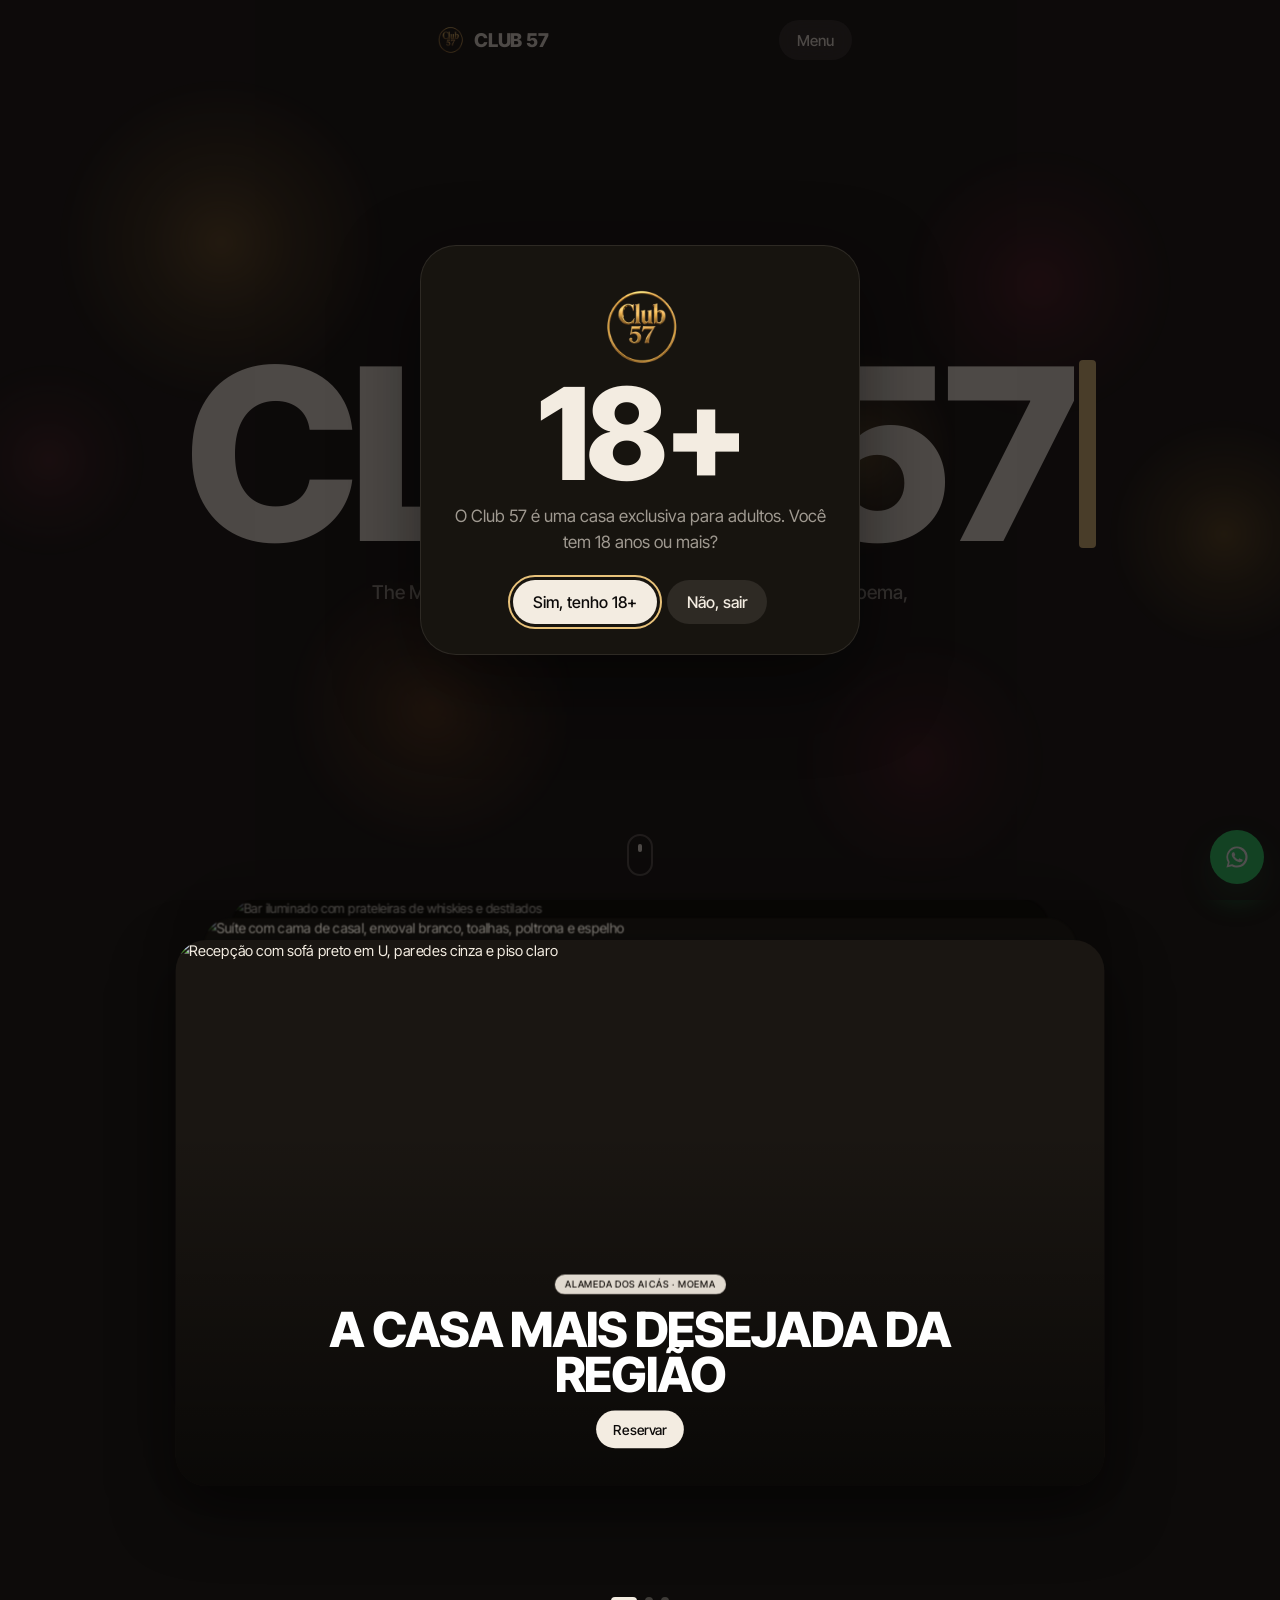
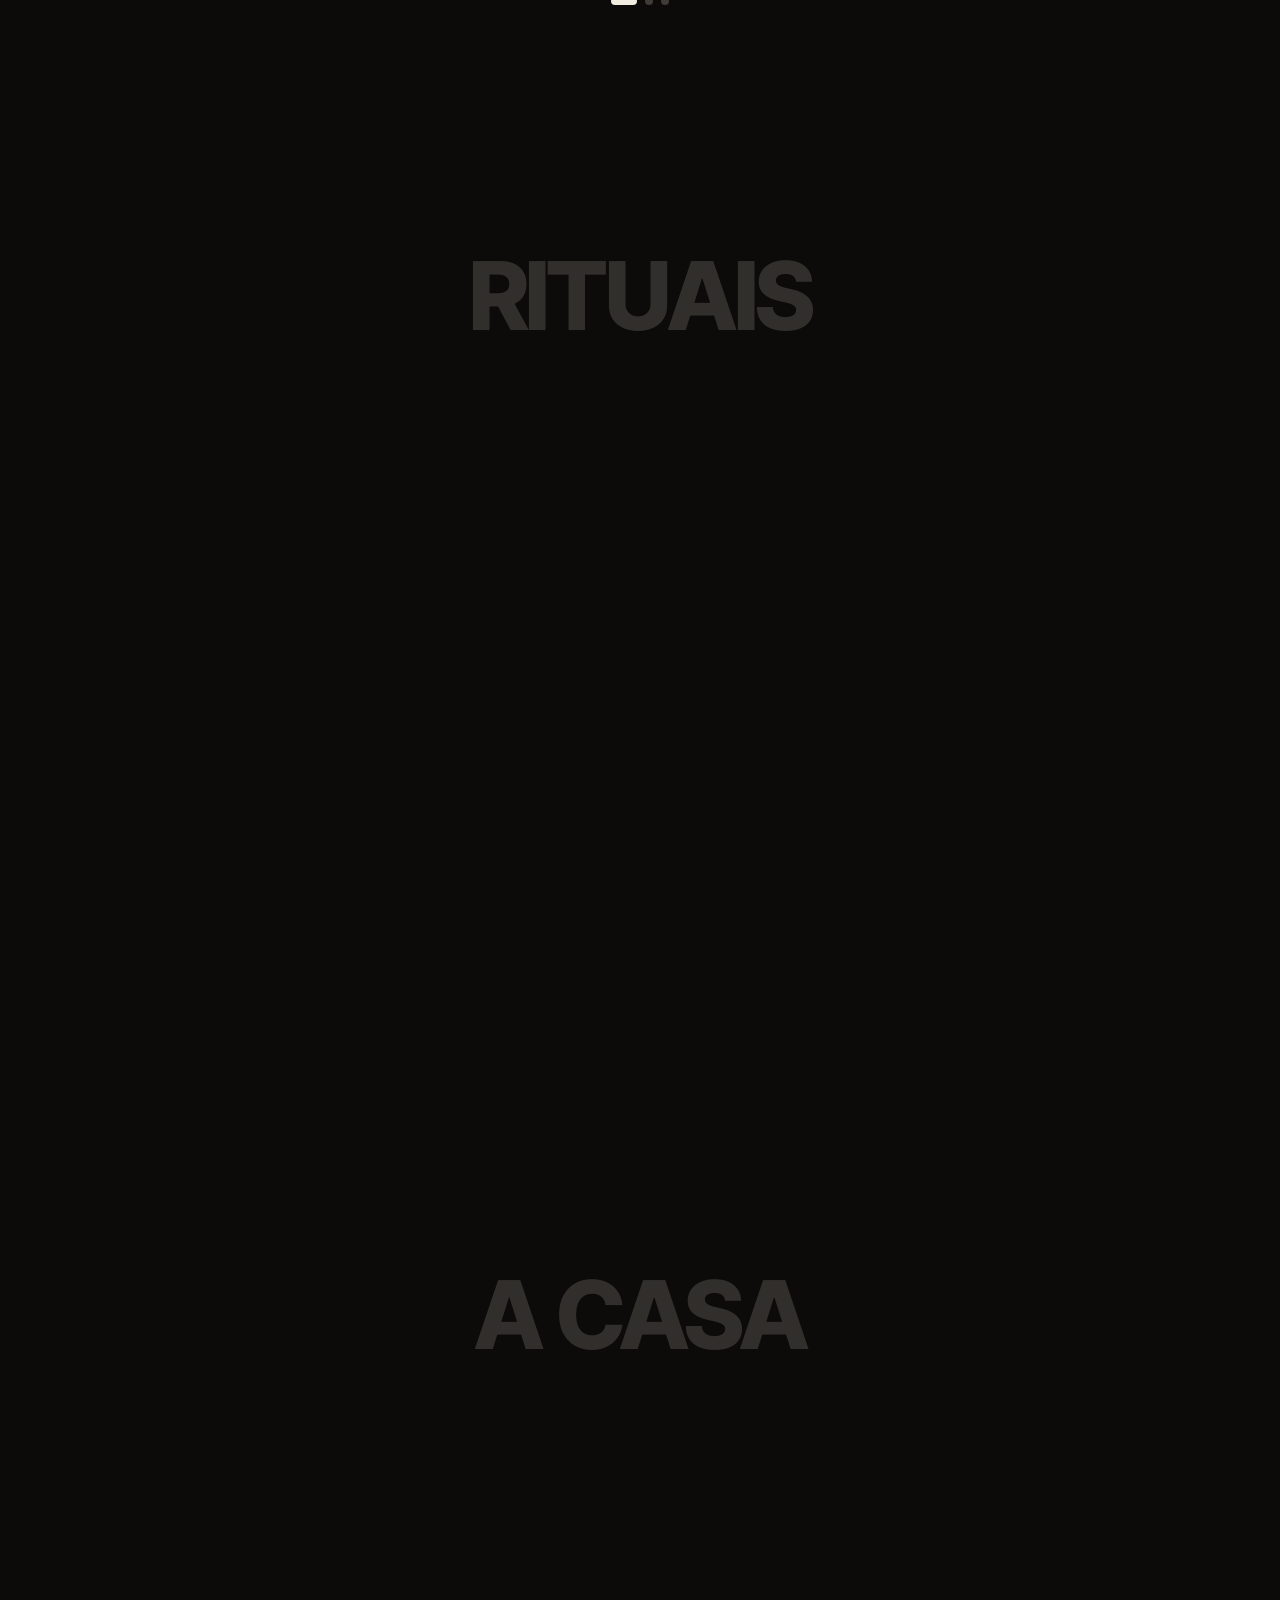
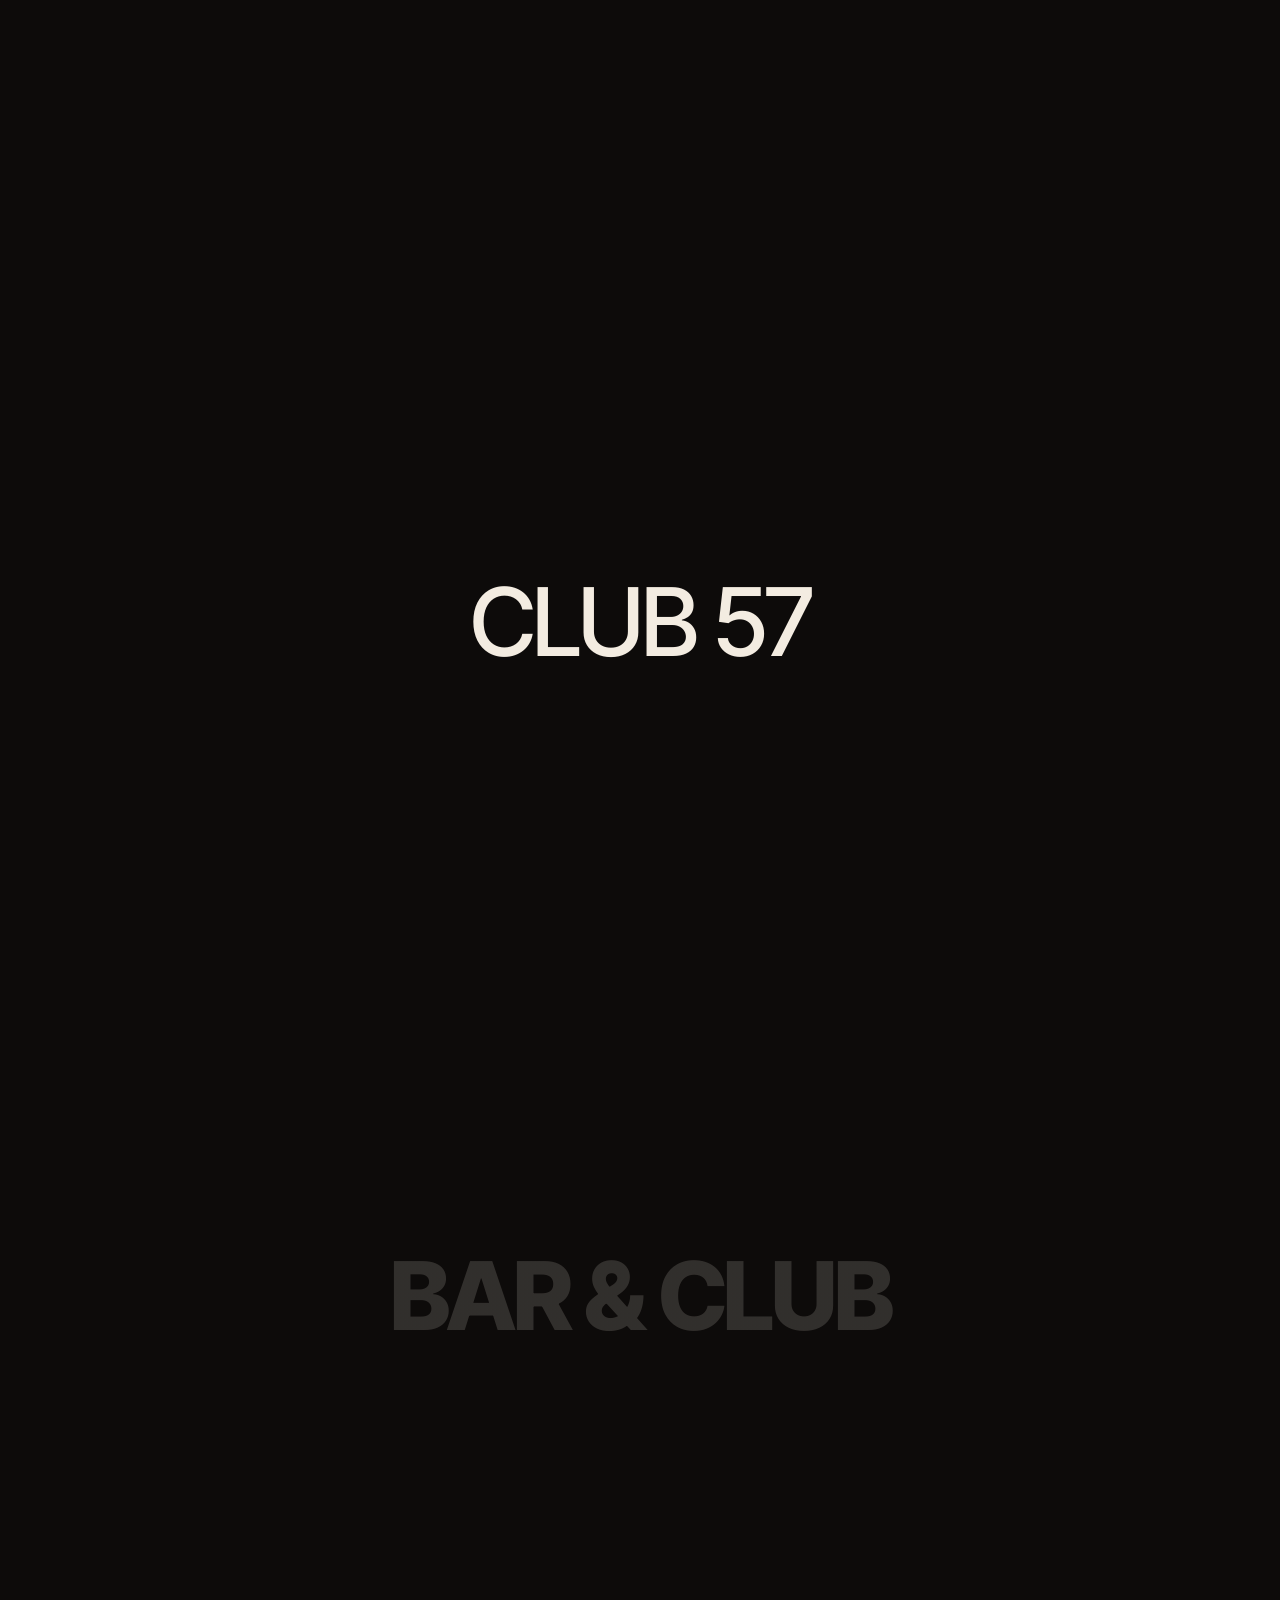
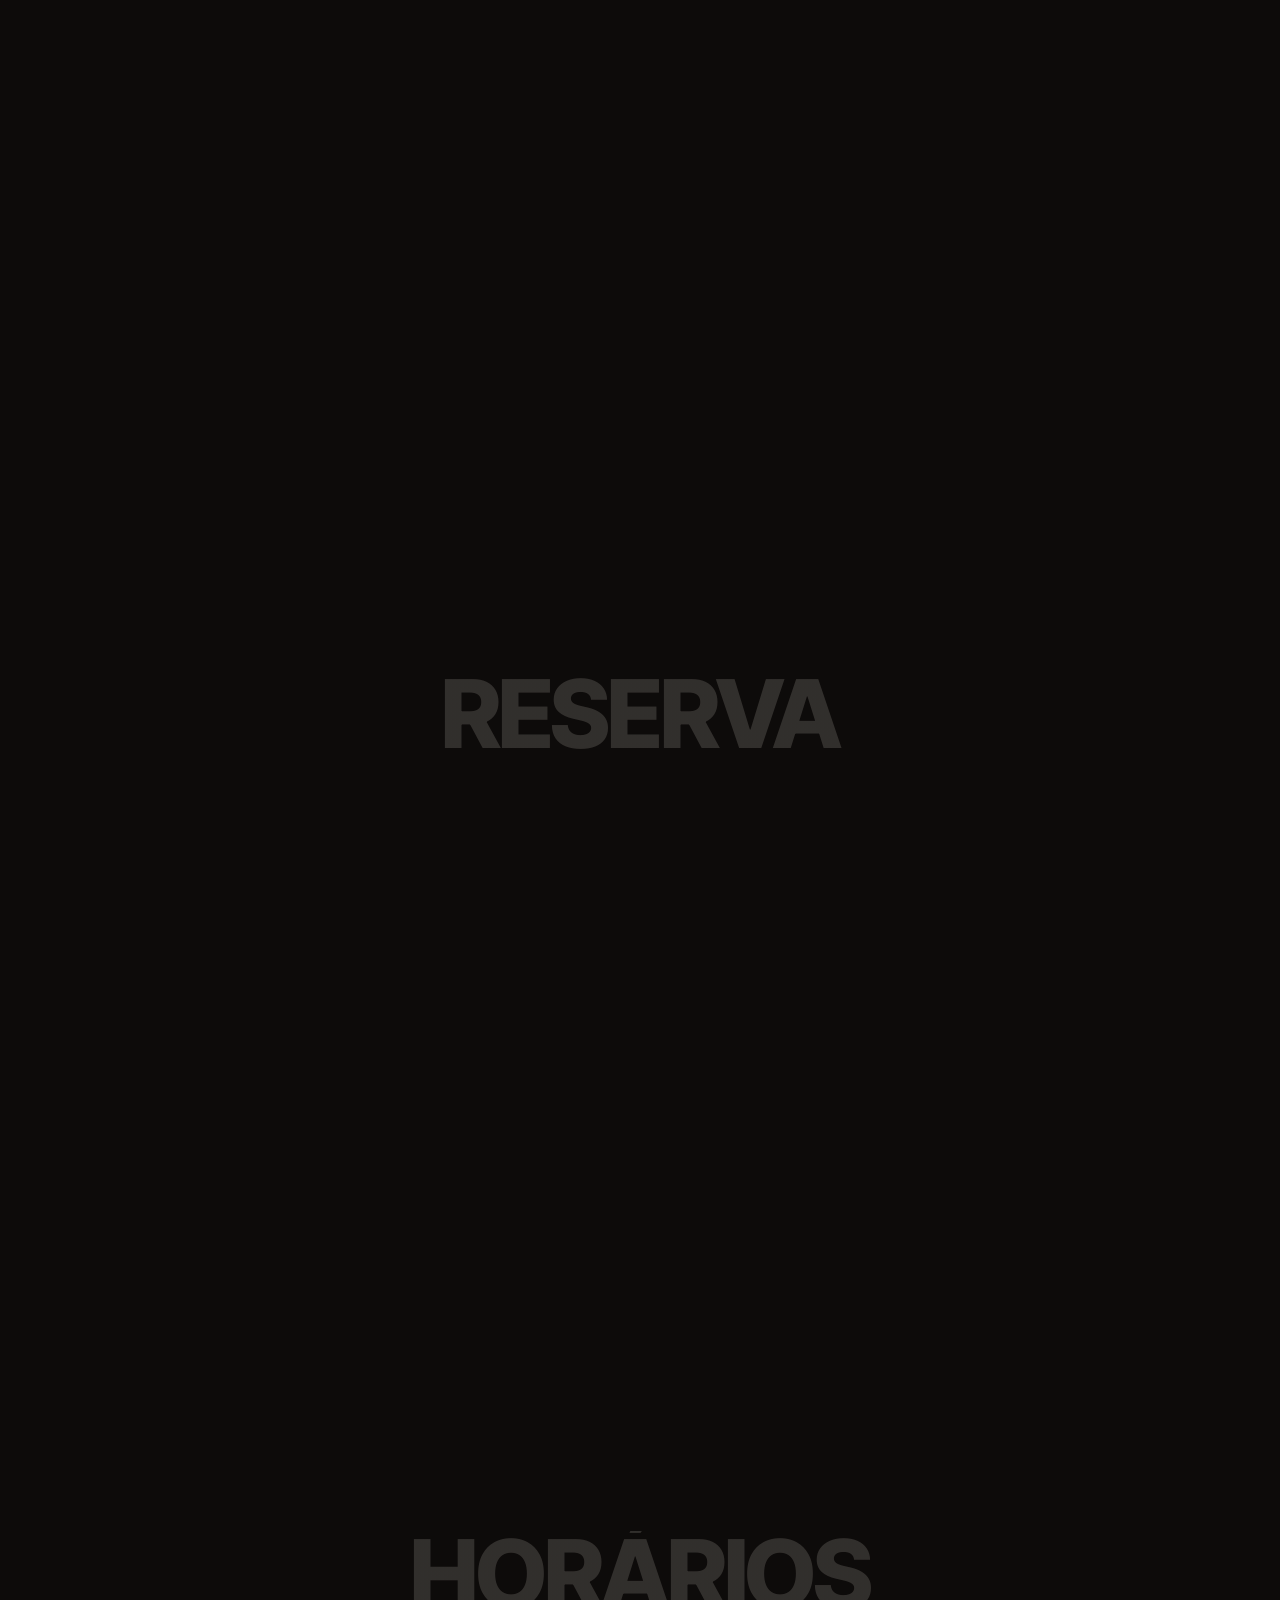
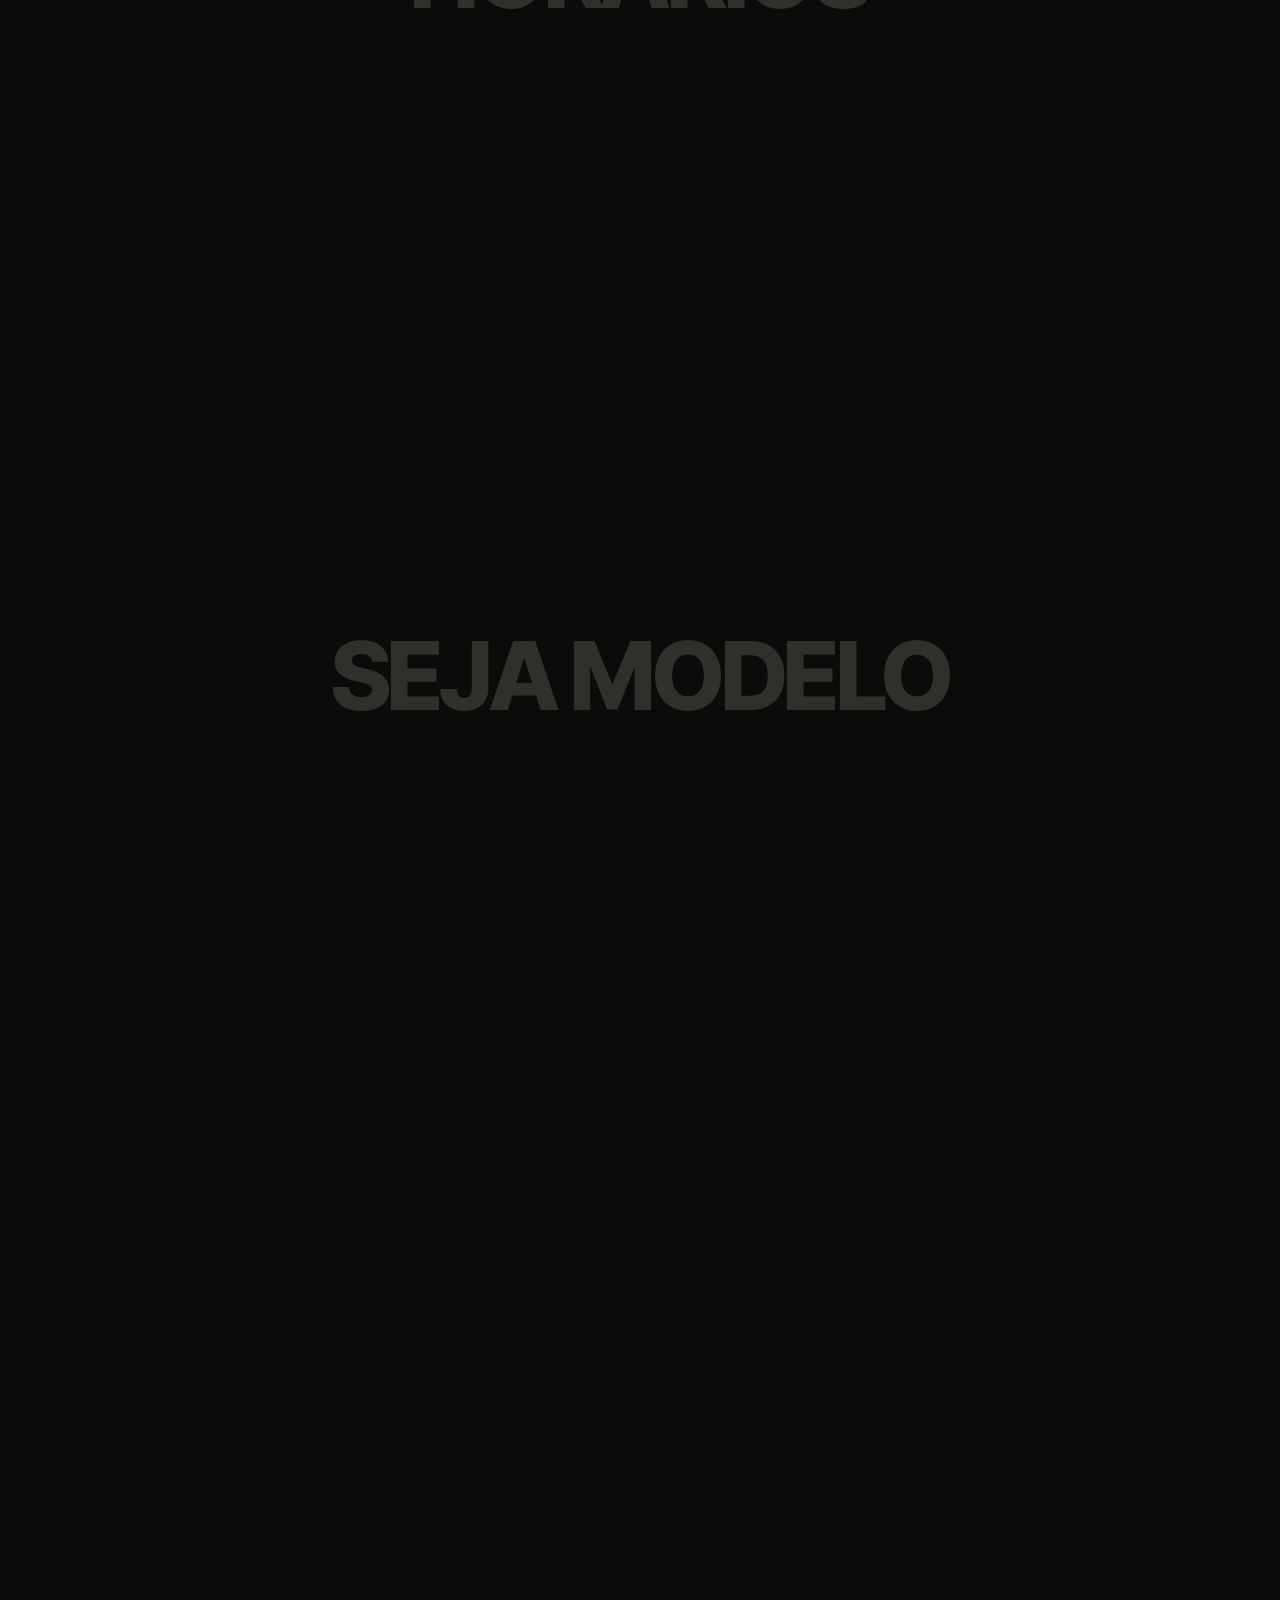
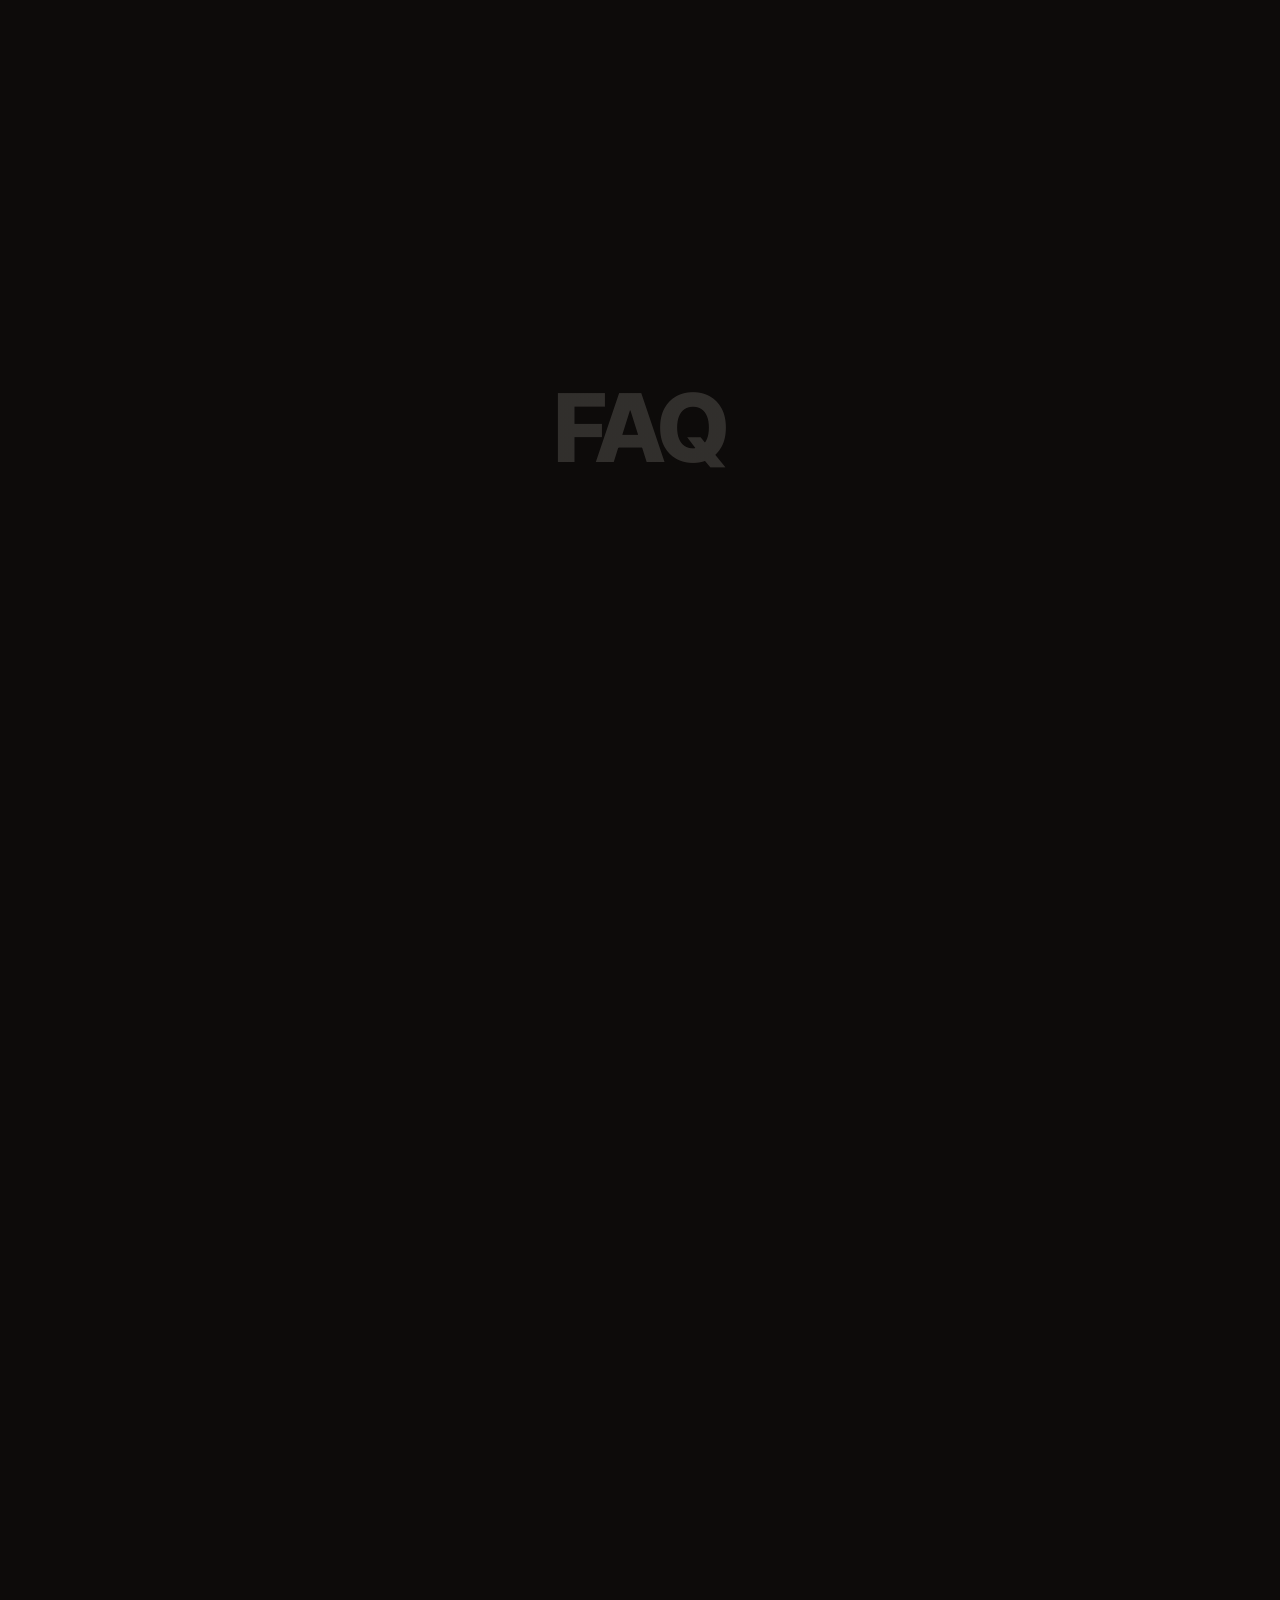
==== commit 3786d455: "Paleta noturna única: preto quente, creme e dourado do logo, brilhos âmbar e vinho no lugar das bolh" ====
--- a/index.html
+++ b/index.html
@@ -7,7 +7,7 @@
 <meta name="description" content="Massagem relaxante, tântrica, sensual, nuru e tailandesa em Moema, com bar, drinks e música ao vivo. Alameda dos Aicás, 1293. Reserve no WhatsApp.">
 <link rel="canonical" href="https://hctoliv.github.io/club-57-by-vani/">
 <meta name="robots" content="index, follow, max-image-preview:large">
-<meta name="theme-color" content="#f7f5f2">
+<meta name="theme-color" content="#0d0b0a">
 <meta name="referrer" content="strict-origin-when-cross-origin">
 <meta http-equiv="Content-Security-Policy" content="default-src 'self'; img-src 'self' data:; style-src 'self'; font-src 'self'; script-src 'self'; frame-src https://www.google.com; connect-src 'self'; base-uri 'self'; form-action 'none'; object-src 'none'">
 <meta name="geo.region" content="BR-SP">
@@ -30,7 +30,7 @@
 <link rel="manifest" href="site.webmanifest">
 <link rel="preload" href="fonts/inter-tight-latin-800-normal.woff2" as="font" type="font/woff2" crossorigin>
 <link rel="preload" href="fonts/inter-tight-latin-400-normal.woff2" as="font" type="font/woff2" crossorigin>
-<link rel="stylesheet" href="styles.css?v=21">
+<link rel="stylesheet" href="styles.css?v=22">
 
 <script type="application/ld+json">
 {
--- a/styles.css
+++ b/styles.css
@@ -44,15 +44,15 @@
 .orbs i {
   position: absolute; width: var(--s); height: var(--s); border-radius: 50%;
   background: radial-gradient(circle at 50% 50%, var(--c) 0%, color-mix(in srgb, var(--c) 45%, transparent) 30%, transparent 68%);
-  opacity: .7; animation: drift var(--t) ease-in-out infinite alternate; will-change: transform;
-}
-.o1 { --s: 300px; --c: #f1b44f; --t: 19s; left: 4%; top: 8%; }
-.o2 { --s: 230px; --c: #ef7fa0; --t: 23s; right: 8%; top: 16%; animation-delay: -6s !important; }
-.o3 { --s: 260px; --c: #b48cf2; --t: 27s; left: 22%; top: 62%; animation-delay: -12s !important; }
-.o4 { --s: 210px; --c: #e2504f; --t: 21s; right: 18%; top: 70%; animation-delay: -3s !important; }
-.o5 { --s: 180px; --c: #f6a46d; --t: 25s; left: 58%; top: 38%; animation-delay: -9s !important; }
-.o6 { --s: 160px; --c: #d36cc9; --t: 17s; left: -4%; top: 40%; animation-delay: -14s !important; }
-.o7 { --s: 200px; --c: #f3cf78; --t: 29s; right: -5%; top: 46%; animation-delay: -20s !important; }
+  opacity: .42; animation: drift var(--t) ease-in-out infinite alternate; will-change: transform;
+}
+.o1 { --s: 340px; --c: #c9913a; --t: 19s; left: 4%; top: 8%; }
+.o2 { --s: 280px; --c: #8e1f36; --t: 23s; right: 8%; top: 16%; animation-delay: -6s !important; }
+.o3 { --s: 300px; --c: #a8622a; --t: 27s; left: 22%; top: 62%; animation-delay: -12s !important; }
+.o4 { --s: 260px; --c: #6e1a2c; --t: 21s; right: 18%; top: 70%; animation-delay: -3s !important; }
+.o5 { --s: 220px; --c: #d9aa5a; --t: 25s; left: 58%; top: 38%; animation-delay: -9s !important; }
+.o6 { --s: 200px; --c: #7a2a3a; --t: 17s; left: -4%; top: 40%; animation-delay: -14s !important; }
+.o7 { --s: 240px; --c: #b8862f; --t: 29s; right: -5%; top: 46%; animation-delay: -20s !important; }
 @keyframes drift {
   0% { transform: translate3d(0, 0, 0) scale(1); }
   33% { transform: translate3d(9vw, -7vh, 0) scale(1.12); }
@@ -402,6 +402,41 @@
 .foot__credit { margin-top: 10px !important; font-size: 12px !important; color: rgba(255, 255, 255, .4) !important; }
 .foot__credit a { color: inherit; }
 
+/* ---------- tema noturno: uma paleta só, preto quente + creme + dourado do logo ---------- */
+:root { --bg: #0d0b0a; --ink: #f3ece1; --muted: rgba(243, 236, 225, .62); --line: rgba(243, 236, 225, .1); --dark: #161310; --surface: rgba(243, 236, 225, .05); --wine: #c99a48; --wine-2: #e8c27a; color-scheme: dark; }
+.skip { color: var(--bg); }
+.pill--dark { background: var(--ink); color: var(--bg); }
+.pill--soft { background: rgba(243, 236, 225, .1); color: var(--ink); }
+.pill--light { background: var(--ink); color: var(--bg); }
+.pill--accent, .pill--accent:hover { background: linear-gradient(135deg, var(--gold-2), var(--gold)); color: #1b140a; }
+.tag { background: rgba(243, 236, 225, .92); color: #15110d; }
+.gate { background: rgba(13, 11, 10, .72); }
+.gate__box { background: #17140f; border: 1px solid var(--line); box-shadow: 0 30px 80px rgba(0, 0, 0, .5); }
+.nav__toggle { background: rgba(243, 236, 225, .12); }
+.nav.is-solid:not(.is-open) { background: rgba(13, 11, 10, .72); box-shadow: 0 10px 30px rgba(0, 0, 0, .35); }
+.nav.is-open { background: #17140f; border: 1px solid var(--line); box-shadow: 0 30px 90px rgba(0, 0, 0, .6); }
+.nav.is-open .nav__toggle { background: rgba(243, 236, 225, .14); color: var(--ink); }
+.menu__in, .mcard b { color: var(--ink); }
+.mega.fill { background: linear-gradient(90deg, var(--ink) calc(var(--p) * 100%), rgba(243, 236, 225, .16) calc(var(--p) * 100%)); -webkit-background-clip: text; background-clip: text; }
+.status { background: var(--surface); border: 1px solid var(--line); }
+.status.is-closed .status__dot { background: #b0294a; }
+.hero__down { border-color: rgba(243, 236, 225, .3); }
+.scard { background: #1a1612; box-shadow: 0 30px 70px rgba(0, 0, 0, .5); }
+.dots button, .dots i { background: rgba(243, 236, 225, .22); }
+.arrow { background: var(--surface); border: 1px solid var(--line); }
+.arrow:hover { background: var(--ink); color: var(--bg); }
+.card, .card.g1, .card.g2, .card.g3, .card.g4, .card.g5 { border: 1px solid rgba(243, 236, 225, .12); background-color: var(--dark); }
+.perks li, .stats li, .box, .faq details { background: var(--surface); border: 1px solid var(--line); }
+.faq details[open] { background: rgba(243, 236, 225, .08); }
+.faq summary::after { background: rgba(243, 236, 225, .08); }
+.panel, .foot__panel { background: var(--dark); border: 1px solid var(--line); }
+.chips input:checked + span { background: var(--ink); color: var(--bg); border-color: var(--ink); }
+.hours tr.is-today th, .hours tr.is-today td { background: #d6ad62; color: #1b140a; }
+.map__pin { box-shadow: inset 0 0 0 12px var(--gold), inset 0 0 0 30px var(--bg); background: var(--gold); }
+.lightbox__close { background: var(--ink); color: var(--bg); }
+/* gradientes dos cards sem foto só nos tons da casa */
+.g3 { background: radial-gradient(110% 80% at 25% 20%, #e8c27a 0%, transparent 50%), radial-gradient(90% 80% at 85% 75%, #8e1f36 0%, transparent 62%), linear-gradient(160deg, #3a0d18, #0f0806); }
+
 /* ---------- responsivo ---------- */
 @media (max-width: 960px) {
   .perks { grid-template-columns: 1fr 1fr; }
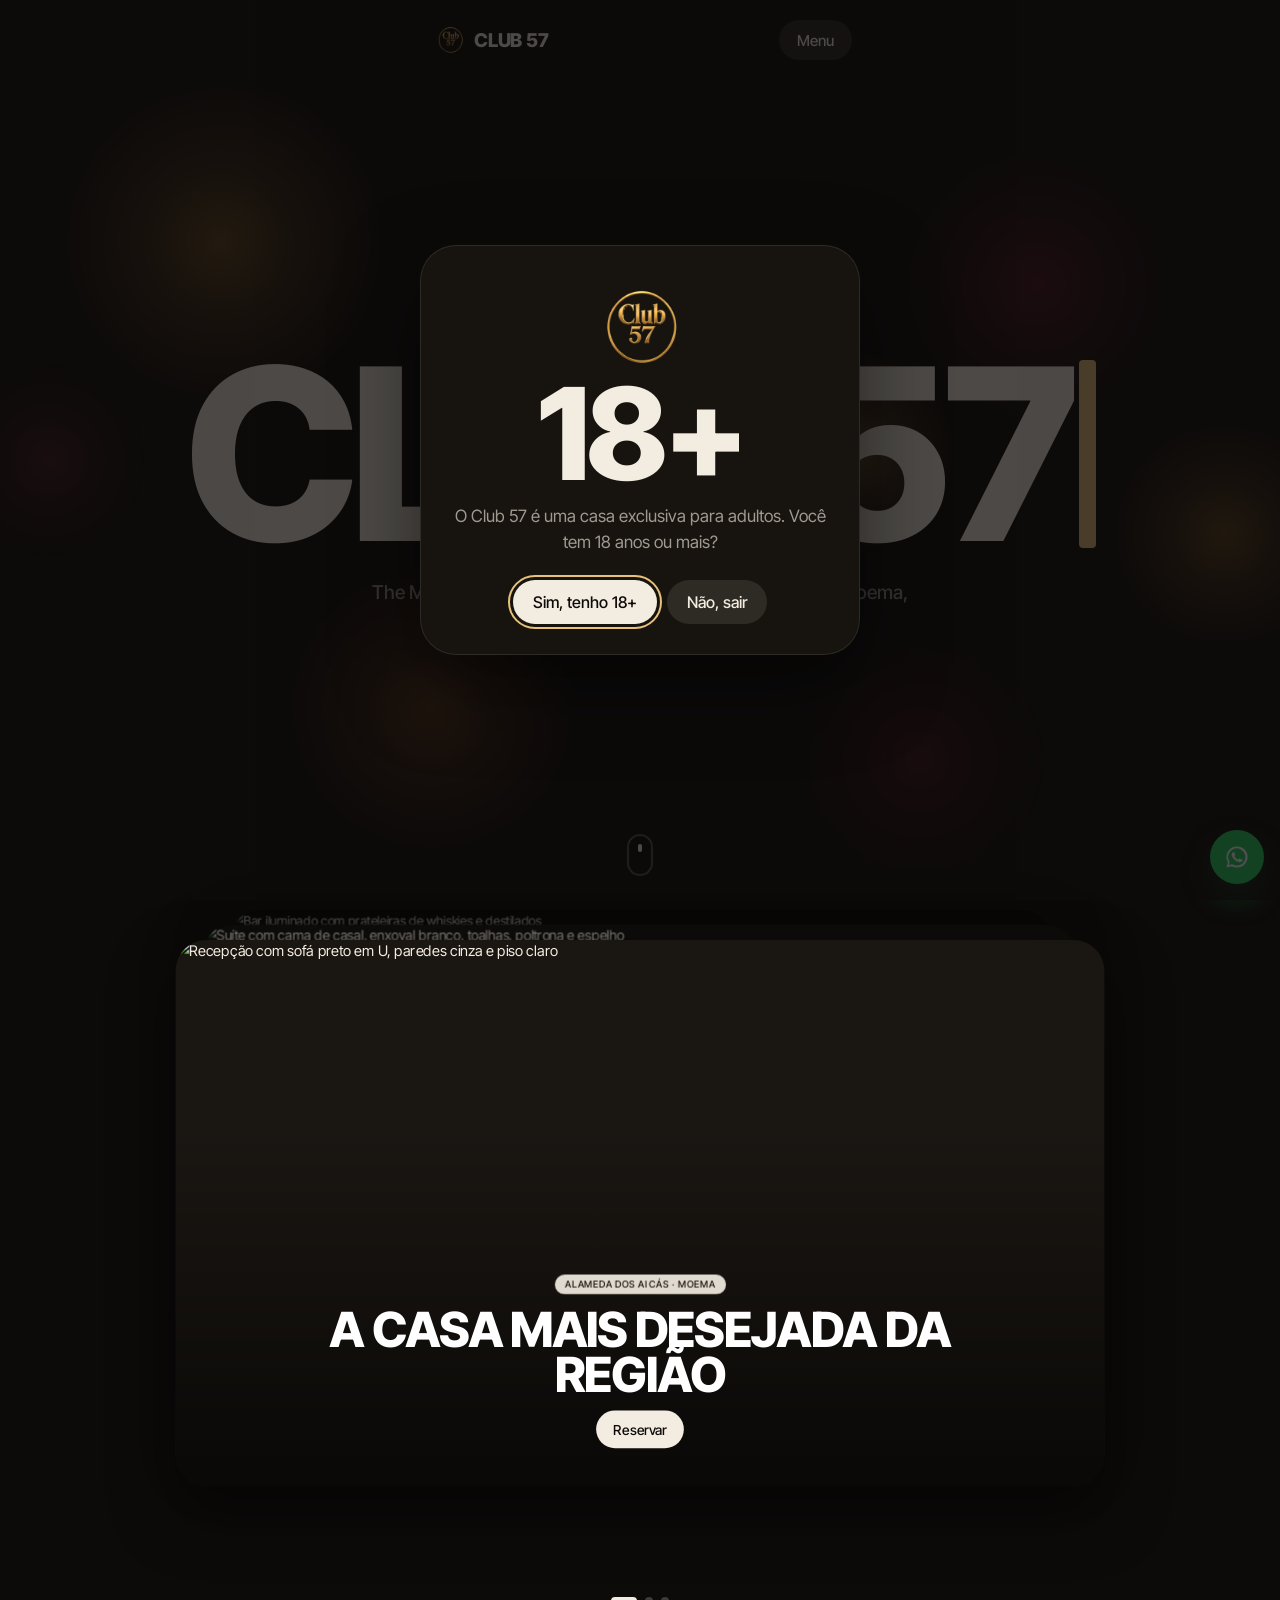
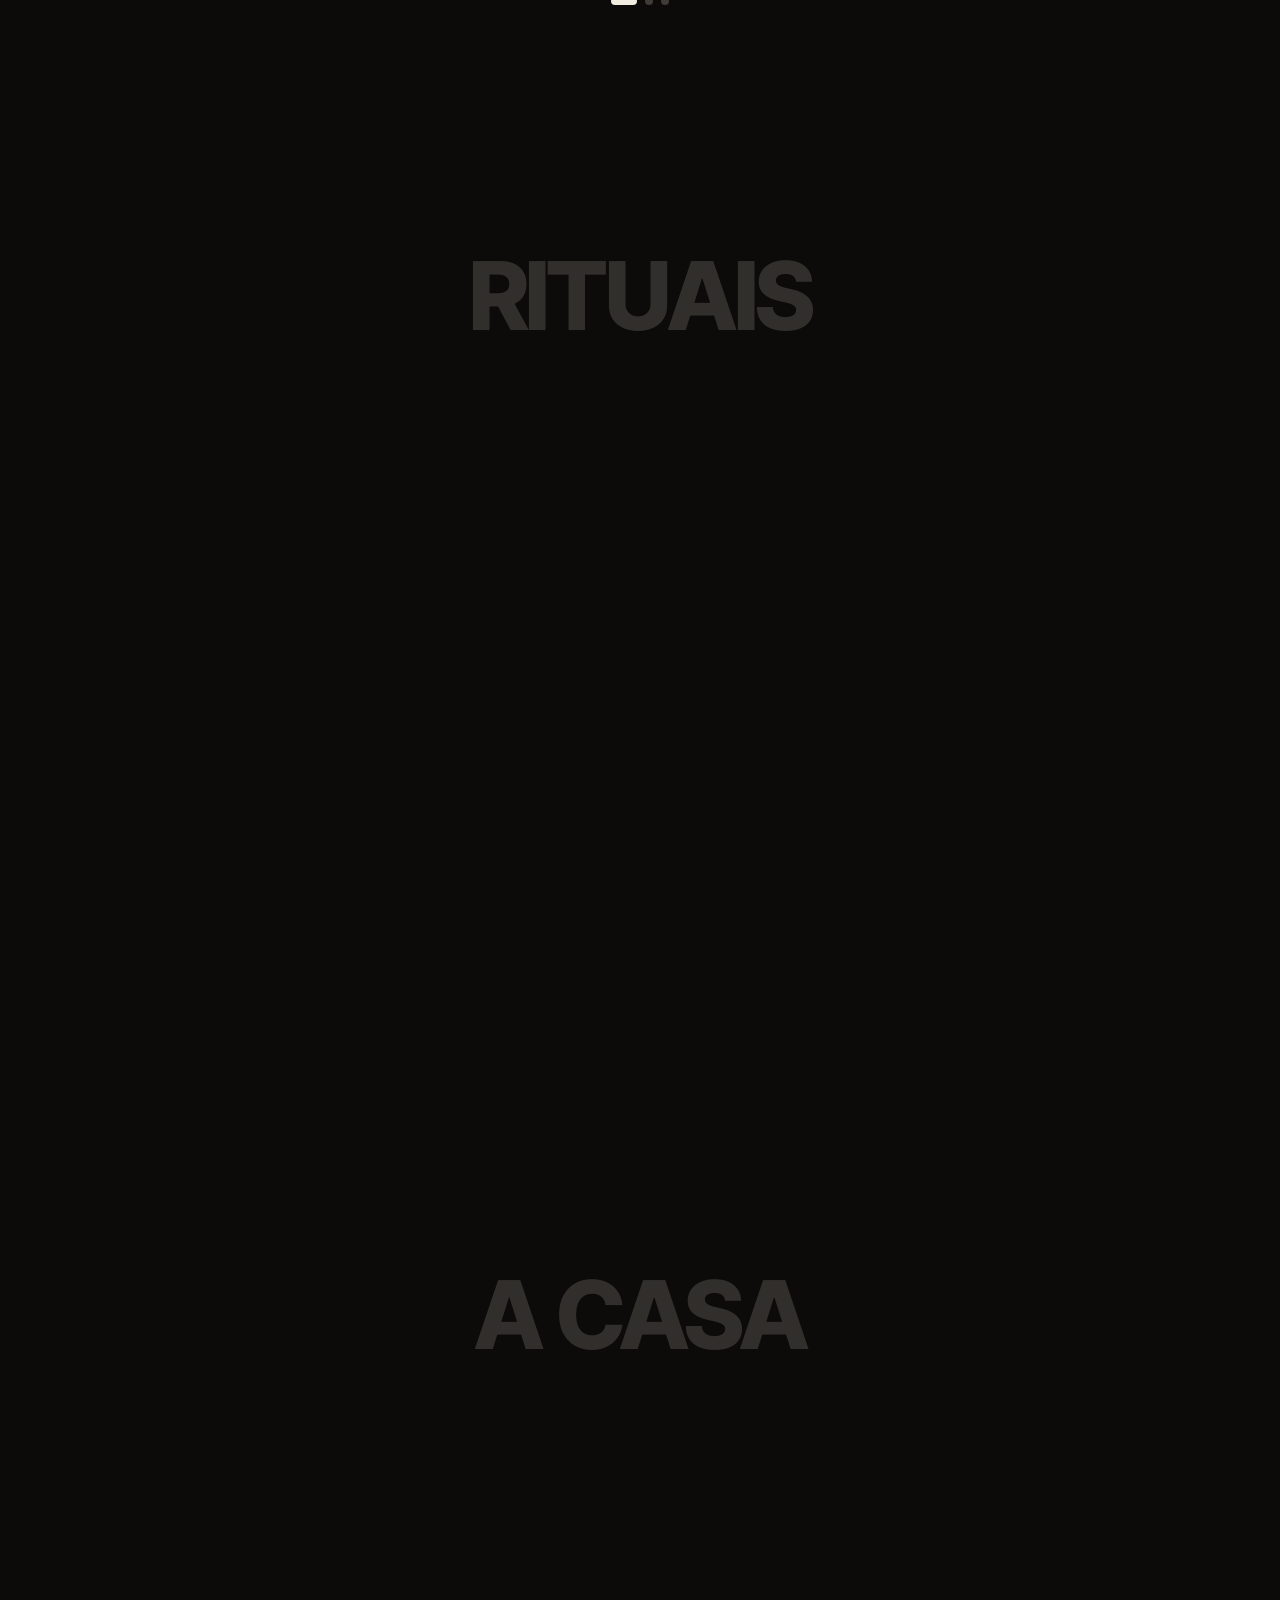
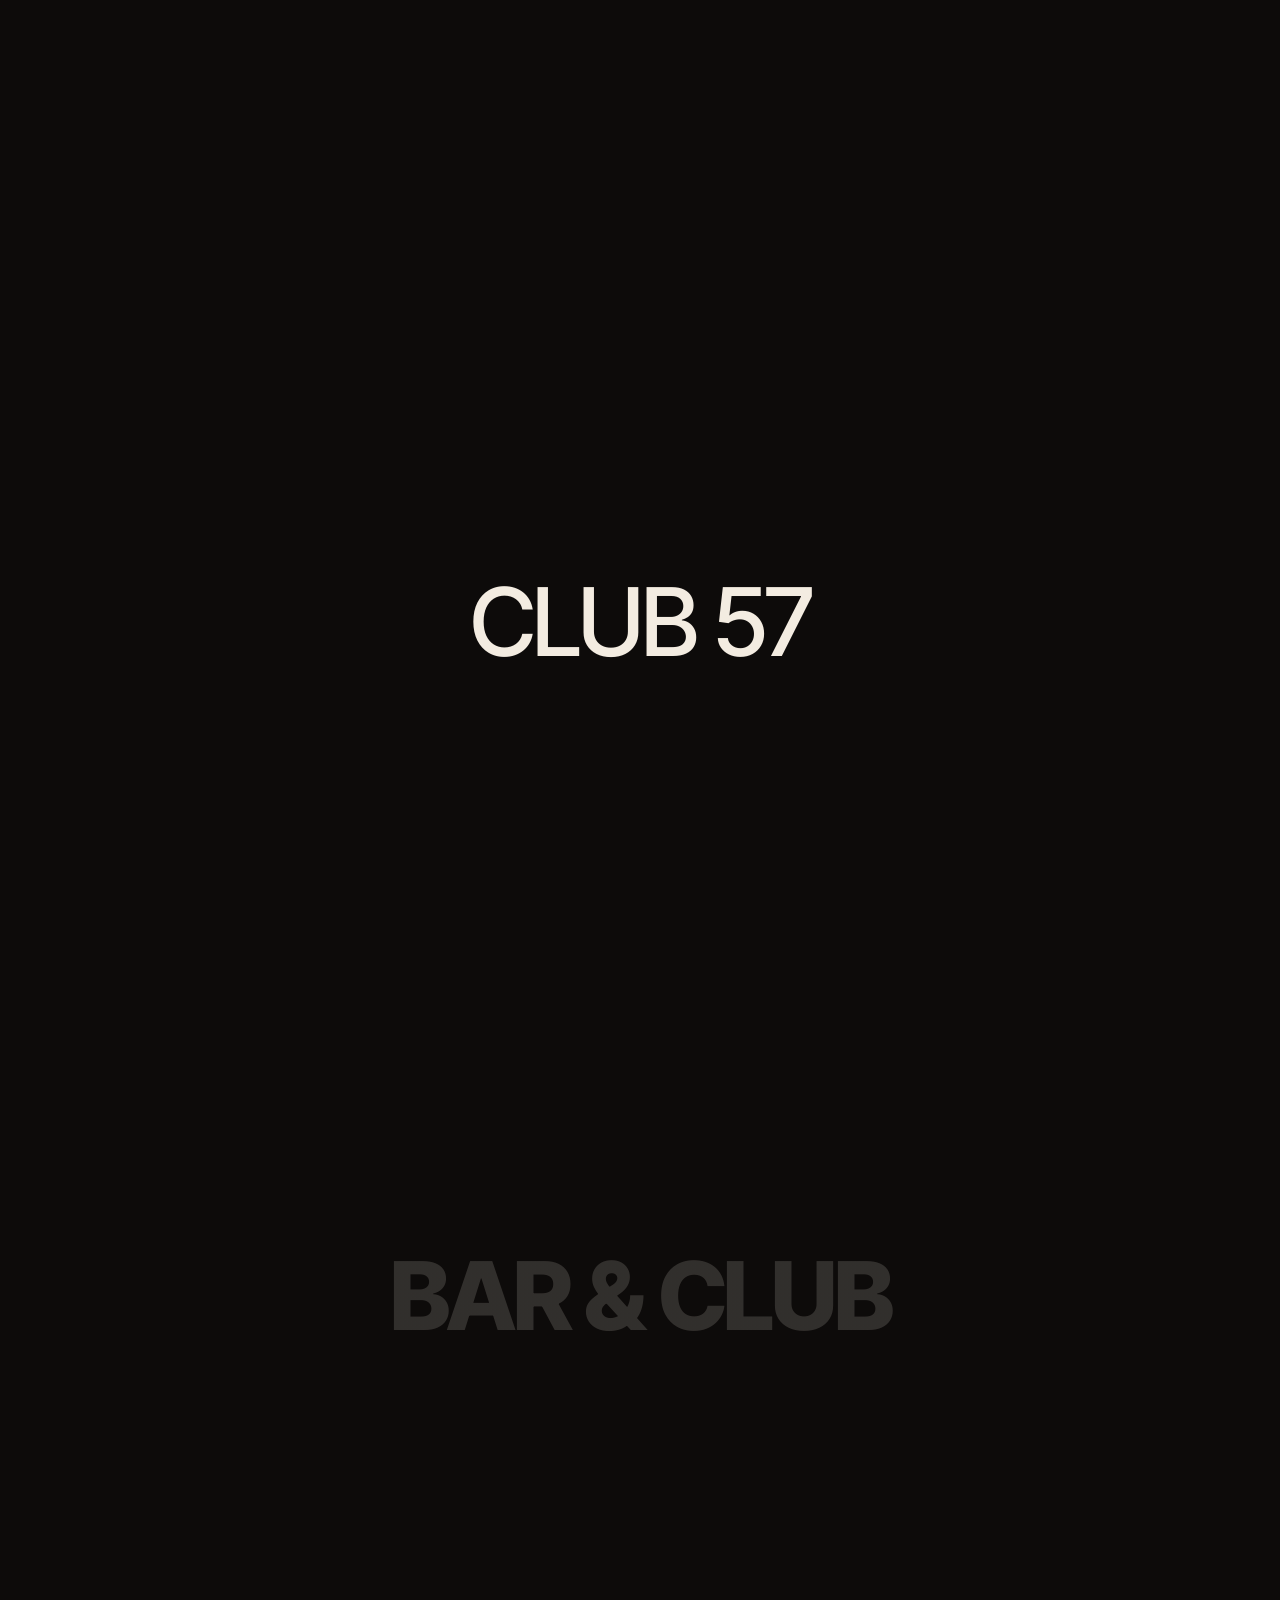
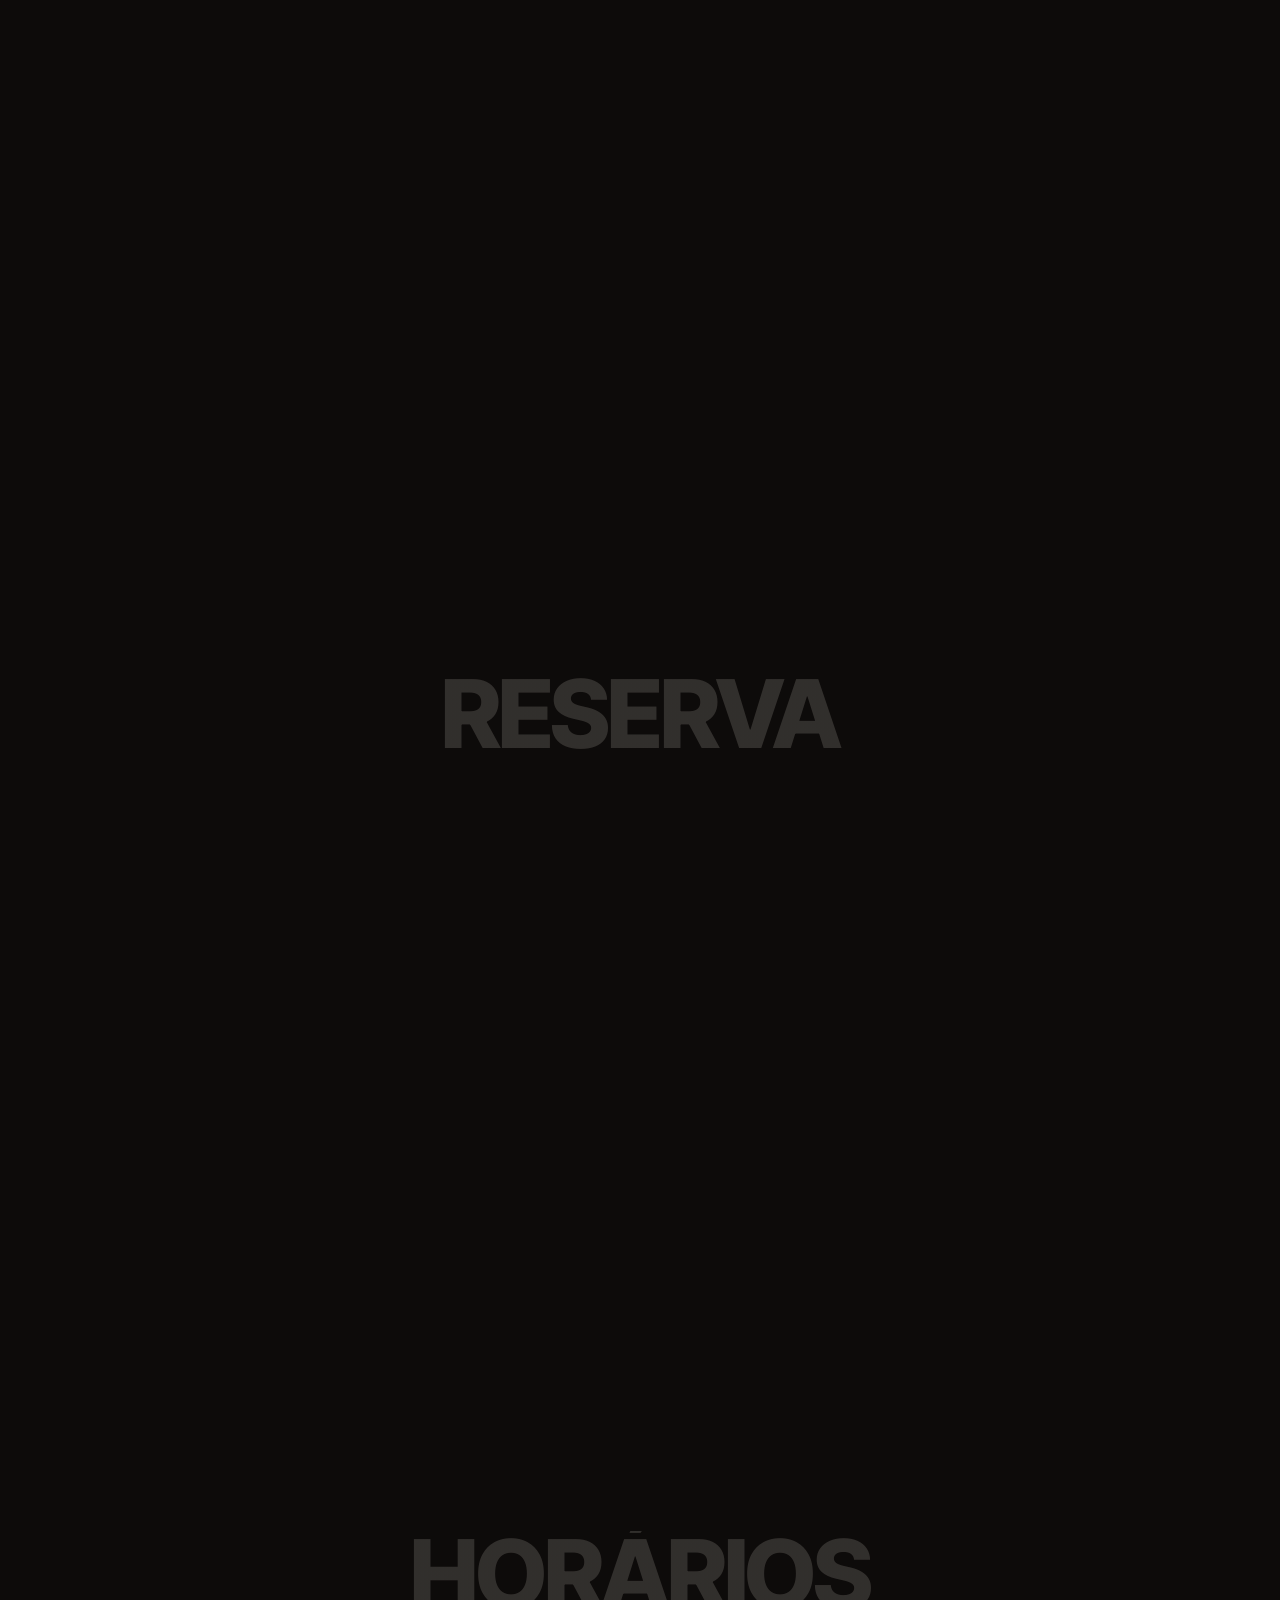
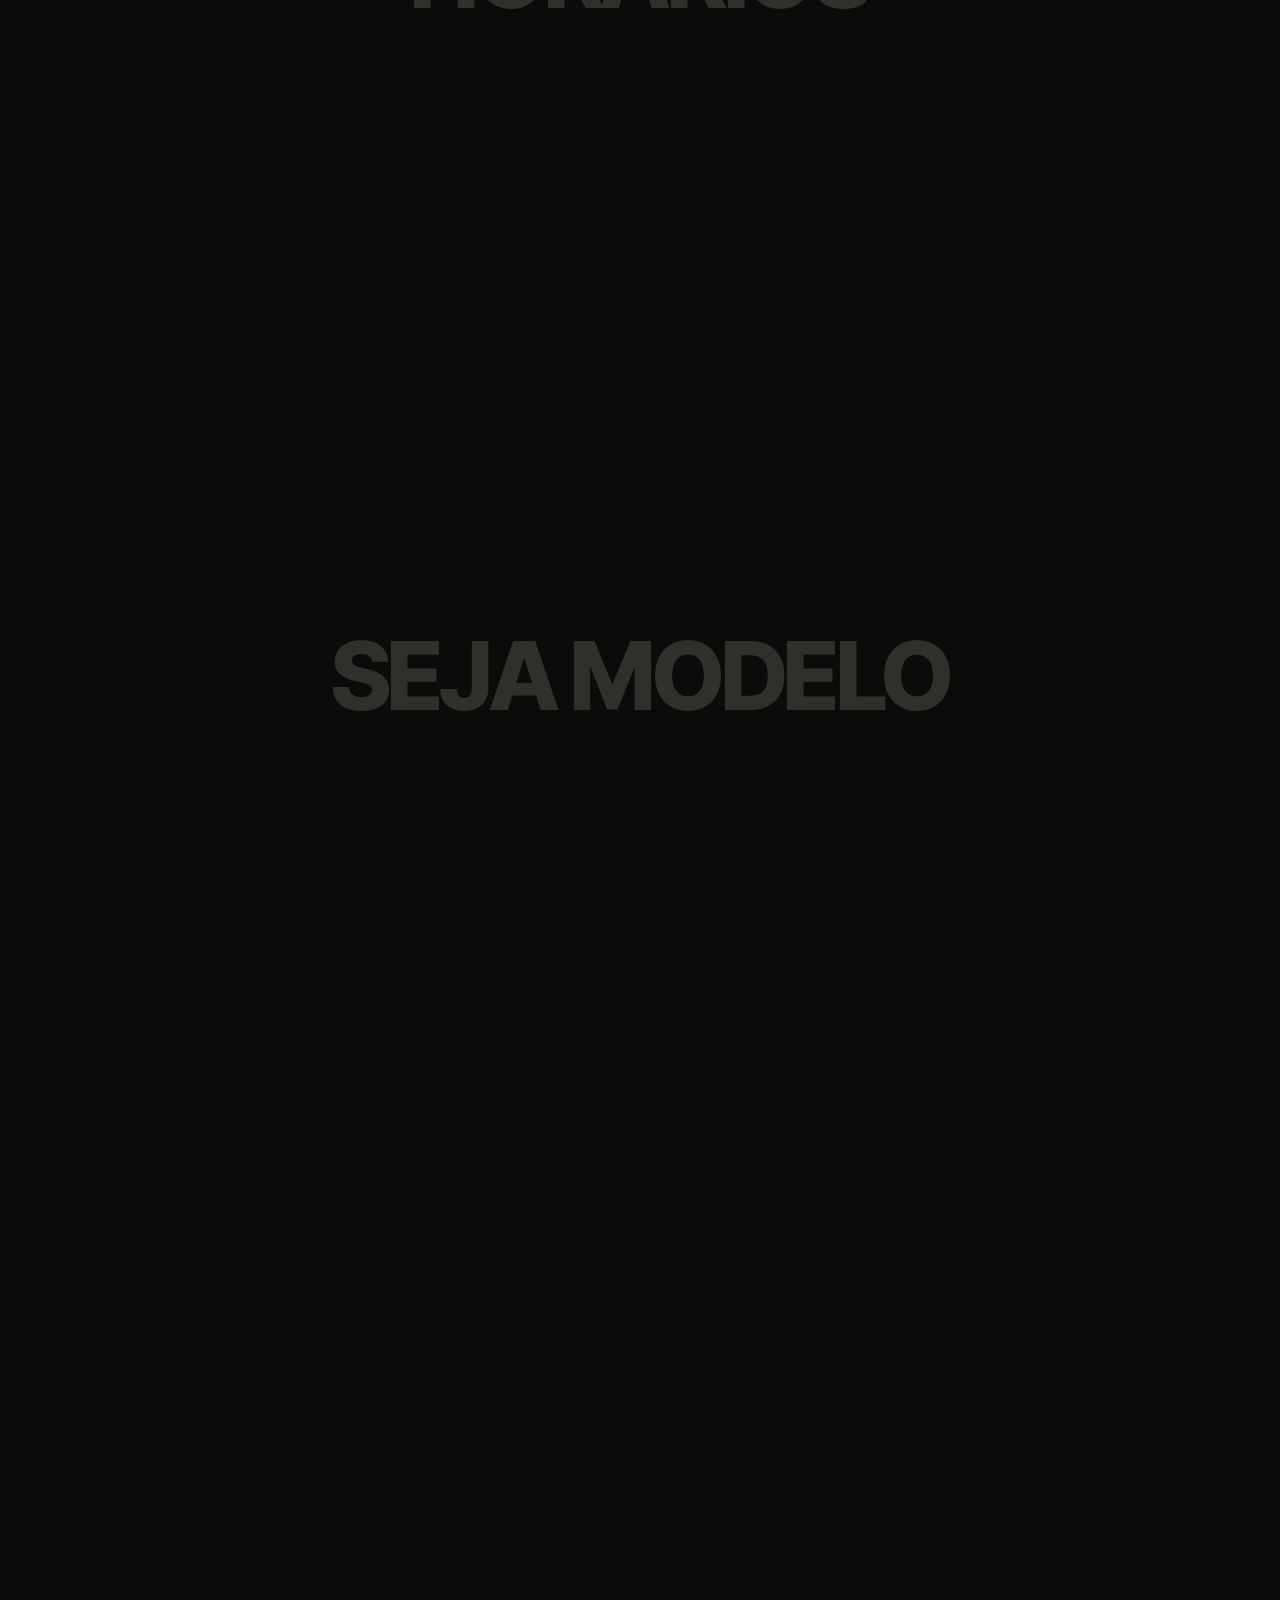
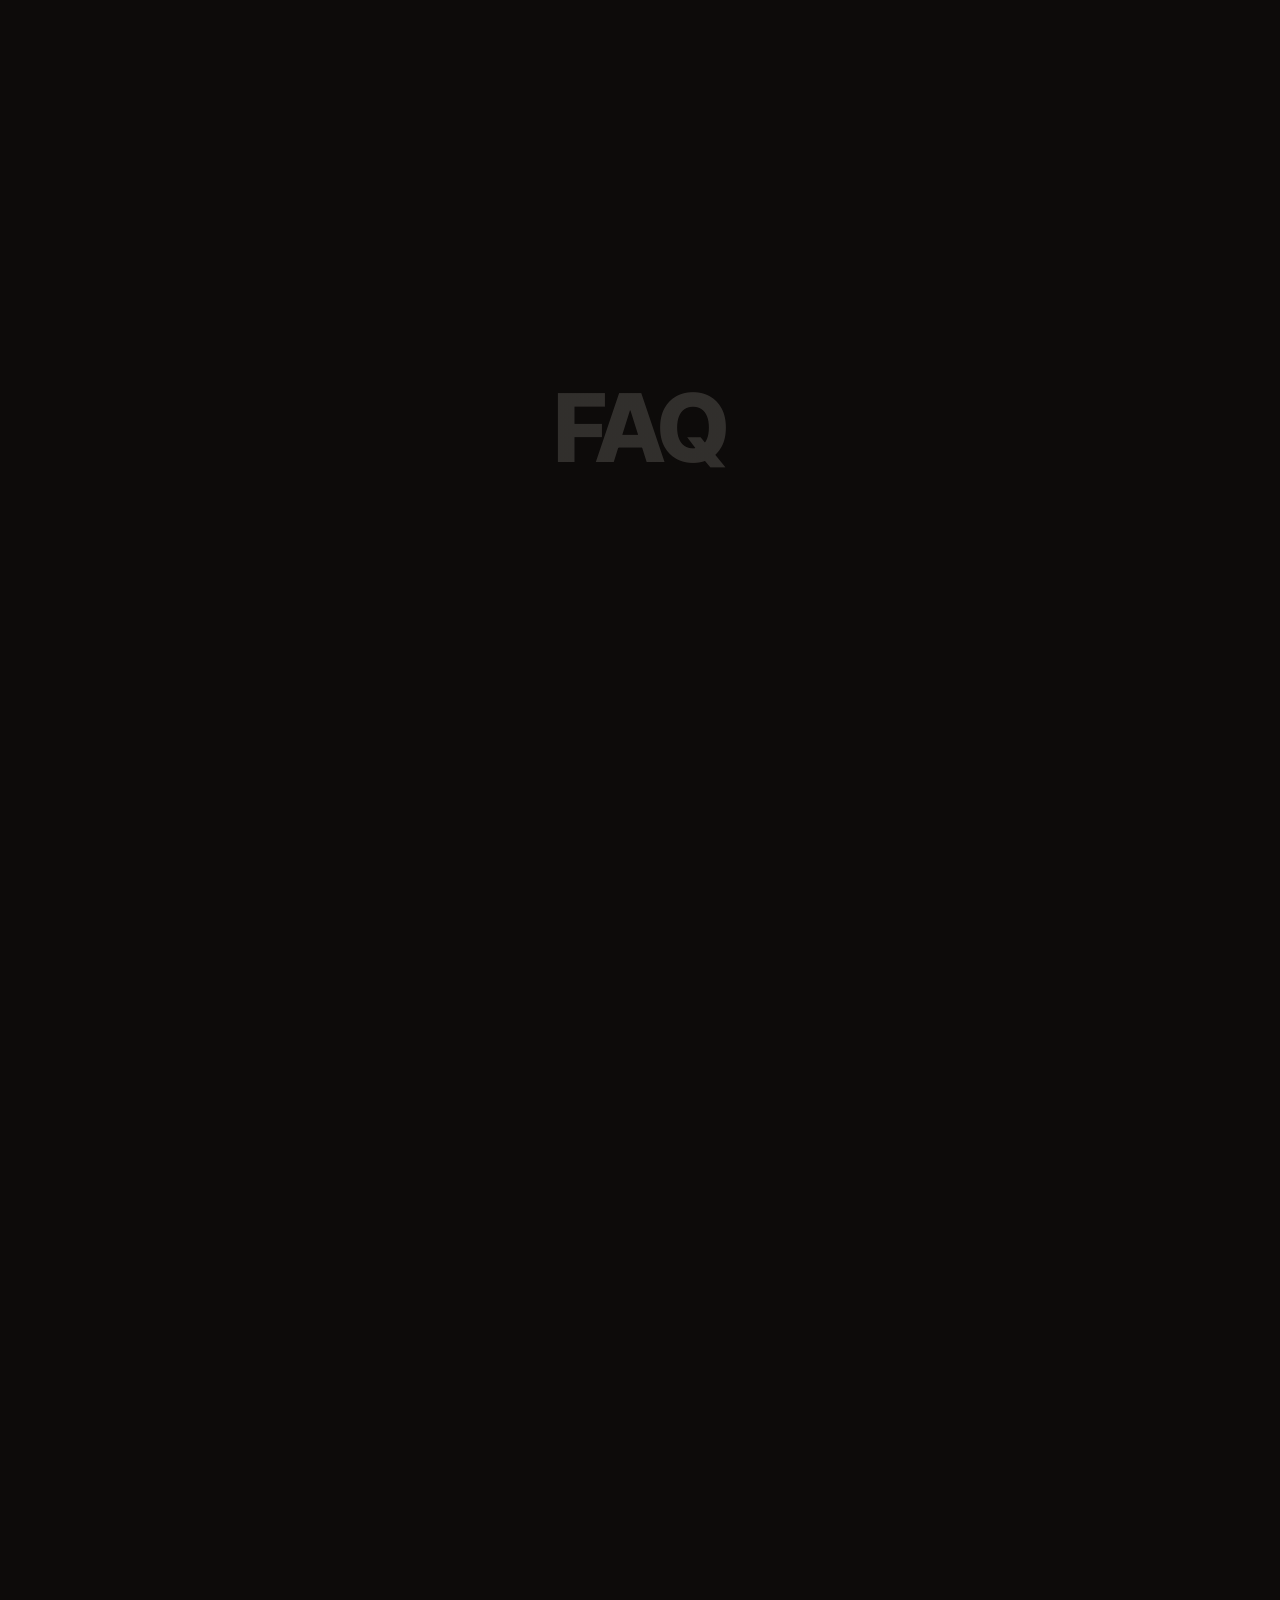
==== commit 8a1ee80f: "Fotos da modelo loira nas massagens e no Seja modelo, equipe no bilhar e DJ mulher numa controladora" ====
--- a/index.html
+++ b/index.html
@@ -30,7 +30,7 @@
 <link rel="manifest" href="site.webmanifest">
 <link rel="preload" href="fonts/inter-tight-latin-800-normal.woff2" as="font" type="font/woff2" crossorigin>
 <link rel="preload" href="fonts/inter-tight-latin-400-normal.woff2" as="font" type="font/woff2" crossorigin>
-<link rel="stylesheet" href="styles.css?v=22">
+<link rel="stylesheet" href="styles.css?v=23">
 
 <script type="application/ld+json">
 {
@@ -152,11 +152,11 @@
       </ul>
     </nav>
     <div class="menu__cards">
-      <a class="mcard ph" href="#massagens"><img src="img/modelo-01.webp" alt="" width="1400" height="1239" loading="lazy" decoding="async"><span class="tag">Ritual</span><b>Relaxante</b></a>
-      <a class="mcard ph" href="#massagens"><img src="img/modelo-03.webp" alt="" width="1011" height="1400" loading="lazy" decoding="async"><span class="tag">Ritual</span><b>Tântrica</b></a>
-      <a class="mcard ph" href="#massagens"><img src="img/modelo-05.webp" alt="" width="1049" height="1400" loading="lazy" decoding="async"><span class="tag">Ritual</span><b>Nuru</b></a>
+      <a class="mcard ph" href="#massagens"><img src="img/loira-01.webp" alt="" width="933" height="1400" loading="lazy" decoding="async"><span class="tag">Ritual</span><b>Relaxante</b></a>
+      <a class="mcard ph" href="#massagens"><img src="img/loira-03.webp" alt="" width="933" height="1400" loading="lazy" decoding="async"><span class="tag">Ritual</span><b>Tântrica</b></a>
+      <a class="mcard ph" href="#massagens"><img src="img/loira-05.webp" alt="" width="933" height="1400" loading="lazy" decoding="async"><span class="tag">Ritual</span><b>Nuru</b></a>
       <a class="mcard ph" href="#bar"><img src="img/whisky.webp" alt="" width="960" height="812" loading="lazy" decoding="async"><span class="tag">Bar</span><b>Happy hour</b></a>
-      <a class="mcard ph" href="#trabalhe"><img src="img/modelo-06.webp" alt="" width="856" height="1400" loading="lazy" decoding="async"><span class="tag">Vagas</span><b>Seja modelo</b></a>
+      <a class="mcard ph" href="#trabalhe"><img src="img/loira-06.webp" alt="" width="933" height="1400" loading="lazy" decoding="async"><span class="tag">Vagas</span><b>Seja modelo</b></a>
     </div>
     <a class="pill pill--light menu__cta" href="https://wa.me/5511953803882?text=Ol%C3%A1!%20Quero%20fazer%20uma%20reserva%20no%20Club%2057." target="_blank" rel="noopener">Reservar no WhatsApp</a>
    </div>
@@ -214,7 +214,7 @@
   <div class="rail" data-rail>
     <div class="rail__track">
       <article class="card g1" data-massagem="Massagem relaxante">
-        <img class="card__bg" src="img/modelo-01.webp" alt="" width="1400" height="1239" loading="lazy" decoding="async">
+        <img class="card__bg" src="img/loira-01.webp" alt="" width="933" height="1400" loading="lazy" decoding="async">
         <span class="tag">01 · Pra desligar</span>
         <div class="card__foot">
           <h3 class="card__name">Relaxante</h3>
@@ -223,7 +223,7 @@
         </div>
       </article>
       <article class="card g2" data-massagem="Massagem tailandesa">
-        <img class="card__bg" src="img/modelo-02.webp" alt="" width="848" height="1400" loading="lazy" decoding="async">
+        <img class="card__bg" src="img/loira-02.webp" alt="" width="933" height="1400" loading="lazy" decoding="async">
         <span class="tag">02 · Pra destravar</span>
         <div class="card__foot">
           <h3 class="card__name">Tailandesa</h3>
@@ -232,7 +232,7 @@
         </div>
       </article>
       <article class="card g3" data-massagem="Massagem tântrica">
-        <img class="card__bg" src="img/modelo-03.webp" alt="" width="1011" height="1400" loading="lazy" decoding="async">
+        <img class="card__bg" src="img/loira-03.webp" alt="" width="933" height="1400" loading="lazy" decoding="async">
         <span class="tag">03 · Pra sentir</span>
         <div class="card__foot">
           <h3 class="card__name">Tântrica</h3>
@@ -241,7 +241,7 @@
         </div>
       </article>
       <article class="card g4" data-massagem="Massagem sensual">
-        <img class="card__bg" src="img/modelo-04.webp" alt="" width="1005" height="1400" loading="lazy" decoding="async">
+        <img class="card__bg" src="img/loira-04.webp" alt="" width="933" height="1400" loading="lazy" decoding="async">
         <span class="tag">04 · Pra provocar</span>
         <div class="card__foot">
           <h3 class="card__name">Sensual</h3>
@@ -250,7 +250,7 @@
         </div>
       </article>
       <article class="card g5" data-massagem="Massagem nuru">
-        <img class="card__bg" src="img/modelo-05.webp" alt="" width="1049" height="1400" loading="lazy" decoding="async">
+        <img class="card__bg" src="img/loira-05.webp" alt="" width="933" height="1400" loading="lazy" decoding="async">
         <span class="tag">05 · Pra se entregar</span>
         <div class="card__foot">
           <h3 class="card__name">Nuru</h3>
@@ -325,7 +325,7 @@
         <a class="pill pill--accent" href="https://wa.me/5511953803882?text=Ol%C3%A1!%20Quero%20reservar%20uma%20mesa%20no%20bar%20do%20Club%2057." target="_blank" rel="noopener">Reservar mesa</a>
       </article>
       <article class="card card--media">
-        <div class="card__img"><img src="img/casa-10.webp" alt="Mesa de bilhar com tecido azul no salão do Club 57" width="1040" height="650" loading="lazy" decoding="async"><span class="tag tag--glass">Bilhar</span></div>
+        <div class="card__img"><img src="img/equipe-bilhar.webp" alt="Três modelos do Club 57 sorrindo atrás da mesa de bilhar" width="1600" height="1066" loading="lazy" decoding="async"><span class="tag tag--glass">Bilhar</span></div>
         <h3>Mesa de bilhar no salão</h3>
         <p>Uma partida entre amigos enquanto o drink gela, pertinho do bar e do telão.</p>
         <a class="pill pill--accent" href="https://wa.me/5511953803882?text=Ol%C3%A1!%20Quero%20reservar%20uma%20mesa%20no%20bar%20do%20Club%2057." target="_blank" rel="noopener">Reservar mesa</a>
@@ -337,7 +337,7 @@
         <a class="pill pill--accent" href="https://wa.me/5511953803882?text=Ol%C3%A1!%20Quero%20saber%20sobre%20o%20camarote%20do%20Club%2057." target="_blank" rel="noopener">Reservar o camarote</a>
       </article>
       <article class="card card--media">
-        <div class="card__img"><img src="img/dj.webp" alt="Cabine de DJ com toca-discos e mixer sob luz rosa" width="1920" height="917" loading="lazy" decoding="async"><span class="tag tag--glass">DJ</span></div>
+        <div class="card__img"><img src="img/dj-mulher.webp" alt="DJ mulher de fones tocando numa controladora moderna em frente a um telão de LED" width="1600" height="1067" loading="lazy" decoding="async"><span class="tag tag--glass">DJ</span></div>
         <h3>Som ao vivo nas noites de festa</h3>
         <p>DJ comandando a pista com pagode, sertanejo e os hits do momento.</p>
         <a class="pill pill--accent" href="https://wa.me/5511953803882?text=Ol%C3%A1!%20Qual%20a%20programa%C3%A7%C3%A3o%20desta%20semana%20no%20Club%2057%3F" target="_blank" rel="noopener">Ver programação</a>
@@ -421,7 +421,7 @@
   <p class="sec__lead">Estamos montando a equipe da nova fase da casa e selecionando modelos maiores de 18 anos.</p>
   <div class="panel">
     <div class="panel__media panel__media--tall">
-      <img src="img/modelo-06.webp" alt="Modelo do Club 57 de macacão preto, de costas, no salão da casa" width="856" height="1400" loading="lazy" decoding="async">
+      <img src="img/loira-06.webp" alt="Modelo loira do Club 57 de lingerie preta e robe de renda, sorrindo no salão da casa" width="933" height="1400" loading="lazy" decoding="async">
       <p class="panel__big">Seja modelo do Club 57</p>
       <ul class="panel__ticks">
         <li>Casa nova, com equipe em formação</li>
@@ -512,7 +512,6 @@
           <image href="img/logo-rgb.webp?v=3" width="720" height="704" mask="url(#logo-mask)"/>
         </svg>
         <p>Club 57 · The Massage House.</p>
-        <p class="foot__credit">Foto ilustrativa do DJ: Arnold Jaeger Werner, <a href="https://creativecommons.org/licenses/by/2.0/" target="_blank" rel="noopener">CC BY 2.0</a>, via Wikimedia Commons.</p>
       </div>
       <address class="foot__nap">
         <b>Visite</b>
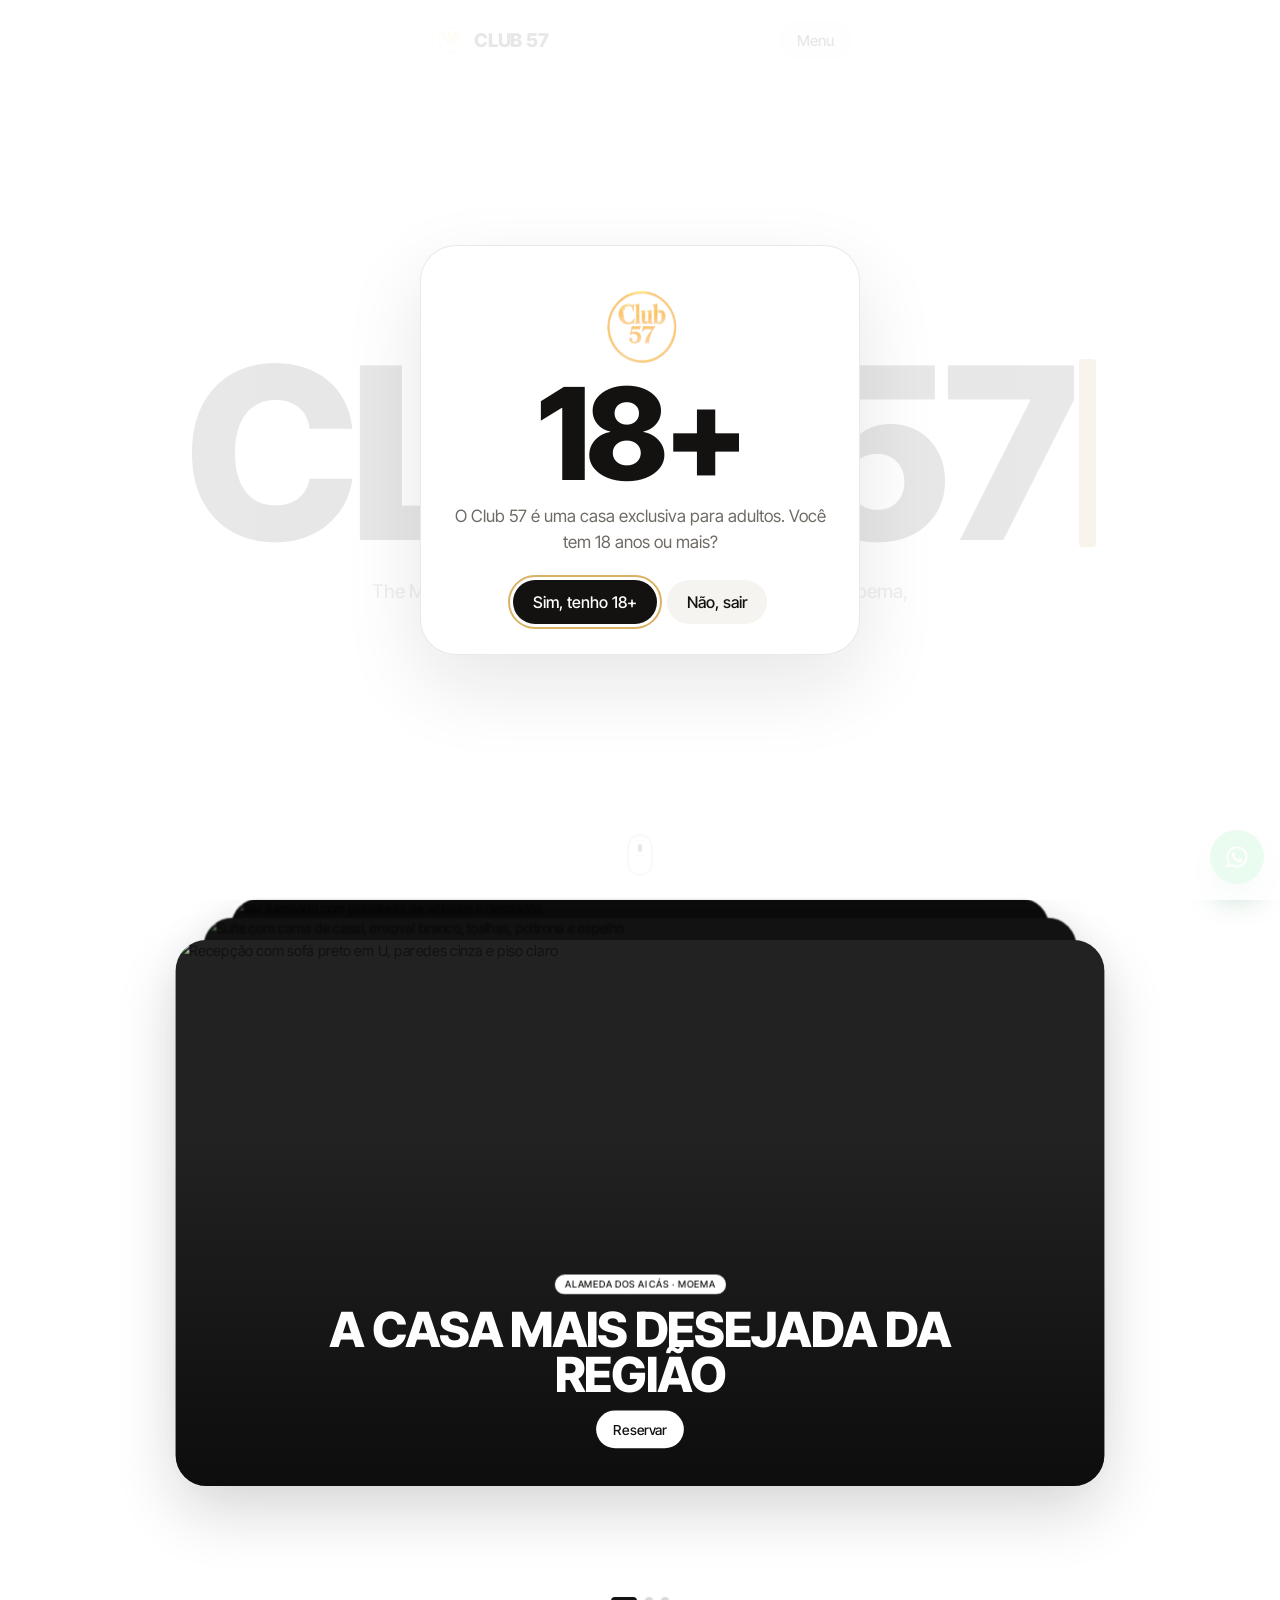
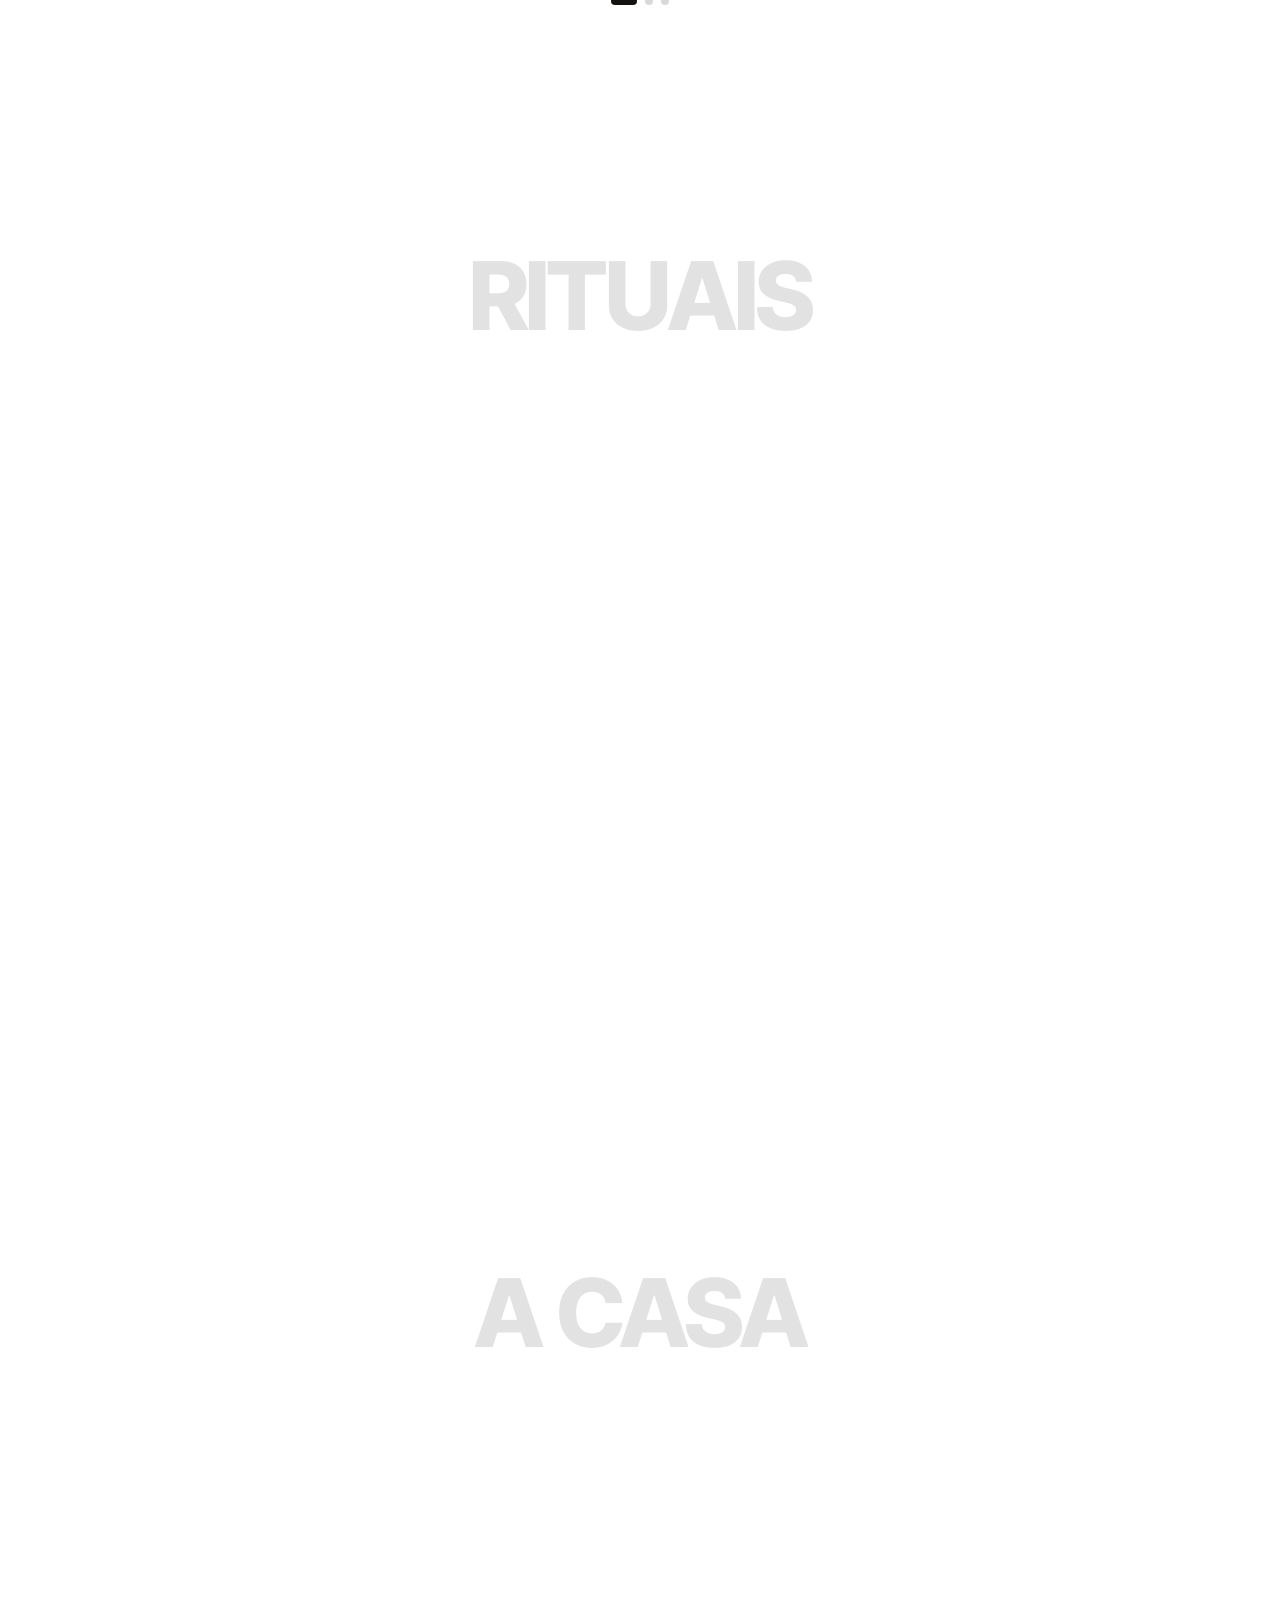
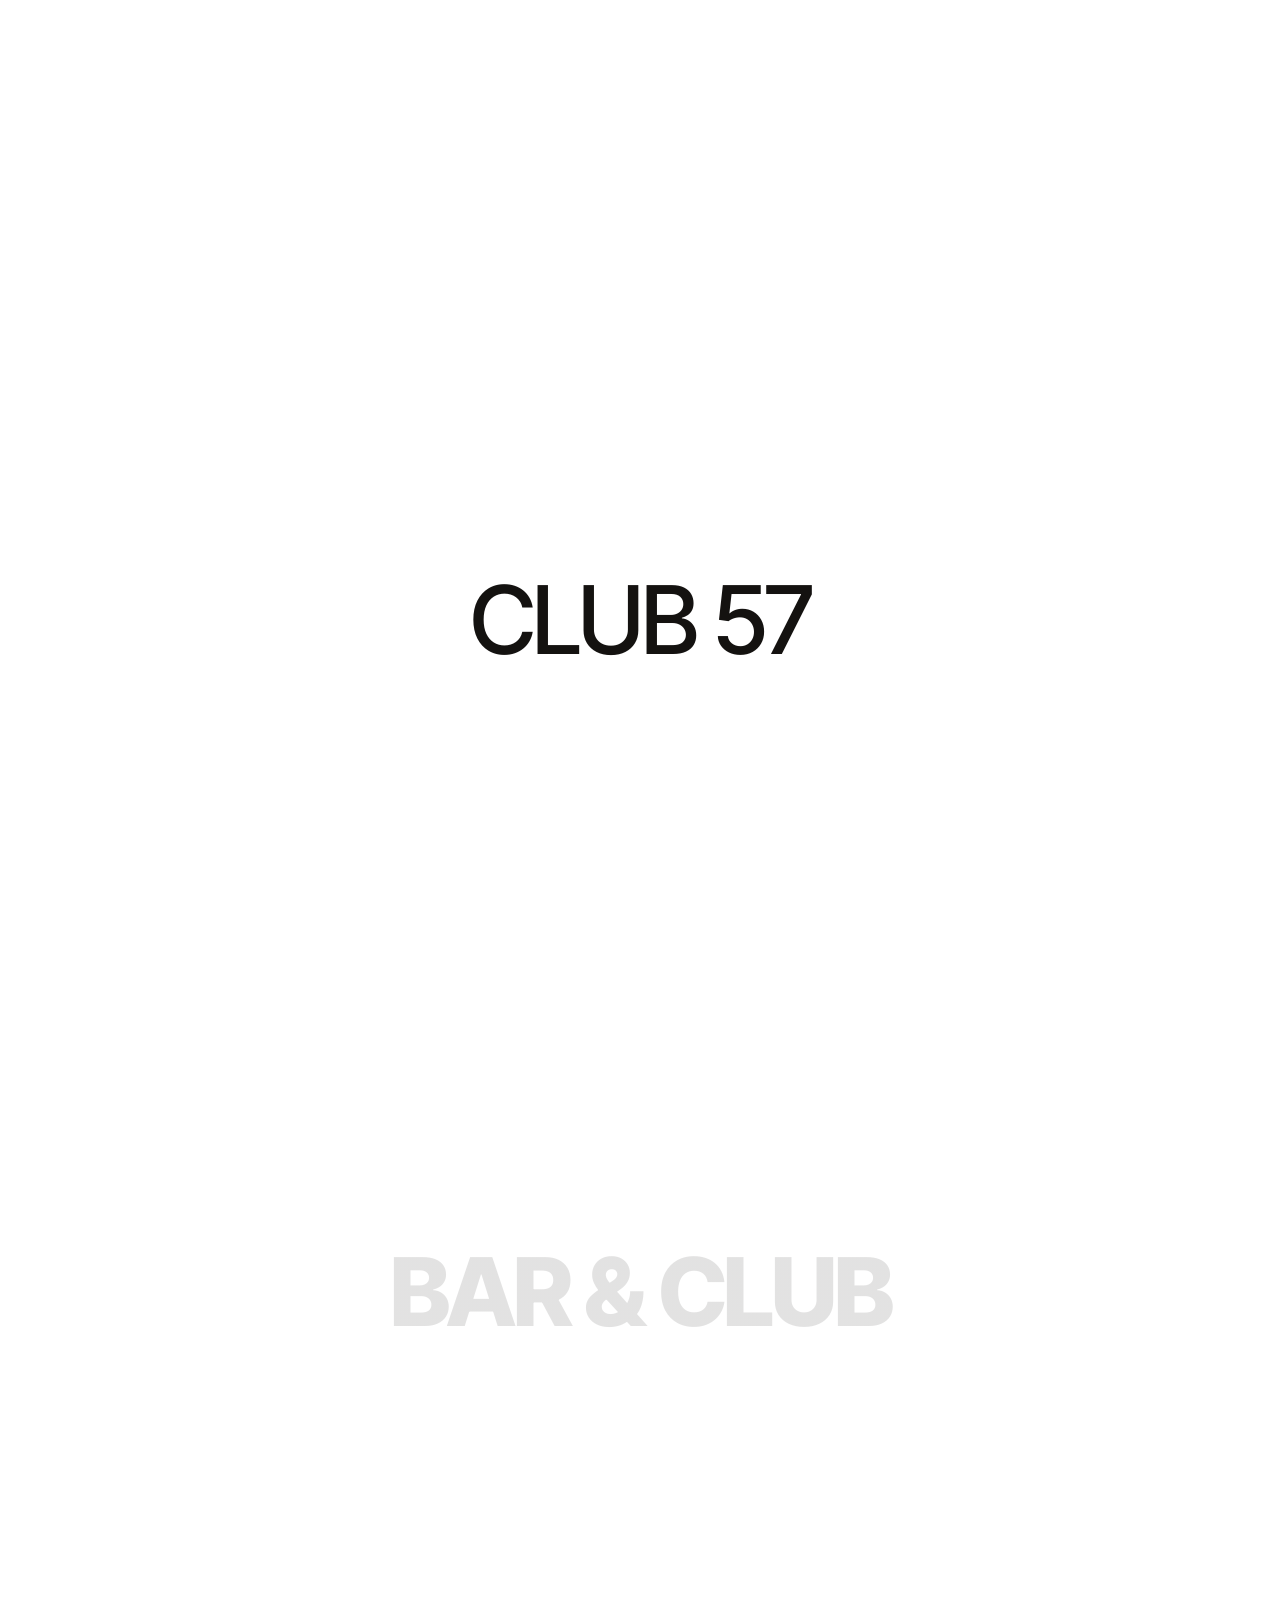
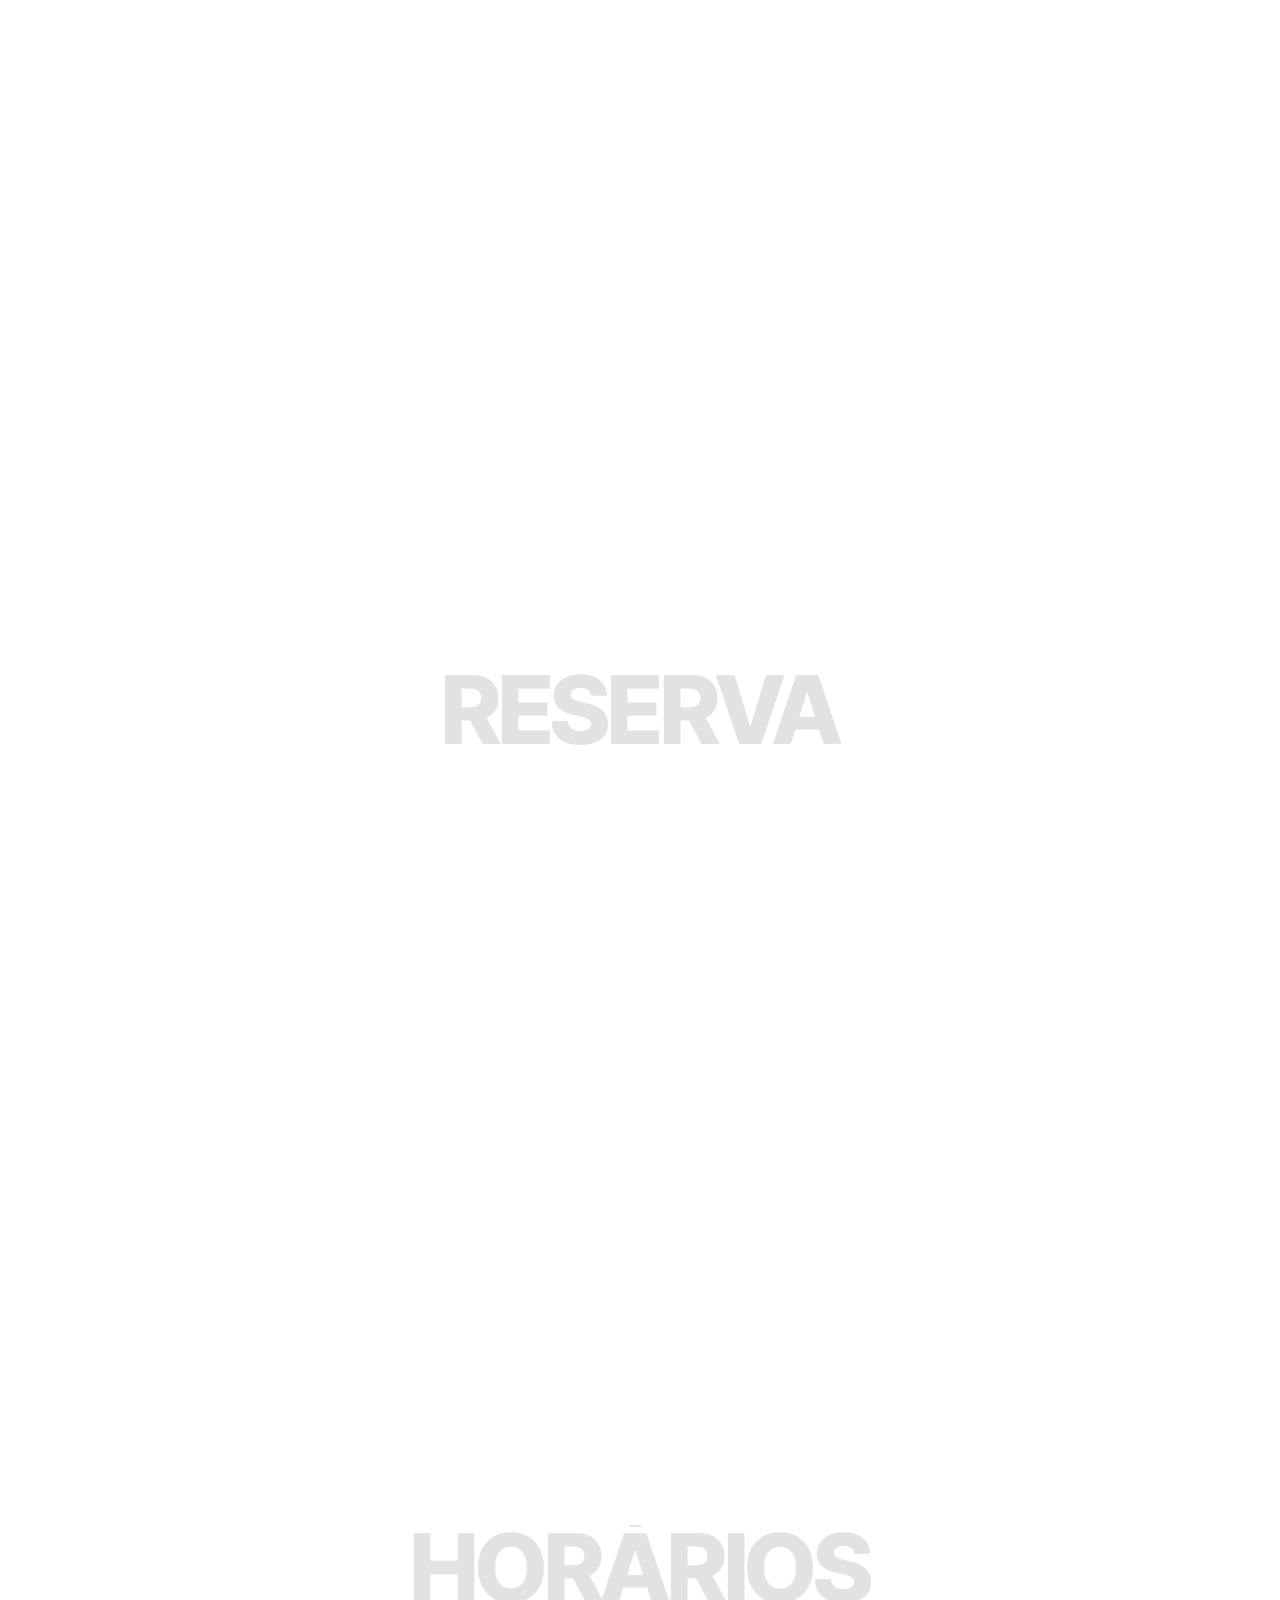
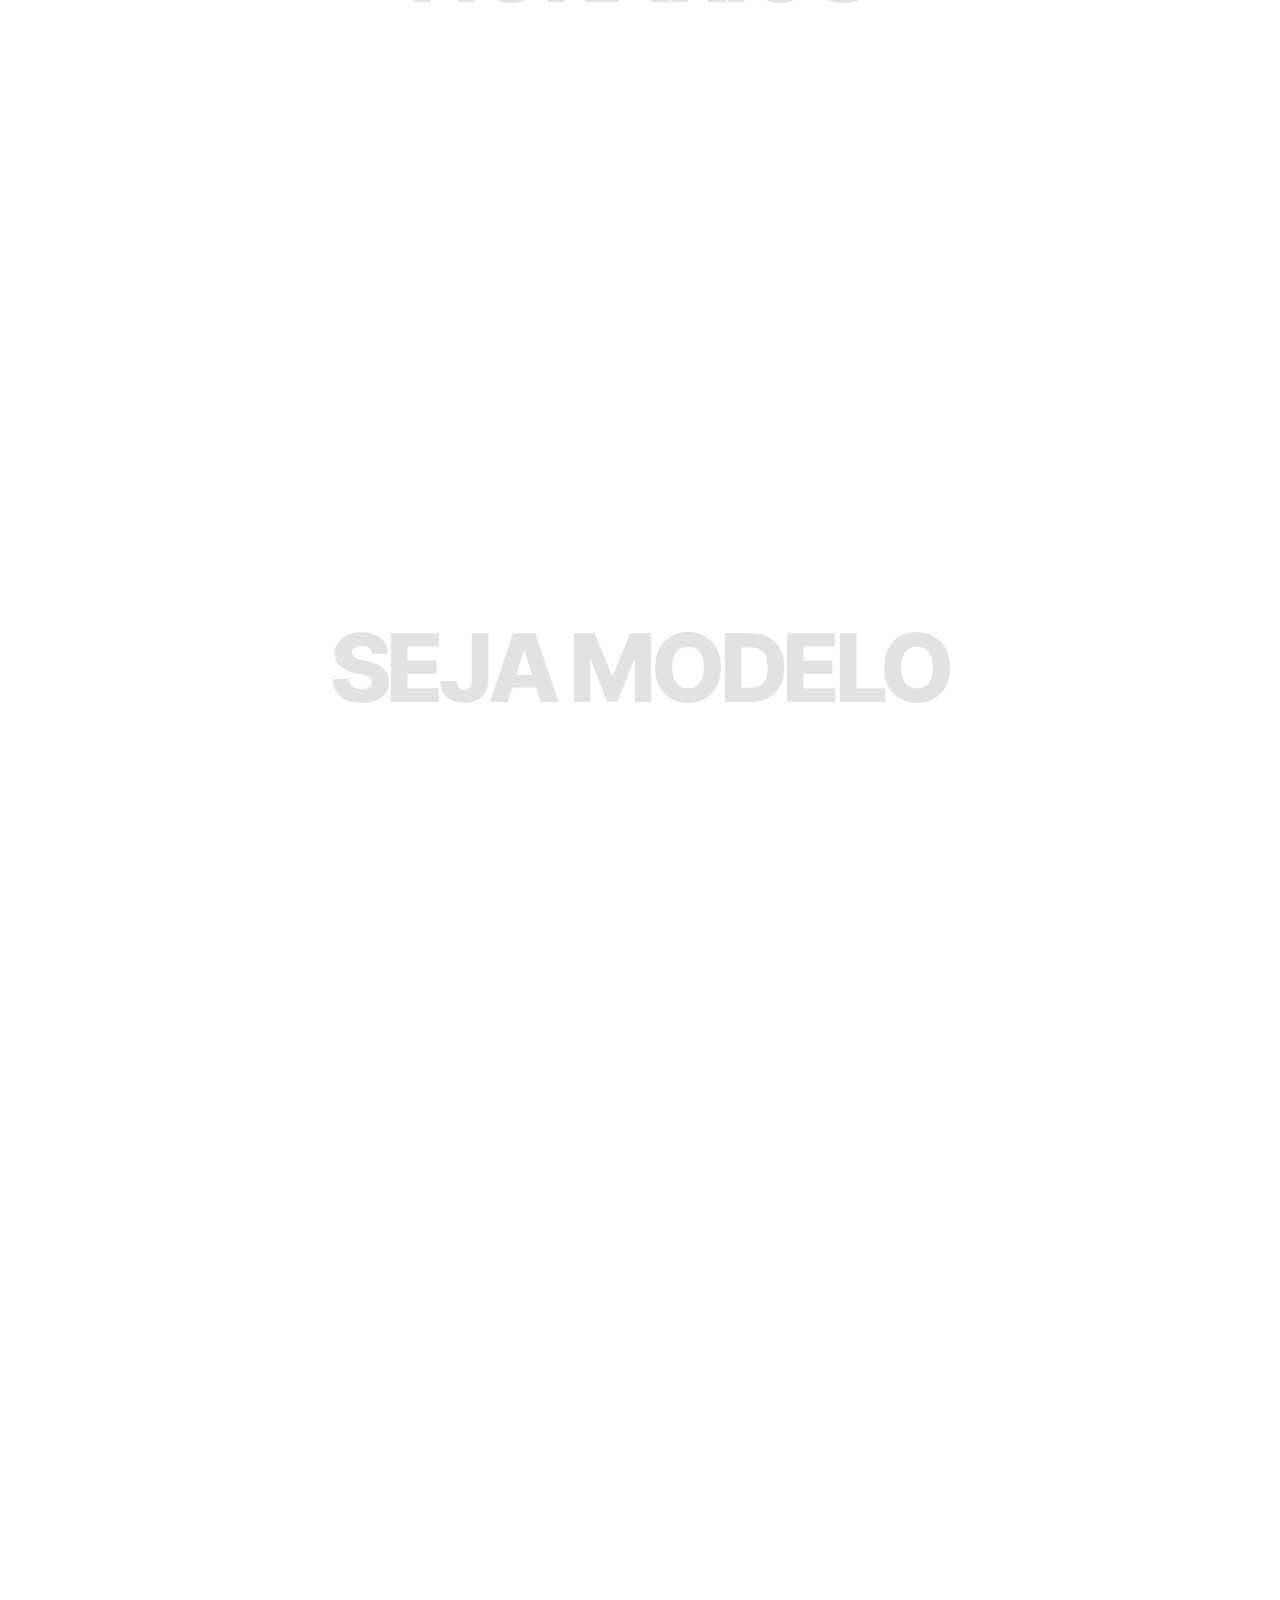
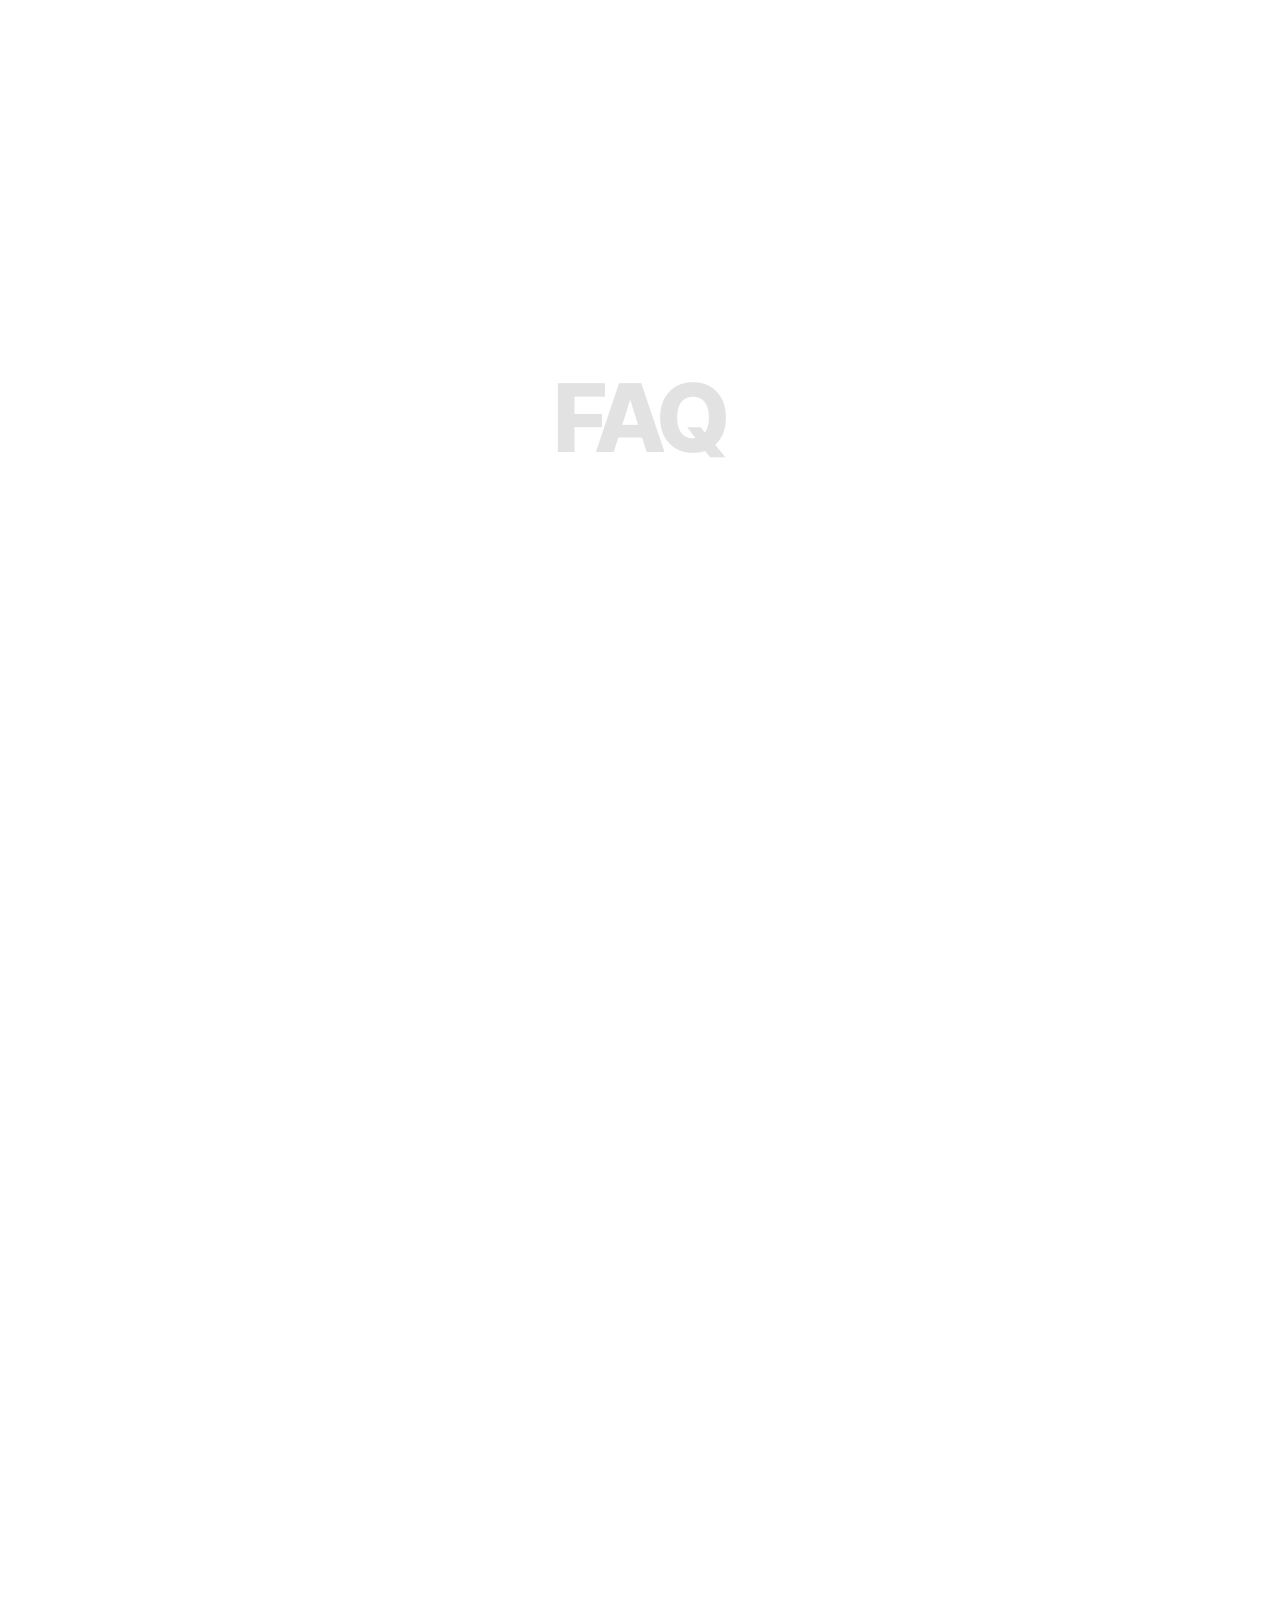
==== commit a2c4fa37: "Fundo branco: texto preto, dourado do logo como único destaque, painéis e rodapé claros; fotos novas" ====
--- a/index.html
+++ b/index.html
@@ -7,7 +7,7 @@
 <meta name="description" content="Massagem relaxante, tântrica, sensual, nuru e tailandesa em Moema, com bar, drinks e música ao vivo. Alameda dos Aicás, 1293. Reserve no WhatsApp.">
 <link rel="canonical" href="https://hctoliv.github.io/club-57-by-vani/">
 <meta name="robots" content="index, follow, max-image-preview:large">
-<meta name="theme-color" content="#0d0b0a">
+<meta name="theme-color" content="#ffffff">
 <meta name="referrer" content="strict-origin-when-cross-origin">
 <meta http-equiv="Content-Security-Policy" content="default-src 'self'; img-src 'self' data:; style-src 'self'; font-src 'self'; script-src 'self'; frame-src https://www.google.com; connect-src 'self'; base-uri 'self'; form-action 'none'; object-src 'none'">
 <meta name="geo.region" content="BR-SP">
@@ -30,7 +30,7 @@
 <link rel="manifest" href="site.webmanifest">
 <link rel="preload" href="fonts/inter-tight-latin-800-normal.woff2" as="font" type="font/woff2" crossorigin>
 <link rel="preload" href="fonts/inter-tight-latin-400-normal.woff2" as="font" type="font/woff2" crossorigin>
-<link rel="stylesheet" href="styles.css?v=23">
+<link rel="stylesheet" href="styles.css?v=24">
 
 <script type="application/ld+json">
 {
@@ -214,7 +214,7 @@
   <div class="rail" data-rail>
     <div class="rail__track">
       <article class="card g1" data-massagem="Massagem relaxante">
-        <img class="card__bg" src="img/loira-01.webp" alt="" width="933" height="1400" loading="lazy" decoding="async">
+        <img class="card__bg" src="img/vestido-sentada.webp" alt="" width="933" height="1400" loading="lazy" decoding="async">
         <span class="tag">01 · Pra desligar</span>
         <div class="card__foot">
           <h3 class="card__name">Relaxante</h3>
@@ -241,7 +241,7 @@
         </div>
       </article>
       <article class="card g4" data-massagem="Massagem sensual">
-        <img class="card__bg" src="img/loira-04.webp" alt="" width="933" height="1400" loading="lazy" decoding="async">
+        <img class="card__bg" src="img/vestido-costas.webp" alt="" width="933" height="1400" loading="lazy" decoding="async">
         <span class="tag">04 · Pra provocar</span>
         <div class="card__foot">
           <h3 class="card__name">Sensual</h3>
@@ -421,7 +421,7 @@
   <p class="sec__lead">Estamos montando a equipe da nova fase da casa e selecionando modelos maiores de 18 anos.</p>
   <div class="panel">
     <div class="panel__media panel__media--tall">
-      <img src="img/loira-06.webp" alt="Modelo loira do Club 57 de lingerie preta e robe de renda, sorrindo no salão da casa" width="933" height="1400" loading="lazy" decoding="async">
+      <img src="img/vestido-espelho.webp" alt="Modelo loira do Club 57 de vestido preto, sorrindo diante do espelho no sofá de veludo vinho" width="933" height="1400" loading="lazy" decoding="async">
       <p class="panel__big">Seja modelo do Club 57</p>
       <ul class="panel__ticks">
         <li>Casa nova, com equipe em formação</li>
--- a/styles.css
+++ b/styles.css
@@ -402,39 +402,70 @@
 .foot__credit { margin-top: 10px !important; font-size: 12px !important; color: rgba(255, 255, 255, .4) !important; }
 .foot__credit a { color: inherit; }
 
-/* ---------- tema noturno: uma paleta só, preto quente + creme + dourado do logo ---------- */
-:root { --bg: #0d0b0a; --ink: #f3ece1; --muted: rgba(243, 236, 225, .62); --line: rgba(243, 236, 225, .1); --dark: #161310; --surface: rgba(243, 236, 225, .05); --wine: #c99a48; --wine-2: #e8c27a; color-scheme: dark; }
-.skip { color: var(--bg); }
-.pill--dark { background: var(--ink); color: var(--bg); }
-.pill--soft { background: rgba(243, 236, 225, .1); color: var(--ink); }
-.pill--light { background: var(--ink); color: var(--bg); }
-.pill--accent, .pill--accent:hover { background: linear-gradient(135deg, var(--gold-2), var(--gold)); color: #1b140a; }
-.tag { background: rgba(243, 236, 225, .92); color: #15110d; }
-.gate { background: rgba(13, 11, 10, .72); }
-.gate__box { background: #17140f; border: 1px solid var(--line); box-shadow: 0 30px 80px rgba(0, 0, 0, .5); }
-.nav__toggle { background: rgba(243, 236, 225, .12); }
-.nav.is-solid:not(.is-open) { background: rgba(13, 11, 10, .72); box-shadow: 0 10px 30px rgba(0, 0, 0, .35); }
-.nav.is-open { background: #17140f; border: 1px solid var(--line); box-shadow: 0 30px 90px rgba(0, 0, 0, .6); }
-.nav.is-open .nav__toggle { background: rgba(243, 236, 225, .14); color: var(--ink); }
-.menu__in, .mcard b { color: var(--ink); }
-.mega.fill { background: linear-gradient(90deg, var(--ink) calc(var(--p) * 100%), rgba(243, 236, 225, .16) calc(var(--p) * 100%)); -webkit-background-clip: text; background-clip: text; }
-.status { background: var(--surface); border: 1px solid var(--line); }
+/* ---------- tema branco: fundo branco, texto preto, dourado do logo como único destaque ---------- */
+:root { --bg: #ffffff; --ink: #141210; --muted: #6f6a64; --line: rgba(20, 18, 16, .09); --dark: #141210; --soft: #f6f4f0; --gold: #b8873a; --gold-2: #d9b264; --wine: #b8873a; --wine-2: #d9b264; color-scheme: light; }
+.orbs { display: none; }
+body { background: #fff; }
+.pill--dark, .pill--light { background: var(--ink); color: #fff; }
+.pill--soft { background: var(--soft); color: var(--ink); }
+.pill--accent, .pill--accent:hover, .pill--gold { background: linear-gradient(135deg, var(--gold-2), var(--gold)); color: #fff; }
+.scard .pill--light, .card .pill--light, .menu .pill--light { background: #fff; color: var(--ink); }
+.tag { background: #fff; color: var(--ink); }
+.gate { background: rgba(255, 255, 255, .9); }
+.gate__box { background: #fff; border: 1px solid var(--line); box-shadow: 0 30px 80px rgba(20, 18, 16, .1); }
+.nav__toggle { background: var(--soft); color: var(--ink); }
+.nav.is-solid:not(.is-open) { background: rgba(255, 255, 255, .86); box-shadow: 0 8px 30px rgba(20, 18, 16, .08); }
+.nav.is-open { background: var(--ink); box-shadow: 0 30px 90px rgba(20, 18, 16, .3); }
+.nav.is-open .nav__brand { color: #fff; }
+.nav.is-open .nav__toggle { background: rgba(255, 255, 255, .14); color: #fff; }
+.menu__in, .mcard b { color: #fff; }
+.menu__links a:hover { color: var(--gold-2); }
+.mega.fill { background: linear-gradient(90deg, var(--ink) calc(var(--p) * 100%), rgba(20, 18, 16, .12) calc(var(--p) * 100%)); -webkit-background-clip: text; background-clip: text; }
+.status { background: var(--soft); border: 0; }
 .status.is-closed .status__dot { background: #b0294a; }
-.hero__down { border-color: rgba(243, 236, 225, .3); }
-.scard { background: #1a1612; box-shadow: 0 30px 70px rgba(0, 0, 0, .5); }
-.dots button, .dots i { background: rgba(243, 236, 225, .22); }
-.arrow { background: var(--surface); border: 1px solid var(--line); }
-.arrow:hover { background: var(--ink); color: var(--bg); }
-.card, .card.g1, .card.g2, .card.g3, .card.g4, .card.g5 { border: 1px solid rgba(243, 236, 225, .12); background-color: var(--dark); }
-.perks li, .stats li, .box, .faq details { background: var(--surface); border: 1px solid var(--line); }
-.faq details[open] { background: rgba(243, 236, 225, .08); }
-.faq summary::after { background: rgba(243, 236, 225, .08); }
-.panel, .foot__panel { background: var(--dark); border: 1px solid var(--line); }
-.chips input:checked + span { background: var(--ink); color: var(--bg); border-color: var(--ink); }
-.hours tr.is-today th, .hours tr.is-today td { background: #d6ad62; color: #1b140a; }
-.map__pin { box-shadow: inset 0 0 0 12px var(--gold), inset 0 0 0 30px var(--bg); background: var(--gold); }
-.lightbox__close { background: var(--ink); color: var(--bg); }
-/* gradientes dos cards sem foto só nos tons da casa */
+.caret { background: var(--gold); }
+.hero__down { border-color: rgba(20, 18, 16, .25); }
+.scard { background: #222; box-shadow: 0 30px 70px rgba(20, 18, 16, .16); }
+.dots button, .dots i { background: rgba(20, 18, 16, .16); }
+.dots [aria-selected="true"], .dots i.on { background: var(--ink); }
+.arrow { background: var(--soft); border: 0; color: var(--ink); }
+.arrow:hover { background: var(--ink); color: #fff; }
+.card, .card.g1, .card.g2, .card.g3, .card.g4, .card.g5 { border: 0; background-color: var(--ink); box-shadow: 0 18px 40px rgba(20, 18, 16, .12); }
+.card--media { background: #fff; color: var(--ink); border: 1px solid var(--line); box-shadow: 0 10px 30px rgba(20, 18, 16, .06); }
+.card--media p { color: var(--muted); }
+.perks li, .stats li, .box, .faq details { background: var(--soft); border: 0; }
+.faq details[open] { background: var(--soft); }
+.faq summary::after { background: #fff; }
+.hours tr.is-today th, .hours tr.is-today td { background: var(--ink); color: #fff; }
+.map__pin { background: var(--gold); box-shadow: inset 0 0 0 12px var(--gold), inset 0 0 0 30px #fff; }
+
+/* painéis (reserva e seja modelo) claros */
+.panel { background: var(--soft); color: var(--ink); border: 0; }
+.panel__media .panel__big, .panel__media .panel__ticks li { color: #fff; }
+.panel__kicker { color: var(--ink); }
+legend { color: var(--muted); }
+.chips span { border-color: rgba(20, 18, 16, .18); background: #fff; }
+.chips input:checked + span { background: var(--ink); color: #fff; border-color: var(--ink); }
+.chips input:focus-visible + span { outline-color: var(--gold); }
+.rform__preview { background: #fff; color: var(--muted); }
+.field { color: var(--muted); }
+.field input, .field textarea { background: #fff; border-color: rgba(20, 18, 16, .14); color: var(--ink); }
+.field input::placeholder, .field textarea::placeholder { color: rgba(20, 18, 16, .35); }
+.field input:focus, .field textarea:focus { border-color: var(--gold); }
+.field input[type="date"] { color-scheme: light; }
+.field--file input::file-selector-button { background: var(--ink); color: #fff; }
+.field__hint, .tform__note { color: var(--muted); }
+.tform__ok { color: var(--ink); }
+.tform__err { background: #fdecef; color: #a3213f; }
+
+/* rodapé claro */
+.foot__panel { background: var(--soft); color: var(--ink); border: 0; }
+.foot__brand p, .foot__nap, .foot__contact a { color: var(--muted); }
+.foot__nap b, .foot__contact b { color: var(--ink); }
+.foot__contact a:hover { color: var(--gold); }
+.foot__legal { color: var(--muted); border-top-color: var(--line); }
+.foot__mega { background: linear-gradient(180deg, var(--gold-2), var(--gold) 75%); -webkit-background-clip: text; background-clip: text; }
+.lightbox__close { background: #fff; color: var(--ink); }
 .g3 { background: radial-gradient(110% 80% at 25% 20%, #e8c27a 0%, transparent 50%), radial-gradient(90% 80% at 85% 75%, #8e1f36 0%, transparent 62%), linear-gradient(160deg, #3a0d18, #0f0806); }
 
 /* ---------- responsivo ---------- */
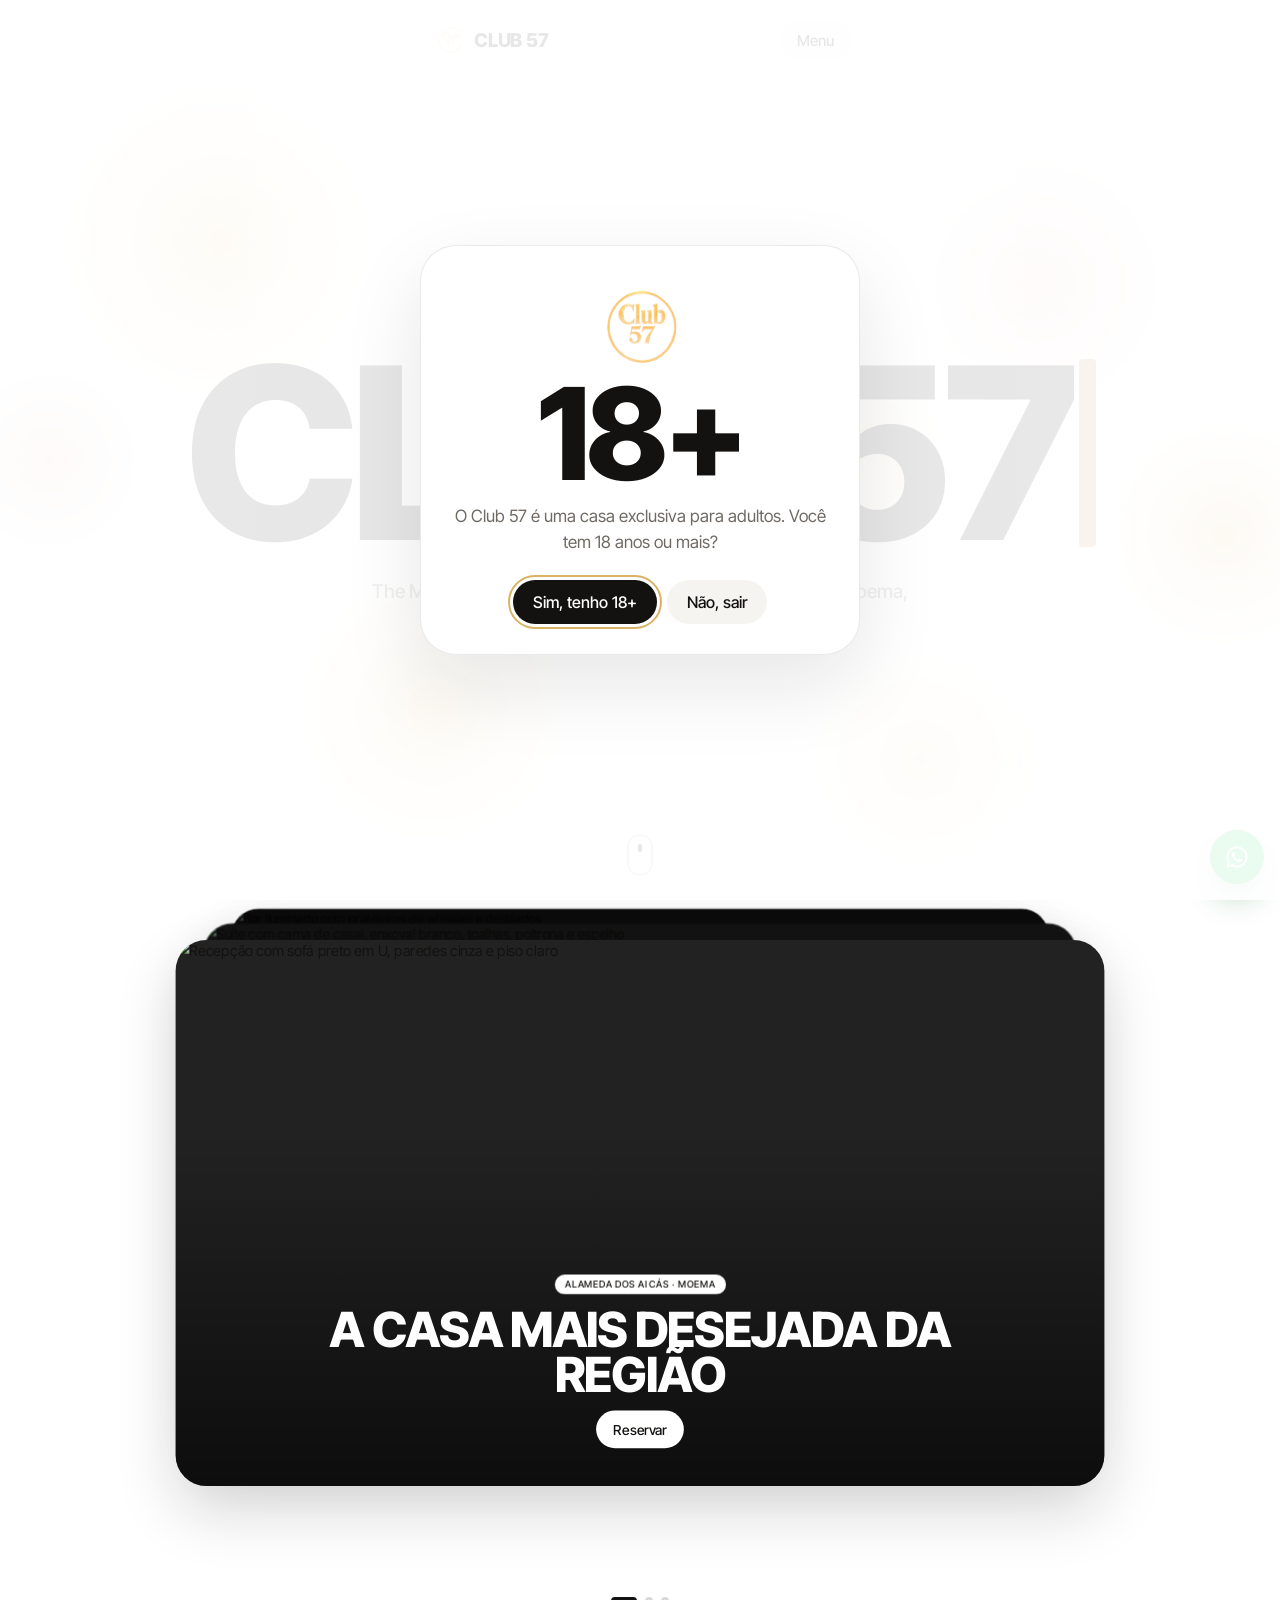
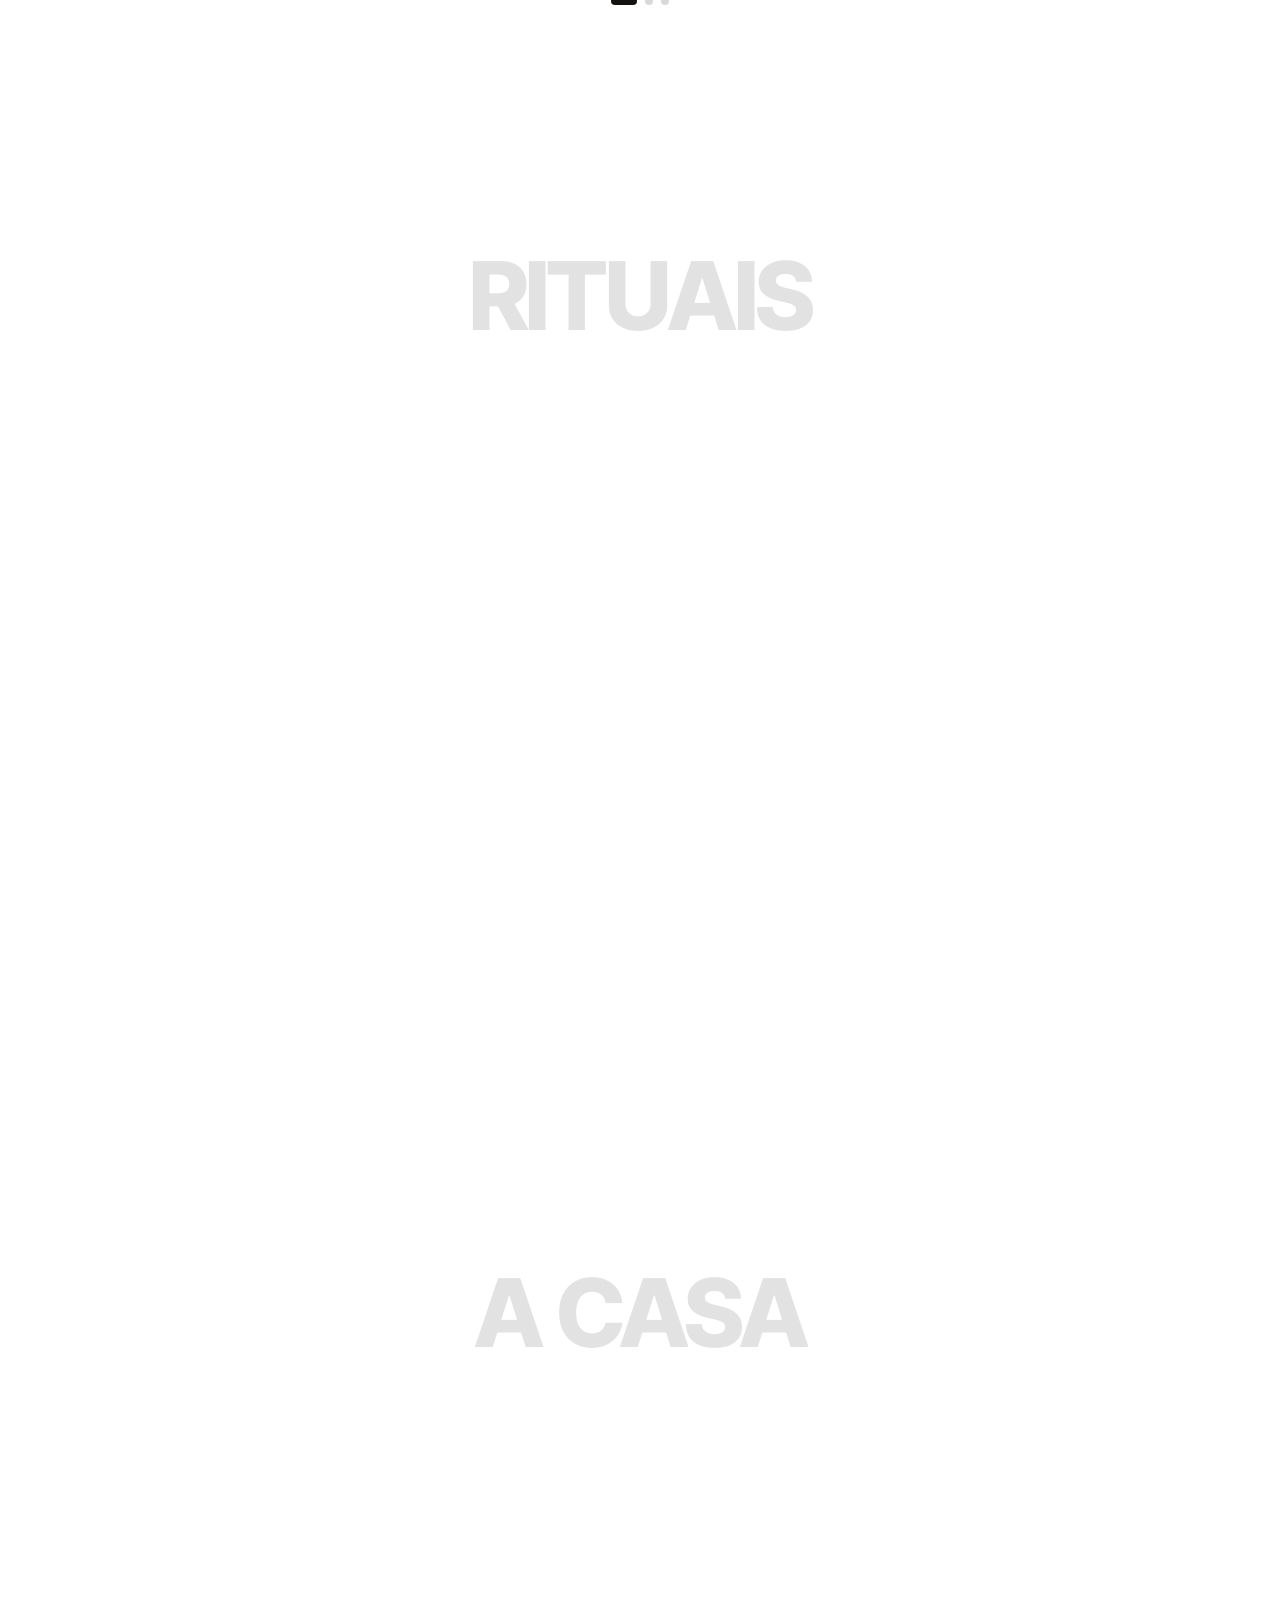
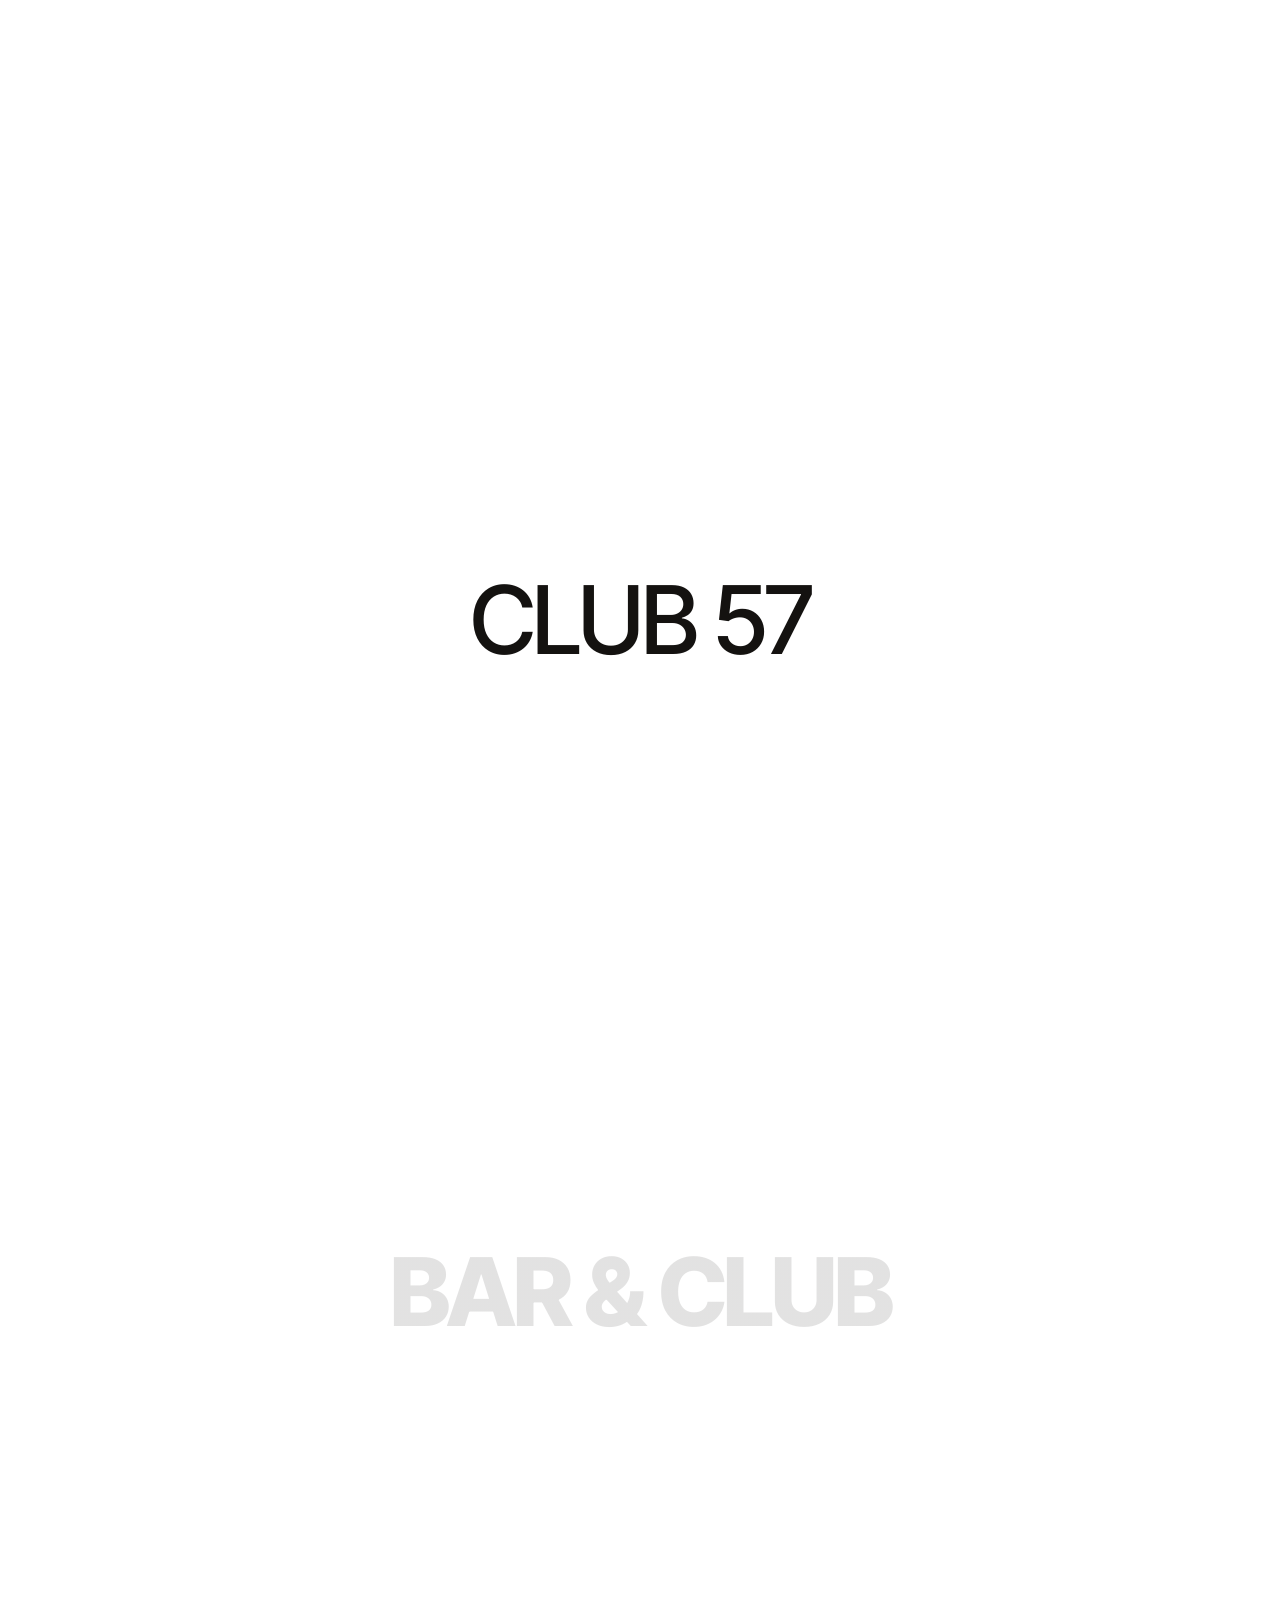
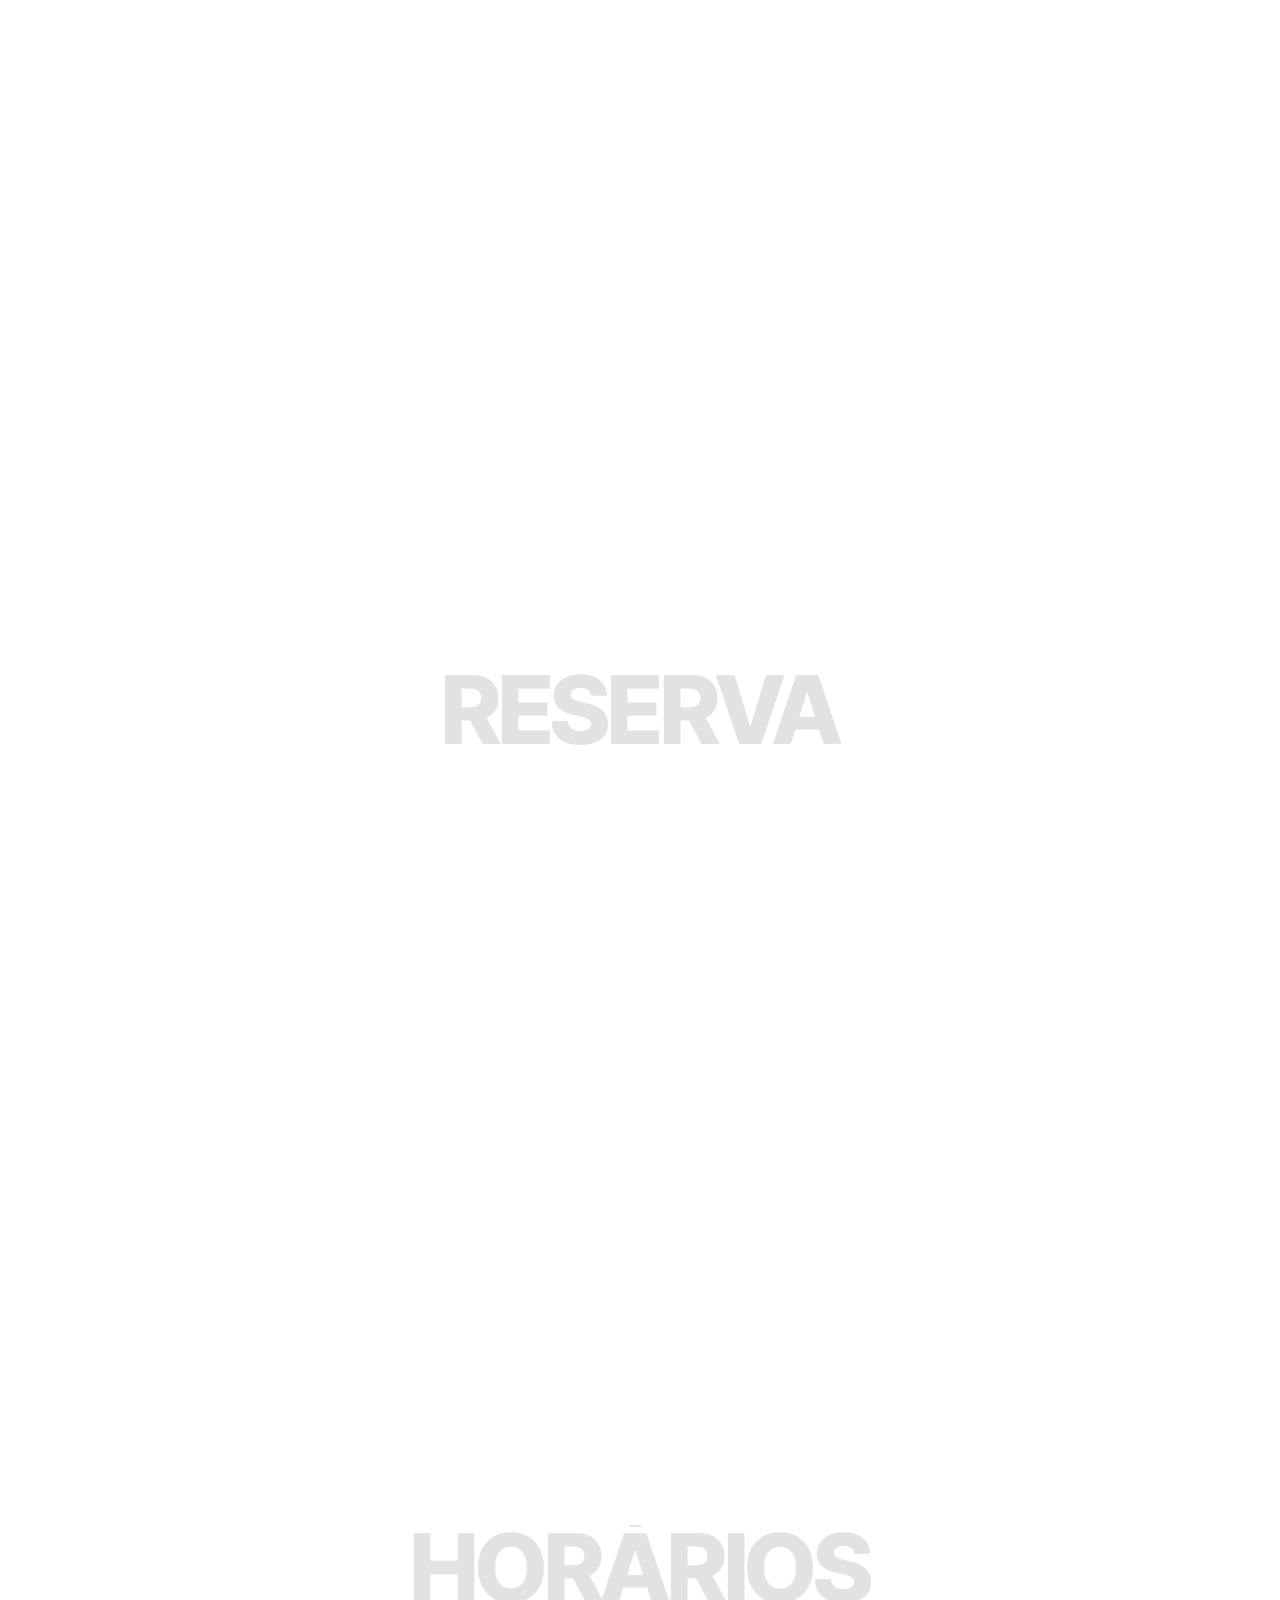
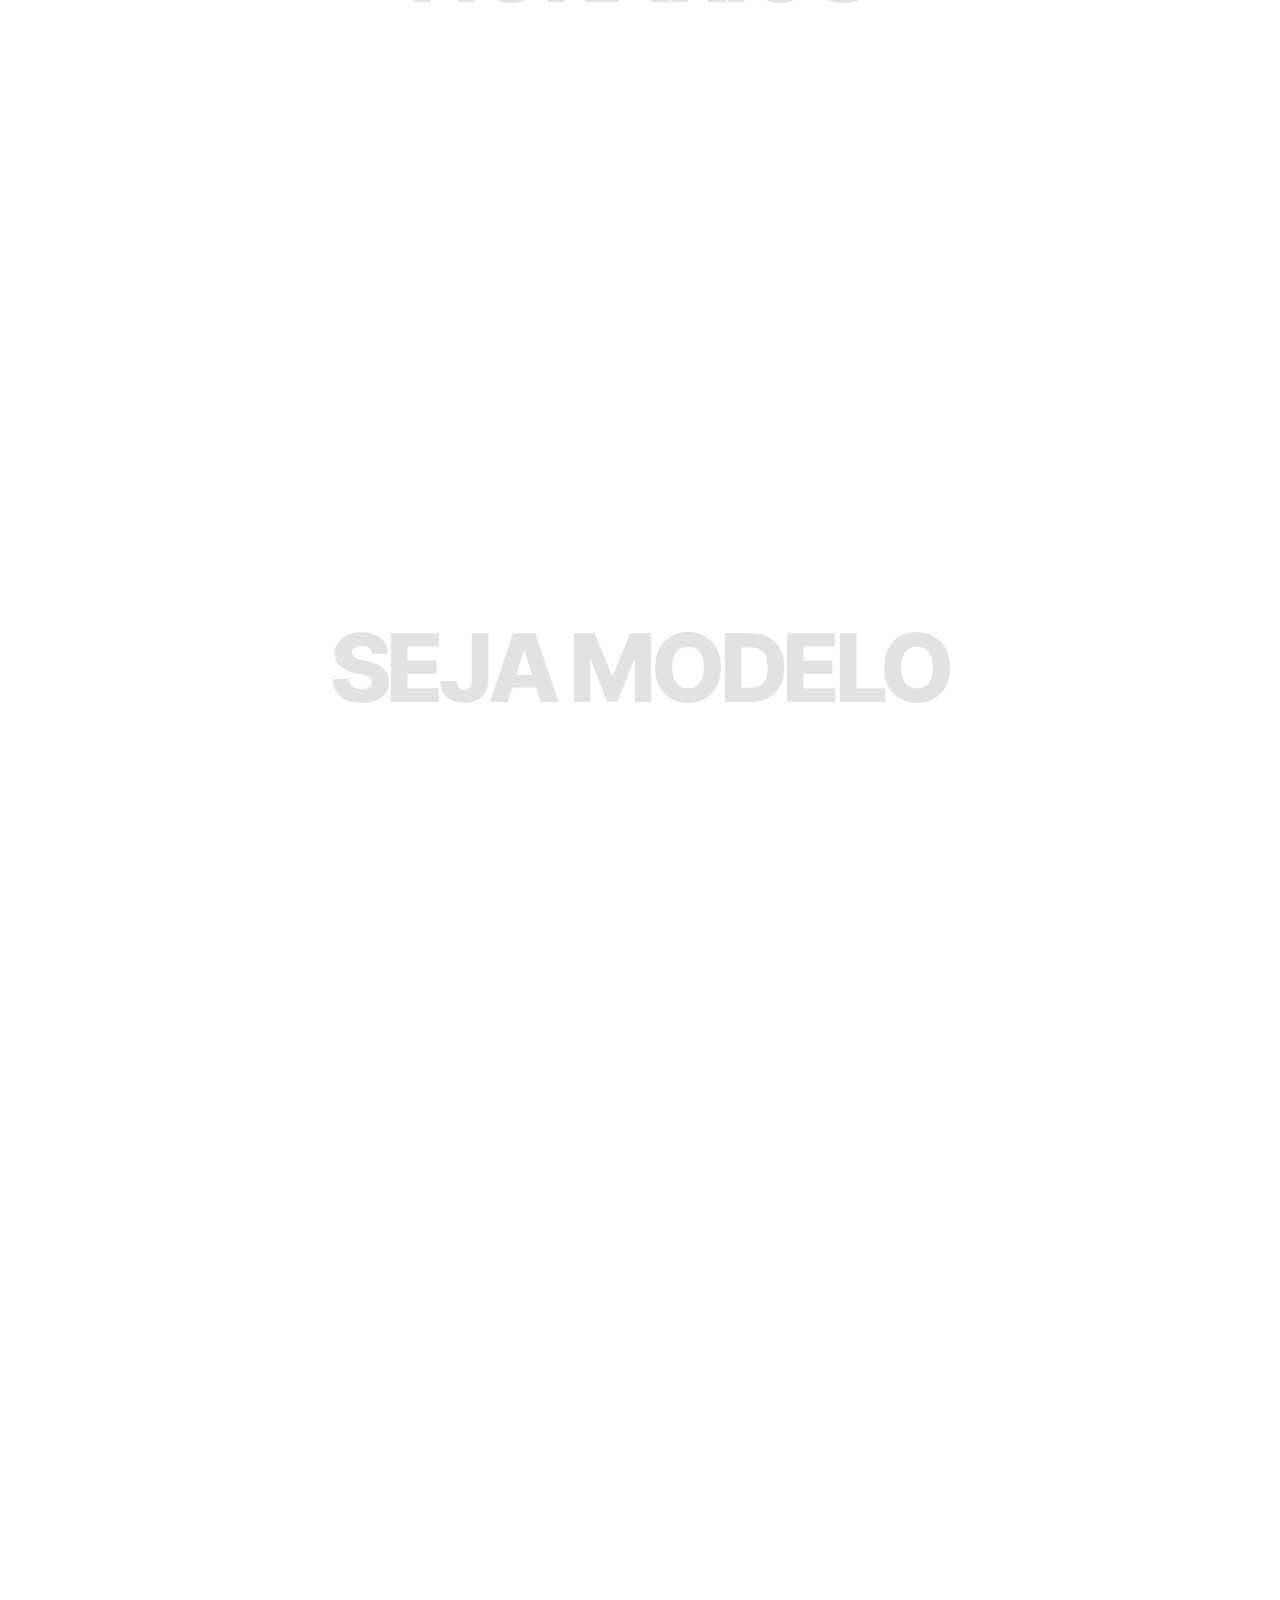
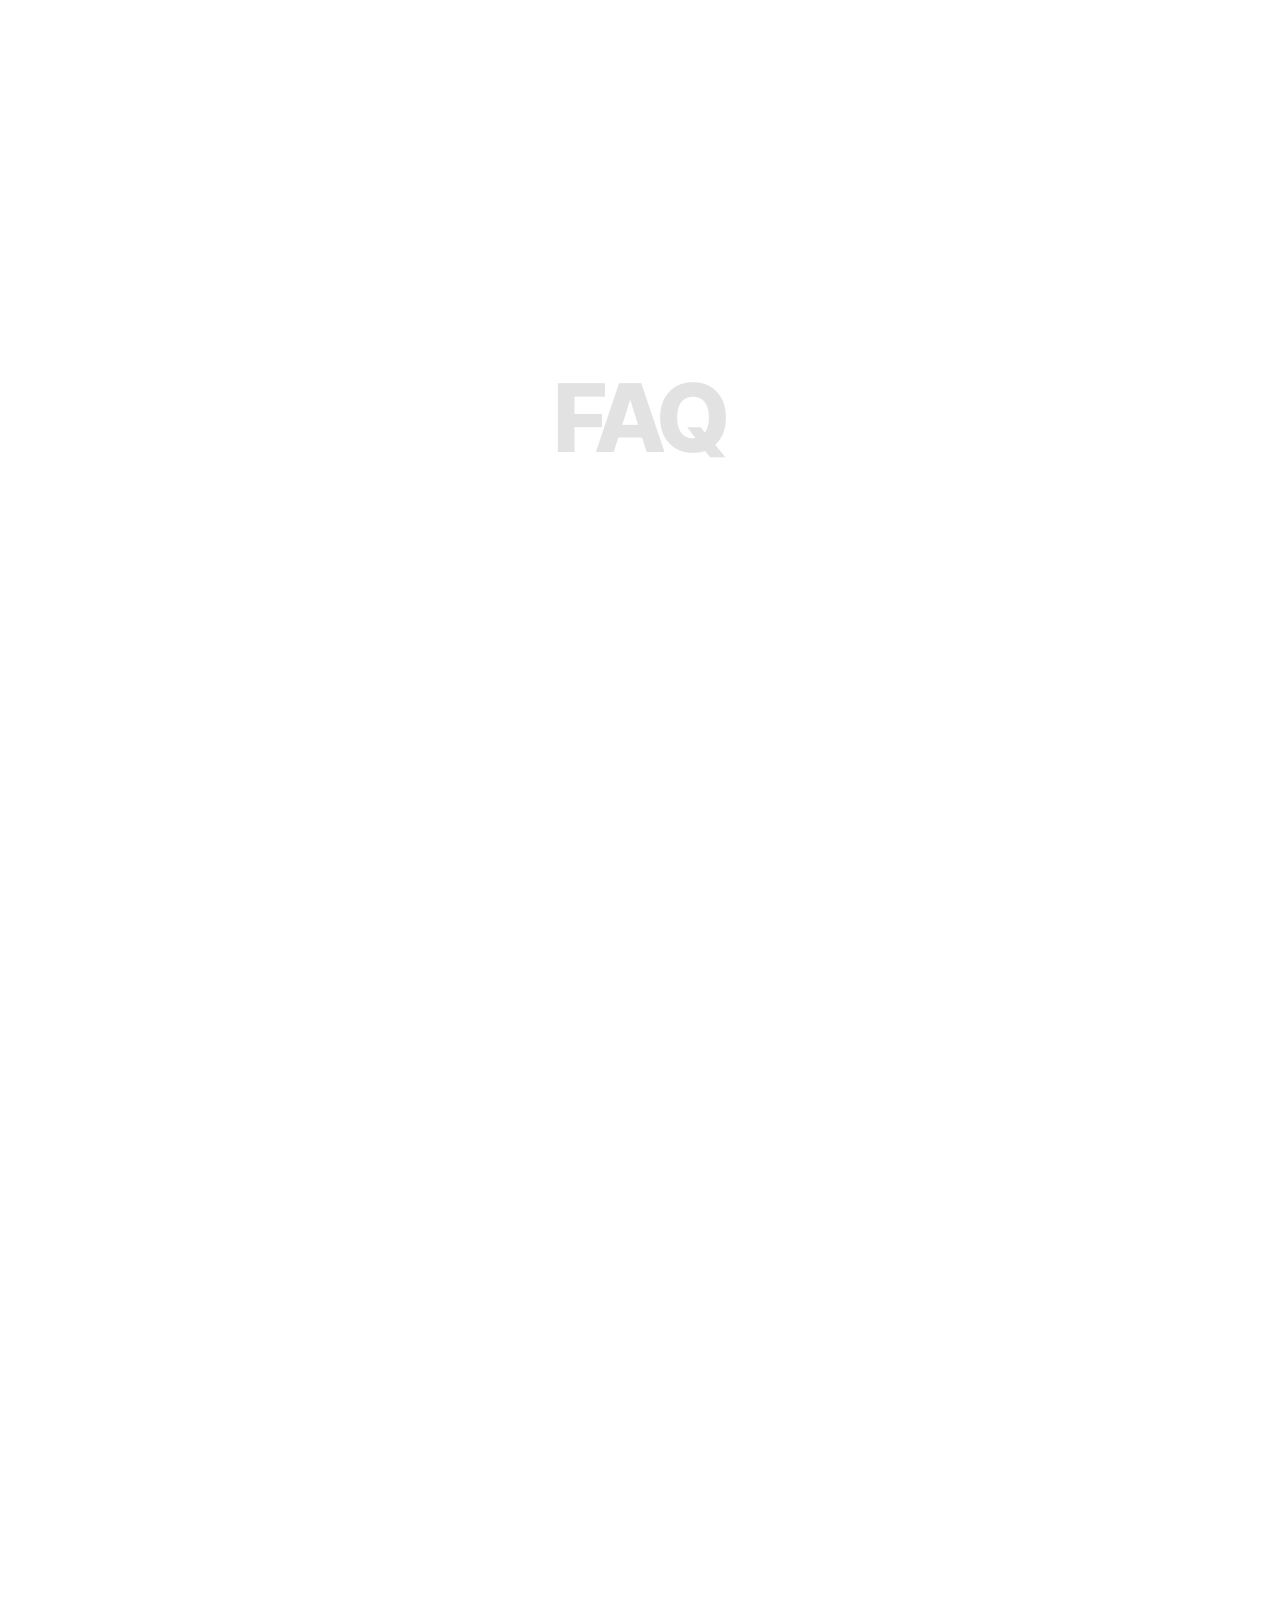
==== commit 420809ac: "Efeitos no fundo branco: brilhos champanhe e dourado flutuando, pó dourado subindo e brilho que segu" ====
--- a/index.html
+++ b/index.html
@@ -30,7 +30,7 @@
 <link rel="manifest" href="site.webmanifest">
 <link rel="preload" href="fonts/inter-tight-latin-800-normal.woff2" as="font" type="font/woff2" crossorigin>
 <link rel="preload" href="fonts/inter-tight-latin-400-normal.woff2" as="font" type="font/woff2" crossorigin>
-<link rel="stylesheet" href="styles.css?v=24">
+<link rel="stylesheet" href="styles.css?v=25">
 
 <script type="application/ld+json">
 {
@@ -107,11 +107,13 @@
 }
 </script>
 <script src="head.js?v=1"></script>
-<script src="main.js?v=19" defer></script>
+<script src="main.js?v=20" defer></script>
 </head>
 <body>
 
 <!-- bolhas de cor que flutuam atrás de tudo, como no Hï Ibiza -->
+<div class="glow" id="glow" aria-hidden="true"></div>
+<div class="dust" aria-hidden="true"><i></i><i></i><i></i><i></i><i></i><i></i><i></i><i></i><i></i><i></i><i></i><i></i><i></i><i></i><i></i><i></i><i></i><i></i><i></i><i></i><i></i><i></i><i></i><i></i><i></i><i></i></div>
 <div class="orbs" aria-hidden="true">
   <i class="o1"></i><i class="o2"></i><i class="o3"></i><i class="o4"></i><i class="o5"></i><i class="o6"></i><i class="o7"></i>
 </div>
--- a/styles.css
+++ b/styles.css
@@ -404,7 +404,47 @@
 
 /* ---------- tema branco: fundo branco, texto preto, dourado do logo como único destaque ---------- */
 :root { --bg: #ffffff; --ink: #141210; --muted: #6f6a64; --line: rgba(20, 18, 16, .09); --dark: #141210; --soft: #f6f4f0; --gold: #b8873a; --gold-2: #d9b264; --wine: #b8873a; --wine-2: #d9b264; color-scheme: light; }
-.orbs { display: none; }
+.orbs { display: block; }
+.orbs i { opacity: .8; }
+.o1 { --c: #f0cf8a; } .o2 { --c: #f3c9bd; } .o3 { --c: #e8c27a; } .o4 { --c: #efd9b4; }
+.o5 { --c: #f6deb0; } .o6 { --c: #ecc2b3; } .o7 { --c: #e5bd6e; }
+/* brilho dourado que segue o mouse (desktop) */
+.glow { position: fixed; z-index: 0; left: 0; top: 0; width: 520px; height: 520px; margin: -260px 0 0 -260px; border-radius: 50%; pointer-events: none;
+  background: radial-gradient(circle, rgba(232, 194, 122, .5) 0%, rgba(232, 194, 122, .16) 35%, transparent 65%);
+  transform: translate3d(var(--mx, -999px), var(--my, -999px), 0); transition: opacity .6s; opacity: 0; will-change: transform; }
+.glow.on { opacity: 1; }
+@media (pointer: coarse), (max-width: 760px) { .glow { display: none; } }
+/* pó dourado subindo devagar */
+.dust { position: fixed; inset: 0; z-index: 0; pointer-events: none; overflow: hidden; }
+.dust i { position: absolute; bottom: -10px; width: var(--d); height: var(--d); border-radius: 50%; background: #d4a24c; box-shadow: 0 0 6px rgba(212, 162, 76, .6); opacity: 0;
+  animation: rise var(--t) linear infinite; animation-delay: var(--w); left: var(--x); }
+.dust i:nth-child(1) { --x:6.1%; --d:3px; --t:16.7s; --w:-8.4s; --dx:-3px; }
+.dust i:nth-child(2) { --x:96.5%; --d:6px; --t:21.6s; --w:-23.0s; --dx:-58px; }
+.dust i:nth-child(3) { --x:72.6%; --d:5px; --t:18.5s; --w:-25.4s; --dx:19px; }
+.dust i:nth-child(4) { --x:71.7%; --d:6px; --t:20.6s; --w:-21.1s; --dx:14px; }
+.dust i:nth-child(5) { --x:56.3%; --d:4px; --t:18.6s; --w:-25.8s; --dx:38px; }
+.dust i:nth-child(6) { --x:91.7%; --d:4px; --t:21.1s; --w:-9.5s; --dx:2px; }
+.dust i:nth-child(7) { --x:23.1%; --d:5px; --t:18.7s; --w:-5.7s; --dx:-6px; }
+.dust i:nth-child(8) { --x:63.3%; --d:6px; --t:14.2s; --w:-10.1s; --dx:14px; }
+.dust i:nth-child(9) { --x:44.1%; --d:3px; --t:22.5s; --w:-14.2s; --dx:-57px; }
+.dust i:nth-child(10) { --x:2.0%; --d:5px; --t:18.2s; --w:-9.6s; --dx:11px; }
+.dust i:nth-child(11) { --x:27.4%; --d:6px; --t:22.1s; --w:-3.6s; --dx:20px; }
+.dust i:nth-child(12) { --x:43.9%; --d:4px; --t:14.0s; --w:-18.4s; --dx:-30px; }
+.dust i:nth-child(13) { --x:56.2%; --d:3px; --t:22.7s; --w:-25.2s; --dx:-55px; }
+.dust i:nth-child(14) { --x:32.3%; --d:4px; --t:24.1s; --w:-6.4s; --dx:44px; }
+.dust i:nth-child(15) { --x:6.0%; --d:4px; --t:14.3s; --w:-4.1s; --dx:26px; }
+.dust i:nth-child(16) { --x:44.9%; --d:4px; --t:25.3s; --w:-11.6s; --dx:4px; }
+.dust i:nth-child(17) { --x:38.3%; --d:4px; --t:21.2s; --w:-13.0s; --dx:41px; }
+.dust i:nth-child(18) { --x:24.7%; --d:6px; --t:15.6s; --w:-2.8s; --dx:58px; }
+.dust i:nth-child(19) { --x:24.4%; --d:4px; --t:14.4s; --w:-0.7s; --dx:40px; }
+.dust i:nth-child(20) { --x:44.7%; --d:3px; --t:14.3s; --w:-22.1s; --dx:30px; }
+.dust i:nth-child(21) { --x:63.3%; --d:4px; --t:18.2s; --w:-8.3s; --dx:-13px; }
+.dust i:nth-child(22) { --x:55.2%; --d:4px; --t:18.6s; --w:-8.9s; --dx:29px; }
+.dust i:nth-child(23) { --x:21.6%; --d:3px; --t:25.6s; --w:-23.0s; --dx:2px; }
+.dust i:nth-child(24) { --x:13.7%; --d:3px; --t:21.9s; --w:-10.4s; --dx:-50px; }
+.dust i:nth-child(25) { --x:70.0%; --d:3px; --t:14.1s; --w:-16.6s; --dx:47px; }
+.dust i:nth-child(26) { --x:65.7%; --d:4px; --t:22.7s; --w:-16.4s; --dx:-59px; }
+@keyframes rise { 0% { transform: translate3d(0, 0, 0); opacity: 0; } 12% { opacity: .55; } 85% { opacity: .35; } 100% { transform: translate3d(var(--dx), -105vh, 0); opacity: 0; } }
 body { background: #fff; }
 .pill--dark, .pill--light { background: var(--ink); color: #fff; }
 .pill--soft { background: var(--soft); color: var(--ink); }
@@ -494,6 +534,7 @@
   .o1 { --s: 220px; } .o2 { --s: 180px; } .o3 { --s: 200px; } .o4, .o7 { --s: 160px; }
 }
 @media (prefers-reduced-motion: reduce) {
+  .dust, .glow { display: none; }
   *, *::before, *::after { animation: none !important; transition: none !important; }
   html { scroll-behavior: auto; }
   .js .rv { opacity: 1; transform: none; }
